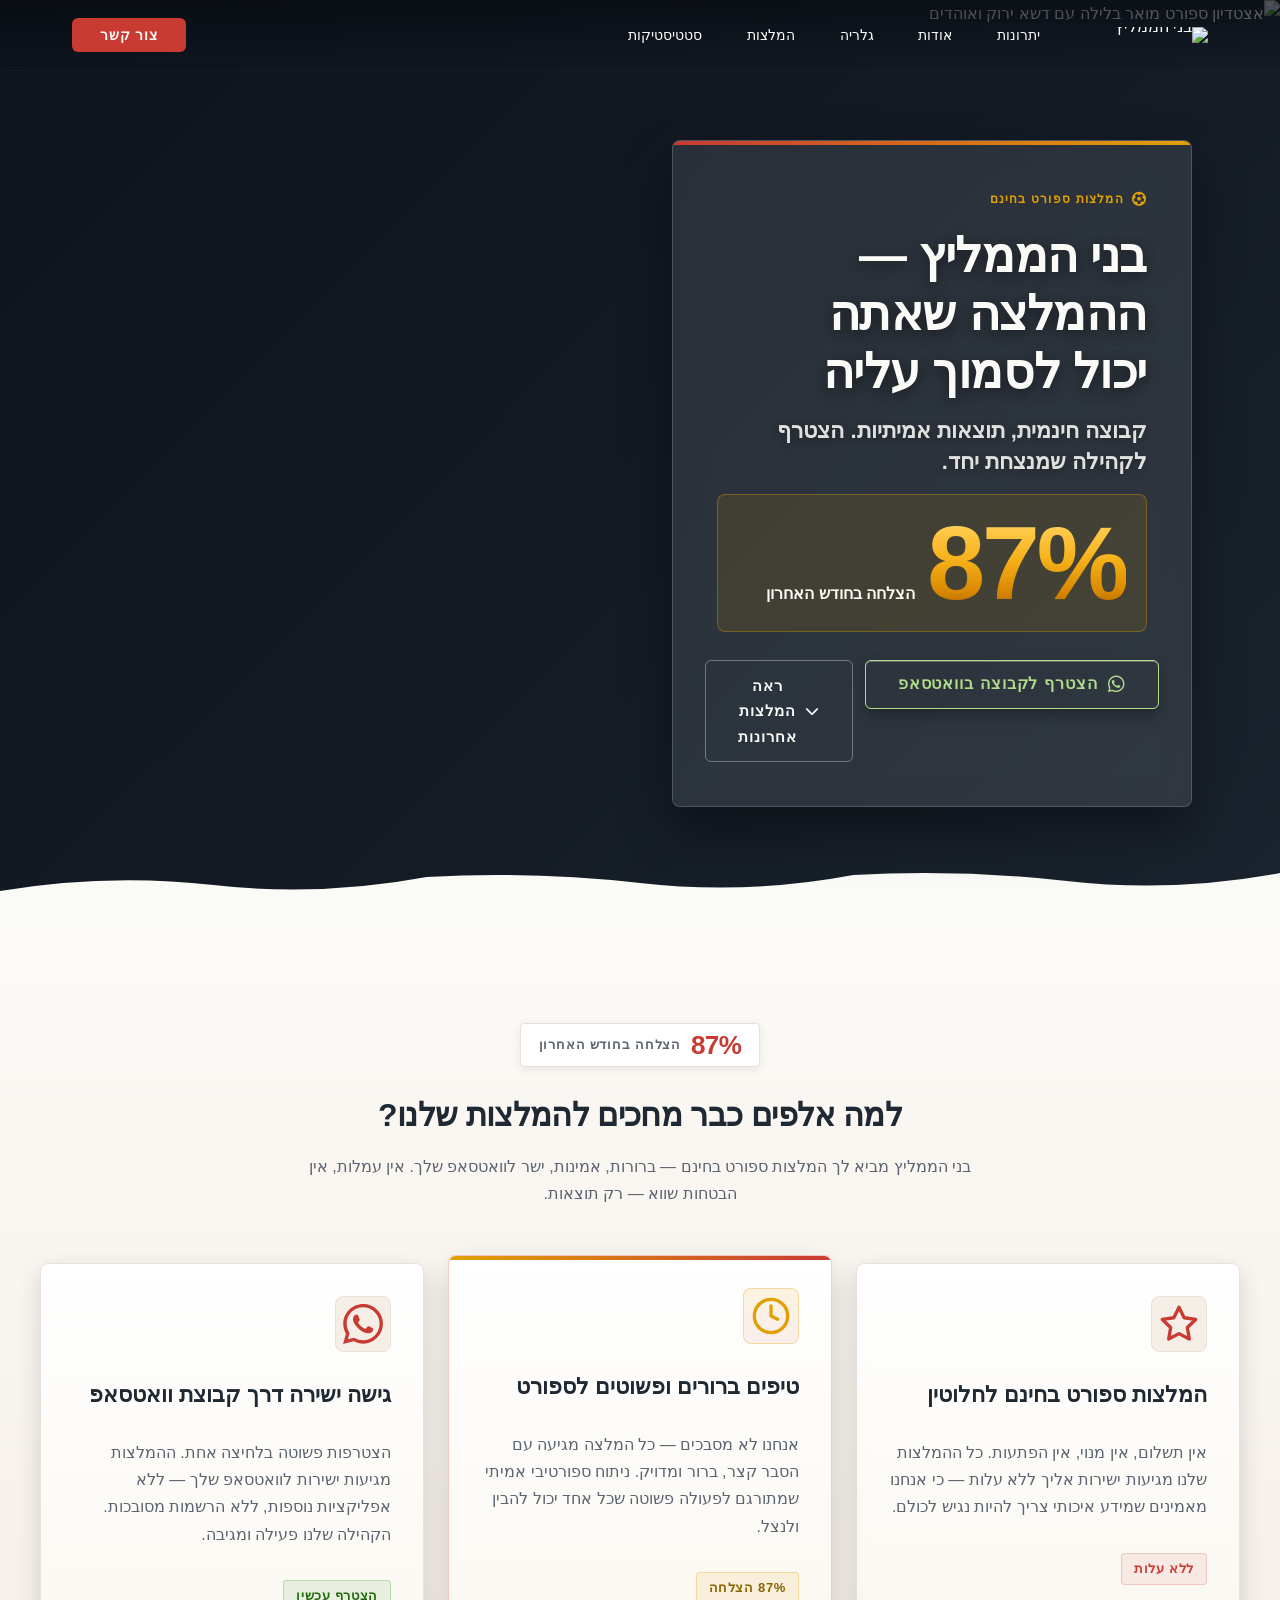
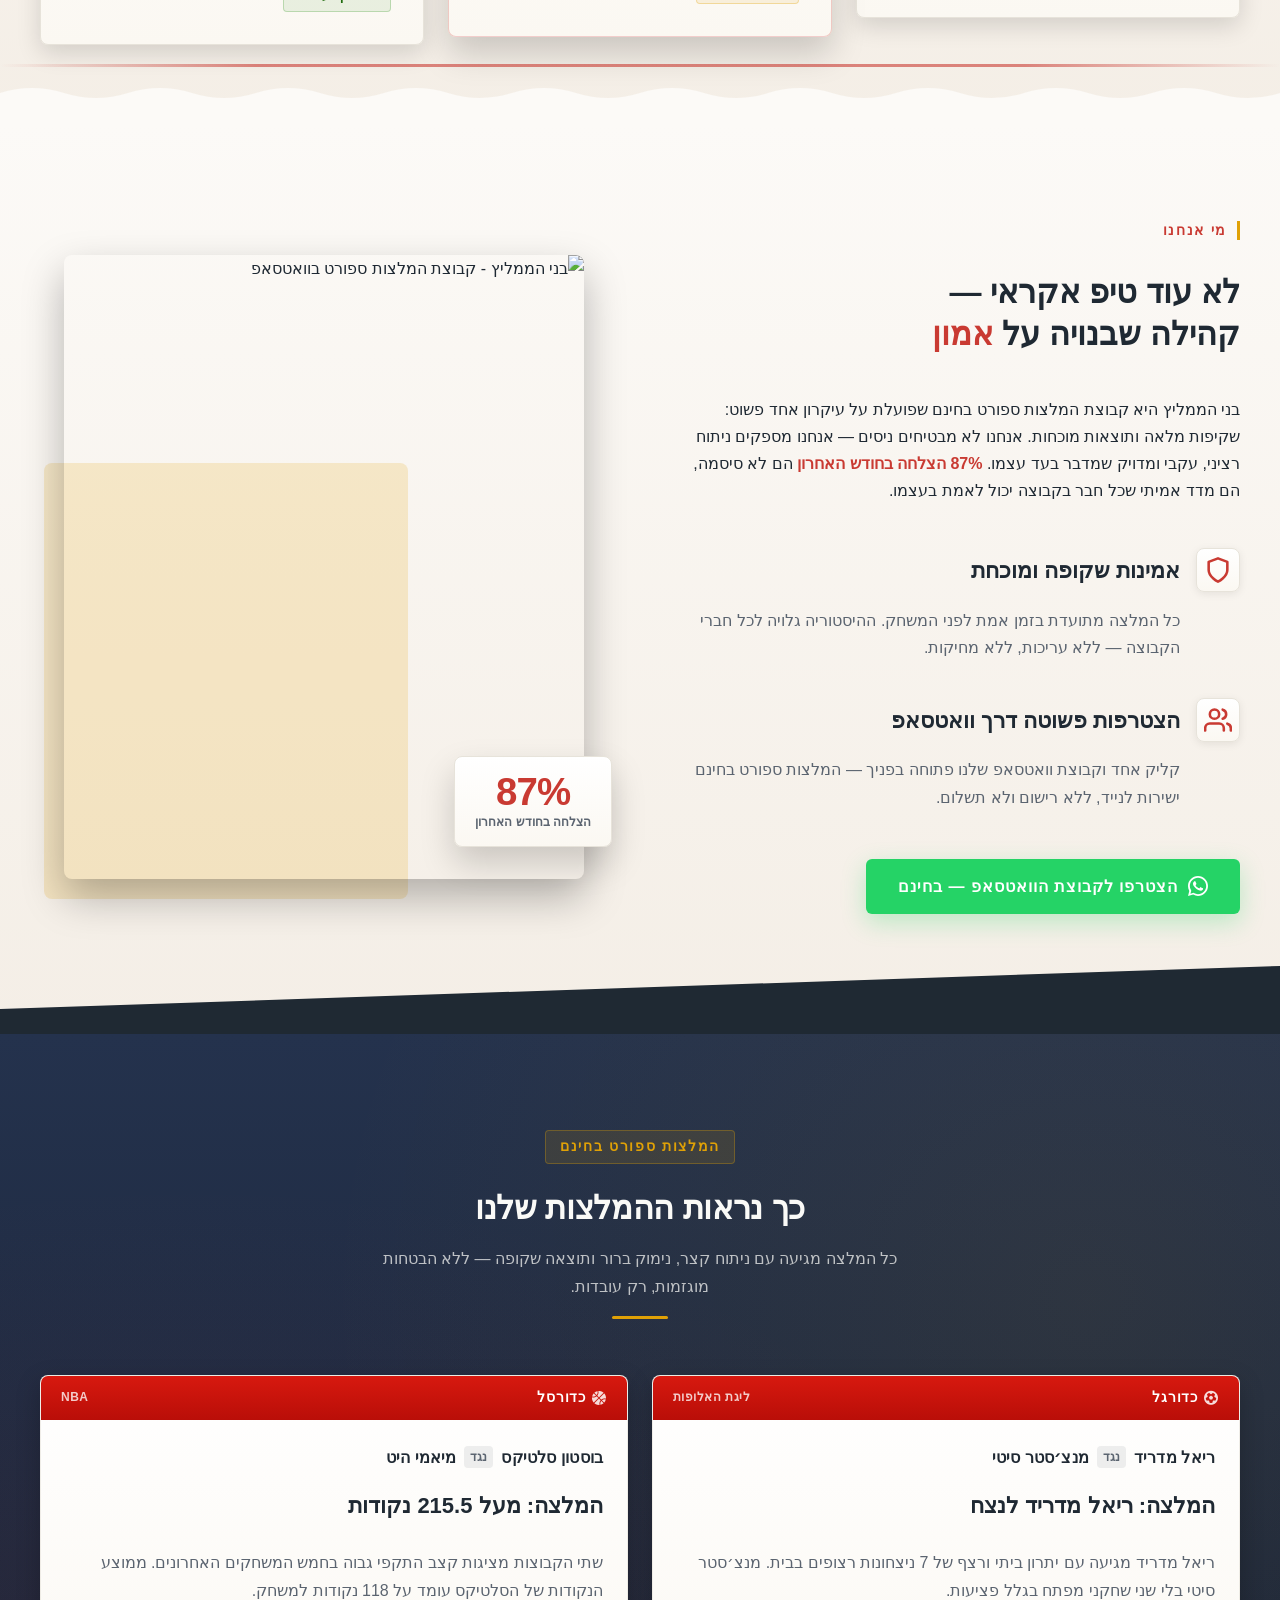
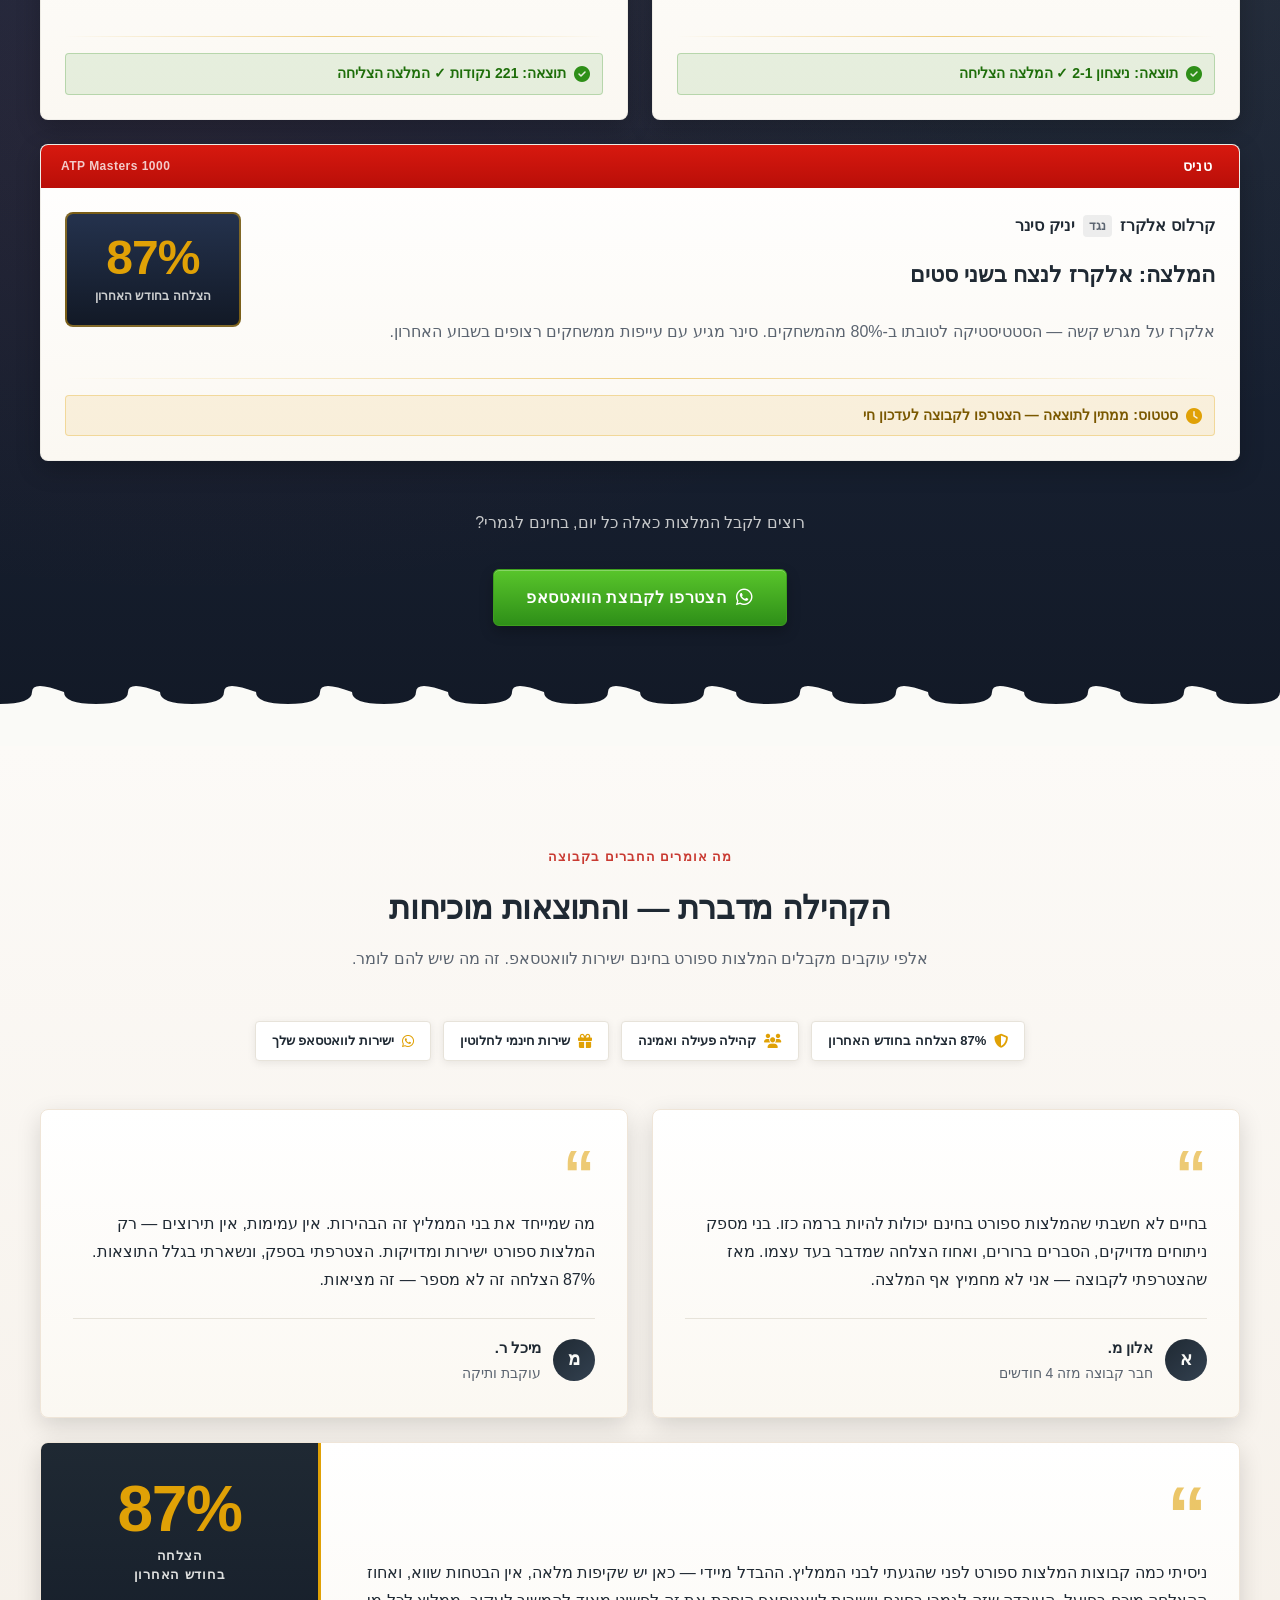
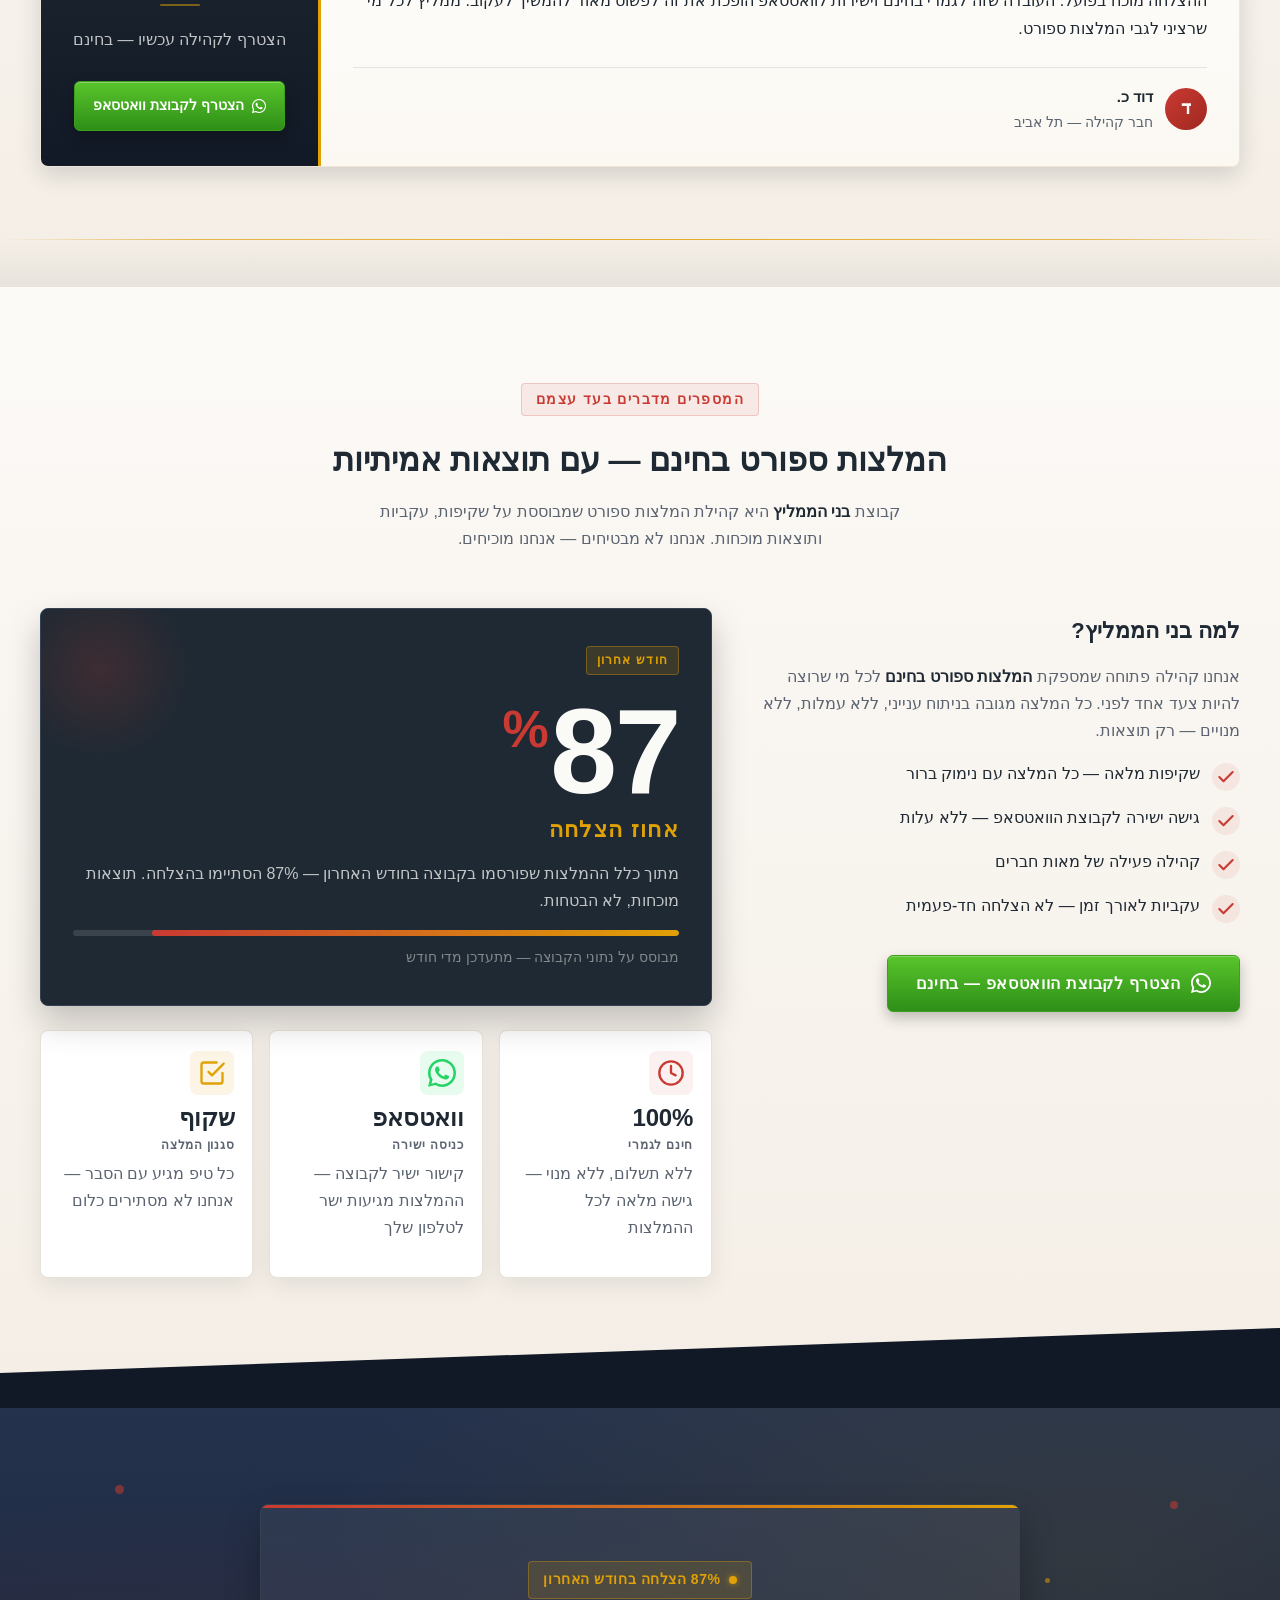
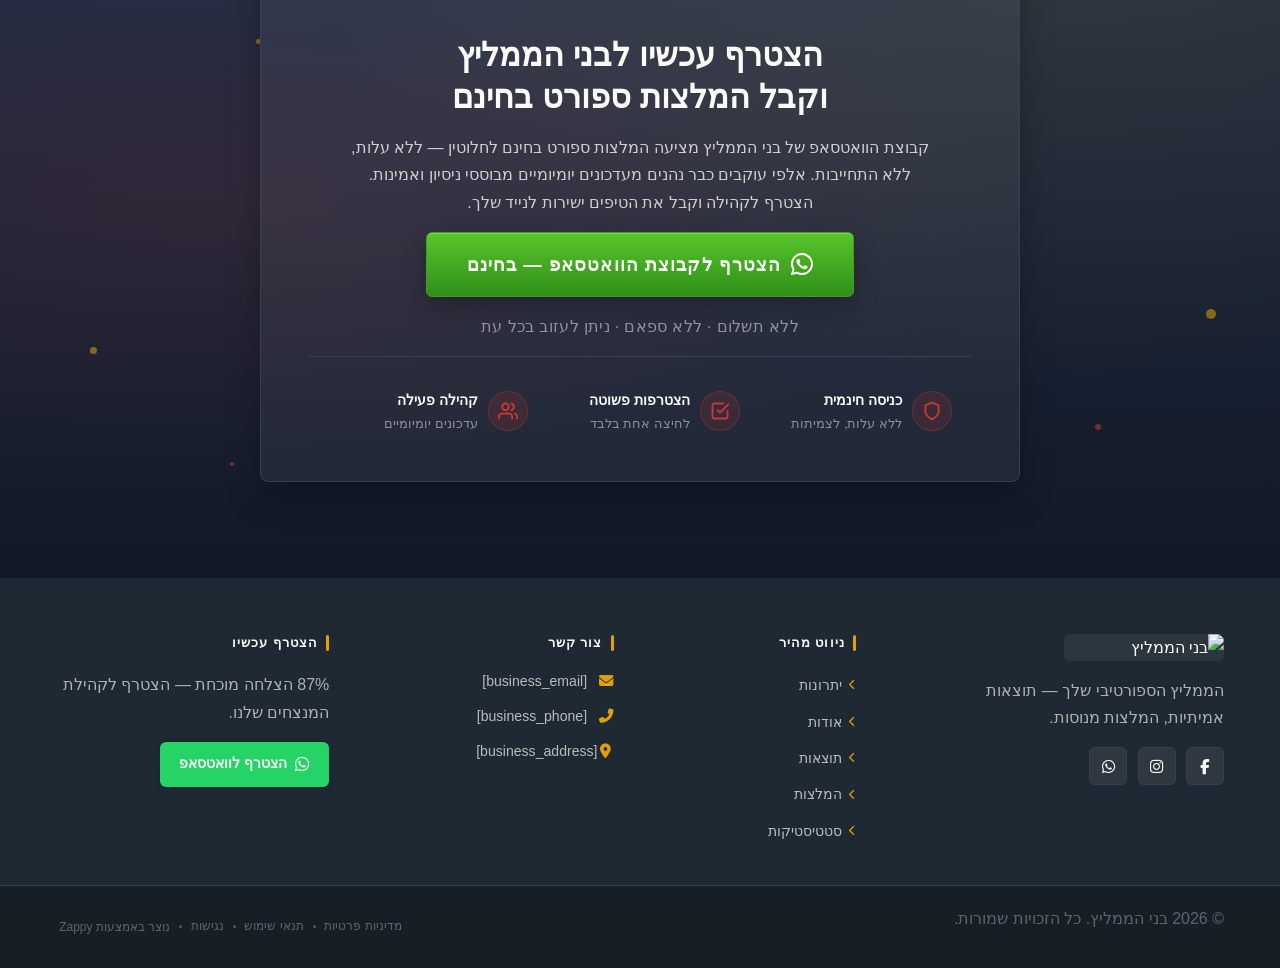
==== index.html @ daef1b55 "Background sync: Progressive GitHub Sync" ====
<!DOCTYPE html>
<html lang="he" dir="rtl">
<head>
    <meta charset="UTF-8">
    <meta name="viewport" content="width=device-width, initial-scale=1.0">
    <meta name="robots" content="index, follow">
    <title>המלצות ספורט בחינם — בני הממליץ</title>
    <meta name="description" content="A free sports recommendations group called &#39;Beni HaMemalitz&#39; (Beni the Recommender), boasting an impressive 87% success rate in the last month. The brand is bui">
    <meta name="keywords" content="המלצות ספורט בחינם, קבוצת וואטסאפ המלצות ספורט, טיפים לספורט ישראל, המלצות ספורט">
    
    <!-- Favicons -->
    <link rel="icon" type="image/x-icon" href="/assets/favicon.ico">
    <link rel="icon" type="image/png" sizes="16x16" href="/assets/favicon-16x16.png">
    <link rel="icon" type="image/png" sizes="32x32" href="/assets/favicon-32x32.png">
    <link rel="icon" type="image/png" sizes="48x48" href="/assets/favicon-48x48.png">
    <link rel="icon" type="image/png" sizes="192x192" href="/assets/favicon-192x192.png">
    <link rel="icon" type="image/png" sizes="512x512" href="/assets/favicon-512x512.png">
    <link rel="apple-touch-icon" href="/assets/apple-touch-icon.png">
    <!-- Zappy Analytics -->
<script>
(function() {
  'use strict';
  
  // Configuration
  var config = {
    websiteId: 'ee9b711c-0c87-40ab-a0d4-803b7d81952b',
    apiUrl: 'https://api.zappy5.com/api/analytics/track',
    sessionDuration: 30 * 60 * 1000, // 30 minutes
    visitorDuration: 30 * 24 * 60 * 60 * 1000, // 30 days
    trackPageViews: true,
    trackClicks: true,
    trackFormSubmissions: true
  };
  
  // Generate or retrieve persistent visitor ID (30 days)
  function getVisitorId() {
    var visitorKey = 'zappy_visitor_' + config.websiteId;
    var visitor = null;
    
    try {
      visitor = localStorage.getItem(visitorKey);
      if (visitor) {
        var visitorData = JSON.parse(visitor);
        var now = Date.now();
        
        // Check if visitor ID is still valid (30 days)
        if (now - visitorData.created < config.visitorDuration) {
          // Update last seen timestamp
          visitorData.lastSeen = now;
          localStorage.setItem(visitorKey, JSON.stringify(visitorData));
          return visitorData.id;
        }
      }
    } catch (e) {
      console.warn('Zappy Analytics: LocalStorage not available');
    }
    
    // Generate new visitor ID
    var newVisitorId = 'zv_' + Date.now() + '_' + Math.random().toString(36).substr(2, 9);
    
    try {
      localStorage.setItem(visitorKey, JSON.stringify({
        id: newVisitorId,
        created: Date.now(),
        lastSeen: Date.now()
      }));
    } catch (e) {
      // Continue without local storage
    }
    
    return newVisitorId;
  }
  
  // Generate or retrieve session ID (30 minutes)
  function getSessionId() {
    var sessionKey = 'zappy_session_' + config.websiteId;
    var session = null;
    
    try {
      session = sessionStorage.getItem(sessionKey);
      if (session) {
        var sessionData = JSON.parse(session);
        var now = Date.now();
        
        // Check if session is still valid
        if (now - sessionData.timestamp < config.sessionDuration) {
          // Update timestamp
          sessionData.timestamp = now;
          sessionStorage.setItem(sessionKey, JSON.stringify(sessionData));
          return sessionData.id;
        }
      }
    } catch (e) {
      console.warn('Zappy Analytics: SessionStorage not available');
    }
    
    // Generate new session ID
    var newSessionId = 'zs_' + Date.now() + '_' + Math.random().toString(36).substr(2, 9);
    
    try {
      sessionStorage.setItem(sessionKey, JSON.stringify({
        id: newSessionId,
        timestamp: Date.now()
      }));
    } catch (e) {
      // Continue without session storage
    }
    
    return newSessionId;
  }
  
  var visitorId = getVisitorId();
  var sessionId = getSessionId();
  
  // Track an event
  function trackEvent(eventType, data) {
    data = data || {};
    
    var eventData = {
      website_id: config.websiteId,
      event_type: eventType,
      page_path: window.location.pathname,
      referrer: document.referrer || 'direct',
      visitor_id: visitorId,
      session_id: sessionId,
      metadata: data
    };
    
    // Use sendBeacon if available (better for page unload events)
    if (navigator.sendBeacon) {
      var blob = new Blob([JSON.stringify(eventData)], { type: 'application/json' });
      navigator.sendBeacon(config.apiUrl, blob);
    } else {
      // Fallback to fetch
      fetch(config.apiUrl, {
        method: 'POST',
        headers: {
          'Content-Type': 'application/json'
        },
        body: JSON.stringify(eventData),
        keepalive: true
      }).catch(function(error) {
        console.warn('Zappy Analytics: Failed to track event', error);
      });
    }
  }
  
  // Track page view
  if (config.trackPageViews) {
    trackEvent('pageview', {
      title: document.title,
      url: window.location.href
    });
  }
  
  // Track clicks on important elements
  if (config.trackClicks) {
    document.addEventListener('click', function(e) {
      var target = e.target;
      
      // Track button clicks (counted as actions)
      if (target.tagName === 'BUTTON' || target.closest('button')) {
        var button = target.tagName === 'BUTTON' ? target : target.closest('button');
        trackEvent('click', {
          element: 'button',
          text: button.textContent.trim().substring(0, 100),
          id: button.id || null,
          class: button.className || null
        });
      }
      
      // Track link clicks (navigation - not counted as actions)
      else if (target.tagName === 'A' || target.closest('a')) {
        var link = target.tagName === 'A' ? target : target.closest('a');
        trackEvent('navigation', {
          element: 'link',
          text: link.textContent.trim().substring(0, 100),
          href: link.href,
          external: link.hostname !== window.location.hostname
        });
      }
    }, true);
  }
  
  // Track form submissions
  if (config.trackFormSubmissions) {
    document.addEventListener('submit', function(e) {
      var form = e.target;
      
      trackEvent('form_submit', {
        form_id: form.id || null,
        form_name: form.name || null,
        form_action: form.action || null,
        form_method: form.method || 'GET'
      });
    }, true);
  }
  
  // Track time on page (send on page unload)
  var pageLoadTime = Date.now();
  
  window.addEventListener('beforeunload', function() {
    var timeOnPage = Math.floor((Date.now() - pageLoadTime) / 1000); // in seconds
    
    trackEvent('page_unload', {
      time_on_page: timeOnPage,
      page_path: window.location.pathname
    });
  });
  
  // Expose tracking function globally for custom events
  window.zappyAnalytics = {
    track: trackEvent,
    getVisitorId: function() { return visitorId; },
    getSessionId: function() { return sessionId; }
  };
  
})();
</script>
<!-- End Zappy Analytics -->
    <meta property="og:title" content="המלצות ספורט בחינם — בני הממליץ">
  <meta property="og:description" content="A free sports recommendations group called 'Beni HaMemalitz' (Beni the Recommender), boasting an impressive 87% success rate in the last month. The brand is bui">
  <meta property="og:type" content="website">
  <meta property="og:locale" content="he_IL">
  
  <meta name="twitter:card" content="summary_large_image">
  <meta name="twitter:title" content="המלצות ספורט בחינם — בני הממליץ">
  <meta name="twitter:description" content="A free sports recommendations group called 'Beni HaMemalitz' (Beni the Recommender), boasting an impressive 87% success rate in the last month. The brand is bui">
  
  <link rel="stylesheet" href="https://cdnjs.cloudflare.com/ajax/libs/font-awesome/6.4.0/css/all.min.css">

    <!-- Favicons -->
    <link rel="icon" type="image/x-icon" href="/assets/favicon.ico">
    <link rel="icon" type="image/png" sizes="16x16" href="/assets/favicon-16x16.png">
    <link rel="icon" type="image/png" sizes="32x32" href="/assets/favicon-32x32.png">
    <link rel="icon" type="image/png" sizes="48x48" href="/assets/favicon-48x48.png">
    <link rel="icon" type="image/png" sizes="192x192" href="/assets/favicon-192x192.png">
    <link rel="icon" type="image/png" sizes="512x512" href="/assets/favicon-512x512.png">
    <link rel="apple-touch-icon" href="/assets/apple-touch-icon.png">
    <!-- Cookie Consent -->
    <link rel="stylesheet" href="https://cdn.jsdelivr.net/npm/vanilla-cookieconsent@3/dist/cookieconsent.css">
    <script src="https://cdn.jsdelivr.net/npm/vanilla-cookieconsent@3/dist/cookieconsent.umd.js"></script>
    <!-- Mickidum Accessibility Toolbar -->
    <script src="https://cdn.jsdelivr.net/gh/mickidum/acc_toolbar/acctoolbar/acctoolbar.min.js"></script>
    <link rel="stylesheet" href="/styles.css">

    <style id="zappy-dropdown-submenu-styles">
      /* ========== DESKTOP DROPDOWN SUBMENU STYLES ========== */
      /* Base styles for dropdown submenus - parent must be positioned */
      .nav-menu li:has(.sub-menu), nav li:has(.sub-menu), .navbar li:has(.sub-menu), #navMenu li:has(.sub-menu) { position: relative; }
      /* Submenu base - hidden by default */
      .nav-menu .sub-menu, nav .sub-menu, .navbar .sub-menu, #navMenu .sub-menu { display: block !important; position: absolute !important; top: 100%; left: 0; min-width: 220px; background: white; border-radius: 8px; box-shadow: 0 8px 25px rgba(0,0,0,0.15); padding: 8px 0; opacity: 0; visibility: hidden; transform: translateY(10px); transition: all 0.3s ease; z-index: 1000; list-style: none; pointer-events: none; }
      /* CRITICAL: Desktop hover styles to show dropdown */
      .nav-menu li:hover > .sub-menu, nav li:hover > .sub-menu, .navbar li:hover > .sub-menu, #navMenu li:hover > .sub-menu { opacity: 1 !important; visibility: visible !important; transform: translateY(0) !important; pointer-events: auto !important; }
      /* Submenu item styling */
      .sub-menu li { list-style: none; margin: 0; padding: 0; }
      .sub-menu a { display: block !important; padding: 10px 16px !important; color: var(--text-dark, #333) !important; font-weight: 500; text-decoration: none; white-space: nowrap; transition: background-color 0.2s; }
      .sub-menu a:hover { background-color: #f5f5f5; }
      /* RTL (Hebrew/Arabic) dropdown positioning */
      [dir="rtl"] .nav-menu .sub-menu, [dir="rtl"] nav .sub-menu, [dir="rtl"] .navbar .sub-menu, html[lang="he"] .nav-menu .sub-menu, html[lang="he"] nav .sub-menu, html[lang="he"] .navbar .sub-menu, html[lang="ar"] .nav-menu .sub-menu, html[lang="ar"] nav .sub-menu, html[lang="ar"] .navbar .sub-menu { left: auto !important; right: 0 !important; }
      /* Hide empty dropdown menus */
      .sub-menu:empty, .sub-menu:not(:has(li:not(.zappy-hidden-menu-item))), .sub-menu:not(:has(li)) { display: none !important; opacity: 0 !important; visibility: hidden !important; pointer-events: none !important; }
      /* Desktop: show submenu on Menu Group hover */
      li:has(.menu-group-title):hover > .sub-menu { opacity: 1 !important; visibility: visible !important; transform: translateY(0) !important; pointer-events: auto !important; }
      /* Menu Group title styling */
      .nav-menu > li > .menu-group-title, #navMenu > li > .menu-group-title { display: inline-block; padding: 0.5rem 1rem; cursor: default; user-select: none; }
      
      /* ========== MOBILE SUBMENU STYLES ========== */
      @media (max-width: 768px) {
        .nav-menu .sub-menu, nav .sub-menu, .navbar .sub-menu, #navMenu .sub-menu { position: static !important; transform: none !important; box-shadow: none !important; background: transparent !important; max-height: 0; overflow: hidden; opacity: 0; visibility: hidden; transition: max-height 0.3s ease, opacity 0.3s ease; padding: 0 !important; border-radius: 0 !important; }
        .sub-menu.mobile-expanded { max-height: 500px !important; opacity: 1 !important; visibility: visible !important; padding: 8px 0 8px 16px !important; }
        [dir="rtl"] .sub-menu.mobile-expanded, html[lang="he"] .sub-menu.mobile-expanded { padding: 8px 16px 8px 0 !important; }
        /* Disable hover behavior on mobile */
        .nav-menu li:hover > .sub-menu, nav li:hover > .sub-menu, .navbar li:hover > .sub-menu, #navMenu li:hover > .sub-menu { opacity: 0; visibility: hidden; pointer-events: none; }
        .nav-menu li > .sub-menu.mobile-expanded, nav li > .sub-menu.mobile-expanded, .navbar li > .sub-menu.mobile-expanded, #navMenu li > .sub-menu.mobile-expanded { opacity: 1 !important; visibility: visible !important; pointer-events: auto !important; }
        .nav-menu li:has(.sub-menu), nav li:has(.sub-menu), .navbar li:has(.sub-menu), #navMenu li:has(.sub-menu) { display: flex !important; flex-wrap: wrap !important; align-items: center !important; position: relative !important; min-height: 44px !important; }
        .nav-menu li:has(.sub-menu) > a, nav li:has(.sub-menu) > a, .navbar li:has(.sub-menu) > a, #navMenu li:has(.sub-menu) > a { flex: 1 !important; min-width: 0 !important; }
        .nav-menu li:has(.sub-menu) > .menu-group-title, nav li:has(.sub-menu) > .menu-group-title, .navbar li:has(.sub-menu) > .menu-group-title, #navMenu li:has(.sub-menu) > .menu-group-title { flex: 1 !important; min-width: 0 !important; padding: 0 !important; line-height: inherit !important; }
        .nav-menu li:has(.sub-menu) > .sub-menu, nav li:has(.sub-menu) > .sub-menu, .navbar li:has(.sub-menu) > .sub-menu, #navMenu li:has(.sub-menu) > .sub-menu { flex-basis: 100% !important; width: 100% !important; }
        .nav-menu li:has(.sub-menu) > a [class*="chevron"], .nav-menu li:has(.sub-menu) > a [class*="arrow"], .nav-menu li:has(.sub-menu) > a .fa-chevron-down, .nav-menu li:has(.sub-menu) > a .fa-angle-down, nav li:has(.sub-menu) > a [class*="chevron"], nav li:has(.sub-menu) > a [class*="arrow"], #navMenu li:has(.sub-menu) > a [class*="chevron"], #navMenu li:has(.sub-menu) > a [class*="arrow"] { display: none !important; visibility: hidden !important; }
        .mobile-submenu-toggle { display: flex !important; align-items: center !important; justify-content: center !important; width: 44px !important; height: auto !important; background: transparent !important; border: none !important; cursor: pointer !important; color: var(--text-dark) !important; position: static !important; flex-shrink: 0 !important; align-self: stretch !important; z-index: 2 !important; padding: 0 !important; margin: 0 !important; }
        .mobile-submenu-toggle::after { content: '' !important; width: 0 !important; height: 0 !important; border-left: 6px solid transparent !important; border-right: 6px solid transparent !important; border-top: 7px solid currentColor !important; transition: transform 0.3s ease !important; }
        .mobile-submenu-toggle.expanded::after { transform: rotate(180deg) !important; }
        .sub-menu a { padding: 10px 0 !important; display: block !important; color: var(--text-dark) !important; }
        .navbar .sub-menu li a, nav.navbar .sub-menu li a, .zappy-products-dropdown .sub-menu a { color: var(--text-dark) !important; }
      }
      @media (min-width: 769px) { .mobile-submenu-toggle { display: none !important; } }
    </style>

    <style id="mobile-lang-menu-deployed-css">
    @media (max-width: 768px) {
      .lang-switcher,
      .nav-cta-container .lang-switcher,
      .nav-container .lang-switcher,
      .navbar .lang-switcher,
      .navbar .nav-cta-container .lang-switcher,
      .nav-icons-left .lang-switcher,
      .nav-ecommerce-icons .lang-switcher { display: none !important; }
      .mobile-lang-menu { width: 100%; border-top: 1px solid rgba(128,128,128,0.2); padding: 8px 0 0 0; margin-top: 8px; }
      .mobile-lang-toggle { display: flex !important; align-items: center; justify-content: space-between; width: 100%; padding: 12px 16px; background: none; border: none; cursor: pointer; font-size: 15px; color: inherit; font-family: inherit; }
      .mobile-lang-toggle::after { content: ''; display: inline-block; width: 8px; height: 8px; border-right: 2px solid currentColor; border-bottom: 2px solid currentColor; transform: rotate(45deg); transition: transform 0.3s ease; margin-left: 8px; }
      .mobile-lang-toggle.expanded::after { transform: rotate(-135deg); }
      .mobile-lang-options { max-height: 0; overflow: hidden; transition: max-height 0.3s ease; }
      .mobile-lang-options.expanded { max-height: 300px; }
      .mobile-lang-option { display: flex !important; align-items: center; gap: 10px; padding: 10px 24px; text-decoration: none; color: inherit; font-size: 14px; font-family: inherit; }
      .mobile-lang-option:hover { background: rgba(128,128,128,0.1); }
      .mobile-lang-option.active { font-weight: 600; opacity: 0.7; pointer-events: none; }
      .mobile-lang-option img { width: 20px; height: 20px; border-radius: 50%; }
    }
    @media (min-width: 769px) {
      .mobile-lang-menu { display: none !important; }
    }
    </style>

    <style id="zappy-widget-visibility">
      #mic-access-tool-general-button, .mic-access-tool-general-button,
      #mic-init-access-tool .mic-access-tool-general-button, #mic-init-access-tool #mic-access-tool-general-button,
      ._access-icon, #mic-access-tool-box, .mic-access-tool-box,
      #mic-init-access-tool #mic-access-tool-box, div[id*="mic-access-tool-box"], ._access-menu {
        display: none !important; visibility: hidden !important; opacity: 0 !important; pointer-events: none !important;
      }
    </style>
</head>
<body>

  <nav class="navbar" dir="rtl">
  <button class="mobile-toggle" id="mobileToggle" aria-label="Menu">
    <svg class="hamburger-icon" width="24" height="24" viewBox="0 0 24 24" fill="none">
      <path d="M3 12h18M3 6h18M3 18h18" stroke="currentColor" stroke-width="2" stroke-linecap="round"></path>
    </svg>
    <svg class="close-icon" width="24" height="24" viewBox="0 0 24 24" fill="none" style="display: none;">
      <path d="M18 6L6 18M6 6l12 12" stroke="currentColor" stroke-width="2" stroke-linecap="round"></path>
    </svg>
  </button>

  <button class="phone-header-btn" data-phone="[business_phone]" aria-label="Call">
    <svg width="20" height="20" viewBox="0 0 24 24" fill="currentColor">
      <path d="M22 16.92v3a2 2 0 0 1-2.18 2 19.79 19.79 0 0 1-8.63-3.07 19.5 19.5 0 0 1-6-6 19.79 19.79 0 0 1-3.07-8.67A2 2 0 0 1 4.11 2h3a2 2 0 0 1 2 1.72 12.84 12.84 0 0 0 .7 2.81 2 2 0 0 1-.45 2.11L8.09 9.91a16 16 0 0 0 6 6l1.27-1.27a2 2 0 0 1 2.11-.45 12.84 12.84 0 0 0 2.81.7A2 2 0 0 1 22 16.92z"></path>
    </svg>
  </button>

  <div class="nav-container">
    <div class="nav-right-group"><div class="nav-brand">
      <a href="/" class="logo-link">
        <img src="/assets/business-logo.webp" alt="בני הממליץ" class="logo">
      </a>
    </div><ul class="nav-menu" id="navMenu"><li><a href="#features">יתרונות</a></li><li><a href="#about">אודות</a></li><li><a href="#showcase">גלריה</a></li><li><a href="#testimonials">המלצות</a></li><li><a href="#stats">סטטיסטיקות</a></li></ul></div>

    

    <div class="nav-cta-container">
      <a href="#cta" class="nav-cta-btn">צור קשר</a>
    </div>
  </div>
</nav>
<script>

// Navbar Mobile Menu Toggle and Contrast Fix
(function() {
  // Use 'load' event instead of 'DOMContentLoaded' to ensure we run AFTER all other scripts
  window.addEventListener('load', function() {
    
    // FIX MOBILE BUTTON CONTRAST
    // Detect navbar background color and apply contrasting color to mobile buttons
    const navbar = document.querySelector('.navbar, nav, header');
    if (!navbar) {
      console.log('[Navbar] Navbar element not found');
      return;
    }
    
    // DECLARE VARIABLES EARLY to avoid Temporal Dead Zone errors
    // These are used in multiple places below
    let mobileToggle = document.getElementById('mobileToggle') ||
                       document.querySelector('.mobile-toggle') ||
                       document.querySelector('.hamburger') ||
                       document.querySelector('.hamburger-menu') ||
                       document.querySelector('.menu-toggle') ||
                       document.querySelector('.burger-menu') ||
                       document.querySelector('[aria-label="Menu"]') ||
                       document.querySelector('[aria-label="תפריט"]');
    
    const phoneBtn = document.querySelector('.phone-header-btn');
    
    const computedStyle = window.getComputedStyle(navbar);
    let bgColor = computedStyle.backgroundColor;
    
    console.log('[Navbar] Initial navbar background:', bgColor);
    
    // Check if background is transparent or rgba with 0 alpha
    const isTransparent = bgColor === 'transparent' || 
                         bgColor === 'rgba(0, 0, 0, 0)' ||
                         (bgColor.startsWith('rgba') && bgColor.includes(', 0)'));
    
    if (isTransparent) {
      // Check for background-image or gradient
      const bgImage = computedStyle.backgroundImage;
      if (bgImage && bgImage !== 'none') {
        console.log('[Navbar] Navbar has background image/gradient, using dark text');
        bgColor = 'rgb(240, 240, 240)'; // Assume light background
      } else {
        // Transparent navbar - check body background
        const bodyBg = window.getComputedStyle(document.body).backgroundColor;
        console.log('[Navbar] Navbar transparent, using body background:', bodyBg);
        bgColor = bodyBg;
      }
    }
    
    // Calculate luminance to determine if background is light or dark
    const rgb = bgColor.match(/\d+/g);
    if (rgb && rgb.length >= 3) {
      const r = parseInt(rgb[0]);
      const g = parseInt(rgb[1]);
      const b = parseInt(rgb[2]);
      const luminance = (0.299 * r + 0.587 * g + 0.114 * b) / 255;
      
      // Mobile button colors are set by Claude's AI-generated CSS (same as .nav-menu a)
      // No dynamic color overrides needed - colors come from the generated navbar CSS
      console.log('[Navbar] Mobile button colors preserved from Claude CSS (luminance:', luminance.toFixed(2) + ')');
      
      // FIX ICON SIZES - Ensure SVGs are properly sized and visible
      // INJECT CRITICAL CSS TO OVERRIDE ANY CONFLICTING RULES
      const criticalCSS = document.createElement('style');
      criticalCSS.id = 'zappy-mobile-nav-fix';
      const htmlLang = document.documentElement.lang || 'en';
      const htmlDir = document.documentElement.dir || 'ltr';
      // Check both dir attribute AND lang for RTL detection
      // dir="rtl" is the most reliable indicator
      const isRTL = htmlDir === 'rtl' || htmlLang === 'he' || htmlLang === 'ar';
      
      criticalCSS.textContent = `
        /* Hide mobile buttons on desktop, show only on mobile */
        @media (min-width: 769px) {
          .mobile-toggle,
          .phone-header-btn {
            display: none !important;
          }
        }
        
        /* Show and position mobile buttons correctly on mobile */
        @media (max-width: 768px) {
          .mobile-toggle,
          .phone-header-btn {
            position: absolute !important;
            top: 50% !important;
            transform: translateY(-50%) !important;
            z-index: 1001 !important;
            display: flex !important;
            align-items: center !important;
            justify-content: center !important;
            width: 36px !important;
            height: 36px !important;
            border-radius: 50% !important;
            border: none !important;
            cursor: pointer !important;
            padding: 6px !important;
            background: none !important;
            color: var(--nav-text, var(--text-dark)) !important;
          }
          
          /* LTR positioning (default): hamburger LEFT, phone RIGHT */
          html:not([dir="rtl"]):not([lang="he"]):not([lang="ar"]) .mobile-toggle,
          html[dir="ltr"] .mobile-toggle {
            left: 12px !important;
            right: auto !important;
          }
          html:not([dir="rtl"]):not([lang="he"]):not([lang="ar"]) .phone-header-btn,
          html[dir="ltr"] .phone-header-btn {
            right: 12px !important;
            left: auto !important;
          }
          
          /* RTL positioning: hamburger RIGHT, phone LEFT */
          html[dir="rtl"] .mobile-toggle,
          html[lang="he"] .mobile-toggle,
          html[lang="ar"] .mobile-toggle {
            right: 12px !important;
            left: auto !important;
          }
          html[dir="rtl"] .phone-header-btn,
          html[lang="he"] .phone-header-btn,
          html[lang="ar"] .phone-header-btn {
            left: 12px !important;
            right: auto !important;
          }
          
          /* CRITICAL: Ensure nav-container has min-height on mobile */
          /* All children are positioned absolutely/fixed on mobile, so height:auto collapses to 0 */
          .nav-container {
            min-height: 70px !important;
            position: relative !important;
          }
          
          /* Ensure SVG icons are properly sized and inherit color */
          .mobile-toggle svg,
          .phone-header-btn svg {
            width: 24px !important;
            height: 24px !important;
            /* Don't force display - let JavaScript control hamburger/close toggle */
          }
          
          /* Reset nav-cta-container on mobile - remove desktop box-shadow/padding */
          /* that creates a visible ghost box when CTA button is hidden */
          .nav-cta-container {
            box-shadow: none !important;
            padding: 0 !important;
          }
          
          /* Hide nav-cta-container entirely on mobile when there's no lang-switcher */
          /* (only the CTA button is inside, and it's hidden on mobile) */
          .nav-cta-container:not(:has(.lang-switcher)) {
            display: none !important;
          }
          
          /* CRITICAL: Prevent hero image fade gradient from bleeding over headline text */
          /* The .image-fade-gradient has bottom: -30px (extends below parent) */
          /* On mobile stacked layout, this overlaps the h1 text below the image */
          .hero-image-column {
            overflow: hidden !important;
          }
          .image-fade-gradient {
            bottom: 0 !important;
          }
          
          /* Hide desktop language switcher on mobile - hamburger menu handles it */
          /* High specificity to override stored CSS */
          .lang-switcher,
          .nav-cta-container .lang-switcher,
          .nav-container .lang-switcher,
          .navbar .lang-switcher,
          .navbar .nav-cta-container .lang-switcher {
            display: none !important;
          }
        }
      `;
      
      // Remove existing fix if present and inject new one
      const existing = document.getElementById('zappy-mobile-nav-fix');
      if (existing) existing.remove();
      document.head.appendChild(criticalCSS);
      
      console.log('[Navbar] Critical CSS injected for mobile nav positioning');
      
      // ONLY apply inline positioning styles on mobile viewport
      // On desktop, the CSS handles hiding these buttons with display: none
      // Inline styles were breaking desktop layout by overriding CSS
      const isMobileViewport = window.innerWidth <= 768;
      
      if (mobileToggle) {
        // Icon sizing applies to all viewports for consistency
        const hamburgerIcon = mobileToggle.querySelector('.hamburger-icon');
        const closeIcon = mobileToggle.querySelector('.close-icon');
        
        if (hamburgerIcon) {
          hamburgerIcon.style.setProperty('width', '24px', 'important');
          hamburgerIcon.style.setProperty('height', '24px', 'important');
          hamburgerIcon.style.setProperty('display', 'block', 'important'); // Show hamburger by default
        }
        if (closeIcon) {
          closeIcon.style.setProperty('width', '24px', 'important');
          closeIcon.style.setProperty('height', '24px', 'important');
          closeIcon.style.setProperty('display', 'none', 'important'); // Hide close icon by default
        }
        
        // ONLY set positioning inline styles on mobile
        if (isMobileViewport) {
          mobileToggle.style.setProperty('position', 'absolute', 'important');
          mobileToggle.style.setProperty('top', '50%', 'important');
          mobileToggle.style.setProperty('transform', 'translateY(-50%)', 'important');
          mobileToggle.style.setProperty('z-index', '1001', 'important');
          
          // Clear any inline left/right so CSS can take over based on html[dir]
          mobileToggle.style.removeProperty('left');
          mobileToggle.style.removeProperty('right');
          
          console.log('[Navbar] Mobile toggle positioning applied (mobile viewport)');
        } else {
          // On desktop, clear any positioning styles to let CSS handle it
          mobileToggle.style.removeProperty('position');
          mobileToggle.style.removeProperty('top');
          mobileToggle.style.removeProperty('transform');
          mobileToggle.style.removeProperty('z-index');
          mobileToggle.style.removeProperty('left');
          mobileToggle.style.removeProperty('right');
          console.log('[Navbar] Desktop viewport - cleared mobile toggle inline positioning');
        }
      }
      
      if (phoneBtn) {
        // Icon sizing applies to all viewports
        const phoneIcon = phoneBtn.querySelector('svg');
        if (phoneIcon) {
          phoneIcon.style.width = '24px';
          phoneIcon.style.height = '24px';
          phoneIcon.setAttribute('width', '24');
          phoneIcon.setAttribute('height', '24');
        }
        
        // ONLY set positioning inline styles on mobile
        if (isMobileViewport) {
          phoneBtn.style.setProperty('position', 'absolute', 'important');
          phoneBtn.style.setProperty('top', '50%', 'important');
          phoneBtn.style.setProperty('transform', 'translateY(-50%)', 'important');
          phoneBtn.style.setProperty('z-index', '1001', 'important');
          
          // Clear any inline left/right so CSS can take over based on html[dir]
          phoneBtn.style.removeProperty('left');
          phoneBtn.style.removeProperty('right');
          
          console.log('[Navbar] Phone button positioning applied (mobile viewport)');
        } else {
          // On desktop, clear any positioning styles to let CSS handle it
          phoneBtn.style.removeProperty('position');
          phoneBtn.style.removeProperty('top');
          phoneBtn.style.removeProperty('transform');
          phoneBtn.style.removeProperty('z-index');
          phoneBtn.style.removeProperty('left');
          phoneBtn.style.removeProperty('right');
          console.log('[Navbar] Desktop viewport - cleared phone button inline positioning');
        }
      }
    } else {
      console.log('[Navbar] Could not parse background color:', bgColor);
    }
    
    // MOBILE MENU TOGGLE
    // Re-query in case DOM changed (mobileToggle already declared at top of function)
    mobileToggle = document.getElementById('mobileToggle') ||
                   document.querySelector('.mobile-toggle') ||
                   document.querySelector('.hamburger') ||
                   document.querySelector('.hamburger-menu') ||
                   document.querySelector('.menu-toggle') ||
                   document.querySelector('.burger-menu') ||
                   document.querySelector('[aria-label="Menu"]') ||
                   document.querySelector('[aria-label="תפריט"]');
    
    // EXPANDED SEARCH: Find nav menu by ID or class
    const navMenu = document.getElementById('navMenu') ||
                  document.querySelector('.nav-menu') ||
                  document.querySelector('.nav-links') ||
                  document.querySelector('nav ul:not(.submenu)');
    
    if (!mobileToggle || !navMenu) {
      console.log('[Navbar] Mobile toggle or menu not found:', { toggle: !!mobileToggle, menu: !!navMenu });
      return;
    }
    
    // Ensure navMenu has ID for CSS targeting
    if (!navMenu.id) {
      navMenu.id = 'navMenu';
    }
    
    console.log('[Navbar] Initializing mobile menu...');
    
    // Remove any existing event listeners by cloning the button
    const newToggle = mobileToggle.cloneNode(true);
    mobileToggle.parentNode.replaceChild(newToggle, mobileToggle);
    
    // Toggle menu on button click - use newToggle now
    newToggle.addEventListener('click', function(e) {
      e.preventDefault();
      e.stopPropagation();
      
      const hamburgerIcon = this.querySelector('.hamburger-icon');
      const closeIcon = this.querySelector('.close-icon');
      const isActive = navMenu.classList.contains('active');
      
      if (isActive) {
        // Close menu
        navMenu.classList.remove('active');
        if (hamburgerIcon) hamburgerIcon.style.setProperty('display', 'block', 'important');
        if (closeIcon) closeIcon.style.setProperty('display', 'none', 'important');
        document.body.style.overflow = '';
        console.log('[Navbar] Menu closed');
      } else {
        // Open menu
        navMenu.classList.add('active');
        if (hamburgerIcon) hamburgerIcon.style.setProperty('display', 'none', 'important');
        if (closeIcon) closeIcon.style.setProperty('display', 'block', 'important');
        document.body.style.overflow = 'hidden';
        console.log('[Navbar] Menu opened');
      }
    });
    
    // Close menu when clicking nav links (but NOT dropdown toggles)
    const navLinks = navMenu.querySelectorAll('a');
    navLinks.forEach(function(link) {
      link.addEventListener('click', function() {
        // Don't close if it's a dropdown child (unless it's a real navigation link)
        if (this.getAttribute('href') === '#') return;
        
        const hamburgerIcon = newToggle.querySelector('.hamburger-icon');
        const closeIcon = newToggle.querySelector('.close-icon');
        
        navMenu.classList.remove('active');
        if (hamburgerIcon) hamburgerIcon.style.setProperty('display', 'block', 'important');
        if (closeIcon) closeIcon.style.setProperty('display', 'none', 'important');
        document.body.style.overflow = '';
        console.log('[Navbar] Menu closed (link clicked)');
      });
    });
    
    // DROPDOWN MENU TOGGLE (for mobile and touch devices)
    var dropdownToggles = navMenu.querySelectorAll('.dropdown-toggle');
    dropdownToggles.forEach(function(toggle) {
      toggle.addEventListener('click', function(e) {
        e.preventDefault();
        e.stopPropagation();
        var parent = this.closest('.nav-dropdown');
        if (!parent) return;
        
        // Close other open dropdowns at the same level
        var siblings = parent.parentNode.querySelectorAll('.nav-dropdown.open');
        siblings.forEach(function(sib) {
          if (sib !== parent) sib.classList.remove('open');
        });
        
        parent.classList.toggle('open');
        console.log('[Navbar] Dropdown toggled:', parent.classList.contains('open') ? 'open' : 'closed');
      });
    });
    
    // Close dropdowns when clicking outside
    document.addEventListener('click', function(e) {
      if (!e.target.closest('.nav-dropdown')) {
        var openDropdowns = document.querySelectorAll('.nav-dropdown.open');
        openDropdowns.forEach(function(dd) { dd.classList.remove('open'); });
      }
    });
    
    console.log('[Navbar] Dropdown handlers initialized for ' + dropdownToggles.length + ' dropdowns');
    
    // Phone button functionality (phoneBtn already declared at top of function)
    if (phoneBtn) {
      phoneBtn.addEventListener('click', function() {
        // Get phone number from placeholder in page or use default
        const phoneLinks = document.querySelectorAll('a[href^="tel:"]');
        const phoneNumber = phoneLinks.length > 0 
          ? phoneLinks[0].getAttribute('href').replace('tel:', '')
          : '[business_phone]';
        
        window.location.href = 'tel:' + phoneNumber;
        console.log('[Navbar] Phone button clicked');
      });
    }
    
    console.log('[Navbar] Mobile menu initialized successfully');
    
    // === WHATSAPP BUTTON VISIBILITY FIX ===
    // Ensure WhatsApp floating button is hidden on desktop and visible on mobile
    // IMPORTANT: Only target the floating button by its class, NOT generic wa.me links
    const handleWhatsAppVisibility = function() {
      const whatsappBtn = document.querySelector('.whatsapp-float');
      if (whatsappBtn) {
        const isDesktop = window.innerWidth >= 769;
        if (isDesktop) {
          whatsappBtn.style.setProperty('display', 'none', 'important');
          whatsappBtn.style.setProperty('visibility', 'hidden', 'important');
          whatsappBtn.style.setProperty('opacity', '0', 'important');
          whatsappBtn.style.setProperty('pointer-events', 'none', 'important');
          console.log('[WhatsApp] Button hidden on desktop');
        } else {
          whatsappBtn.style.removeProperty('display');
          whatsappBtn.style.removeProperty('visibility');
          whatsappBtn.style.removeProperty('opacity');
          whatsappBtn.style.removeProperty('pointer-events');
          console.log('[WhatsApp] Button visible on mobile');
        }
      }
    };
    
    // Run on load
    handleWhatsAppVisibility();
    
    // Run on resize with debouncing
    let resizeTimer;
    window.addEventListener('resize', function() {
      clearTimeout(resizeTimer);
      resizeTimer = setTimeout(handleWhatsAppVisibility, 100);
    });
  });
})();

</script>
  
  <main>
    <section id="hero" class="index-hero-section" data-layout-spec="בית-hero" dir="rtl" data-hero-type="fullscreen-scrim">
  <!-- Background Image Layer -->
  <div class="index-hero-bg">
    <img data-hero-bg="true" data-placeholder="index-hero-image-1" data-context="Dramatic wide-angle stadium at night with bright floodlights illuminating a lush green football pitch, crowd in the background, atmosphere of excitement and anticipation, photorealistic, cinematic sports photography, high contrast lighting, Israeli sports context" width="1200" height="700" src="/assets/site-index-hero-image-1.webp" alt="אצטדיון ספורט מואר בלילה עם דשא ירוק ואוהדים" data-hero-background="true" data-element-type="image" data-element-id="img-1774727957556-zq7kiatjz" class="zappy-editable-image" data-resize-handler-attached="true">
  </div>

  <!-- Scrim Overlay -->
  <div class="index-hero-scrim" aria-hidden="true"></div>

  <!-- Content Card -->
  <div class="index-hero-container">
    <div class="index-hero-card">
      <!-- Red accent ribbon -->
      <div class="index-hero-ribbon" aria-hidden="true"></div>

      <!-- Brand label -->
      <div class="index-hero-brand-label">
        <span class="index-hero-brand-icon"><i class="fa-solid fa-futbol" data-element-type="icon" data-element-id="icon-1774727957555-v536m8z8i" data-icon-type="fontawesome"></i></span>
        <span>המלצות ספורט בחינם</span>
      </div>

      <!-- H1 -->
      <h1 class="index-hero-h1">בני הממליץ —<br>ההמלצה שאתה<br>יכול לסמוך עליה</h1>

      <!-- Subtitle -->
      <h3 class="index-hero-subtitle">קבוצה חינמית, תוצאות אמיתיות. הצטרף לקהילה שמנצחת יחד.</h3>

      <!-- Stat block -->
      <div class="index-hero-stat-block">
        <div class="index-hero-stat-number">87%</div>
        <div class="index-hero-stat-label">הצלחה בחודש האחרון</div>
      </div>

      <!-- CTAs -->
      <div class="index-hero-ctas" style="text-align: center !important; display: flex !important; justify-content: center !important; align-items: flex-start !important; width: 100% !important;">
        <a href="https://chat.whatsapp.com/FGF4bDCophv4e64rrxOBy3?mode=gi_t" target="_blank" rel="noopener noreferrer" class="index-hero-btn-primary btn btn-outline btn-secondary" data-element-type="button" data-element-id="btn-1774727957549-5px198ofg" data-native-element="true" style="border-color: rgb(177, 221, 139) !important; color: rgb(177, 221, 139) !important; outline: currentcolor; background-color: transparent !important; background-image: none !important;" data-text-color="#cde8b5">
          <i class="fa-brands fa-whatsapp"></i>
          הצטרף לקבוצה בוואטסאפ
        </a>
        <a href="#recommendations" class="index-hero-btn-secondary" data-element-type="button" data-element-id="btn-1774727957549-2t77j2lmp" data-native-element="true">
          <i class="fa-solid fa-chevron-down"></i>
          ראה המלצות אחרונות
        </a>
      </div>
    </div>
  </div>

  <!-- Bottom Divider -->
  <div class="index-hero-divider-wrapper">
    <svg data-no-icon-edit="true" aria-hidden="true" viewBox="0 0 1200 72" preserveAspectRatio="none" xmlns="http://www.w3.org/2000/svg">
      <path d="M0,72 L0,36 Q100,18 200,30 T400,22 Q500,16 600,28 T800,20 Q900,14 1000,26 T1200,18 L1200,72 Z" fill="#FAFAF7"></path>
    </svg>
  </div>
</section>

<section id="features" class="index-features-section" data-layout-spec="בית-features" dir="rtl">
  <div class="index-features-container">

    <!-- Intro Block -->
    <div class="index-features-intro">
      <div class="index-features-proof-chip">
        <span class="proof-chip-number">87%</span>
        <span class="proof-chip-label">הצלחה בחודש האחרון</span>
      </div>
      <h2 class="index-features-heading">למה אלפים כבר מחכים להמלצות שלנו?</h2>
      <p class="index-features-subheading">בני הממליץ מביא לך המלצות ספורט בחינם — ברורות, אמינות, ישר לוואטסאפ שלך. אין עמלות, אין הבטחות שווא — רק תוצאות.</p>
    </div>

    <!-- Three-Card Grid -->
    <div class="index-features-grid">

      <!-- Card 1: Free Recommendations -->
      <article class="index-feature-card">
        <div class="index-feature-card-icon">
          <svg data-element-type="icon" data-icon-type="svg" xmlns="http://www.w3.org/2000/svg" width="40" height="40" viewBox="0 0 24 24" fill="none" stroke="currentColor" stroke-width="2" stroke-linecap="round" stroke-linejoin="round" aria-hidden="true">
            <path d="M12 2L15.09 8.26L22 9.27L17 14.14L18.18 21.02L12 17.77L5.82 21.02L7 14.14L2 9.27L8.91 8.26L12 2Z"></path>
          </svg>
        </div>
        <div class="index-feature-card-content">
          <h3 class="index-feature-card-title">המלצות ספורט בחינם לחלוטין</h3>
          <p class="index-feature-card-text">אין תשלום, אין מנוי, אין הפתעות. כל ההמלצות שלנו מגיעות ישירות אליך ללא עלות — כי אנחנו מאמינים שמידע איכותי צריך להיות נגיש לכולם.</p>
          <div class="index-feature-card-tag">ללא עלות</div>
        </div>
      </article>

      <!-- Card 2: Clear Picks (MIDDLE - raised) -->
      <article class="index-feature-card index-feature-card--featured">
        <div class="index-feature-card-accent-bar"></div>
        <div class="index-feature-card-icon index-feature-card-icon--accent">
          <svg data-element-type="icon" data-icon-type="svg" xmlns="http://www.w3.org/2000/svg" width="40" height="40" viewBox="0 0 24 24" fill="none" stroke="currentColor" stroke-width="2" stroke-linecap="round" stroke-linejoin="round" aria-hidden="true">
            <circle cx="12" cy="12" r="10"></circle>
            <polyline points="12 6 12 12 16 14"></polyline>
          </svg>
        </div>
        <div class="index-feature-card-content">
          <h3 class="index-feature-card-title">טיפים ברורים ופשוטים לספורט</h3>
          <p class="index-feature-card-text">אנחנו לא מסבכים — כל המלצה מגיעה עם הסבר קצר, ברור ומדויק. ניתוח ספורטיבי אמיתי שמתורגם לפעולה פשוטה שכל אחד יכול להבין ולנצל.</p>
          <div class="index-feature-card-tag index-feature-card-tag--gold">87% הצלחה</div>
        </div>
      </article>

      <!-- Card 3: WhatsApp Access -->
      <article class="index-feature-card">
        <div class="index-feature-card-icon">
          <svg data-element-type="icon" data-icon-type="svg" xmlns="http://www.w3.org/2000/svg" width="40" height="40" viewBox="0 0 24 24" fill="currentColor" aria-hidden="true">
            <path d="M17.472 14.382c-.297-.149-1.758-.867-2.03-.967-.273-.099-.471-.148-.67.15-.197.297-.767.966-.94 1.164-.173.199-.347.223-.644.075-.297-.15-1.255-.463-2.39-1.475-.883-.788-1.48-1.761-1.653-2.059-.173-.297-.018-.458.13-.606.134-.133.298-.347.446-.52.149-.174.198-.298.298-.497.099-.198.05-.371-.025-.52-.075-.149-.669-1.612-.916-2.207-.242-.579-.487-.5-.669-.51-.173-.008-.371-.01-.57-.01-.198 0-.52.074-.792.372-.272.297-1.04 1.016-1.04 2.479 0 1.462 1.065 2.875 1.213 3.074.149.198 2.096 3.2 5.077 4.487.709.306 1.262.489 1.694.625.712.227 1.36.195 1.871.118.571-.085 1.758-.719 2.006-1.413.248-.694.248-1.289.173-1.413-.074-.124-.272-.198-.57-.347m-5.421 7.403h-.004a9.87 9.87 0 01-5.031-1.378l-.361-.214-3.741.982.998-3.648-.235-.374a9.86 9.86 0 01-1.51-5.26c.001-5.45 4.436-9.884 9.888-9.884 2.64 0 5.122 1.03 6.988 2.898a9.825 9.825 0 012.893 6.994c-.003 5.45-4.437 9.884-9.885 9.884m8.413-18.297A11.815 11.815 0 0012.05 0C5.495 0 .16 5.335.157 11.892c0 2.096.547 4.142 1.588 5.945L.057 24l6.305-1.654a11.882 11.882 0 005.683 1.448h.005c6.554 0 11.89-5.335 11.893-11.893a11.821 11.821 0 00-3.48-8.413Z"></path>
          </svg>
        </div>
        <div class="index-feature-card-content">
          <h3 class="index-feature-card-title">גישה ישירה דרך קבוצת וואטסאפ</h3>
          <p class="index-feature-card-text">הצטרפות פשוטה בלחיצה אחת. ההמלצות מגיעות ישירות לוואטסאפ שלך — ללא אפליקציות נוספות, ללא הרשמות מסובכות. הקהילה שלנו פעילה ומגיבה.</p>
          <div class="index-feature-card-tag index-feature-card-tag--green">הצטרף עכשיו</div>
        </div>
      </article>

    </div>
    <!-- End Grid -->

  </div>

  <!-- Bottom Divider: scalloped red ribbon -->
  <div class="index-features-divider-wrapper">
    <div class="index-features-ribbon-line"></div>
    <svg data-no-icon-edit="true" aria-hidden="true" viewBox="0 0 1200 60" preserveAspectRatio="none" xmlns="http://www.w3.org/2000/svg">
      <path d="M0,60 L0,28 Q30,18 60,28 Q90,38 120,28 Q150,18 180,28 Q210,38 240,28 Q270,18 300,28 Q330,38 360,28 Q390,18 420,28 Q450,38 480,28 Q510,18 540,28 Q570,38 600,28 Q630,18 660,28 Q690,38 720,28 Q750,18 780,28 Q810,38 840,28 Q870,18 900,28 Q930,38 960,28 Q990,18 1020,28 Q1050,38 1080,28 Q1110,18 1140,28 Q1170,38 1200,28 L1200,60 Z" fill="#FCFAF7"></path>
    </svg>
  </div>

</section>

<section id="about" class="index-about-section" data-layout-spec="בית-about" dir="rtl">
  <div class="index-about-container">
    <div class="index-about-grid">

      <!-- Content Column (START = RIGHT in RTL) -->
      <div class="index-about-content">
        <span class="index-about-eyebrow">מי אנחנו</span>
        <h2 class="index-about-heading">לא עוד טיפ אקראי —<br>קהילה שבנויה על <em>אמון</em></h2>
        <p class="index-about-body">בני הממליץ היא קבוצת המלצות ספורט בחינם שפועלת על עיקרון אחד פשוט: שקיפות מלאה ותוצאות מוכחות. אנחנו לא מבטיחים ניסים — אנחנו מספקים ניתוח רציני, עקבי ומדויק שמדבר בעד עצמו. <strong>87% הצלחה בחודש האחרון</strong> הם לא סיסמה, הם מדד אמיתי שכל חבר בקבוצה יכול לאמת בעצמו.</p>

        <div class="index-about-proof-points">
          <div class="index-about-proof-item">
            <div class="index-about-proof-icon">
              <svg data-element-type="icon" data-icon-type="svg" xmlns="http://www.w3.org/2000/svg" width="28" height="28" viewBox="0 0 24 24" fill="none" stroke="currentColor" stroke-width="2.2" stroke-linecap="round" stroke-linejoin="round" aria-hidden="true"><path d="M12 22s8-4 8-10V5l-8-3-8 3v7c0 6 8 10 8 10z"></path></svg>
            </div>
            <div class="index-about-proof-text">
              <h3>אמינות שקופה ומוכחת</h3>
              <p>כל המלצה מתועדת בזמן אמת לפני המשחק. ההיסטוריה גלויה לכל חברי הקבוצה — ללא עריכות, ללא מחיקות.</p>
            </div>
          </div>

          <div class="index-about-proof-item">
            <div class="index-about-proof-icon">
              <svg data-element-type="icon" data-icon-type="svg" xmlns="http://www.w3.org/2000/svg" width="28" height="28" viewBox="0 0 24 24" fill="none" stroke="currentColor" stroke-width="2.2" stroke-linecap="round" stroke-linejoin="round" aria-hidden="true"><path d="M17 21v-2a4 4 0 0 0-4-4H5a4 4 0 0 0-4 4v2"></path><circle cx="9" cy="7" r="4"></circle><path d="M23 21v-2a4 4 0 0 0-3-3.87"></path><path d="M16 3.13a4 4 0 0 1 0 7.75"></path></svg>
            </div>
            <div class="index-about-proof-text">
              <h3>הצטרפות פשוטה דרך וואטסאפ</h3>
              <p>קליק אחד וקבוצת וואטסאפ שלנו פתוחה בפניך — המלצות ספורט בחינם ישירות לנייד, ללא רישום ולא תשלום.</p>
            </div>
          </div>
        </div>

        <a href="https://wa.me/[whatsapp_handle]" target="_blank" rel="noopener noreferrer" class="index-about-cta">
          <svg xmlns="http://www.w3.org/2000/svg" width="20" height="20" viewBox="0 0 24 24" fill="currentColor" aria-hidden="true"><path d="M17.472 14.382c-.297-.149-1.758-.867-2.03-.967-.273-.099-.471-.148-.67.15-.197.297-.767.966-.94 1.164-.173.199-.347.223-.644.075-.297-.15-1.255-.463-2.39-1.475-.883-.788-1.48-1.761-1.653-2.059-.173-.297-.018-.458.13-.606.134-.133.298-.347.446-.52.149-.174.198-.298.298-.497.099-.198.05-.371-.025-.52-.075-.149-.669-1.612-.916-2.207-.242-.579-.487-.5-.669-.51-.173-.008-.371-.01-.57-.01-.198 0-.52.074-.792.372-.272.297-1.04 1.016-1.04 2.479 0 1.462 1.065 2.875 1.213 3.074.149.198 2.096 3.2 5.077 4.487.709.306 1.262.489 1.694.625.712.227 1.36.195 1.871.118.571-.085 1.758-.719 2.006-1.413.248-.694.248-1.289.173-1.413-.074-.124-.272-.198-.57-.347z"></path><path d="M12 0C5.373 0 0 5.373 0 12c0 2.126.554 4.122 1.524 5.856L.057 23.882l6.197-1.624A11.954 11.954 0 0 0 12 24c6.627 0 12-5.373 12-12S18.627 0 12 0zm0 21.818a9.818 9.818 0 0 1-5.006-1.373l-.359-.213-3.68.965.982-3.594-.234-.369A9.818 9.818 0 0 1 2.182 12C2.182 6.578 6.578 2.182 12 2.182S21.818 6.578 21.818 12 17.422 21.818 12 21.818z"></path></svg>
          הצטרפו לקבוצת הוואטסאפ — בחינם
        </a>
      </div>

      <!-- Imagery Column (END = LEFT in RTL) -->
      <div class="index-about-imagery">
        <div class="index-about-image-frame">
          <div class="index-about-gold-backplate" aria-hidden="true"></div>
          <figure class="index-about-figure">
            <img data-placeholder="index-about-image-1" data-context="A close-up editorial lifestyle photo of a person holding a smartphone showing a WhatsApp sports tips group chat, with a notepad showing match statistics and handwritten notes beside it, a coffee cup, and a football in soft focus in the background. Clean, bright, natural light with a match-day atmosphere. Sports editorial style, honest and human feeling." width="600" height="720" src="/assets/site-index-about-image-1.webp" alt="בני הממליץ - קבוצת המלצות ספורט בוואטסאפ" class="index-about-img">
          </figure>
          <div class="index-about-stat-badge">
            <span class="index-about-stat-number">87%</span>
            <span class="index-about-stat-label">הצלחה בחודש האחרון</span>
          </div>
        </div>
      </div>

    </div>
  </div>

  <!-- Bottom angled divider -->
  <div class="index-about-divider-wrapper">
    <svg data-no-icon-edit="true" aria-hidden="true" viewBox="0 0 1200 80" preserveAspectRatio="none" xmlns="http://www.w3.org/2000/svg">
      <path d="M0,80 L0,55 L1200,12 L1200,80 Z" fill="#1F2933"></path>
    </svg>
  </div>
</section>

<section id="showcase" class="index-showcase-section" data-layout-spec="בית-showcase" dir="rtl">
  <div class="index-showcase-container">

    <!-- Section Header -->
    <div class="index-showcase-header">
      <span class="index-showcase-eyebrow">המלצות ספורט בחינם</span>
      <h2 class="index-showcase-title">כך נראות ההמלצות שלנו</h2>
      <p class="index-showcase-subtitle">כל המלצה מגיעה עם ניתוח קצר, נימוק ברור ותוצאה שקופה — ללא הבטחות מוגזמות, רק עובדות.</p>
      <div class="index-showcase-gold-rule"></div>
    </div>

    <!-- Cards Grid -->
    <div class="index-showcase-grid">

      <!-- Card 1 -->
      <article class="index-showcase-card">
        <div class="index-showcase-card-strip">
          <span class="index-showcase-sport-tag"><i class="fa-solid fa-futbol" aria-hidden="true"></i> כדורגל</span>
          <span class="index-showcase-league">ליגת האלופות</span>
        </div>
        <div class="index-showcase-card-body">
          <div class="index-showcase-match-row">
            <span class="index-showcase-team">ריאל מדריד</span>
            <span class="index-showcase-vs">נגד</span>
            <span class="index-showcase-team">מנצ׳סטר סיטי</span>
          </div>
          <h3 class="index-showcase-rec-title">המלצה: ריאל מדריד לנצח</h3>
          <p class="index-showcase-reasoning">ריאל מדריד מגיעה עם יתרון ביתי ורצף של 7 ניצחונות רצופים בבית. מנצ׳סטר סיטי בלי שני שחקני מפתח בגלל פציעות.</p>
          <div class="index-showcase-gold-separator"></div>
          <div class="index-showcase-result-strip index-showcase-result-win">
            <i class="fa-solid fa-circle-check" aria-hidden="true"></i>
            <span>תוצאה: ניצחון 2-1 ✓ המלצה הצליחה</span>
          </div>
        </div>
      </article>

      <!-- Card 2 -->
      <article class="index-showcase-card">
        <div class="index-showcase-card-strip">
          <span class="index-showcase-sport-tag"><i class="fa-solid fa-basketball" aria-hidden="true"></i> כדורסל</span>
          <span class="index-showcase-league">NBA</span>
        </div>
        <div class="index-showcase-card-body">
          <div class="index-showcase-match-row">
            <span class="index-showcase-team">בוסטון סלטיקס</span>
            <span class="index-showcase-vs">נגד</span>
            <span class="index-showcase-team">מיאמי היט</span>
          </div>
          <h3 class="index-showcase-rec-title">המלצה: מעל 215.5 נקודות</h3>
          <p class="index-showcase-reasoning">שתי הקבוצות מציגות קצב התקפי גבוה בחמש המשחקים האחרונים. ממוצע הנקודות של הסלטיקס עומד על 118 נקודות למשחק.</p>
          <div class="index-showcase-gold-separator"></div>
          <div class="index-showcase-result-strip index-showcase-result-win">
            <i class="fa-solid fa-circle-check" aria-hidden="true"></i>
            <span>תוצאה: 221 נקודות ✓ המלצה הצליחה</span>
          </div>
        </div>
      </article>

      <!-- Card 3 (wide) -->
      <article class="index-showcase-card index-showcase-card-wide">
        <div class="index-showcase-card-strip">
          <span class="index-showcase-sport-tag"><i class="fa-solid fa-tennis-ball" aria-hidden="true"></i> טניס</span>
          <span class="index-showcase-league">ATP Masters 1000</span>
        </div>
        <div class="index-showcase-card-body">
          <div class="index-showcase-wide-inner">
            <div class="index-showcase-wide-content">
              <div class="index-showcase-match-row">
                <span class="index-showcase-team">קרלוס אלקרז</span>
                <span class="index-showcase-vs">נגד</span>
                <span class="index-showcase-team">יניק סינר</span>
              </div>
              <h3 class="index-showcase-rec-title">המלצה: אלקרז לנצח בשני סטים</h3>
              <p class="index-showcase-reasoning">אלקרז על מגרש קשה — הסטטיסטיקה לטובתו ב-80% מהמשחקים. סינר מגיע עם עייפות ממשחקים רצופים בשבוע האחרון.</p>
            </div>
            <div class="index-showcase-wide-stat">
              <div class="index-showcase-stat-block">
                <span class="index-showcase-stat-num">87%</span>
                <span class="index-showcase-stat-label">הצלחה בחודש האחרון</span>
              </div>
            </div>
          </div>
          <div class="index-showcase-gold-separator"></div>
          <div class="index-showcase-result-strip index-showcase-result-pending">
            <i class="fa-solid fa-clock" aria-hidden="true"></i>
            <span>סטטוס: ממתין לתוצאה — הצטרפו לקבוצה לעדכון חי</span>
          </div>
        </div>
      </article>

    </div>

    <!-- Bottom CTA -->
    <div class="index-showcase-cta">
      <p class="index-showcase-cta-text">רוצים לקבל המלצות כאלה כל יום, בחינם לגמרי?</p>
      <a href="https://wa.me/[whatsapp_handle]" target="_blank" rel="noopener noreferrer" class="index-showcase-btn-whatsapp">
        <i class="fa-brands fa-whatsapp" aria-hidden="true"></i>
        הצטרפו לקבוצת הוואטסאפ
      </a>
    </div>

  </div>

  <!-- Ticket-stub bottom divider -->
  <div class="index-showcase-divider-wrapper">
    <svg data-no-icon-edit="true" aria-hidden="true" viewBox="0 0 1200 60" preserveAspectRatio="none" xmlns="http://www.w3.org/2000/svg">
      <path d="M0,60 L0,18 Q30,18 30,6 Q30,-6 60,6 Q60,18 90,18 Q120,18 120,6 Q120,-6 150,6 Q150,18 180,18 Q210,18 210,6 Q210,-6 240,6 Q240,18 270,18 Q300,18 300,6 Q300,-6 330,6 Q330,18 360,18 Q390,18 390,6 Q390,-6 420,6 Q420,18 450,18 Q480,18 480,6 Q480,-6 510,6 Q510,18 540,18 Q570,18 570,6 Q570,-6 600,6 Q600,18 630,18 Q660,18 660,6 Q660,-6 690,6 Q690,18 720,18 Q750,18 750,6 Q750,-6 780,6 Q780,18 810,18 Q840,18 840,6 Q840,-6 870,6 Q870,18 900,18 Q930,18 930,6 Q930,-6 960,6 Q960,18 990,18 Q1020,18 1020,6 Q1020,-6 1050,6 Q1050,18 1080,18 Q1110,18 1110,6 Q1110,-6 1140,6 Q1140,18 1170,18 Q1200,18 1200,6 L1200,60 Z" fill="#FAFAF7"></path>
    </svg>
  </div>

</section>

<section id="testimonials" class="index-testimonials-section" data-layout-spec="בית-testimonials" dir="rtl">
  <div class="index-testimonials-container">

    <!-- Intro Block -->
    <div class="index-testimonials-intro">
      <span class="index-testimonials-eyebrow">מה אומרים החברים בקבוצה</span>
      <h2 class="index-testimonials-heading">הקהילה מדברת — והתוצאות מוכיחות</h2>
      <p class="index-testimonials-subtext">אלפי עוקבים מקבלים המלצות ספורט בחינם ישירות לוואטסאפ. זה מה שיש להם לומר.</p>
    </div>

    <!-- Trust Badges Row -->
    <div class="index-testimonials-badges">
      <div class="index-testimonials-badge">
        <i class="fa-solid fa-shield-halved"></i>
        <span>87% הצלחה בחודש האחרון</span>
      </div>
      <div class="index-testimonials-badge">
        <i class="fa-solid fa-users"></i>
        <span>קהילה פעילה ואמינה</span>
      </div>
      <div class="index-testimonials-badge">
        <i class="fa-solid fa-gift"></i>
        <span>שירות חינמי לחלוטין</span>
      </div>
      <div class="index-testimonials-badge">
        <i class="fa-brands fa-whatsapp"></i>
        <span>ישירות לוואטסאפ שלך</span>
      </div>
    </div>

    <!-- Top Row: Two Large Cards -->
    <div class="index-testimonials-top-row">

      <article class="index-testimonials-card">
        <div class="index-testimonials-quote-mark">“</div>
        <blockquote class="index-testimonials-quote-text">
          בחיים לא חשבתי שהמלצות ספורט בחינם יכולות להיות ברמה כזו. בני מספק ניתוחים מדויקים, הסברים ברורים, ואחוז הצלחה שמדבר בעד עצמו. מאז שהצטרפתי לקבוצה — אני לא מחמיץ אף המלצה.
        </blockquote>
        <footer class="index-testimonials-attribution">
          <div class="index-testimonials-avatar">
            <span>א</span>
          </div>
          <div class="index-testimonials-author-info">
            <strong>אלון מ.</strong>
            <small>חבר קבוצה מזה 4 חודשים</small>
          </div>
        </footer>
      </article>

      <article class="index-testimonials-card">
        <div class="index-testimonials-quote-mark">“</div>
        <blockquote class="index-testimonials-quote-text">
          מה שמייחד את בני הממליץ זה הבהירות. אין עמימות, אין תירוצים — רק המלצות ספורט ישירות ומדויקות. הצטרפתי בספק, ונשארתי בגלל התוצאות. 87% הצלחה זה לא מספר — זה מציאות.
        </blockquote>
        <footer class="index-testimonials-attribution">
          <div class="index-testimonials-avatar">
            <span>מ</span>
          </div>
          <div class="index-testimonials-author-info">
            <strong>מיכל ר.</strong>
            <small>עוקבת ותיקה</small>
          </div>
        </footer>
      </article>

    </div>

    <!-- Bottom Row: One Wide Card -->
    <div class="index-testimonials-bottom-row">

      <article class="index-testimonials-card index-testimonials-card--wide">
        <div class="index-testimonials-wide-inner">
          <div class="index-testimonials-wide-quote-col">
            <div class="index-testimonials-quote-mark index-testimonials-quote-mark--large">“</div>
            <blockquote class="index-testimonials-quote-text">
              ניסיתי כמה קבוצות המלצות ספורט לפני שהגעתי לבני הממליץ. ההבדל מיידי — כאן יש שקיפות מלאה, אין הבטחות שווא, ואחוז ההצלחה מוכח בפועל. העובדה שזה לגמרי בחינם וישירות לוואטסאפ הופכת את זה לפשוט מאוד להמשיך לעקוב. ממליץ לכל מי שרציני לגבי המלצות ספורט.
            </blockquote>
            <footer class="index-testimonials-attribution">
              <div class="index-testimonials-avatar index-testimonials-avatar--accent">
                <span>ד</span>
              </div>
              <div class="index-testimonials-author-info">
                <strong>דוד כ.</strong>
                <small>חבר קהילה — תל אביב</small>
              </div>
            </footer>
          </div>
          <div class="index-testimonials-wide-stat-col">
            <div class="index-testimonials-stat-block">
              <span class="index-testimonials-stat-number">87%</span>
              <span class="index-testimonials-stat-label">הצלחה<br>בחודש האחרון</span>
            </div>
            <div class="index-testimonials-stat-divider"></div>
            <div class="index-testimonials-stat-cta">
              <p class="index-testimonials-stat-cta-text">הצטרף לקהילה עכשיו — בחינם</p>
              <a href="https://wa.me/[whatsapp_handle]" target="_blank" class="index-testimonials-whatsapp-btn">
                <i class="fa-brands fa-whatsapp"></i>
                הצטרף לקבוצת וואטסאפ
              </a>
            </div>
          </div>
        </div>
      </article>

    </div>

  </div>

  <!-- Bottom Gold Rule + Gradient Fade Divider -->
  <div class="index-testimonials-divider-wrapper">
    <div class="index-testimonials-gold-rule"></div>
    <div class="index-testimonials-fade"></div>
  </div>

</section>

<section id="stats" class="index-stats-section" data-layout-spec="בית-stats" dir="rtl">
  <div class="index-stats-container">

    <!-- Section Header -->
    <div class="index-stats-header">
      <span class="index-stats-eyebrow">המספרים מדברים בעד עצמם</span>
      <h2 class="index-stats-title">המלצות ספורט בחינם — עם תוצאות אמיתיות</h2>
      <p class="index-stats-subtitle">קבוצת <strong>בני הממליץ</strong> היא קהילת המלצות ספורט שמבוססת על שקיפות, עקביות ותוצאות מוכחות. אנחנו לא מבטיחים — אנחנו מוכיחים.</p>
    </div>

    <!-- Two-column trust block -->
    <div class="index-stats-body">

      <!-- START: Explanatory copy -->
      <div class="index-stats-copy">
        <h3 class="index-stats-copy-title">למה בני הממליץ?</h3>
        <p class="index-stats-copy-text">אנחנו קהילה פתוחה שמספקת <strong>המלצות ספורט בחינם</strong> לכל מי שרוצה להיות צעד אחד לפני. כל המלצה מגובה בניתוח ענייני, ללא עמלות, ללא מנויים — רק תוצאות.</p>
        <ul class="index-stats-features">
          <li>
            <span class="index-stats-feature-icon">
              <svg data-element-type="icon" data-icon-type="svg" width="20" height="20" viewBox="0 0 24 24" fill="none" stroke="currentColor" stroke-width="2.5" stroke-linecap="round" stroke-linejoin="round" aria-hidden="true"><polyline points="20 6 9 17 4 12"></polyline></svg>
            </span>
            <span>שקיפות מלאה — כל המלצה עם נימוק ברור</span>
          </li>
          <li>
            <span class="index-stats-feature-icon">
              <svg data-element-type="icon" data-icon-type="svg" width="20" height="20" viewBox="0 0 24 24" fill="none" stroke="currentColor" stroke-width="2.5" stroke-linecap="round" stroke-linejoin="round" aria-hidden="true"><polyline points="20 6 9 17 4 12"></polyline></svg>
            </span>
            <span>גישה ישירה לקבוצת הוואטסאפ — ללא עלות</span>
          </li>
          <li>
            <span class="index-stats-feature-icon">
              <svg data-element-type="icon" data-icon-type="svg" width="20" height="20" viewBox="0 0 24 24" fill="none" stroke="currentColor" stroke-width="2.5" stroke-linecap="round" stroke-linejoin="round" aria-hidden="true"><polyline points="20 6 9 17 4 12"></polyline></svg>
            </span>
            <span>קהילה פעילה של מאות חברים</span>
          </li>
          <li>
            <span class="index-stats-feature-icon">
              <svg data-element-type="icon" data-icon-type="svg" width="20" height="20" viewBox="0 0 24 24" fill="none" stroke="currentColor" stroke-width="2.5" stroke-linecap="round" stroke-linejoin="round" aria-hidden="true"><polyline points="20 6 9 17 4 12"></polyline></svg>
            </span>
            <span>עקביות לאורך זמן — לא הצלחה חד-פעמית</span>
          </li>
        </ul>
        <a href="https://wa.me/[whatsapp_handle]" target="_blank" rel="noopener noreferrer" class="index-stats-cta-btn">
          <svg data-element-type="icon" data-icon-type="svg" width="20" height="20" viewBox="0 0 24 24" fill="currentColor" aria-hidden="true"><path d="M17.472 14.382c-.297-.149-1.758-.867-2.03-.967-.273-.099-.471-.148-.67.15-.197.297-.767.966-.94 1.164-.173.199-.347.223-.644.075-.297-.15-1.255-.463-2.39-1.475-.883-.788-1.48-1.761-1.653-2.059-.173-.297-.018-.458.13-.606.134-.133.298-.347.446-.52.149-.174.198-.298.298-.497.099-.198.05-.371-.025-.52-.075-.149-.669-1.612-.916-2.207-.242-.579-.487-.5-.669-.51-.173-.008-.371-.01-.57-.01-.198 0-.52.074-.792.372-.272.297-1.04 1.016-1.04 2.479 0 1.462 1.065 2.875 1.213 3.074.149.198 2.096 3.2 5.077 4.487.709.306 1.262.489 1.694.625.712.227 1.36.195 1.871.118.571-.085 1.758-.719 2.006-1.413.248-.694.248-1.289.173-1.413-.074-.124-.272-.198-.57-.347z"></path><path d="M12 0C5.373 0 0 5.373 0 12c0 2.123.553 4.116 1.522 5.847L.057 23.882l6.198-1.625A11.934 11.934 0 0012 24c6.627 0 12-5.373 12-12S18.627 0 12 0zm0 21.818a9.793 9.793 0 01-5.001-1.373l-.36-.214-3.68.965.982-3.585-.234-.368A9.793 9.793 0 012.182 12C2.182 6.574 6.574 2.182 12 2.182S21.818 6.574 21.818 12 17.426 21.818 12 21.818z"></path></svg>
          הצטרף לקבוצת הוואטסאפ — בחינם
        </a>
      </div>

      <!-- END: Stat cluster -->
      <div class="index-stats-cluster">

        <!-- Primary hero stat card: 87% -->
        <div class="index-stats-primary-card">
          <div class="index-stats-primary-badge">חודש אחרון</div>
          <div class="index-stats-primary-number">87<span class="index-stats-primary-percent">%</span></div>
          <div class="index-stats-primary-label">אחוז הצלחה</div>
          <p class="index-stats-primary-desc">מתוך כלל ההמלצות שפורסמו בקבוצה בחודש האחרון — 87% הסתיימו בהצלחה. תוצאות מוכחות, לא הבטחות.</p>
          <div class="index-stats-primary-bar">
            <div class="index-stats-primary-bar-fill" style="width: 87%"></div>
          </div>
          <small class="index-stats-primary-note">מבוסס על נתוני הקבוצה — מתעדכן מדי חודש</small>
        </div>

        <!-- Supporting stat cards -->
        <div class="index-stats-secondary-grid">

          <div class="index-stats-secondary-card">
            <div class="index-stats-secondary-icon">
              <svg data-element-type="icon" data-icon-type="svg" width="28" height="28" viewBox="0 0 24 24" fill="none" stroke="currentColor" stroke-width="2" stroke-linecap="round" stroke-linejoin="round" aria-hidden="true"><path d="M12 2C6.48 2 2 6.48 2 12s4.48 10 10 10 10-4.48 10-10S17.52 2 12 2z"></path><path d="M12 6v6l4 2"></path></svg>
            </div>
            <div class="index-stats-secondary-content">
              <div class="index-stats-secondary-number">100%</div>
              <div class="index-stats-secondary-label">חינם לגמרי</div>
              <p class="index-stats-secondary-desc">ללא תשלום, ללא מנוי — גישה מלאה לכל ההמלצות</p>
            </div>
          </div>

          <div class="index-stats-secondary-card">
            <div class="index-stats-secondary-icon">
              <svg data-element-type="icon" data-icon-type="svg" width="28" height="28" viewBox="0 0 24 24" fill="currentColor" aria-hidden="true"><path d="M17.472 14.382c-.297-.149-1.758-.867-2.03-.967-.273-.099-.471-.148-.67.15-.197.297-.767.966-.94 1.164-.173.199-.347.223-.644.075-.297-.15-1.255-.463-2.39-1.475-.883-.788-1.48-1.761-1.653-2.059-.173-.297-.018-.458.13-.606.134-.133.298-.347.446-.52.149-.174.198-.298.298-.497.099-.198.05-.371-.025-.52-.075-.149-.669-1.612-.916-2.207-.242-.579-.487-.5-.669-.51-.173-.008-.371-.01-.57-.01-.198 0-.52.074-.792.372-.272.297-1.04 1.016-1.04 2.479 0 1.462 1.065 2.875 1.213 3.074.149.198 2.096 3.2 5.077 4.487.709.306 1.262.489 1.694.625.712.227 1.36.195 1.871.118.571-.085 1.758-.719 2.006-1.413.248-.694.248-1.289.173-1.413-.074-.124-.272-.198-.57-.347z"></path><path d="M12 0C5.373 0 0 5.373 0 12c0 2.123.553 4.116 1.522 5.847L.057 23.882l6.198-1.625A11.934 11.934 0 0012 24c6.627 0 12-5.373 12-12S18.627 0 12 0zm0 21.818a9.793 9.793 0 01-5.001-1.373l-.36-.214-3.68.965.982-3.585-.234-.368A9.793 9.793 0 012.182 12C2.182 6.574 6.574 2.182 12 2.182S21.818 6.574 21.818 12 17.426 21.818 12 21.818z"></path></svg>
            </div>
            <div class="index-stats-secondary-content">
              <div class="index-stats-secondary-number">וואטסאפ</div>
              <div class="index-stats-secondary-label">כניסה ישירה</div>
              <p class="index-stats-secondary-desc">קישור ישיר לקבוצה — ההמלצות מגיעות ישר לטלפון שלך</p>
            </div>
          </div>

          <div class="index-stats-secondary-card">
            <div class="index-stats-secondary-icon">
              <svg data-element-type="icon" data-icon-type="svg" width="28" height="28" viewBox="0 0 24 24" fill="none" stroke="currentColor" stroke-width="2" stroke-linecap="round" stroke-linejoin="round" aria-hidden="true"><path d="M9 11l3 3L22 4"></path><path d="M21 12v7a2 2 0 01-2 2H5a2 2 0 01-2-2V5a2 2 0 012-2h11"></path></svg>
            </div>
            <div class="index-stats-secondary-content">
              <div class="index-stats-secondary-number">שקוף</div>
              <div class="index-stats-secondary-label">סגנון המלצה</div>
              <p class="index-stats-secondary-desc">כל טיפ מגיע עם הסבר — אנחנו לא מסתירים כלום</p>
            </div>
          </div>

        </div>
      </div>
    </div>
  </div>

  <!-- Bottom diagonal divider -->
  <div class="index-stats-divider-wrapper">
    <svg data-no-icon-edit="true" aria-hidden="true" viewBox="0 0 1440 90" preserveAspectRatio="none" xmlns="http://www.w3.org/2000/svg">
      <path d="M0,90 L0,55 L1440,10 L1440,90 Z" fill="#121926"></path>
    </svg>
  </div>

</section>

<section id="cta" class="index-cta-section" data-layout-spec="בית-cta" dir="rtl">
  <!-- Decorative confetti dots -->
  <div class="index-cta-confetti" aria-hidden="true">
    <span class="dot dot-1"></span>
    <span class="dot dot-2"></span>
    <span class="dot dot-3"></span>
    <span class="dot dot-4"></span>
    <span class="dot dot-5"></span>
    <span class="dot dot-6"></span>
    <span class="dot dot-7"></span>
    <span class="dot dot-8"></span>
  </div>

  <div class="index-cta-container">
    <div class="index-cta-panel">
      <!-- Badge -->
      <div class="index-cta-badge">
        <span class="badge-dot"></span>
        <span>87% הצלחה בחודש האחרון</span>
      </div>

      <!-- Heading -->
      <h2 class="index-cta-heading">הצטרף עכשיו לבני הממליץ<br>וקבל המלצות ספורט בחינם</h2>

      <!-- Supporting paragraph -->
      <p class="index-cta-text">קבוצת הוואטסאפ של בני הממליץ מציעה המלצות ספורט בחינם לחלוטין — ללא עלות, ללא התחייבות. אלפי עוקבים כבר נהנים מעדכונים יומיומיים מבוססי ניסיון ואמינות. הצטרף לקהילה וקבל את הטיפים ישירות לנייד שלך.</p>

      <!-- Primary CTA -->
      <a href="https://wa.me/[whatsapp_handle]" target="_blank" rel="noopener noreferrer" class="index-cta-btn">
        <svg data-element-type="icon" data-icon-type="svg" xmlns="http://www.w3.org/2000/svg" viewBox="0 0 24 24" width="22" height="22" fill="currentColor" aria-hidden="true">
          <path d="M17.472 14.382c-.297-.149-1.758-.867-2.03-.967-.273-.099-.471-.148-.67.15-.197.297-.767.966-.94 1.164-.173.199-.347.223-.644.075-.297-.15-1.255-.463-2.39-1.475-.883-.788-1.48-1.761-1.653-2.059-.173-.297-.018-.458.13-.606.134-.133.298-.347.446-.52.149-.174.198-.298.298-.497.099-.198.05-.371-.025-.52-.075-.149-.669-1.612-.916-2.207-.242-.579-.487-.5-.669-.51-.173-.008-.371-.01-.57-.01-.198 0-.52.074-.792.372-.272.297-1.04 1.016-1.04 2.479 0 1.462 1.065 2.875 1.213 3.074.149.198 2.096 3.2 5.077 4.487.709.306 1.262.489 1.694.625.712.227 1.36.195 1.871.118.571-.085 1.758-.719 2.006-1.413.248-.694.248-1.289.173-1.413-.074-.124-.272-.198-.57-.347z"></path>
          <path d="M12 0C5.373 0 0 5.373 0 12c0 2.123.555 4.116 1.528 5.845L.057 23.428a.5.5 0 0 0 .606.61l5.703-1.498A11.954 11.954 0 0 0 12 24c6.627 0 12-5.373 12-12S18.627 0 12 0zm0 21.818a9.818 9.818 0 0 1-5.006-1.372l-.36-.213-3.724.977.994-3.634-.234-.374A9.818 9.818 0 1 1 12 21.818z"></path>
        </svg>
        הצטרף לקבוצת הוואטסאפ — בחינם
      </a>

      <!-- Supporting line -->
      <p class="index-cta-subline">ללא תשלום · ללא ספאם · ניתן לעזוב בכל עת</p>

      <!-- Reassurance row -->
      <div class="index-cta-reassurance">
        <div class="reassurance-item">
          <div class="reassurance-icon">
            <svg data-element-type="icon" data-icon-type="svg" xmlns="http://www.w3.org/2000/svg" viewBox="0 0 24 24" width="20" height="20" fill="none" stroke="currentColor" stroke-width="2.2" stroke-linecap="round" stroke-linejoin="round" aria-hidden="true">
              <path d="M12 22s8-4 8-10V5l-8-3-8 3v7c0 6 8 10 8 10z"></path>
            </svg>
          </div>
          <div class="reassurance-text">
            <strong>כניסה חינמית</strong>
            <span>ללא עלות, לצמיתות</span>
          </div>
        </div>
        <div class="reassurance-item">
          <div class="reassurance-icon">
            <svg data-element-type="icon" data-icon-type="svg" xmlns="http://www.w3.org/2000/svg" viewBox="0 0 24 24" width="20" height="20" fill="none" stroke="currentColor" stroke-width="2.2" stroke-linecap="round" stroke-linejoin="round" aria-hidden="true">
              <polyline points="9 11 12 14 22 4"></polyline>
              <path d="M21 12v7a2 2 0 0 1-2 2H5a2 2 0 0 1-2-2V5a2 2 0 0 1 2-2h11"></path>
            </svg>
          </div>
          <div class="reassurance-text">
            <strong>הצטרפות פשוטה</strong>
            <span>לחיצה אחת בלבד</span>
          </div>
        </div>
        <div class="reassurance-item">
          <div class="reassurance-icon">
            <svg data-element-type="icon" data-icon-type="svg" xmlns="http://www.w3.org/2000/svg" viewBox="0 0 24 24" width="20" height="20" fill="none" stroke="currentColor" stroke-width="2.2" stroke-linecap="round" stroke-linejoin="round" aria-hidden="true">
              <path d="M17 21v-2a4 4 0 0 0-4-4H5a4 4 0 0 0-4 4v2"></path>
              <circle cx="9" cy="7" r="4"></circle>
              <path d="M23 21v-2a4 4 0 0 0-3-3.87"></path>
              <path d="M16 3.13a4 4 0 0 1 0 7.75"></path>
            </svg>
          </div>
          <div class="reassurance-text">
            <strong>קהילה פעילה</strong>
            <span>עדכונים יומיומיים</span>
          </div>
        </div>
      </div>
    </div>
  </div>
</section>
  </main>
  
  <footer class="site-footer"><div class="footer-top"><div class="footer-container"><div class="footer-grid"><div class="footer-col footer-brand"><img src="/assets/business-logo.webp" alt="בני הממליץ" class="logo"><p class="footer-tagline">הממליץ הספורטיבי שלך — תוצאות אמיתיות, המלצות מנוסות.</p><div class="footer-social"><a href="[facebook_handle]" aria-label="Facebook"><i class="fab fa-facebook-f"></i></a><a href="[instagram_handle]" aria-label="Instagram"><i class="fab fa-instagram"></i></a><a href="[whatsapp_handle]" aria-label="WhatsApp"><i class="fab fa-whatsapp"></i></a></div></div><div class="footer-col"><h4 class="footer-heading"><span class="heading-accent"></span>ניווט מהיר</h4><ul class="footer-links"><li><a href="#features"><i class="fas fa-chevron-left"></i>יתרונות</a></li><li><a href="#about"><i class="fas fa-chevron-left"></i>אודות</a></li><li><a href="#showcase"><i class="fas fa-chevron-left"></i>תוצאות</a></li><li><a href="#testimonials"><i class="fas fa-chevron-left"></i>המלצות</a></li><li><a href="#stats"><i class="fas fa-chevron-left"></i>סטטיסטיקות</a></li></ul></div><div class="footer-col"><h4 class="footer-heading"><span class="heading-accent"></span>צור קשר</h4><ul class="footer-contact"><li><i class="fas fa-envelope"></i><a href="mailto:[business_email]">[business_email]</a></li><li><i class="fas fa-phone-alt"></i><a href="tel:[business_phone]">[business_phone]</a></li><li><a href="/"><i class="fas fa-map-marker-alt"></i><span>[business_address]</span></a></li></ul></div><div class="footer-col footer-cta-col"><h4 class="footer-heading"><span class="heading-accent"></span>הצטרף עכשיו</h4><p class="footer-cta-text">87% הצלחה מוכחת — הצטרף לקהילת המנצחים שלנו.</p><a href="[whatsapp_handle]" class="footer-whatsapp-btn"><i class="fab fa-whatsapp"></i>הצטרף לוואטסאפ</a></div></div></div></div><div class="footer-bottom"><div class="footer-container"><div class="footer-bottom-inner"><p class="footer-copyright">© 2026 בני הממליץ. כל הזכויות שמורות.</p><div class="footer-legal"><a href="/privacy">מדיניות פרטיות</a><span class="legal-sep"></span><a href="/terms">תנאי שימוש</a><span class="legal-sep"></span><a href="/accessibility">נגישות</a><span class="legal-sep"></span><a href="https://zappy5.com" target="_blank" class="zappy-attribution">נוצר באמצעות Zappy</a></div></div></div></div></footer>
  
  <a href="https://wa.me/[whatsapp_handle]" class="whatsapp-float" aria-label="WhatsApp">
    <i class="fab fa-whatsapp"></i>
  </a>
  
  <div data-integration="accessibility:toolbar"></div>

    <script src="/script.js"></script>

    <script id="zappy-mobile-submenu-script">
    (function() {
      function initMobileSubmenuToggles() {
        if (window.innerWidth > 768) {
          document.querySelectorAll('.mobile-submenu-toggle').forEach(function(btn) { btn.remove(); });
          document.querySelectorAll('.sub-menu.mobile-expanded').forEach(function(menu) { menu.classList.remove('mobile-expanded'); });
          return;
        }
        var items = document.querySelectorAll('.nav-menu li:has(.sub-menu), nav li:has(.sub-menu), .navbar li:has(.sub-menu), #navMenu li:has(.sub-menu)');
        items.forEach(function(li) {
          if (li.querySelector('.mobile-submenu-toggle')) return;
          var submenu = li.querySelector('.sub-menu');
          var parentLink = li.querySelector(':scope > a');
          if (!submenu || !parentLink) return;
          var toggleBtn = document.createElement('button');
          toggleBtn.className = 'mobile-submenu-toggle';
          toggleBtn.setAttribute('aria-label', 'Toggle submenu');
          toggleBtn.setAttribute('type', 'button');
          parentLink.insertAdjacentElement('afterend', toggleBtn);
          toggleBtn.addEventListener('click', function(e) {
            e.preventDefault(); e.stopPropagation();
            document.querySelectorAll('.sub-menu.mobile-expanded').forEach(function(menu) {
              if (menu !== submenu) { menu.classList.remove('mobile-expanded'); var t = menu.parentElement.querySelector('.mobile-submenu-toggle'); if(t) t.classList.remove('expanded'); }
            });
            submenu.classList.toggle('mobile-expanded');
            toggleBtn.classList.toggle('expanded');
          });
        });
      }
      if (document.readyState === 'loading') { document.addEventListener('DOMContentLoaded', initMobileSubmenuToggles); }
      else { initMobileSubmenuToggles(); }
      var resizeTimer; window.addEventListener('resize', function() { clearTimeout(resizeTimer); resizeTimer = setTimeout(initMobileSubmenuToggles, 250); });
      // Re-initialize when mobile menu becomes visible (MutationObserver)
      var observer = new MutationObserver(function(mutations) {
        mutations.forEach(function(mutation) {
          if (mutation.type === 'attributes') {
            var target = mutation.target;
            if (target.classList && (target.classList.contains('active') || target.classList.contains('open'))) {
              setTimeout(initMobileSubmenuToggles, 100);
            }
          }
        });
      });
      setTimeout(function() {
        document.querySelectorAll('.mobile-menu, .nav-menu, #navMenu, nav').forEach(function(menu) {
          observer.observe(menu, { attributes: true, attributeFilter: ['class', 'style'] });
        });
      }, 500);
    })();
    </script>

    <script id="zappy-navbar-scroll-effect">
    (function(){
      var nb=document.querySelector('nav.navbar,.navbar:not(.zappy-catalog-menu)');
      var cm=document.querySelector('.zappy-catalog-menu,#zappy-catalog-menu');
      if(!nb)return;
      var fb='rgba(250,250,247,0.85)';
      var th=60;
      var rs=getComputedStyle(document.documentElement);
      var td=rs.getPropertyValue('--text-dark').trim()||'#1a1a1a';
      var tl=rs.getPropertyValue('--text-light').trim()||'#ffffff';
      var st=true?td:tl;
      nb.style.transition='background 0.3s ease,backdrop-filter 0.3s ease,-webkit-backdrop-filter 0.3s ease,box-shadow 0.3s ease';
      if(cm)cm.style.transition='background 0.3s ease,backdrop-filter 0.3s ease,-webkit-backdrop-filter 0.3s ease';
      var neSel='a,.navbar-brand,.navbar-brand a,.dropdown-toggle,.mobile-toggle,.phone-header-btn,.mobile-hamburger-btn,.mobile-close-btn,.mobile-submenu-toggle,.nav-link';
      var skipCls=['cart-link','login-link','nav-search-toggle','search-toggle'];
      function sTC(c,clr){var els=c.querySelectorAll(neSel);for(var i=0;i<els.length;i++){var sk=false;if(els[i].closest('.sub-menu')||els[i].closest('.dropdown-menu')){sk=true;}for(var j=0;j<skipCls.length;j++){if(els[i].classList.contains(skipCls[j])){sk=true;break;}}if(!sk)els[i].style.setProperty('color',clr,'important');}}
      function cTC(c){var els=c.querySelectorAll(neSel);for(var i=0;i<els.length;i++){if(els[i].closest('.sub-menu')||els[i].closest('.dropdown-menu'))continue;els[i].style.removeProperty('color');}}
      function applyScrolled(){
        nb.classList.add('scrolled');
        if(window.innerWidth>768){
          nb.style.setProperty('--frosted-text',st);
          nb.style.setProperty('background-image','none','important');
          nb.style.setProperty('background-color',fb,'important');
          nb.style.backdropFilter='blur(12px)';nb.style.webkitBackdropFilter='blur(12px)';nb.style.boxShadow='0 2px 16px rgba(0,0,0,0.12)';
          sTC(nb,st);
        }
        if(cm){cm.classList.add('scrolled');if(window.innerWidth>768){cm.style.setProperty('background',fb,'important');cm.style.setProperty('backdrop-filter','blur(12px)','important');cm.style.setProperty('-webkit-backdrop-filter','blur(12px)','important');sTC(cm,st);}}
      }
      function onS(){
        if(window._zappyNavNoDarkHero) return;
        if(window.innerWidth<=768){nb.classList.remove('scrolled');cTC(nb);if(cm){cm.classList.remove('scrolled');cTC(cm);}return;}
        var y=window.scrollY||window.pageYOffset;
        if(y>th){
          nb.classList.add('scrolled');nb.style.setProperty('background-color',fb,'important');nb.style.setProperty('background-image','none','important');
          nb.style.setProperty('--frosted-text',st);nb.style.backdropFilter='blur(12px)';nb.style.webkitBackdropFilter='blur(12px)';nb.style.boxShadow='0 2px 16px rgba(0,0,0,0.12)';
          sTC(nb,st);
          if(cm){cm.classList.add('scrolled');cm.style.setProperty('background',fb,'important');cm.style.setProperty('backdrop-filter','blur(12px)','important');cm.style.setProperty('-webkit-backdrop-filter','blur(12px)','important');sTC(cm,st);}
        }else{
          nb.classList.remove('scrolled');nb.style.setProperty('background-color','transparent','important');nb.style.removeProperty('background-image');
          nb.style.removeProperty('--frosted-text');nb.style.backdropFilter='none';nb.style.webkitBackdropFilter='none';nb.style.boxShadow='none';
          cTC(nb);
          if(cm){cm.classList.remove('scrolled');cm.style.setProperty('background','transparent','important');cm.style.setProperty('backdrop-filter','none','important');cm.style.setProperty('-webkit-backdrop-filter','none','important');cTC(cm);}
        }
      }
      function sLum(rv,gv,bv){rv/=255;gv/=255;bv/=255;rv=rv<=0.03928?rv/12.92:Math.pow((rv+0.055)/1.055,2.4);gv=gv<=0.03928?gv/12.92:Math.pow((gv+0.055)/1.055,2.4);bv=bv<=0.03928?bv/12.92:Math.pow((bv+0.055)/1.055,2.4);return 0.2126*rv+0.7152*gv+0.0722*bv;}
      window.addEventListener('scroll',onS,{passive:true});
      window.addEventListener('resize',onS,{passive:true});
      onS();
      var heroEl=document.querySelector('section[class*="hero"],[data-hero-type],main>section:first-child');
      var hasDH=false;
      if(heroEl){var hCs=getComputedStyle(heroEl);var hBI=hCs.backgroundImage;if(hBI&&hBI!=='none'){if(hBI.indexOf('url(')!==-1){var hM2=hCs.backgroundColor.match(/\d+/g);if(hM2&&hM2.length>=3){hasDH=sLum(parseInt(hM2[0]),parseInt(hM2[1]),parseInt(hM2[2]))<0.4;}else{hasDH=true;}}else if(hBI.indexOf('gradient')!==-1){var cM=hBI.match(/rgba?\(\s*(\d+)\s*,\s*(\d+)\s*,\s*(\d+)/g);if(cM&&cM.length>0){var tLm=0;for(var ci=0;ci<cM.length;ci++){var pts=cM[ci].match(/\d+/g);tLm+=sLum(parseInt(pts[0]),parseInt(pts[1]),parseInt(pts[2]));}hasDH=(tLm/cM.length)<0.4;}else{hasDH=true;}}else{hasDH=true;}}else{var hM=hCs.backgroundColor.match(/\d+/g);if(hM&&hM.length>=3){hasDH=sLum(parseInt(hM[0]),parseInt(hM[1]),parseInt(hM[2]))<0.4;}}}
      if(!hasDH){window.removeEventListener('scroll',onS);window.removeEventListener('resize',onS);applyScrolled();window._zappyNavNoDarkHero=true;}
    })();
    </script>

    <script id="zappy-mobile-lang-menu-script">
    (function() {
      function initMobileLangMenu() {
        if (window.innerWidth > 768) {
          var existingMenu = document.querySelector('.mobile-lang-menu');
          if (existingMenu) existingMenu.remove();
          return;
        }
        if (document.querySelector('.mobile-lang-menu')) return;
        var switcher = document.querySelector('.lang-switcher');
        if (!switcher) return;
        var dropdown = switcher.querySelector('.lang-switcher-dropdown');
        if (!dropdown) return;
        var options = dropdown.querySelectorAll('.lang-option');
        if (options.length === 0) return;
        var navMenu = document.getElementById('navMenu') || document.querySelector('.nav-menu') || document.querySelector('nav ul');
        if (!navMenu) return;
        var currentLang = document.documentElement.lang || 'en';
        var langConfigs = {
          he: {name:'עברית',flag:'https://api.iconify.design/circle-flags/il.svg'},
          en: {name:'English',flag:'https://api.iconify.design/circle-flags/us.svg'},
          ar: {name:'العربية',flag:'https://api.iconify.design/circle-flags/sa.svg'},
          fr: {name:'Français',flag:'https://api.iconify.design/circle-flags/fr.svg'},
          es: {name:'Español',flag:'https://api.iconify.design/circle-flags/es.svg'},
          de: {name:'Deutsch',flag:'https://api.iconify.design/circle-flags/de.svg'},
          ru: {name:'Русский',flag:'https://api.iconify.design/circle-flags/ru.svg'},
          zh: {name:'中文',flag:'https://api.iconify.design/circle-flags/cn.svg'},
          ja: {name:'日本語',flag:'https://api.iconify.design/circle-flags/jp.svg'},
          pt: {name:'Português',flag:'https://api.iconify.design/circle-flags/br.svg'},
          it: {name:'Italiano',flag:'https://api.iconify.design/circle-flags/it.svg'},
          ko: {name:'한국어',flag:'https://api.iconify.design/circle-flags/kr.svg'}
        };
        var container = document.createElement('div');
        container.className = 'mobile-lang-menu';
        var currentConfig = langConfigs[currentLang] || {name:currentLang,flag:''};
        var toggleBtn = document.createElement('button');
        toggleBtn.className = 'mobile-lang-toggle';
        toggleBtn.type = 'button';
        var currentFlagHtml = currentConfig.flag ? '<img src="' + currentConfig.flag + '" width="20" height="20" alt="" style="border-radius:50%;margin-right:8px;margin-left:8px;">' : '';
        toggleBtn.innerHTML = currentFlagHtml + currentConfig.name;
        container.appendChild(toggleBtn);
        var optionsDiv = document.createElement('div');
        optionsDiv.className = 'mobile-lang-options';
        var currentLink = document.createElement('a');
        currentLink.className = 'mobile-lang-option active';
        currentLink.href = '#';
        currentLink.innerHTML = currentFlagHtml + currentConfig.name;
        optionsDiv.appendChild(currentLink);
        options.forEach(function(opt) {
          var link = document.createElement('a');
          link.className = 'mobile-lang-option';
          link.href = opt.getAttribute('href');
          link.innerHTML = opt.innerHTML;
          optionsDiv.appendChild(link);
        });
        container.appendChild(optionsDiv);
        navMenu.appendChild(container);
        toggleBtn.addEventListener('click', function(e) {
          e.preventDefault();
          e.stopPropagation();
          toggleBtn.classList.toggle('expanded');
          optionsDiv.classList.toggle('expanded');
        });
      }
      if (document.readyState === 'loading') { document.addEventListener('DOMContentLoaded', initMobileLangMenu); }
      else { initMobileLangMenu(); }
      window.addEventListener('resize', function() { clearTimeout(window._mlrt); window._mlrt = setTimeout(initMobileLangMenu, 250); });
    })();
    </script>
</body>
</html>
---- styles.css ----
/* Self-hosted fonts (Inter + Rubik for multi-language support) */

/* Inter font (English / LTR languages) */
@font-face {
  font-family: 'Inter';
  font-style: normal;
  font-weight: 400;
  font-display: swap;
  src: url('assets/fonts/Inter-Regular.woff2') format('woff2');
}

@font-face {
  font-family: 'Inter';
  font-style: normal;
  font-weight: 500;
  font-display: swap;
  src: url('assets/fonts/Inter-Medium.woff2') format('woff2');
}

@font-face {
  font-family: 'Inter';
  font-style: normal;
  font-weight: 600;
  font-display: swap;
  src: url('assets/fonts/Inter-SemiBold.woff2') format('woff2');
}

@font-face {
  font-family: 'Inter';
  font-style: normal;
  font-weight: 700;
  font-display: swap;
  src: url('assets/fonts/Inter-Bold.woff2') format('woff2');
}

/* Rubik font (Hebrew / RTL languages) */
@font-face {
  font-family: 'Rubik';
  font-style: normal;
  font-weight: 400;
  font-display: swap;
  src: url('assets/fonts/Rubik-Regular.woff2') format('woff2');
}

@font-face {
  font-family: 'Rubik';
  font-style: normal;
  font-weight: 500;
  font-display: swap;
  src: url('assets/fonts/Rubik-Medium.woff2') format('woff2');
}

@font-face {
  font-family: 'Rubik';
  font-style: normal;
  font-weight: 600;
  font-display: swap;
  src: url('assets/fonts/Rubik-SemiBold.woff2') format('woff2');
}

@font-face {
  font-family: 'Rubik';
  font-style: normal;
  font-weight: 700;
  font-display: swap;
  src: url('assets/fonts/Rubik-Bold.woff2') format('woff2');
}


/* Self-hosted fonts (Inter + Rubik for multi-language support) */

/* Inter font (English / LTR languages) */
@font-face {
  font-family: 'Inter';
  font-style: normal;
  font-weight: 400;
  font-display: swap;
  src: url('assets/fonts/Inter-Regular.woff2') format('woff2');
}

@font-face {
  font-family: 'Inter';
  font-style: normal;
  font-weight: 500;
  font-display: swap;
  src: url('assets/fonts/Inter-Medium.woff2') format('woff2');
}

@font-face {
  font-family: 'Inter';
  font-style: normal;
  font-weight: 600;
  font-display: swap;
  src: url('assets/fonts/Inter-SemiBold.woff2') format('woff2');
}

@font-face {
  font-family: 'Inter';
  font-style: normal;
  font-weight: 700;
  font-display: swap;
  src: url('assets/fonts/Inter-Bold.woff2') format('woff2');
}

/* Rubik font (Hebrew / RTL languages) */
@font-face {
  font-family: 'Rubik';
  font-style: normal;
  font-weight: 400;
  font-display: swap;
  src: url('assets/fonts/Rubik-Regular.woff2') format('woff2');
}

@font-face {
  font-family: 'Rubik';
  font-style: normal;
  font-weight: 500;
  font-display: swap;
  src: url('assets/fonts/Rubik-Medium.woff2') format('woff2');
}

@font-face {
  font-family: 'Rubik';
  font-style: normal;
  font-weight: 600;
  font-display: swap;
  src: url('assets/fonts/Rubik-SemiBold.woff2') format('woff2');
}

@font-face {
  font-family: 'Rubik';
  font-style: normal;
  font-weight: 700;
  font-display: swap;
  src: url('assets/fonts/Rubik-Bold.woff2') format('woff2');
}
:root {
  --primary: #C93A32;
  --secondary: #1F2933;
  --accent: #E0A106;
  --bg-light: #FAFAF7;
  --bg-dark: #1F2933;
  --text-dark: #1F2933;
  --text-light: #FAFAF7;
  --text-muted: #5B6470;
  --border-light: #E7E3DA;
  --border-dark: #334150;
  --nav-bg: transparent;
  --nav-text: #FAFAF7;
  --nav-text-hover: #E0A106;

  --radius-sm: 4px;
  --radius-card: 8px;
  --radius-btn: 6px;
  --radius-img: 8px;
  --radius-badge: 4px;
  --radius-input: 6px;
  --shadow-subtle: 0 2px 8px rgba(0,0,0,0.08);
  --shadow-card: 0 8px 24px rgba(0,0,0,0.14);
  --shadow-elevated: 0 16px 34px rgba(0,0,0,0.18);
  --shadow-btn-hover: 0 16px 34px rgba(201,58,50,0.24);
  --spacing-section: 96px;
  --spacing-section-mobile: 56px;
  --spacing-card-padding: 32px;
  --spacing-card-gap: 24px;
  --spacing-element-gap: 16px;
  --transition-default: all 0.22s ease;
  --transition-hover: all 0.18s ease;

  --gradient-primary: linear-gradient(180deg, #D71A10 0%, #B80F08 100%);
  --gradient-gold-shine: linear-gradient(180deg, #FFF4B3 0%, #FFC94A 18%, #F6B21A 46%, #D88700 78%, #A85B00 100%);
  --gradient-secondary: linear-gradient(180deg, #59C52B 0%, #2E8F18 100%);
  --gradient-gold-accent: linear-gradient(135deg, #FFF3BF 0%, #F4C242 35%, #E09A13 70%, #A55A00 100%);
  --gradient-dark-section: linear-gradient(180deg, #21304B 0%, #111826 100%);
  --gradient-overlay-dark: linear-gradient(180deg, rgba(14,20,34,0.08) 0%, rgba(14,20,34,0.38) 100%);
  --gradient-light-section: linear-gradient(180deg, #FCFAF7 0%, #F3EEE6 100%);
  --gradient-overlay-light: linear-gradient(180deg, rgba(255,255,255,0.92) 0%, rgba(255,255,255,0.75) 100%);
}

*,
*::before,
*::after {
  box-sizing: border-box;
  margin: 0;
  padding: 0;
}

html {
  font-size: 16px !important;
  scroll-behavior: smooth;
  direction: rtl;
  -webkit-text-size-adjust: 100%;
  -moz-text-size-adjust: 100%;
  text-size-adjust: 100%;
}

body {
  font-size: 16px !important;
  line-height: 1.7 !important;
  font-family: 'Rubik', sans-serif;
  color: var(--text-dark);
  background-color: var(--bg-light);
  direction: rtl;
  text-align: right;
  -webkit-font-smoothing: antialiased;
  -moz-osx-font-smoothing: grayscale;
  overflow-x: hidden;
}

img,
video,
svg {
  display: block;
  max-width: 100%;
  height: auto;
}

ul,
ol {
  list-style: none;
}

table {
  border-collapse: collapse;
  border-spacing: 0;
}

input,
button,
textarea,
select {
  font: inherit;
  outline: none;
  border: none;
  background: none;
}

button {
  cursor: pointer;
}

address {
  font-style: normal;
}

h1,
h2,
h3,
h4,
h5,
h6 {
  font-family: 'Rubik', sans-serif;
  color: var(--text-dark);
  font-weight: 700;
}

h1 {
  font-size: 48px !important;
  font-weight: 700 !important;
  line-height: 1.2 !important;
  margin-bottom: 1rem !important;
  margin-top: 0.5rem !important;
}

h2 {
  font-size: 32px !important;
  font-weight: 600 !important;
  line-height: 1.3 !important;
  margin-bottom: 1rem !important;
  margin-top: 0.5rem !important;
}

h3 {
  font-size: 22px !important;
  font-weight: 600 !important;
  line-height: 1.4 !important;
  margin-bottom: 1rem !important;
  margin-top: 0.5rem !important;
}

h4 {
  font-size: 18px;
  font-weight: 600;
  line-height: 1.4;
  margin-bottom: 0.75rem;
  margin-top: 0.5rem;
}

h5 {
  font-size: 16px;
  font-weight: 600;
  line-height: 1.5;
  margin-bottom: 0.75rem;
  margin-top: 0.5rem;
}

h6 {
  font-size: 14px;
  font-weight: 600;
  line-height: 1.5;
  margin-bottom: 0.75rem;
  margin-top: 0.5rem;
}

p {
  font-size: 16px !important;
  font-weight: 400 !important;
  line-height: 1.7 !important;
  margin-bottom: 1rem !important;
  font-family: 'Rubik', sans-serif;
}

small,
.small-text {
  font-size: 14px !important;
  font-weight: 400 !important;
  line-height: 1.6 !important;
}

span,
div,
li,
td,
th,
label,
figcaption,
blockquote,
cite,
legend,
caption {
  font-family: 'Rubik', sans-serif;
}

a {
  color: var(--accent, var(--primary));
  text-decoration: none;
  transition: var(--transition-hover);
}

a:hover {
  color: var(--primary);
  text-decoration: underline;
}

.site-footer a {
  color: inherit;
}

.site-footer a:hover {
  color: inherit;
  opacity: 0.8;
  text-decoration: underline;
}

@media (max-width: 1024px) {
  h1 {
    font-size: 36px !important;
  }

  h2 {
    font-size: 28px !important;
  }

  h3 {
    font-size: 20px !important;
  }

  p {
    font-size: 15px !important;
  }
}

@media (max-width: 768px) {
  h1 {
    font-size: 28px !important;
    margin-bottom: 1rem !important;
    margin-top: 0.5rem !important;
  }

  h2 {
    font-size: 22px !important;
    margin-bottom: 1rem !important;
    margin-top: 0.5rem !important;
  }

  h3 {
    font-size: 18px !important;
    margin-bottom: 1rem !important;
    margin-top: 0.5rem !important;
  }

  p {
    font-size: 14px !important;
  }
}

.container {
  max-width: 1200px;
  margin: 0 auto;
  padding: 0 20px;
  width: 100%;
}

.container-wide {
  max-width: 1440px;
  margin: 0 auto;
  padding: 0 24px;
  width: 100%;
}

.container-narrow {
  max-width: 800px;
  margin: 0 auto;
  padding: 0 20px;
  width: 100%;
}

.btn {
  display: inline-flex;
  align-items: center;
  justify-content: center;
  gap: 8px;
  border-radius: var(--radius-btn);
  padding: 14px 32px;
  font-weight: 700;
  text-transform: uppercase;
  transition: var(--transition-hover);
  font-family: 'Rubik', sans-serif;
  font-size: 16px;
  letter-spacing: 0.04em;
  cursor: pointer;
  text-decoration: none;
  border: 2px solid transparent;
  line-height: 1;
  white-space: nowrap;
}

.btn:hover {
  box-shadow: var(--shadow-btn-hover);
  text-decoration: none;
  transform: translateY(-1px);
}

.btn:active {
  transform: translateY(0);
}

.btn-primary {
  background: var(--gradient-primary, var(--primary));
  color: var(--text-light);
  border-color: var(--primary);
}

.btn-primary:hover {
  background: var(--primary);
  color: var(--text-light);
  border-color: var(--primary);
}

.btn-secondary {
  background: var(--secondary);
  color: var(--text-light);
  border-color: var(--secondary);
}

.btn-secondary:hover {
  background: var(--border-dark);
  color: var(--text-light);
  border-color: var(--border-dark);
}

.btn-accent {
  background: var(--gradient-gold-accent, var(--accent));
  color: var(--text-dark);
  border-color: var(--accent);
}

.btn-accent:hover {
  background: var(--accent);
  color: var(--text-dark);
  border-color: var(--accent);
}

.btn-outline {
  background: transparent;
  color: var(--primary);
  border-color: var(--primary);
}

.btn-outline:hover {
  background: var(--primary);
  color: var(--text-light);
  border-color: var(--primary);
}

.btn-outline-light {
  background: transparent;
  color: var(--text-light);
  border-color: var(--text-light);
}

.btn-outline-light:hover {
  background: var(--text-light);
  color: var(--text-dark);
  border-color: var(--text-light);
}

.btn-sm {
  padding: 8px 20px;
  font-size: 14px;
}

.btn-lg {
  padding: 18px 48px;
  font-size: 18px;
}

.section {
  padding: var(--spacing-section) 0;
}

.section-dark {
  background: var(--gradient-dark-section, var(--bg-dark));
  color: var(--text-light);
}

.section-dark h1,
.section-dark h2,
.section-dark h3,
.section-dark h4,
.section-dark h5,
.section-dark h6,
.section-dark p {
  color: var(--text-light);
}

.section-light {
  background: var(--gradient-light-section, var(--bg-light));
  color: var(--text-dark);
}

.card {
  background: #fff;
  border-radius: var(--radius-card);
  box-shadow: var(--shadow-card);
  padding: var(--spacing-card-padding);
  transition: var(--transition-default);
}

.card:hover {
  box-shadow: var(--shadow-elevated);
  transform: translateY(-2px);
}

.badge {
  display: inline-block;
  border-radius: var(--radius-badge);
  padding: 4px 10px;
  font-size: 12px;
  font-weight: 700;
  text-transform: uppercase;
  letter-spacing: 0.05em;
  font-family: 'Rubik', sans-serif;
}

.badge-primary {
  background: var(--primary);
  color: var(--text-light);
}

.badge-accent {
  background: var(--accent);
  color: var(--text-dark);
}

.text-primary { color: var(--primary) !important; }
.text-secondary { color: var(--secondary) !important; }
.text-accent { color: var(--accent) !important; }
.text-muted { color: var(--text-muted) !important; }
.text-light { color: var(--text-light) !important; }
.text-dark { color: var(--text-dark) !important; }

.bg-primary { background-color: var(--primary) !important; }
.bg-secondary { background-color: var(--secondary) !important; }
.bg-accent { background-color: var(--accent) !important; }
.bg-light { background-color: var(--bg-light) !important; }
.bg-dark { background-color: var(--bg-dark) !important; }

.text-center { text-align: center !important; }
.text-right { text-align: right !important; }
.text-left { text-align: left !important; }

.d-flex { display: flex !important; }
.d-grid { display: grid !important; }
.d-block { display: block !important; }
.d-none { display: none !important; }
.d-inline-flex { display: inline-flex !important; }

.align-center { align-items: center !important; }
.justify-center { justify-content: center !important; }
.justify-between { justify-content: space-between !important; }
.flex-wrap { flex-wrap: wrap !important; }
.flex-col { flex-direction: column !important; }

.gap-sm { gap: 8px !important; }
.gap-md { gap: var(--spacing-element-gap) !important; }
.gap-lg { gap: var(--spacing-card-gap) !important; }
.gap-xl { gap: var(--spacing-card-padding) !important; }

.mt-0 { margin-top: 0 !important; }
.mb-0 { margin-bottom: 0 !important; }
.mt-1 { margin-top: 0.5rem !important; }
.mb-1 { margin-bottom: 0.5rem !important; }
.mt-2 { margin-top: 1rem !important; }
.mb-2 { margin-bottom: 1rem !important; }
.mt-3 { margin-top: 1.5rem !important; }
.mb-3 { margin-bottom: 1.5rem !important; }
.mt-4 { margin-top: 2rem !important; }
.mb-4 { margin-bottom: 2rem !important; }

.pt-section { padding-top: var(--spacing-section) !important; }
.pb-section { padding-bottom: var(--spacing-section) !important; }

.w-full { width: 100% !important; }
.h-full { height: 100% !important; }

.rounded-sm { border-radius: var(--radius-sm) !important; }
.rounded-card { border-radius: var(--radius-card) !important; }
.rounded-full { border-radius: 9999px !important; }

.shadow-subtle { box-shadow: var(--shadow-subtle) !important; }
.shadow-card { box-shadow: var(--shadow-card) !important; }
.shadow-elevated { box-shadow: var(--shadow-elevated) !important; }

.img-cover {
  width: 100%;
  height: 100%;
  object-fit: cover;
  border-radius: var(--radius-img);
}

.sr-only {
  position: absolute;
  width: 1px;
  height: 1px;
  padding: 0;
  margin: -1px;
  overflow: hidden;
  clip: rect(0, 0, 0, 0);
  white-space: nowrap;
  border: 0;
}

.whatsapp-float {
  position: fixed;
  bottom: 20px;
  left: 20px;
  width: 60px;
  height: 60px;
  background: #25D366;
  color: white;
  border-radius: 50%;
  display: flex;
  align-items: center;
  justify-content: center;
  font-size: 30px;
  z-index: 999;
  box-shadow: 0 4px 12px rgba(0,0,0,0.15);
  text-decoration: none;
  transition: transform 0.3s, box-shadow 0.3s;
}

.whatsapp-float:hover {
  transform: scale(1.1);
  box-shadow: 0 6px 20px rgba(0,0,0,0.2);
  color: white;
  text-decoration: none;
}

@media (min-width: 769px) {
  .whatsapp-float {
    display: none !important;
  }
}

@media (max-width: 768px) {
  .section {
    padding: var(--spacing-section-mobile) 0;
  }

  .pt-section {
    padding-top: var(--spacing-section-mobile) !important;
  }

  .pb-section {
    padding-bottom: var(--spacing-section-mobile) !important;
  }

  .container {
    padding: 0 16px;
  }

  .btn {
    padding: 12px 24px;
    font-size: 15px;
  }

  .btn-lg {
    padding: 14px 32px;
    font-size: 16px;
  }

  .card {
    padding: 20px;
  }

  .d-none-mobile {
    display: none !important;
  }

  .d-block-mobile {
    display: block !important;
  }

  .text-center-mobile {
    text-align: center !important;
  }

  .flex-col-mobile {
    flex-direction: column !important;
  }

  .w-full-mobile {
    width: 100% !important;
  }
}

@media (min-width: 769px) {
  .d-none-desktop {
    display: none !important;
  }
}

@media (min-width: 769px) and (max-width: 1024px) {
  .container {
    padding: 0 24px;
  }

  .section {
    padding: 72px 0;
  }

  .d-none-tablet {
    display: none !important;
  }
}

@media (min-width: 1025px) {
  .grid-2 {
    display: grid;
    grid-template-columns: repeat(2, 1fr);
    gap: var(--spacing-card-gap);
  }

  .grid-3 {
    display: grid;
    grid-template-columns: repeat(3, 1fr);
    gap: var(--spacing-card-gap);
  }

  .grid-4 {
    display: grid;
    grid-template-columns: repeat(4, 1fr);
    gap: var(--spacing-card-gap);
  }
}

@media (max-width: 1024px) {
  .grid-2,
  .grid-3,
  .grid-4 {
    display: grid;
    grid-template-columns: repeat(2, 1fr);
    gap: var(--spacing-card-gap);
  }
}

@media (max-width: 768px) {
  .grid-2,
  .grid-3,
  .grid-4 {
    grid-template-columns: 1fr;
  }
}

/* Navbar Styles */
:root {
  --nav-bg: transparent;
  --nav-text: #FAFAF7;
  --nav-text-hover: #E0A106;
  --primary: #C93A32;
  --secondary: #1F2933;
  --accent: #E0A106;
  --bg-light: #FAFAF7;
  --bg-dark: #1F2933;
  --text-dark: #1F2933;
  --text-light: #FAFAF7;
  --text-muted: #5B6470;
  --border-light: #E7E3DA;
  --border-dark: #334150;
}

.navbar {
  position: fixed;
  top: 0;
  right: 0;
  left: 0;
  z-index: 1000;
  background: var(--nav-bg);
  background-image: linear-gradient(to bottom, rgba(31,41,51,0.72) 0%, rgba(31,41,51,0.0) 100%);
  backdrop-filter: blur(0px);
  -webkit-backdrop-filter: blur(0px);
  border-bottom: 1px solid rgba(255,255,255,0.06);
  direction: rtl;
  transition: background 0.28s ease, box-shadow 0.28s ease;
}

.navbar.scrolled {
  background-image: linear-gradient(to bottom, rgba(31,41,51,0.97) 0%, rgba(31,41,51,0.97) 100%);
  backdrop-filter: blur(12px);
  -webkit-backdrop-filter: blur(12px);
  box-shadow: 0 2px 24px rgba(0,0,0,0.28);
}

.nav-container {
  display: flex;
  align-items: center;
  max-width: 1200px;
  margin: 0 auto;
  padding: 0 24px;
  height: 68px;
  width: 100%;
  box-sizing: border-box;
}

.nav-brand {
  flex-shrink: 0;
  margin-left: 40px;
}

.logo-link {
  display: flex;
  align-items: center;
  text-decoration: none;
}

.logo {
  max-height: 40px;
  height: auto;
  width: auto;
  display: block;
}

.nav-menu {
  display: flex;
  align-items: center;
  list-style: none;
  margin: 0;
  padding: 0;
  gap: 4px;
  flex: 1;
}

.nav-item {
  position: relative;
}

.nav-link {
  display: block;
  color: var(--nav-text);
  text-decoration: none;
  font-size: 0.92rem;
  font-weight: 500;
  letter-spacing: 0.02em;
  padding: 8px 14px;
  border-radius: 4px;
  transition: all 0.18s ease;
  white-space: nowrap;
  position: relative;
}

.nav-link::after {
  content: '';
  position: absolute;
  bottom: 2px;
  right: 14px;
  left: 14px;
  height: 2px;
  background: var(--accent);
  border-radius: 2px;
  transform: scaleX(0);
  transform-origin: center;
  transition: transform 0.18s ease;
}

.nav-link:hover {
  color: var(--nav-text-hover);
  background: rgba(224,161,6,0.08);
}

.nav-link:hover::after {
  transform: scaleX(1);
}

.nav-cta-container {
  margin-right: auto;
  margin-left: 0;
  flex-shrink: 0;
}

.nav-cta-btn {
  display: inline-block;
  background: var(--primary);
  color: #FAFAF7;
  text-decoration: none;
  font-size: 0.88rem;
  font-weight: 700;
  text-transform: uppercase;
  letter-spacing: 0.06em;
  padding: 10px 26px;
  border-radius: 6px;
  border: 2px solid transparent;
  transition: all 0.18s ease;
  white-space: nowrap;
  line-height: 1;
}

.nav-cta-btn:hover {
  background: transparent;
  border-color: var(--primary);
  color: #FAFAF7;
  box-shadow: 0 16px 34px rgba(201,58,50,0.24);
  transform: translateY(-1px);
}

.mobile-toggle {
  display: none;
  position: absolute;
  right: 16px;
  top: 50%;
  transform: translateY(-50%);
  background: none;
  border: none;
  cursor: pointer;
  color: var(--nav-text);
  padding: 8px;
  border-radius: 4px;
  align-items: center;
  justify-content: center;
  z-index: 1100;
  transition: color 0.18s ease;
}

.mobile-toggle:hover {
  color: var(--nav-text-hover);
}

.phone-header-btn {
  display: none;
  position: absolute;
  left: 16px;
  top: 50%;
  transform: translateY(-50%);
  background: rgba(224,161,6,0.15);
  border: 1px solid rgba(224,161,6,0.3);
  cursor: pointer;
  color: var(--accent);
  padding: 8px;
  border-radius: 50%;
  align-items: center;
  justify-content: center;
  z-index: 1100;
  transition: all 0.18s ease;
  width: 38px;
  height: 38px;
}

.phone-header-btn:hover {
  background: rgba(224,161,6,0.28);
  color: var(--accent);
}

@media (max-width: 768px) {
  .navbar {
    background-image: linear-gradient(to bottom, rgba(31,41,51,0.97) 0%, rgba(31,41,51,0.97) 100%);
    backdrop-filter: blur(12px);
    -webkit-backdrop-filter: blur(12px);
  }

  .mobile-toggle {
    display: flex;
  }

  .phone-header-btn {
    display: flex;
  }

  .nav-container {
    height: 60px;
    padding: 0 64px;
    justify-content: center;
  }

  .nav-brand {
    margin-left: 0;
  }

  .nav-menu {
    display: none;
    position: fixed;
    top: 60px;
    right: 0;
    left: 0;
    background: rgba(31,41,51,0.98);
    backdrop-filter: blur(16px);
    -webkit-backdrop-filter: blur(16px);
    flex-direction: column;
    align-items: stretch;
    padding: 16px 0 24px;
    gap: 0;
    border-bottom: 2px solid var(--primary);
    box-shadow: 0 8px 32px rgba(0,0,0,0.32);
  }

  .nav-menu.is-open {
    display: flex;
  }

  .nav-item {
    width: 100%;
  }

  .nav-link {
    padding: 14px 28px;
    font-size: 1rem;
    border-radius: 0;
    border-bottom: 1px solid rgba(255,255,255,0.06);
  }

  .nav-link::after {
    display: none;
  }

  .nav-cta-container {
    margin-right: 0;
    padding: 16px 28px 0;
    width: 100%;
    box-sizing: border-box;
    display: none;
  }

  .nav-cta-container.is-open {
    display: block;
  }

  .nav-cta-btn {
    display: block;
    text-align: center;
    padding: 14px 32px;
    width: 100%;
    box-sizing: border-box;
  }
}
:root {
  --nav-bg: transparent;
  --nav-text: #FAFAF7;
  --nav-text-hover: #E0A106;
  --primary: #C93A32;
  --secondary: #1F2933;
  --accent: #E0A106;
  --bg-light: #FAFAF7;
  --bg-dark: #1F2933;
  --text-dark: #1F2933;
  --text-light: #FAFAF7;
  --text-muted: #5B6470;
  --border-light: #E7E3DA;
  --border-dark: #334150;
}

.navbar {
  position: fixed;
  top: 0;
  right: 0;
  left: 0;
  z-index: 1000;
  background: var(--nav-bg);
  background-image: linear-gradient(to bottom, rgba(31,41,51,0.72) 0%, rgba(31,41,51,0.0) 100%);
  backdrop-filter: blur(0px);
  -webkit-backdrop-filter: blur(0px);
  border-bottom: 1px solid rgba(255,255,255,0.06);
  direction: rtl;
  transition: background 0.28s ease, box-shadow 0.28s ease;
}

.navbar.scrolled {
  background-image: linear-gradient(to bottom, rgba(31,41,51,0.97) 0%, rgba(31,41,51,0.97) 100%);
  backdrop-filter: blur(12px);
  -webkit-backdrop-filter: blur(12px);
  box-shadow: 0 2px 24px rgba(0,0,0,0.28);
}

.nav-container {
  display: flex;
  align-items: center;
  max-width: 1200px;
  margin: 0 auto;
  padding: 0 24px;
  height: 68px;
  width: 100%;
  box-sizing: border-box;
}

.nav-brand {
  flex-shrink: 0;
  margin-left: 40px;
}

.logo-link {
  display: flex;
  align-items: center;
  text-decoration: none;
}

.logo {
  max-height: 40px;
  height: auto;
  width: auto;
  display: block;
}

.nav-menu {
  display: flex;
  align-items: center;
  list-style: none;
  margin: 0;
  padding: 0;
  gap: 4px;
  flex: 1;
}

.nav-item {
  position: relative;
}

.nav-link {
  display: block;
  color: var(--nav-text);
  text-decoration: none;
  font-size: 0.92rem;
  font-weight: 500;
  letter-spacing: 0.02em;
  padding: 8px 14px;
  border-radius: 4px;
  transition: all 0.18s ease;
  white-space: nowrap;
  position: relative;
}

.nav-link::after {
  content: '';
  position: absolute;
  bottom: 2px;
  right: 14px;
  left: 14px;
  height: 2px;
  background: var(--accent);
  border-radius: 2px;
  transform: scaleX(0);
  transform-origin: center;
  transition: transform 0.18s ease;
}

.nav-link:hover {
  color: var(--nav-text-hover);
  background: rgba(224,161,6,0.08);
}

.nav-link:hover::after {
  transform: scaleX(1);
}

.nav-cta-container {
  margin-right: auto;
  margin-left: 0;
  flex-shrink: 0;
}

.nav-cta-btn {
  display: inline-block;
  background: var(--primary);
  color: #FAFAF7;
  text-decoration: none;
  font-size: 0.88rem;
  font-weight: 700;
  text-transform: uppercase;
  letter-spacing: 0.06em;
  padding: 10px 26px;
  border-radius: 6px;
  border: 2px solid transparent;
  transition: all 0.18s ease;
  white-space: nowrap;
  line-height: 1;
}

.nav-cta-btn:hover {
  background: transparent;
  border-color: var(--primary);
  color: #FAFAF7;
  box-shadow: 0 16px 34px rgba(201,58,50,0.24);
  transform: translateY(-1px);
}

.mobile-toggle {
  display: none;
  position: absolute;
  right: 16px;
  top: 50%;
  transform: translateY(-50%);
  background: none;
  border: none;
  cursor: pointer;
  color: var(--nav-text);
  padding: 8px;
  border-radius: 4px;
  align-items: center;
  justify-content: center;
  z-index: 1100;
  transition: color 0.18s ease;
}

.mobile-toggle:hover {
  color: var(--nav-text-hover);
}

.phone-header-btn {
  display: none;
  position: absolute;
  left: 16px;
  top: 50%;
  transform: translateY(-50%);
  background: rgba(224,161,6,0.15);
  border: 1px solid rgba(224,161,6,0.3);
  cursor: pointer;
  color: var(--accent);
  padding: 8px;
  border-radius: 50%;
  align-items: center;
  justify-content: center;
  z-index: 1100;
  transition: all 0.18s ease;
  width: 38px;
  height: 38px;
}

.phone-header-btn:hover {
  background: rgba(224,161,6,0.28);
  color: var(--accent);
}

@media (max-width: 768px) {
  .navbar {
    background-image: linear-gradient(to bottom, rgba(31,41,51,0.97) 0%, rgba(31,41,51,0.97) 100%);
    backdrop-filter: blur(12px);
    -webkit-backdrop-filter: blur(12px);
  }

  .mobile-toggle {
    display: flex;
  }

  .phone-header-btn {
    display: flex;
  }

  .nav-container {
    height: 60px;
    padding: 0 64px;
    justify-content: center;
  }

  .nav-brand {
    margin-left: 0;
  }

  .nav-menu {
    display: none;
    position: fixed;
    top: 60px;
    right: 0;
    left: 0;
    background: rgba(31,41,51,0.98);
    backdrop-filter: blur(16px);
    -webkit-backdrop-filter: blur(16px);
    flex-direction: column;
    align-items: stretch;
    padding: 16px 0 24px;
    gap: 0;
    border-bottom: 2px solid var(--primary);
    box-shadow: 0 8px 32px rgba(0,0,0,0.32);
  }

  .nav-menu.is-open {
    display: flex;
  }

  .nav-item {
    width: 100%;
  }

  .nav-link {
    padding: 14px 28px;
    font-size: 1rem;
    border-radius: 0;
    border-bottom: 1px solid rgba(255,255,255,0.06);
  }

  .nav-link::after {
    display: none;
  }

  .nav-cta-container {
    margin-right: 0;
    padding: 16px 28px 0;
    width: 100%;
    box-sizing: border-box;
    display: none;
  }

  .nav-cta-container.is-open {
    display: block;
  }

  .nav-cta-btn {
    display: block;
    text-align: center;
    padding: 14px 32px;
    width: 100%;
    box-sizing: border-box;
  }
}


/* ============================================
   NAVBAR LAYOUT - POST-GENERATION FIXES
   Structural layout only - colors from Claude
   ============================================ */

/* Base navbar styles - structural only, colors from AI */
.navbar {
  position: sticky;
  top: 0;
  width: 100%;
  z-index: 1000;
  /* Background color is set by Claude's CSS - don't override */
  box-shadow: 0 2px 4px rgba(0,0,0,0.1);
}

/* ============================================
   DESKTOP LAYOUT (>768px)
   ============================================ */

/* Nav container - constrains max width and provides padding */
.nav-container {
  display: flex;
  align-items: center;
  gap: 1rem;
  position: relative;
  max-width: 1400px;
  margin: 0 auto;
  padding: 1rem 2rem;
  width: 100%;
  box-sizing: border-box;
  min-height: 70px;
}

/* Logo styling (desktop) — mobile logo stays at 110px/35px, do not adjust */
.logo {
  max-height: 40px;
  max-width: 160px !important;
  height: auto;
  width: auto;
  display: block;
  object-fit: contain;
  transition: opacity 0.3s ease;
}

.logo:hover {
  opacity: 0.8;
}

.logo-link {
  display: inline-flex;
  align-items: center;
  text-decoration: none;
  line-height: 0;
}

.logo-link:focus {
  outline: none;
}

/* Remove browser default dark focus box on mouse-click; preserve for keyboard (:focus-visible). */
.navbar a:focus:not(:focus-visible),
.navbar button:focus:not(:focus-visible),
.nav-menu a:focus:not(:focus-visible) {
  outline: none;
}
.navbar a:focus-visible,
.navbar button:focus-visible,
.nav-menu a:focus-visible {
  outline: 2px solid var(--primary-color, var(--primary, #C93A32));
  outline-offset: 2px;
}

/* Nav brand container */
.nav-brand {
  display: flex;
  align-items: center;
  flex-shrink: 0;
  margin: 0;
}

/* Navigation menu - positioned adjacent to logo */
.nav-menu {
  display: flex;
  list-style: none;
  gap: 0.2rem;
  margin: 0;
  padding: 0;
  align-items: center;
  flex-wrap: nowrap;
  flex: 1;
  min-width: 0;
}

.nav-menu li {
  margin: 0;
  padding: 0;
}

.nav-menu > li > a,
.nav-menu > .nav-item > a {
  text-decoration: none;
  transition: color 0.3s ease;
  font-weight: 500;
  font-size: 0.9rem;
  padding: 0.5rem 0.65rem;
  white-space: nowrap;
  color: var(--nav-text, var(--text-dark)) !important;
}

.nav-menu > li > a:hover,
.nav-menu > .nav-item > a:hover {
  color: var(--nav-text-hover, var(--secondary)) !important;
}

/* CTA Container - pushed to end of navbar */
.nav-cta-container {
  margin-left: auto;
  display: flex;
  align-items: center;
  align-self: center;
  height: auto;
  max-height: none;
  padding-top: 0;
  padding-bottom: 0;
}

.nav-cta-item {
  list-style: none;
  margin: 0;
  padding: 0;
}

/* CTA button - prevent stretching to fill navbar height.
   AI CSS provides colors/gradients/etc - we only constrain sizing.
   display: inline-flex + max-height: 44px keeps it as a compact pill. */
.nav-cta-btn {
  display: inline-flex;
  align-items: center;
  align-self: center;
  height: auto;
  max-height: 44px;
  padding-top: 0.5rem;
  padding-bottom: 0.5rem;
  white-space: nowrap;
  box-sizing: border-box;
  overflow: hidden;
}

/* ============================================
   LTR DESKTOP LAYOUT (English, Spanish, French)
   ============================================ */
html[dir="ltr"] .nav-container,
html[lang="en"] .nav-container,
html[lang="es"] .nav-container,
html[lang="fr"] .nav-container {
  justify-content: flex-start;
}

html[dir="ltr"] .nav-menu,
html[lang="en"] .nav-menu,
html[lang="es"] .nav-menu,
html[lang="fr"] .nav-menu {
  margin-left: 0;
  margin-right: 0;
}

html[dir="ltr"] .nav-cta-container,
html[lang="en"] .nav-cta-container,
html[lang="es"] .nav-cta-container,
html[lang="fr"] .nav-cta-container {
  margin-left: auto;
  margin-right: 0;
}

/* ============================================
   RTL DESKTOP LAYOUT (Hebrew, Arabic)
   ============================================ */
html[dir="rtl"] .nav-container,
html[lang="he"] .nav-container,
html[lang="ar"] .nav-container {
  flex-direction: row-reverse;
  justify-content: space-between;
}

/* CTA on the left in RTL */
html[dir="rtl"] .nav-cta-container,
html[lang="he"] .nav-cta-container,
html[lang="ar"] .nav-cta-container {
  order: -1;
  margin: 0;
}

/* Wrapper groups menu and logo together on the right */
html[dir="rtl"] .nav-right-group,
html[lang="he"] .nav-right-group,
html[lang="ar"] .nav-right-group {
  display: flex;
  align-items: center;
  gap: 1rem;
  order: 1;
  flex: 1;
  min-width: 0;
  flex-direction: row-reverse;
}

/* Within wrapper: Logo on far right, menu to its left */
html[dir="rtl"] .nav-right-group .nav-brand,
html[lang="he"] .nav-right-group .nav-brand,
html[lang="ar"] .nav-right-group .nav-brand {
  order: 2;
}

html[dir="rtl"] .nav-right-group .nav-menu,
html[lang="he"] .nav-right-group .nav-menu,
html[lang="ar"] .nav-right-group .nav-menu {
  order: 1;
}

/* ============================================
   DROPDOWN MENUS (Desktop)
   ============================================ */
.nav-dropdown {
  position: relative;
}

.dropdown-toggle {
  background: none;
  border: none;
  cursor: pointer;
  font-family: 'Rubik', sans-serif;
  font-size: 0.9rem;
  font-weight: 500;
  display: inline-flex;
  align-items: center;
  gap: 4px;
  padding: 0.5rem 0.65rem;
  color: var(--nav-text, var(--text-dark)) !important;
  transition: color 0.3s ease;
  white-space: nowrap;
}

.dropdown-toggle:hover {
  color: var(--nav-text-hover, var(--secondary)) !important;
}

.dropdown-arrow {
  width: 10px;
  height: 10px;
  flex-shrink: 0;
  transition: transform 0.2s ease;
}

.nav-dropdown:hover .dropdown-arrow,
.nav-dropdown.open .dropdown-arrow {
  transform: rotate(180deg);
}

.nav-dropdown {
  overflow: visible !important;
}

.dropdown-menu {
  display: none;
  position: absolute;
  top: calc(100% + 8px);
  min-width: 220px;
  background: var(--bg-light, #ffffff);
  box-shadow: 0 8px 24px rgba(0,0,0,0.15);
  border-radius: 8px;
  padding: 8px 0;
  z-index: 100001;
  list-style: none;
  margin: 0;
}

html[dir="rtl"] .dropdown-menu,
html[lang="he"] .dropdown-menu,
html[lang="ar"] .dropdown-menu {
  right: 0;
  left: auto;
}

html[dir="ltr"] .dropdown-menu,
html:not([dir="rtl"]):not([lang="he"]):not([lang="ar"]) .dropdown-menu {
  left: 0;
  right: auto;
}

@media (min-width: 769px) {
  .nav-dropdown:hover > .dropdown-menu {
    display: block;
  }
}

.dropdown-menu li {
  margin: 0;
  padding: 0;
}

.dropdown-menu li a {
  display: block;
  padding: 10px 20px;
  text-decoration: none;
  white-space: nowrap;
  font-weight: 400;
  font-size: 0.9em;
  color: var(--text-dark, #1a1a1a) !important;
  transition: background 0.2s ease, color 0.2s ease;
}

.dropdown-menu li a:hover {
  background: rgba(128,128,128,0.1);
  color: var(--nav-text-hover, var(--accent, var(--primary))) !important;
}

/* Desktop: Hide mobile-only elements */
@media (min-width: 769px) {
  .mobile-toggle,
  .phone-header-btn {
    display: none !important;
  }
  
  /* Hide Contact in nav-menu on desktop (it shows in CTA container instead) */
  .nav-menu .mobile-contact-link {
    display: none !important;
  }
  
  /* When .nav-right-group wrapper is absent, the nav-container has 3 direct
     children (brand, menu, CTA) with space-between. flex:1 makes the menu
     fill the gap, and justify-content:flex-start pushes items toward the
     logo side instead of centering them in the available space. */
  .nav-menu {
    flex: 1 !important;
    justify-content: flex-start !important;
  }
}

/* ============================================
   MOBILE RESPONSIVE (≤768px)
   ============================================ */
@media (max-width: 768px) {
  /* Reset nav-container for mobile */
  /* CRITICAL: Reset position properties to prevent conflict with AI-generated mobile CSS */
  /* Some AI generations set .nav-container to position:fixed for slide-out menus, */
  /* position:relative is needed so .nav-brand (position:absolute) centers within it */
  .nav-container {
    padding: 0.75rem 1rem;
    gap: 0;
    justify-content: center !important;
    position: relative !important;
    top: auto !important;
    right: auto !important;
    left: auto !important;
    height: auto !important;
    min-height: 70px !important; /* Ensure height for absolutely positioned mobile buttons */
    width: 100% !important;
  }
  
  /* Show mobile elements - positioned as direct children of navbar */
  .mobile-toggle {
    position: absolute;
    top: 50%;
    transform: translateY(-50%);
    left: 12px; /* LTR default - hamburger on left */
    right: auto;
    display: flex !important;
    align-items: center;
    justify-content: center;
    background: none;
    border: none;
    cursor: pointer;
    padding: 6px;
    z-index: 1001;
    width: 36px !important;
    height: 36px !important;
    color: var(--nav-text, var(--text-dark)) !important;
  }
  
  .phone-header-btn {
    position: absolute;
    top: 50%;
    transform: translateY(-50%);
    right: 12px; /* LTR default - phone on right */
    left: auto;
    display: flex !important;
    align-items: center;
    justify-content: center;
    background: none;
    border: none;
    cursor: pointer;
    padding: 6px;
    z-index: 1001;
    width: 36px !important;
    height: 36px !important;
    color: var(--nav-text, var(--text-dark)) !important;
  }
  
  /* Ensure logo-link is centered */
  .logo-link, .nav-brand a {
    display: flex !important;
    justify-content: center !important;
    margin: 0 auto !important;
  }
  
  .mobile-toggle svg,
  .phone-header-btn svg {
    width: 24px !important;
    height: 24px !important;
    color: inherit !important;
    fill: none !important;
    stroke: currentColor !important;
    stroke-width: 2 !important;
    transition: opacity 0.3s ease;
  }
  
  .mobile-toggle svg path,
  .phone-header-btn svg path {
    stroke: currentColor !important;
  }
  
  .mobile-toggle img,
  .phone-header-btn img {
    width: 24px !important;
    height: 24px !important;
    /* Filter removed - preserve original image colors */
    /* ColorContrastService will handle contrast adjustments */
  }
  
  .mobile-toggle:hover svg,
  .phone-header-btn:hover svg {
    opacity: 0.8;
  }
  
  /* Remove default button styles */
  .mobile-toggle:focus,
  .mobile-toggle:active,
  .phone-header-btn:focus,
  .phone-header-btn:active {
    outline: none;
    border: none;
    box-shadow: none;
  }
  
  /* Center logo on mobile - applies to both LTR and RTL */
  /* RTL selectors added for higher specificity to override desktop RTL rules */
  /* IMPORTANT: Do NOT use margin shorthand (margin: 0 auto) — it resets margin-top
     which breaks AI centering hacks (top:50% + margin-top:-Npx).
     Use explicit left/right + transform for robust vertical centering. */
  .nav-brand,
  html[dir="rtl"] .nav-brand,
  html[lang="he"] .nav-brand,
  html[lang="ar"] .nav-brand,
  html[dir="rtl"] .nav-right-group .nav-brand,
  html[lang="he"] .nav-right-group .nav-brand,
  html[lang="ar"] .nav-right-group .nav-brand {
    position: absolute !important;
    left: 50% !important;
    top: 50% !important;
    transform: translate(-50%, -50%) !important;
    margin: 0 !important;
    text-align: center;
    order: 0 !important;
  }
  
  /* Mobile logo size: fixed at 35px/110px — do not adjust, especially for e-commerce/catalog sites */
  .logo {
    max-height: 35px !important;
    max-width: 110px !important;
  }
  
  /* Hide RTL wrapper on mobile */
  .nav-right-group {
    display: contents !important;
  }
  
  /* Hide CTA container on mobile - Contact will be in hamburger menu */
  .nav-cta-container {
    display: none !important;
  }
  
  /* Mobile menu - hidden by default */
  /* CRITICAL: flex-direction: column must have !important to override any desktop rules */
  .nav-menu {
    position: fixed;
    top: 70px;
    width: 50%;
    max-width: 300px;
    /* Mobile menu is position:fixed so it CANNOT inherit background from navbar.
       When --nav-bg is transparent (hero-overlay navbars), the menu would be invisible.
       Always use a solid background derived from the palette. */
    background-color: var(--bg-light, #ffffff) !important;
    flex-direction: column !important;
    gap: 0;
    padding: 20px 0;
    box-shadow: 0 4px 12px rgba(0,0,0,0.15);
    display: none;
    z-index: 999;
    margin: 0 !important;
    /* Align menu items to top, not center */
    align-items: stretch !important;
    justify-content: flex-start !important;
  }
  
  .nav-menu.active {
    display: flex !important;
    flex-direction: column !important;
  }
  
  .nav-menu li {
    width: 100%;
  }
  
  /* Show mobile-contact-link in hamburger menu */
  .nav-menu .mobile-contact-link {
    display: block !important;
  }
  
  /* LTR mobile menu text alignment - left aligned */
  html[dir="ltr"] .nav-menu a,
  html:not([dir="rtl"]):not([lang="he"]):not([lang="ar"]) .nav-menu a {
    text-align: left !important;
  }
  
  .nav-menu a {
    display: block;
    padding: 15px 30px;
    width: 100%;
    font-weight: 500;
  }
  
  /* Mobile dropdown menus */
  .nav-dropdown {
    position: static;
  }
  
  .dropdown-toggle {
    display: flex;
    width: 100%;
    padding: 15px 30px;
    font-weight: 500;
    justify-content: space-between;
  }
  
  .dropdown-menu {
    position: static !important;
    box-shadow: none !important;
    border-radius: 0 !important;
    padding: 0 !important;
    background: rgba(128,128,128,0.06) !important;
    min-width: auto !important;
    max-height: 0 !important;
    overflow: hidden !important;
    opacity: 1 !important;
    visibility: visible !important;
    transform: none !important;
    transition: max-height 0.3s ease !important;
  }
  
  .nav-dropdown .dropdown-menu {
    display: block;
    max-height: 0 !important;
    overflow: hidden !important;
  }
  
  .nav-dropdown.open > .dropdown-menu {
    display: block !important;
    max-height: 500px !important;
    overflow: visible !important;
    padding: 0.5rem 0 !important;
  }
  
  .dropdown-menu li a {
    padding: 12px 30px 12px 50px !important;
    font-size: 0.9em;
  }
  
  html[dir="rtl"] .dropdown-menu li a,
  html[lang="he"] .dropdown-menu li a,
  html[lang="ar"] .dropdown-menu li a {
    padding: 12px 50px 12px 30px !important;
  }

  /* Mobile submenu links: use nav panel text color instead of desktop submenu color.
     Desktop submenu uses light bg + dark text, but mobile submenu is inline (transparent)
     within the nav panel which may be dark. Cannot use 'inherit' because the container
     chain (.sub-menu, li) has dark color — only nav <a> tags get light color explicitly. */
  .navbar .sub-menu li a,
  nav.navbar .sub-menu li a,
  .nav-menu .sub-menu a,
  .zappy-products-dropdown .sub-menu a,
  .sub-menu a {
    color: var(--nav-text, var(--text-dark)) !important;
  }
  .mobile-submenu-toggle {
    color: var(--nav-text, var(--text-dark)) !important;
  }

  /* Force sub-menu hidden by default on mobile */
  .navbar .zappy-products-dropdown .sub-menu,
  .navbar .zappy-products-dropdown > .sub-menu {
    display: none !important;
    position: static !important;
    max-height: 0 !important;
    overflow: hidden !important;
     !important;
    visibility: hidden !important;
    pointer-events: none !important;
    box-shadow: none !important;
    border: none !important;
    padding: 0 !important;
    transform: none !important;
  }
  /* Disable hover-triggered dropdowns on mobile — only open via click (.open class) */
  .navbar .zappy-products-dropdown:hover .sub-menu,
  .navbar .zappy-products-dropdown:hover > .sub-menu,
  .navbar .zappy-products-dropdown:focus-within .sub-menu,
  .navbar .zappy-products-dropdown:focus-within > .sub-menu,
  .navbar .menu-item-has-children:hover > .sub-menu,
  .navbar .nav-dropdown:hover > .dropdown-menu {
    display: none !important;
     !important;
    visibility: hidden !important;
    max-height: 0 !important;
    pointer-events: none !important;
  }
  .navbar .zappy-products-dropdown.open .sub-menu,
  .navbar .zappy-products-dropdown.open > .sub-menu,
  .navbar .zappy-products-dropdown .sub-menu.mobile-expanded,
  .navbar .zappy-products-dropdown > .sub-menu.mobile-expanded,
  .navbar .menu-item-has-children.open > .sub-menu,
  .navbar .menu-item-has-children > .sub-menu.mobile-expanded,
  .navbar .nav-dropdown.open > .dropdown-menu {
    display: block !important;
    opacity: 1 !important;
    visibility: visible !important;
    max-height: 500px !important;
    pointer-events: auto !important;
    position: static !important;
    overflow: visible !important;
    padding: 0.5rem 0 !important;
  }

  /* Prevent hero image fade gradient from bleeding over headline text below */
  /* The .image-fade-gradient has bottom: -30px which extends below parent; */
  /* on mobile stacked layout this overlaps the h1 text */
  .hero-image-column {
    overflow: hidden !important;
  }
  .image-fade-gradient {
    bottom: 0 !important;
  }
}

/* ============================================
   LTR POSITIONING (English, Spanish, French, etc.)
   For LTR mobile: hamburger on LEFT, phone on RIGHT
   Uses !important to override any inline styles
   ============================================ */
@media (max-width: 768px) {
  html[dir="ltr"] .mobile-toggle,
  html:not([dir="rtl"]):not([lang="he"]):not([lang="ar"]) .mobile-toggle {
    left: 12px !important;
    right: auto !important;
  }
  
  html[dir="ltr"] .phone-header-btn,
  html:not([dir="rtl"]):not([lang="he"]):not([lang="ar"]) .phone-header-btn {
    right: 12px !important;
    left: auto !important;
  }
  
  html[dir="ltr"] .nav-menu,
  html:not([dir="rtl"]):not([lang="he"]):not([lang="ar"]) .nav-menu {
    left: 0 !important;
    right: auto !important;
  }
}

/* ============================================
   RTL POSITIONING (Hebrew, Arabic)
   For RTL mobile: hamburger on RIGHT, phone on LEFT
   (natural mirror of LTR layout)
   Uses !important to override any inline styles
   ============================================ */
@media (max-width: 768px) {
  html[dir="rtl"] .mobile-toggle,
  html[lang="he"] .mobile-toggle,
  html[lang="ar"] .mobile-toggle {
    left: auto !important;
    right: 12px !important;
  }
  
  html[dir="rtl"] .phone-header-btn,
  html[lang="he"] .phone-header-btn,
  html[lang="ar"] .phone-header-btn {
    left: 12px !important;
    right: auto !important;
  }
  
  html[dir="rtl"] .nav-menu,
  html[lang="he"] .nav-menu,
  html[lang="ar"] .nav-menu {
    right: 0 !important;
    left: auto !important;
  }
  
  html[dir="rtl"] .nav-menu a,
  html[lang="he"] .nav-menu a,
  html[lang="ar"] .nav-menu a {
    text-align: right !important;
  }
  
  /* Hide desktop language switcher on mobile - hamburger menu handles it */
  /* High specificity to override stored CSS */
  .lang-switcher,
  .nav-cta-container .lang-switcher,
  .nav-container .lang-switcher,
  .navbar .lang-switcher,
  .navbar .nav-cta-container .lang-switcher {
    display: none !important;
  }
}

/* ============================================
   CLONED SITE NAVBAR FIXES
   For sites without nav-right-group wrapper
   ============================================ */

/* Force navbar to be truly full width */
header {
  width: 100% !important;
  max-width: 100% !important;
  margin: 0 !important;
  padding: 0 !important;
  box-sizing: border-box !important;
}

.navbar {
  width: 100% !important;
  max-width: 100% !important;
  margin: 0 !important;
  left: 0 !important;
  right: 0 !important;
}

nav.navbar {
  position: fixed;
  top: 0;
  left: 0;
  right: 0;
  width: 100vw !important;
  max-width: none !important;
}

/* Constrained nav-container - content limited to 1200px and centered */
.nav-container {
  width: 100% !important;
  max-width: 1200px !important;
  margin: 0 auto !important;
  padding: 0 2rem !important;
  box-sizing: border-box !important;
  display: flex !important;
  align-items: center !important;
  justify-content: space-between !important;
}

/* RTL layout for cloned sites (without nav-right-group) */
/* Base RTL styles - apply to all screens */
html[dir="rtl"] .nav-container,
html[lang="he"] .nav-container,
html[lang="ar"] .nav-container {
  justify-content: space-between !important;
}

/* Logo stays on right in RTL - DESKTOP ONLY */
/* On mobile, logo should be centered (handled by mobile media query) */
@media (min-width: 769px) {
  html[dir="rtl"] .nav-brand,
  html[dir="rtl"] .logo-link,
  html[lang="he"] .nav-brand,
  html[lang="he"] .logo-link,
  html[lang="ar"] .nav-brand,
  html[lang="ar"] .logo-link {
    order: 2 !important;
    margin-left: 1.5rem !important;
  }
}

/* Base RTL nav-menu styles - display:flex but NOT flex-direction (that's desktop-only) */
html[dir="rtl"] .nav-menu,
html[lang="he"] .nav-menu,
html[lang="ar"] .nav-menu {
  order: 1 !important;
  margin-right: 0 !important;
  margin-left: 0 !important;
}

/* CTA button pushed to far left in RTL */
html[dir="rtl"] .cta-button,
html[dir="rtl"] a.cta-button,
html[dir="rtl"] .nav-cta-btn,
html[lang="he"] .cta-button,
html[lang="he"] a.cta-button,
html[lang="he"] .nav-cta-btn,
html[lang="ar"] .cta-button,
html[lang="ar"] a.cta-button,
html[lang="ar"] .nav-cta-btn {
  order: 0 !important;
  margin-right: auto !important;
  margin-left: 0 !important;
}

/* DESKTOP ONLY: Horizontal flex layout for RTL navbar - prevents breaking mobile vertical menu */
@media (min-width: 769px) {
  html[dir="rtl"] .nav-container,
  html[lang="he"] .nav-container,
  html[lang="ar"] .nav-container {
    flex-direction: row-reverse !important;
  }
  
  html[dir="rtl"] .nav-menu,
  html[lang="he"] .nav-menu,
  html[lang="ar"] .nav-menu {
    display: flex !important;
    flex-direction: row !important;
    align-items: center !important;
    gap: 1.5rem !important;
    /* flex:1 ensures menu fills space between brand and CTA so items
       stay adjacent to the logo instead of centering when the
       .nav-right-group wrapper is absent (cloned sites, etc.).
       justify-content: flex-start pushes items toward the logo
       (in RTL, flex-start = right side, adjacent to the brand). */
    flex: 1 !important;
    justify-content: flex-start !important;
  }
}

/* ============================================
   END NAVBAR FIXES
   ============================================ */

/* Post-generation fix: Remove main element margin-top and padding-top */
main { margin-top: 0 !important; padding-top: 0 !important; }


/* Footer Styles */
.site-footer { --primary: #C93A32; --secondary: #1F2933; --accent: #E0A106; --bg-light: #FAFAF7; --bg-dark: #1F2933; --text-light: #FAFAF7; --text-muted: #5B6470; --border-dark: #334150; direction: rtl; font-family: 'Rubik', sans-serif; background-color: var(--bg-dark); color: var(--text-light); } .footer-top { padding: 3.5rem 1.5rem 2.5rem; border-bottom: 1px solid var(--border-dark); } .footer-container { max-width: 1200px; margin: 0 auto; padding: 0 1rem; } .footer-grid { display: grid; grid-template-columns: 1fr; gap: 2.5rem; } @media (min-width: 768px) { .footer-grid { grid-template-columns: 1.6fr 1fr 1.2fr 1.3fr; gap: 2rem; } } .footer-col {} .footer-brand .logo { display: block; height: 40px; width: 150px; object-fit: contain; margin-bottom: 1rem; background: rgba(255,255,255,0.06); border-radius: 6px; } .footer-tagline { color: rgba(250,250,247,0.65); font-size: 0.88rem; line-height: 1.7; margin: 0 0 1.4rem; max-width: 240px; } .footer-social { display: flex; gap: 0.65rem; flex-wrap: wrap; } .footer-social a { display: inline-flex; align-items: center; justify-content: center; width: 38px; height: 38px; border-radius: 6px; background: rgba(255,255,255,0.07); color: var(--text-light); font-size: 0.95rem; text-decoration: none; transition: all 0.18s ease; border: 1px solid var(--border-dark); } .footer-social a:hover { background: var(--primary); border-color: var(--primary); color: #fff; transform: translateY(-2px); box-shadow: 0 4px 12px rgba(201,58,50,0.35); } .footer-social a[aria-label='WhatsApp']:hover { background: #25D366; border-color: #25D366; } .footer-heading { font-size: 0.82rem; font-weight: 700; letter-spacing: 0.08em; text-transform: uppercase; color: var(--text-light); margin: 0 0 1.2rem; display: flex; align-items: center; gap: 0.5rem; } .heading-accent { display: inline-block; width: 3px; height: 16px; background: var(--accent); border-radius: 2px; flex-shrink: 0; } .footer-links { list-style: none; margin: 0; padding: 0; display: flex; flex-direction: column; gap: 0.55rem; } .footer-links li a { color: rgba(250,250,247,0.7); text-decoration: none; font-size: 0.9rem; display: flex; align-items: center; gap: 0.4rem; transition: all 0.18s ease; border-radius: 4px; padding: 0.1rem 0; } .footer-links li a i { font-size: 0.65rem; color: var(--accent); transition: all 0.18s ease; } .footer-links li a:hover { color: var(--text-light); padding-right: 4px; } .footer-links li a:hover i { color: var(--primary); } .footer-contact { list-style: none; margin: 0; padding: 0; display: flex; flex-direction: column; gap: 0.85rem; } .footer-contact li { display: flex; align-items: flex-start; gap: 0.65rem; } .footer-contact li i { color: var(--accent); font-size: 0.9rem; margin-top: 0.15rem; flex-shrink: 0; width: 16px; text-align: center; } .footer-contact li a, .footer-contact li span { color: rgba(250,250,247,0.7); text-decoration: none; font-size: 0.88rem; line-height: 1.5; transition: all 0.18s ease; } .footer-contact li a:hover { color: var(--text-light); } .footer-cta-col {} .footer-cta-text { color: rgba(250,250,247,0.65); font-size: 0.88rem; line-height: 1.65; margin: 0 0 1.2rem; } .footer-whatsapp-btn { display: inline-flex; align-items: center; gap: 0.5rem; background: #25D366; color: #fff; text-decoration: none; font-size: 0.88rem; font-weight: 700; padding: 0.65rem 1.2rem; border-radius: 6px; transition: all 0.18s ease; box-shadow: 0 2px 8px rgba(0,0,0,0.08); } .footer-whatsapp-btn i { font-size: 1.05rem; } .footer-whatsapp-btn:hover { background: #1ebe5a; transform: translateY(-2px); box-shadow: 0 6px 18px rgba(37,211,102,0.3); } .footer-bottom { padding: 1.2rem 1.5rem; background: rgba(0,0,0,0.25); } .footer-bottom-inner { display: flex; flex-direction: column; align-items: center; gap: 0.85rem; text-align: center; } @media (min-width: 768px) { .footer-bottom-inner { flex-direction: row; justify-content: space-between; text-align: right; } } .footer-copyright { color: rgba(250,250,247,0.45); font-size: 0.8rem; margin: 0; } .footer-legal { display: flex; flex-wrap: wrap; align-items: center; gap: 0.35rem; justify-content: center; } @media (min-width: 768px) { .footer-legal { justify-content: flex-end; } } .footer-legal a { color: rgba(250,250,247,0.5); text-decoration: none; font-size: 0.78rem; transition: all 0.18s ease; border-radius: 4px; padding: 0.1rem 0.2rem; } .footer-legal a:hover { color: var(--text-light); } .legal-sep { display: inline-block; width: 3px; height: 3px; border-radius: 50%; background: rgba(250,250,247,0.25); vertical-align: middle; } .zappy-attribution { color: rgba(250,250,247,0.35) !important; font-size: 0.75rem !important; } .zappy-attribution:hover { color: var(--accent) !important; }


/* Footer Contrast Guard — overrides dark-on-dark text */
.site-footer .contact-list a,
.site-footer .contact-list li,
.site-footer .contact-list span,
.site-footer .footer-legal a,
.site-footer .copyright p,
.site-footer .footer-description,
.site-footer .footer-bottom a,
.site-footer .footer-bottom p,
.site-footer .footer-bottom span:not(.separator) {
  color: #5B6470 !important;
}
.site-footer .contact-list a:hover,
.site-footer .footer-legal a:hover,
.site-footer .footer-bottom a:hover {
  color: #FAFAF7 !important;
}
.site-footer .footer-legal .separator {
  color: #334150 !important;
}
/* index-hero */
.index-hero-section {
  position: relative;
  width: 100%;
  min-height: 100vh;
  display: flex;
  align-items: center;
  overflow: visible;
  background-color: #1F2933;
  color: var(--text-light);
  direction: rtl;
  padding-bottom: 72px;
}

/* Background Image */
.index-hero-section .index-hero-bg {
  position: absolute;
  inset: 0;
  z-index: 0;
  overflow: hidden;
}

.index-hero-section .index-hero-bg img {
  width: 100%;
  height: 100%;
  object-fit: cover;
  object-position: center;
  display: block;
  border-radius: 0;
  border: none;
}

/* Scrim */
.index-hero-section .index-hero-scrim {
  position: absolute;
  inset: 0;
  z-index: 1;
  pointer-events: none;
  background-image:
    linear-gradient(135deg, rgba(10,15,25,0.82) 0%, rgba(10,15,25,0.55) 55%, rgba(10,15,25,0.22) 100%);
}

/* Container */
.index-hero-section .index-hero-container {
  position: relative;
  z-index: 10;
  width: 100%;
  max-width: 1200px;
  margin: 0 auto;
  padding: 120px 24px 32px;
  display: flex;
  justify-content: flex-start;
  align-items: center;
}

/* Card */
.index-hero-section .index-hero-card {
  position: relative;
  background: rgba(255, 255, 255, 0.10);
  backdrop-filter: blur(14px);
  -webkit-backdrop-filter: blur(14px);
  border: 1px solid rgba(255, 255, 255, 0.18);
  border-radius: 8px;
  padding: 40px 36px 36px;
  max-width: 520px;
  width: 100%;
  box-shadow: 0 24px 50px rgba(0, 0, 0, 0.38);
  overflow: hidden;
}

/* Red Accent Ribbon */
.index-hero-section .index-hero-ribbon {
  position: absolute;
  top: 0;
  inset-inline-start: 0;
  inset-inline-end: 0;
  height: 4px;
  background: linear-gradient(90deg, #C93A32 0%, #E0A106 100%);
  border-radius: 8px 8px 0 0;
}

/* Brand Label */
.index-hero-section .index-hero-brand-label {
  display: flex;
  flex-direction: row;
  align-items: center;
  gap: 8px;
  margin-bottom: 18px;
  font-family: 'Rubik', sans-serif;
  font-size: 12px;
  font-weight: 900;
  letter-spacing: 0.1em;
  text-transform: uppercase;
  color: var(--accent);
  text-align: right;
}

.index-hero-section .index-hero-brand-icon {
  font-size: 14px;
  color: var(--accent);
  display: flex;
  align-items: center;
}

/* H1 */
.index-hero-section .index-hero-h1 {
  font-family: 'Rubik', sans-serif;
  font-size: 3rem;
  font-weight: 900;
  line-height: 1.15;
  color: var(--text-light);
  text-shadow: 0 4px 14px rgba(0, 0, 0, 0.45);
  margin: 0 0 16px 0;
  text-align: right;
  letter-spacing: -0.01em;
}

/* Subtitle */
.index-hero-section .index-hero-subtitle {
  font-family: 'Rubik', sans-serif;
  font-size: 1.0625rem;
  font-weight: 600;
  line-height: 1.7;
  color: rgba(250, 250, 247, 0.88);
  text-shadow: 0 2px 8px rgba(0, 0, 0, 0.32);
  margin: 0 0 24px 0;
  text-align: right;
}

/* Stat Block */
.index-hero-section .index-hero-stat-block {
  display: flex;
  flex-direction: row;
  align-items: baseline;
  gap: 12px;
  margin-bottom: 28px;
  padding: 16px 20px;
  background: rgba(224, 161, 6, 0.12);
  border: 1px solid rgba(224, 161, 6, 0.35);
  border-radius: 8px;
  text-align: right;
}

.index-hero-section .index-hero-stat-number {
  font-family: 'Rubik', sans-serif;
  font-size: 4.5rem;
  font-weight: 900;
  line-height: 1;
  letter-spacing: -0.03em;
  background: linear-gradient(180deg, #FFF4B3 0%, #FFC94A 18%, #F6B21A 46%, #D88700 78%, #A85B00 100%);
  -webkit-background-clip: text;
  -webkit-text-fill-color: transparent;
  background-clip: text;
  text-shadow: none;
  flex-shrink: 0;
}

.index-hero-section .index-hero-stat-label {
  font-family: 'Rubik', sans-serif;
  font-size: 1rem;
  font-weight: 700;
  line-height: 1.4;
  color: var(--text-light);
  text-align: right;
}

/* CTAs */
.index-hero-section .index-hero-ctas {
  display: flex;
  flex-direction: column;
  gap: 12px;
  align-items: stretch;
}

.index-hero-section .index-hero-btn-primary {
  display: flex;
  flex-direction: row;
  align-items: center;
  justify-content: center;
  gap: 10px;
  background: linear-gradient(180deg, #59C52B 0%, #2E8F18 100%);
  color: #FFFFFF;
  font-family: 'Rubik', sans-serif;
  font-size: 1rem;
  font-weight: 800;
  text-transform: uppercase;
  letter-spacing: 0.06em;
  padding: 14px 32px;
  border-radius: 6px;
  border: 1px solid #3E9F1E;
  box-shadow: inset 0 1px 0 rgba(255, 255, 255, 0.28), 0 6px 14px rgba(0, 0, 0, 0.28);
  text-decoration: none;
  transition: background 0.22s ease, box-shadow 0.22s ease, transform 0.18s ease;
  cursor: pointer;
}

.index-hero-section .index-hero-btn-primary:hover {
  background: linear-gradient(180deg, #6ADE38 0%, #389F1E 100%);
  box-shadow: inset 0 1px 0 rgba(255, 255, 255, 0.28), 0 10px 24px rgba(46, 143, 24, 0.38);
  transform: translateY(-2px);
  color: #FFFFFF;
}

.index-hero-section .index-hero-btn-primary i {
  font-size: 1.2rem;
}

.index-hero-section .index-hero-btn-secondary {
  display: flex;
  flex-direction: row;
  align-items: center;
  justify-content: center;
  gap: 8px;
  background: transparent;
  color: var(--text-light);
  font-family: 'Rubik', sans-serif;
  font-size: 0.9375rem;
  font-weight: 700;
  text-transform: uppercase;
  letter-spacing: 0.06em;
  padding: 12px 32px;
  border-radius: 6px;
  border: 1px solid rgba(250, 250, 247, 0.35);
  text-decoration: none;
  transition: background 0.22s ease, border-color 0.22s ease, transform 0.18s ease;
  cursor: pointer;
}

.index-hero-section .index-hero-btn-secondary:hover {
  background: rgba(255, 255, 255, 0.10);
  border-color: rgba(250, 250, 247, 0.6);
  transform: translateY(-2px);
  color: var(--text-light);
}

.index-hero-section .index-hero-btn-secondary i {
  font-size: 0.875rem;
  animation: index-hero-bounce 1.8s ease-in-out infinite;
}

@keyframes index-hero-bounce {
  0%, 100% { transform: translateY(0); }
  50% { transform: translateY(4px); }
}

/* Bottom Divider */
.index-hero-section .index-hero-divider-wrapper {
  position: absolute;
  bottom: 0;
  left: 0;
  width: 100%;
  height: 72px;
  pointer-events: none;
  z-index: 5;
}

.index-hero-section .index-hero-divider-wrapper svg {
  display: block;
  width: 100%;
  height: 100%;
}

/* Responsive — Desktop */
@media (min-width: 768px) {
  .index-hero-section .index-hero-container {
    padding: 140px 48px 48px;
  }

  .index-hero-section .index-hero-h1 {
    font-size: 3.75rem;
  }

  .index-hero-section .index-hero-stat-number {
    font-size: 5.5rem;
  }

  .index-hero-section .index-hero-ctas {
    flex-direction: row;
    align-items: center;
  }

  .index-hero-section .index-hero-btn-primary,
  .index-hero-section .index-hero-btn-secondary {
    flex: 1;
  }

  .index-hero-section .index-hero-card {
    padding: 48px 44px 44px;
  }
}

@media (min-width: 1024px) {
  .index-hero-section .index-hero-h1 {
    font-size: 4.25rem;
  }

  .index-hero-section .index-hero-stat-number {
    font-size: 6.5rem;
  }
}

/* Mobile */
@media (max-width: 767px) {
  .index-hero-section {
    min-height: 100svh;
    align-items: flex-start;
  }

  .index-hero-section .index-hero-container {
    padding: 110px 16px 24px;
    justify-content: center;
  }

  .index-hero-section .index-hero-card {
    padding: 32px 20px 28px;
    max-width: 100%;
  }

  .index-hero-section .index-hero-h1 {
    font-size: 2.4rem;
  }

  .index-hero-section .index-hero-stat-number {
    font-size: 3.75rem;
  }

  .index-hero-section .index-hero-stat-block {
    padding: 12px 16px;
    gap: 10px;
  }

  .index-hero-section .index-hero-ctas {
    flex-direction: column;
  }
}

/* index-features */
.index-features-section {
  position: relative;
  overflow: visible;
  background-color: #FAFAF7;
  background-image: linear-gradient(180deg, #FCFAF7 0%, #F4EEE6 100%);
  color: var(--text-dark);
  padding: 96px 24px 80px;
  direction: rtl;
}

.index-features-section .index-features-container {
  max-width: 1200px;
  margin: 0 auto;
  position: relative;
  z-index: 1;
}

/* ─── INTRO BLOCK ─── */
.index-features-section .index-features-intro {
  text-align: center;
  max-width: 680px;
  margin: 0 auto 56px;
}

.index-features-section .index-features-proof-chip {
  display: inline-flex;
  align-items: center;
  gap: 10px;
  background: #FFFFFF;
  border: 1px solid var(--border-light);
  border-radius: 4px;
  padding: 8px 18px;
  box-shadow: 0 2px 8px rgba(0,0,0,0.08);
  margin-bottom: 20px;
}

.index-features-section .proof-chip-number {
  font-family: 'Rubik', sans-serif;
  font-size: 26px;
  font-weight: 900;
  color: var(--primary);
  line-height: 1;
  letter-spacing: -0.02em;
}

.index-features-section .proof-chip-label {
  font-family: 'Rubik', sans-serif;
  font-size: 13px;
  font-weight: 800;
  letter-spacing: 0.06em;
  text-transform: uppercase;
  color: var(--text-muted);
}

.index-features-section .index-features-heading {
  font-family: 'Rubik', sans-serif;
  font-size: 32px;
  font-weight: 900;
  line-height: 1.2;
  color: var(--text-dark);
  margin: 0 0 16px;
  letter-spacing: -0.02em;
  text-align: center;
  max-width: none !important;
}

.index-features-section .index-features-subheading {
  font-family: 'Rubik', sans-serif;
  font-size: 16px;
  line-height: 1.7;
  color: var(--text-muted);
  text-align: center;
  margin: 0;
  max-width: none !important;
}

/* ─── THREE-CARD GRID ─── */
.index-features-section .index-features-grid {
  display: grid;
  grid-template-columns: 1fr 1fr 1fr;
  gap: 24px;
  align-items: start;
  direction: rtl;
}

/* ─── CARD BASE ─── */
.index-features-section .index-feature-card {
  position: relative;
  background: linear-gradient(180deg, #FFFFFF 0%, #FBF8F2 100%);
  border: 1px solid var(--border-light);
  border-radius: 8px;
  padding: 32px;
  box-shadow: 0 8px 24px rgba(0,0,0,0.14);
  transition: transform 0.22s ease, box-shadow 0.22s ease;
  display: flex;
  flex-direction: column;
  gap: 0;
  overflow: hidden;
}

.index-features-section .index-feature-card:hover {
  transform: translateY(-3px);
  box-shadow: 0 16px 34px rgba(0,0,0,0.18);
}

/* ─── MIDDLE CARD (FEATURED — RAISED) ─── */
.index-features-section .index-feature-card--featured {
  transform: translateY(-8px);
  border-color: rgba(201, 58, 50, 0.25);
  box-shadow: 0 16px 34px rgba(0,0,0,0.18);
}

.index-features-section .index-feature-card--featured:hover {
  transform: translateY(-12px);
  box-shadow: 0 24px 50px rgba(0,0,0,0.22);
}

/* ─── ACCENT BAR (top of featured card) ─── */
.index-features-section .index-feature-card-accent-bar {
  position: absolute;
  top: 0;
  right: 0;
  left: 0;
  height: 4px;
  background: linear-gradient(90deg, var(--accent) 0%, var(--primary) 100%);
  border-radius: 8px 8px 0 0;
}

/* ─── CARD ICON ─── */
.index-features-section .index-feature-card-icon {
  width: 56px;
  height: 56px;
  border-radius: 8px;
  background: #F4EEE6;
  border: 1px solid var(--border-light);
  display: flex;
  align-items: center;
  justify-content: center;
  margin-bottom: 20px;
  color: var(--primary);
  flex-shrink: 0;
}

.index-features-section .index-feature-card-icon--accent {
  background: linear-gradient(180deg, rgba(224,161,6,0.12) 0%, rgba(201,58,50,0.08) 100%);
  border-color: rgba(224,161,6,0.3);
  color: var(--accent);
}

/* ─── CARD CONTENT ─── */
.index-features-section .index-feature-card-content {
  display: flex;
  flex-direction: column;
  gap: 12px;
  flex: 1;
}

.index-features-section .index-feature-card-title {
  font-family: 'Rubik', sans-serif;
  font-size: 22px;
  font-weight: 900;
  line-height: 1.3;
  color: var(--text-dark);
  margin: 0;
  text-align: right;
}

.index-features-section .index-feature-card-text {
  font-family: 'Rubik', sans-serif;
  font-size: 16px;
  line-height: 1.7;
  color: var(--text-muted);
  margin: 0;
  text-align: right;
}

/* ─── CARD TAGS ─── */
.index-features-section .index-feature-card-tag {
  display: inline-flex;
  align-items: center;
  align-self: flex-start;
  padding: 4px 12px;
  border-radius: 4px;
  font-family: 'Rubik', sans-serif;
  font-size: 13px;
  font-weight: 800;
  letter-spacing: 0.05em;
  text-transform: uppercase;
  background: rgba(201, 58, 50, 0.08);
  color: var(--primary);
  border: 1px solid rgba(201, 58, 50, 0.2);
  margin-top: 4px;
}

.index-features-section .index-feature-card-tag--gold {
  background: rgba(224, 161, 6, 0.10);
  color: #8B6400;
  border-color: rgba(224, 161, 6, 0.3);
}

.index-features-section .index-feature-card-tag--green {
  background: rgba(46, 143, 24, 0.09);
  color: #1e6b0c;
  border-color: rgba(46, 143, 24, 0.25);
}

/* ─── BOTTOM DIVIDER ─── */
.index-features-section .index-features-divider-wrapper {
  position: absolute;
  bottom: 0;
  left: 0;
  width: 100%;
  height: 60px;
  pointer-events: none;
  z-index: 5;
}

.index-features-section .index-features-ribbon-line {
  position: absolute;
  bottom: 58px;
  left: 0;
  right: 0;
  height: 3px;
  background: linear-gradient(90deg, transparent 0%, var(--primary) 20%, var(--primary) 80%, transparent 100%);
  opacity: 0.6;
  z-index: 6;
}

.index-features-section .index-features-divider-wrapper svg {
  display: block;
  width: 100%;
  height: 100%;
}

/* ─── RESPONSIVE: TABLET ─── */
@media (max-width: 1024px) {
  .index-features-section .index-features-grid {
    grid-template-columns: 1fr 1fr 1fr;
    gap: 16px;
  }

  .index-features-section .index-feature-card {
    padding: 24px;
  }
}

/* ─── RESPONSIVE: MOBILE ─── */
@media (max-width: 768px) {
  .index-features-section {
    padding: 56px 16px 72px;
  }

  .index-features-section .index-features-intro {
    margin-bottom: 36px;
  }

  .index-features-section .index-features-heading {
    font-size: 26px;
  }

  .index-features-section .index-features-grid {
    grid-template-columns: 1fr !important;
    gap: 16px;
  }

  .index-features-section .index-feature-card--featured {
    transform: translateY(0);
  }

  .index-features-section .index-feature-card--featured:hover {
    transform: translateY(-3px);
  }

  .index-features-section .index-feature-card {
    padding: 24px 20px;
  }

  .index-features-section .index-features-divider-wrapper {
    height: 40px;
  }

  .index-features-section .index-features-ribbon-line {
    bottom: 38px;
  }
}

/* index-about */
.index-about-section {
  position: relative;
  overflow: visible;
  background: linear-gradient(180deg, #FCFAF7 0%, #F4EEE6 100%);
  background-color: #FCFAF7;
  color: var(--text-dark);
  padding: 96px 24px 120px;
  direction: rtl;
}

.index-about-section .index-about-container {
  max-width: 1200px;
  margin: 0 auto;
  position: relative;
  z-index: 1;
}

/* ── GRID ── */
.index-about-section .index-about-grid {
  display: grid;
  grid-template-columns: 1fr 1fr;
  gap: 64px;
  align-items: center;
  direction: rtl;
}

/* ── CONTENT COLUMN ── */
.index-about-section .index-about-content {
  display: flex;
  flex-direction: column;
  gap: 24px;
}

.index-about-section .index-about-eyebrow {
  display: inline-block;
  font-family: 'Rubik', sans-serif;
  font-size: 0.875rem;
  font-weight: 700;
  letter-spacing: 0.12em;
  text-transform: uppercase;
  color: var(--primary);
  border-inline-start: 3px solid var(--accent);
  padding-inline-start: 10px;
  line-height: 1.4;
}

.index-about-section .index-about-heading {
  font-family: 'Rubik', sans-serif;
  font-size: 2rem;
  font-weight: 700;
  line-height: 1.3;
  color: var(--text-dark);
  margin: 0;
  text-align: right;
}

.index-about-section .index-about-heading em {
  font-style: normal;
  color: var(--primary);
}

.index-about-section .index-about-body {
  font-family: 'Rubik', sans-serif;
  font-size: 16px;
  line-height: 1.7;
  color: var(--text-dark);
  margin: 0;
  text-align: right;
}

.index-about-section .index-about-body strong {
  color: var(--primary);
  font-weight: 700;
}

/* ── PROOF POINTS ── */
.index-about-section .index-about-proof-points {
  display: flex;
  flex-direction: column;
  gap: 20px;
  margin-top: 4px;
}

.index-about-section .index-about-proof-item {
  display: grid;
  grid-template-columns: 44px 1fr;
  gap: 16px;
  align-items: flex-start;
  direction: rtl;
}

.index-about-section .index-about-proof-icon {
  display: flex;
  align-items: center;
  justify-content: center;
  width: 44px;
  height: 44px;
  border-radius: 8px;
  background: linear-gradient(180deg, #FFFFFF 0%, #FBF8F2 100%);
  border: 1px solid var(--border-light);
  box-shadow: 0 2px 8px rgba(0,0,0,0.08);
  color: var(--primary);
  flex-shrink: 0;
}

.index-about-section .index-about-proof-text {
  display: flex;
  flex-direction: column;
  gap: 4px;
}

.index-about-section .index-about-proof-text h3 {
  font-family: 'Rubik', sans-serif;
  font-size: 1.375rem;
  font-weight: 700;
  line-height: 1.4;
  color: var(--text-dark);
  margin: 0;
  text-align: right;
}

.index-about-section .index-about-proof-text p {
  font-family: 'Rubik', sans-serif;
  font-size: 16px;
  line-height: 1.7;
  color: var(--text-muted);
  margin: 0;
  text-align: right;
}

/* ── CTA BUTTON ── */
.index-about-section .index-about-cta {
  display: inline-flex;
  align-items: center;
  gap: 10px;
  justify-content: center;
  background: #25D366;
  color: #FFFFFF;
  font-family: 'Rubik', sans-serif;
  font-size: 1rem;
  font-weight: 700;
  letter-spacing: 0.06em;
  text-transform: uppercase;
  text-decoration: none;
  padding: 14px 32px;
  border-radius: 6px;
  box-shadow: 0 8px 24px rgba(37,211,102,0.28);
  transition: background 0.22s ease, box-shadow 0.22s ease, transform 0.18s ease;
  align-self: flex-start;
  margin-top: 8px;
}

.index-about-section .index-about-cta:hover {
  background: #1ebe5a;
  box-shadow: 0 16px 34px rgba(37,211,102,0.38);
  transform: translateY(-3px);
}

/* ── IMAGERY COLUMN ── */
.index-about-section .index-about-imagery {
  position: relative;
  display: flex;
  align-items: center;
  justify-content: center;
}

.index-about-section .index-about-image-frame {
  position: relative;
  width: 100%;
  max-width: 520px;
}

/* Gold backplate peeking from END-bottom corner */
.index-about-section .index-about-gold-backplate {
  position: absolute;
  bottom: -20px;
  inset-inline-end: -20px;
  width: 70%;
  height: 70%;
  background: var(--accent);
  opacity: 0.18;
  border-radius: 8px;
  z-index: 0;
}

.index-about-section .index-about-figure {
  position: relative;
  z-index: 1;
  margin: 0;
  border-radius: 8px;
  overflow: hidden;
  box-shadow: 0 18px 42px rgba(0,0,0,0.28);
}

.index-about-section .index-about-img {
  display: block;
  width: 100%;
  height: auto;
  aspect-ratio: 5/6;
  object-fit: cover;
  border-radius: 8px;
  transition: transform 0.22s ease;
}

.index-about-section .index-about-figure:hover .index-about-img {
  transform: scale(1.02);
}

/* ── STAT BADGE ── */
.index-about-section .index-about-stat-badge {
  position: absolute;
  bottom: 32px;
  inset-inline-start: -28px;
  z-index: 10;
  background: linear-gradient(180deg, #FFFFFF 0%, #FBF8F2 100%);
  border: 1px solid var(--border-light);
  border-radius: 8px;
  box-shadow: 0 16px 34px rgba(0,0,0,0.18);
  padding: 16px 20px;
  display: flex;
  flex-direction: column;
  align-items: center;
  gap: 2px;
  min-width: 110px;
}

.index-about-section .index-about-stat-number {
  font-family: 'Rubik', sans-serif;
  font-size: 2.4rem;
  font-weight: 700;
  line-height: 1;
  color: var(--primary);
  letter-spacing: -0.02em;
}

.index-about-section .index-about-stat-label {
  font-family: 'Rubik', sans-serif;
  font-size: 0.75rem;
  font-weight: 600;
  color: var(--text-muted);
  text-align: center;
  line-height: 1.4;
  white-space: nowrap;
}

/* ── BOTTOM DIVIDER ── */
.index-about-section .index-about-divider-wrapper {
  position: absolute;
  bottom: 0;
  left: 0;
  width: 100%;
  height: 80px;
  pointer-events: none;
  z-index: 5;
}

.index-about-section .index-about-divider-wrapper svg {
  display: block;
  width: 100%;
  height: 100%;
}

/* ── RESPONSIVE ── */
@media (max-width: 900px) {
  .index-about-section .index-about-grid {
    gap: 40px;
  }

  .index-about-section .index-about-stat-badge {
    inset-inline-start: -12px;
    bottom: 20px;
  }
}

@media (max-width: 768px) {
  .index-about-section {
    padding: 56px 16px 100px;
  }

  .index-about-section .index-about-grid {
    grid-template-columns: 1fr;
    gap: 40px;
  }

  .index-about-section .index-about-imagery {
    
  }

  .index-about-section .index-about-image-frame {
    max-width: 100%;
  }

  .index-about-section .index-about-gold-backplate {
    bottom: -12px;
    inset-inline-end: -10px;
  }

  .index-about-section .index-about-stat-badge {
    position: static;
    align-self: flex-start;
    margin-top: 12px;
    margin-inline-start: auto;
    margin-inline-end: auto;
    flex-direction: row;
    gap: 10px;
    min-width: unset;
    width: fit-content;
  }

  .index-about-section .index-about-imagery {
    flex-direction: column;
    align-items: stretch;
  }

  .index-about-section .index-about-cta {
    align-self: stretch;
    justify-content: center;
  }

  .index-about-section .index-about-proof-item {
    grid-template-columns: 40px 1fr;
    gap: 12px;
  }

  .index-about-section .index-about-proof-icon {
    width: 40px;
    height: 40px;
  }
}
/* ZAPPY_POSTGEN_GUARD_RTL_ORDER:בית-about — stripped 1 order declaration(s) conflicting with RTL grid */


/* index-showcase */
.index-showcase-section {
  position: relative;
  overflow: visible;
  background-color: #1F2933;
  background-image:
    radial-gradient(ellipse at 15% 50%, rgba(201,58,50,0.08) 0%, transparent 55%),
    radial-gradient(ellipse at 85% 20%, rgba(224,161,6,0.07) 0%, transparent 50%),
    linear-gradient(180deg, #24324D 0%, #121926 100%);
  color: var(--text-light);
  padding: 96px 24px 120px;
  direction: rtl;
}

.index-showcase-section .index-showcase-container {
  max-width: 1200px;
  margin: 0 auto;
  position: relative;
  z-index: 1;
}

/* ── Header ── */
.index-showcase-section .index-showcase-header {
  text-align: center;
  margin-block-end: 56px;
}

.index-showcase-section .index-showcase-eyebrow {
  display: inline-block;
  font-family: 'Rubik', sans-serif;
  font-size: 0.875rem;
  font-weight: 700;
  letter-spacing: 0.12em;
  text-transform: uppercase;
  color: var(--accent);
  background: rgba(224,161,6,0.12);
  border: 1px solid rgba(224,161,6,0.3);
  border-radius: 4px;
  padding: 4px 14px;
  margin-block-end: 16px;
}

.index-showcase-section .index-showcase-title {
  font-family: 'Rubik', sans-serif;
  font-size: 2rem;
  font-weight: 900;
  line-height: 1.3;
  color: var(--text-light);
  margin: 0 0 16px 0;
  letter-spacing: -0.01em;
}

.index-showcase-section .index-showcase-subtitle {
  font-family: 'Rubik', sans-serif;
  font-size: 1rem;
  line-height: 1.7;
  color: rgba(250,250,247,0.72);
  max-width: 560px;
  margin: 0 auto 24px;
  text-align: center;
}

.index-showcase-section .index-showcase-gold-rule {
  width: 56px;
  height: 3px;
  background: var(--accent);
  margin: 0 auto;
  border-radius: 2px;
}

/* ── Grid ── */
.index-showcase-section .index-showcase-grid {
  display: grid;
  grid-template-columns: 1fr 1fr;
  grid-template-rows: auto auto;
  gap: 24px;
  direction: rtl;
  margin-block-end: 48px;
}

/* ── Cards ── */
.index-showcase-section .index-showcase-card {
  background: linear-gradient(180deg, #FFFFFF 0%, #FBF8F2 100%);
  border-radius: 8px;
  box-shadow: 0 8px 24px rgba(0,0,0,0.22);
  border: 1px solid rgba(231,227,218,0.6);
  overflow: hidden;
  display: flex;
  flex-direction: column;
  transition: transform 0.22s ease, box-shadow 0.22s ease;
  color: var(--text-dark);
}

.index-showcase-section .index-showcase-card:hover {
  transform: translateY(-3px);
  box-shadow: 0 16px 34px rgba(0,0,0,0.28);
}

.index-showcase-section .index-showcase-card-wide {
  grid-column: 1 / -1;
}

/* ── Card Red Strip ── */
.index-showcase-section .index-showcase-card-strip {
  background: linear-gradient(180deg, #D7190F 0%, #B90E08 100%);
  padding: 10px 20px;
  display: flex;
  flex-direction: row;
  align-items: center;
  justify-content: space-between;
  gap: 8px;
}

.index-showcase-section .index-showcase-sport-tag {
  font-family: 'Rubik', sans-serif;
  font-size: 0.875rem;
  font-weight: 700;
  color: #FFFFFF;
  letter-spacing: 0.06em;
  text-transform: uppercase;
  display: flex;
  flex-direction: row;
  align-items: center;
  gap: 6px;
}

.index-showcase-section .index-showcase-sport-tag i {
  font-size: 0.875rem;
  color: rgba(255,255,255,0.85);
}

.index-showcase-section .index-showcase-league {
  font-family: 'Rubik', sans-serif;
  font-size: 0.75rem;
  font-weight: 600;
  color: rgba(255,255,255,0.78);
  letter-spacing: 0.04em;
}

/* ── Card Body ── */
.index-showcase-section .index-showcase-card-body {
  padding: 24px;
  flex: 1;
  display: flex;
  flex-direction: column;
  gap: 12px;
}

.index-showcase-section .index-showcase-match-row {
  display: flex;
  flex-direction: row;
  align-items: center;
  gap: 8px;
  flex-wrap: wrap;
}

.index-showcase-section .index-showcase-team {
  font-family: 'Rubik', sans-serif;
  font-size: 1rem;
  font-weight: 800;
  color: var(--text-dark);
  letter-spacing: 0.01em;
}

.index-showcase-section .index-showcase-vs {
  font-family: 'Rubik', sans-serif;
  font-size: 0.75rem;
  font-weight: 600;
  color: var(--text-muted);
  padding: 1px 6px;
  background: rgba(91,100,112,0.1);
  border-radius: 4px;
}

.index-showcase-section .index-showcase-rec-title {
  font-family: 'Rubik', sans-serif;
  font-size: 1.375rem;
  font-weight: 900;
  line-height: 1.4;
  color: var(--text-dark);
  margin: 0;
}

.index-showcase-section .index-showcase-card-body p {
  font-family: 'Rubik', sans-serif;
  font-size: 1rem;
  line-height: 1.7;
  color: var(--text-muted);
  margin: 0;
  flex: 1;
}

.index-showcase-section .index-showcase-gold-separator {
  width: 100%;
  height: 1px;
  background: linear-gradient(to left, transparent, rgba(224,161,6,0.5), transparent);
  margin: 4px 0;
}

/* ── Result Strips ── */
.index-showcase-section .index-showcase-result-strip {
  display: flex;
  flex-direction: row;
  align-items: center;
  gap: 8px;
  padding: 8px 12px;
  border-radius: 4px;
  font-family: 'Rubik', sans-serif;
  font-size: 0.875rem;
  font-weight: 700;
}

.index-showcase-section .index-showcase-result-win {
  background: rgba(46,143,24,0.1);
  border: 1px solid rgba(46,143,24,0.25);
  color: #1e6e0a;
}

.index-showcase-section .index-showcase-result-win i {
  color: #2e8f18;
  font-size: 1rem;
}

.index-showcase-section .index-showcase-result-pending {
  background: rgba(224,161,6,0.1);
  border: 1px solid rgba(224,161,6,0.3);
  color: #7a5800;
}

.index-showcase-section .index-showcase-result-pending i {
  color: var(--accent);
  font-size: 1rem;
}

/* ── Wide Card Inner Layout ── */
.index-showcase-section .index-showcase-wide-inner {
  display: flex;
  flex-direction: row;
  align-items: flex-start;
  gap: 32px;
}

.index-showcase-section .index-showcase-wide-content {
  flex: 1;
  display: flex;
  flex-direction: column;
  gap: 12px;
}

.index-showcase-section .index-showcase-wide-stat {
  flex-shrink: 0;
  display: flex;
  align-items: center;
  justify-content: center;
}

.index-showcase-section .index-showcase-stat-block {
  background: linear-gradient(180deg, #24324D 0%, #121926 100%);
  border: 2px solid rgba(224,161,6,0.5);
  border-radius: 8px;
  padding: 20px 28px;
  text-align: center;
  min-width: 140px;
}

.index-showcase-section .index-showcase-stat-num {
  display: block;
  font-family: 'Rubik', sans-serif;
  font-size: 3rem;
  font-weight: 900;
  color: var(--accent);
  line-height: 1;
  letter-spacing: -0.02em;
}

.index-showcase-section .index-showcase-stat-label {
  display: block;
  font-family: 'Rubik', sans-serif;
  font-size: 0.75rem;
  font-weight: 700;
  color: rgba(250,250,247,0.8);
  margin-block-start: 6px;
  line-height: 1.4;
  text-align: center;
}

/* ── CTA Area ── */
.index-showcase-section .index-showcase-cta {
  text-align: center;
  display: flex;
  flex-direction: column;
  align-items: center;
  gap: 16px;
}

.index-showcase-section .index-showcase-cta-text {
  font-family: 'Rubik', sans-serif;
  font-size: 1rem;
  line-height: 1.7;
  color: rgba(250,250,247,0.78);
  margin: 0;
  text-align: center;
}

.index-showcase-section .index-showcase-btn-whatsapp {
  display: inline-flex;
  flex-direction: row;
  align-items: center;
  gap: 10px;
  background: linear-gradient(180deg, #59C52B 0%, #2E8F18 100%);
  color: #FFFFFF;
  font-family: 'Rubik', sans-serif;
  font-size: 1rem;
  font-weight: 800;
  text-decoration: none;
  padding: 14px 32px;
  border-radius: 6px;
  border: 1px solid #3E9F1E;
  letter-spacing: 0.04em;
  box-shadow: inset 0 1px 0 rgba(255,255,255,0.28), 0 6px 14px rgba(0,0,0,0.24);
  transition: background 0.22s ease, box-shadow 0.22s ease, transform 0.18s ease;
}

.index-showcase-section .index-showcase-btn-whatsapp:hover {
  transform: translateY(-2px);
  box-shadow: inset 0 1px 0 rgba(255,255,255,0.28), 0 12px 24px rgba(46,143,24,0.35);
}

.index-showcase-section .index-showcase-btn-whatsapp i {
  font-size: 1.2rem;
}

/* ── Ticket-stub Divider ── */
.index-showcase-section .index-showcase-divider-wrapper {
  position: absolute;
  bottom: 0;
  left: 0;
  width: 100%;
  height: 60px;
  pointer-events: none;
  z-index: 5;
}

.index-showcase-section .index-showcase-divider-wrapper svg {
  display: block;
  width: 100%;
  height: 100%;
}

/* ── Responsive ── */
@media (max-width: 768px) {
  .index-showcase-section {
    padding: 56px 16px 90px;
  }

  .index-showcase-section .index-showcase-title {
    font-size: 1.75rem;
  }

  .index-showcase-section .index-showcase-grid {
    grid-template-columns: 1fr;
    gap: 16px;
  }

  .index-showcase-section .index-showcase-card-wide {
    grid-column: 1 / -1;
  }

  .index-showcase-section .index-showcase-wide-inner {
    flex-direction: column;
    gap: 16px;
  }

  .index-showcase-section .index-showcase-wide-stat {
    width: 100%;
  }

  .index-showcase-section .index-showcase-stat-block {
    width: 100%;
    min-width: unset;
    padding: 16px 20px;
  }

  .index-showcase-section .index-showcase-stat-num {
    font-size: 2.5rem;
  }

  .index-showcase-section .index-showcase-card-body {
    padding: 16px;
  }

  .index-showcase-section .index-showcase-btn-whatsapp {
    width: 100%;
    justify-content: center;
  }

  .index-showcase-section .index-showcase-header {
    margin-block-end: 36px;
  }
}

@media (min-width: 769px) {
  .index-showcase-section .index-showcase-title {
    font-size: 2.5rem;
  }
}

/* index-testimonials */
.index-testimonials-section {
  position: relative;
  overflow: visible;
  background-color: #FAFAF7;
  background-image: linear-gradient(180deg, #FCFAF7 0%, #F4EEE6 100%);
  color: var(--text-dark);
  padding: 96px 24px 120px;
  direction: rtl;
}

.index-testimonials-section .index-testimonials-container {
  max-width: 1200px;
  margin: 0 auto;
  position: relative;
  z-index: 1;
}

/* ── INTRO BLOCK ── */
.index-testimonials-section .index-testimonials-intro {
  text-align: center;
  max-width: 680px;
  margin: 0 auto 48px;
}

.index-testimonials-section .index-testimonials-eyebrow {
  display: inline-block;
  font-family: 'Rubik', sans-serif;
  font-size: 13px;
  font-weight: 800;
  letter-spacing: 0.08em;
  text-transform: uppercase;
  color: var(--primary);
  margin-bottom: 12px;
}

.index-testimonials-section .index-testimonials-heading {
  font-family: 'Rubik', sans-serif;
  font-size: 2rem;
  font-weight: 900;
  line-height: 1.2;
  color: var(--text-dark);
  margin: 0 0 16px;
  letter-spacing: -0.01em;
}

.index-testimonials-section .index-testimonials-subtext {
  font-family: 'Rubik', sans-serif;
  font-size: 16px;
  line-height: 1.7;
  color: var(--text-muted);
  margin: 0;
  text-align: center;
}

/* ── TRUST BADGES ── */
.index-testimonials-section .index-testimonials-badges {
  display: flex;
  flex-wrap: wrap;
  justify-content: center;
  gap: 12px;
  margin-bottom: 48px;
}

.index-testimonials-section .index-testimonials-badge {
  display: inline-flex;
  align-items: center;
  gap: 8px;
  background: #FFFFFF;
  border: 1px solid var(--border-light);
  border-radius: 4px;
  padding: 8px 16px;
  font-family: 'Rubik', sans-serif;
  font-size: 13px;
  font-weight: 700;
  color: var(--text-dark);
  box-shadow: 0 2px 8px rgba(0,0,0,0.08);
}

.index-testimonials-section .index-testimonials-badge i {
  color: var(--accent);
  font-size: 14px;
}

/* ── TOP ROW: TWO CARDS ── */
.index-testimonials-section .index-testimonials-top-row {
  display: grid;
  grid-template-columns: 1fr 1fr;
  gap: 24px;
  margin-bottom: 24px;
  direction: rtl;
}

/* ── BOTTOM ROW: WIDE CARD ── */
.index-testimonials-section .index-testimonials-bottom-row {
  direction: rtl;
}

/* ── CARDS ── */
.index-testimonials-section .index-testimonials-card {
  background: linear-gradient(180deg, #FFFFFF 0%, #FBF8F2 100%);
  border-radius: 8px;
  border: 1px solid #EFE5D8;
  box-shadow: 0 8px 24px rgba(0,0,0,0.14);
  padding: 32px;
  position: relative;
  transition: transform 0.22s ease, box-shadow 0.22s ease;
  display: flex;
  flex-direction: column;
  gap: 16px;
}

.index-testimonials-section .index-testimonials-card:hover {
  transform: translateY(-3px);
  box-shadow: 0 16px 34px rgba(0,0,0,0.18);
}

/* ── QUOTE MARK ── */
.index-testimonials-section .index-testimonials-quote-mark {
  font-family: 'Rubik', sans-serif;
  font-size: 64px;
  line-height: 1;
  color: var(--accent);
  opacity: 0.55;
  font-weight: 900;
  margin-bottom: -12px;
  display: block;
  text-align: start;
}

.index-testimonials-section .index-testimonials-quote-mark--large {
  font-size: 80px;
  opacity: 0.6;
}

/* ── BLOCKQUOTE ── */
.index-testimonials-section .index-testimonials-quote-text {
  font-family: 'Rubik', sans-serif;
  font-size: 16px;
  line-height: 1.75;
  color: var(--text-dark);
  margin: 0;
  font-weight: 500;
  flex: 1;
  text-align: start;
}

/* ── ATTRIBUTION ── */
.index-testimonials-section .index-testimonials-attribution {
  display: flex;
  align-items: center;
  gap: 12px;
  flex-direction: row;
  margin-top: 8px;
  padding-top: 16px;
  border-top: 1px solid var(--border-light);
}

.index-testimonials-section .index-testimonials-avatar {
  width: 42px;
  height: 42px;
  border-radius: 50%;
  background: linear-gradient(135deg, var(--secondary) 0%, #334150 100%);
  display: flex;
  align-items: center;
  justify-content: center;
  flex-shrink: 0;
  font-family: 'Rubik', sans-serif;
  font-size: 18px;
  font-weight: 900;
  color: var(--text-light);
}

.index-testimonials-section .index-testimonials-avatar--accent {
  background: linear-gradient(135deg, var(--primary) 0%, #A02820 100%);
}

.index-testimonials-section .index-testimonials-author-info {
  display: flex;
  flex-direction: column;
  gap: 2px;
}

.index-testimonials-section .index-testimonials-author-info strong {
  font-family: 'Rubik', sans-serif;
  font-size: 15px;
  font-weight: 800;
  color: var(--text-dark);
}

.index-testimonials-section .index-testimonials-author-info small {
  font-family: 'Rubik', sans-serif;
  font-size: 13px;
  color: var(--text-muted);
  font-weight: 500;
}

/* ── WIDE CARD INNER LAYOUT ── */
.index-testimonials-section .index-testimonials-card--wide {
  padding: 0;
  overflow: hidden;
}

.index-testimonials-section .index-testimonials-wide-inner {
  display: grid;
  grid-template-columns: 1fr 280px;
  direction: rtl;
  min-height: 240px;
}

.index-testimonials-section .index-testimonials-wide-quote-col {
  padding: 32px;
  display: flex;
  flex-direction: column;
  gap: 16px;
}

.index-testimonials-section .index-testimonials-wide-stat-col {
  background: linear-gradient(180deg, var(--secondary) 0%, #121926 100%);
  display: flex;
  flex-direction: column;
  align-items: center;
  justify-content: center;
  padding: 32px 24px;
  gap: 20px;
  border-inline-start: 3px solid var(--accent);
}

/* ── STAT BLOCK ── */
.index-testimonials-section .index-testimonials-stat-block {
  text-align: center;
  display: flex;
  flex-direction: column;
  align-items: center;
  gap: 6px;
}

.index-testimonials-section .index-testimonials-stat-number {
  font-family: 'Rubik', sans-serif;
  font-size: 64px;
  font-weight: 900;
  line-height: 1;
  color: var(--accent);
  letter-spacing: -0.02em;
  display: block;
}

.index-testimonials-section .index-testimonials-stat-label {
  font-family: 'Rubik', sans-serif;
  font-size: 13px;
  font-weight: 700;
  color: var(--text-light);
  text-align: center;
  line-height: 1.4;
  text-transform: uppercase;
  letter-spacing: 0.06em;
  opacity: 0.88;
}

.index-testimonials-section .index-testimonials-stat-divider {
  width: 40px;
  height: 2px;
  background: var(--accent);
  opacity: 0.5;
  border-radius: 2px;
}

.index-testimonials-section .index-testimonials-stat-cta {
  display: flex;
  flex-direction: column;
  align-items: center;
  gap: 12px;
  text-align: center;
}

.index-testimonials-section .index-testimonials-stat-cta-text {
  font-family: 'Rubik', sans-serif;
  font-size: 13px;
  font-weight: 600;
  color: var(--text-light);
  opacity: 0.75;
  margin: 0;
  text-align: center;
}

/* ── WHATSAPP BUTTON ── */
.index-testimonials-section .index-testimonials-whatsapp-btn {
  display: inline-flex;
  align-items: center;
  gap: 8px;
  background: linear-gradient(180deg, #59C52B 0%, #2E8F18 100%);
  color: #FFFFFF;
  padding: 12px 18px;
  border-radius: 6px;
  border: 1px solid #3E9F1E;
  font-family: 'Rubik', sans-serif;
  font-weight: 800;
  font-size: 14px;
  text-decoration: none;
  box-shadow: inset 0 1px 0 rgba(255,255,255,0.28), 0 6px 14px rgba(0,0,0,0.24);
  transition: all 0.22s ease;
  white-space: nowrap;
  text-align: center;
}

.index-testimonials-section .index-testimonials-whatsapp-btn:hover {
  transform: translateY(-2px);
  box-shadow: inset 0 1px 0 rgba(255,255,255,0.28), 0 10px 22px rgba(0,0,0,0.3);
}

.index-testimonials-section .index-testimonials-whatsapp-btn i {
  font-size: 16px;
}

/* ── BOTTOM DIVIDER ── */
.index-testimonials-section .index-testimonials-divider-wrapper {
  position: absolute;
  bottom: 0;
  left: 0;
  width: 100%;
  height: 48px;
  pointer-events: none;
  z-index: 5;
  display: flex;
  flex-direction: column;
  align-items: stretch;
}

.index-testimonials-section .index-testimonials-gold-rule {
  width: 100%;
  height: 1px;
  background: linear-gradient(90deg, transparent 0%, rgba(224,161,6,0.7) 15%, rgba(224,161,6,0.85) 50%, rgba(224,161,6,0.7) 85%, transparent 100%);
  flex-shrink: 0;
}

.index-testimonials-section .index-testimonials-fade {
  flex: 1;
  background: linear-gradient(180deg, rgba(244,238,230,0) 0%, rgba(31,41,51,0.06) 100%);
}

/* ── RESPONSIVE ── */
@media (max-width: 900px) {
  .index-testimonials-section .index-testimonials-wide-inner {
    grid-template-columns: 1fr;
  }

  .index-testimonials-section .index-testimonials-wide-stat-col {
    border-inline-start: none;
    border-top: 3px solid var(--accent);
    flex-direction: row;
    flex-wrap: wrap;
    justify-content: center;
    gap: 16px;
    padding: 24px;
  }

  .index-testimonials-section .index-testimonials-stat-number {
    font-size: 48px;
  }
}

@media (max-width: 768px) {
  .index-testimonials-section {
    padding: 56px 16px 96px;
  }

  .index-testimonials-section .index-testimonials-top-row {
    grid-template-columns: 1fr !important;
  }

  .index-testimonials-section .index-testimonials-heading {
    font-size: 1.6rem;
  }

  .index-testimonials-section .index-testimonials-badges {
    gap: 8px;
  }

  .index-testimonials-section .index-testimonials-badge {
    font-size: 12px;
    padding: 7px 12px;
  }

  .index-testimonials-section .index-testimonials-card {
    padding: 24px;
  }

  .index-testimonials-section .index-testimonials-wide-quote-col {
    padding: 24px;
  }

  .index-testimonials-section .index-testimonials-stat-number {
    font-size: 40px;
  }

  .index-testimonials-section .index-testimonials-wide-stat-col {
    padding: 20px 16px;
  }

  .index-testimonials-section .index-testimonials-whatsapp-btn {
    font-size: 13px;
    padding: 10px 14px;
  }
}

/* index-stats */
.index-stats-section {
  position: relative;
  overflow: visible;
  background-color: #FAFAF7;
  background-image: linear-gradient(180deg, #FCFAF7 0%, #F4EEE6 100%);
  color: var(--text-dark);
  padding: 96px 24px 130px;
  direction: rtl;
}

/* ── Container ── */
.index-stats-section .index-stats-container {
  max-width: 1200px;
  margin: 0 auto;
  position: relative;
  z-index: 1;
}

/* ── Header ── */
.index-stats-section .index-stats-header {
  text-align: center;
  margin-bottom: 56px;
}

.index-stats-section .index-stats-eyebrow {
  display: inline-block;
  font-family: 'Rubik', sans-serif;
  font-size: 0.875rem;
  font-weight: 700;
  letter-spacing: 0.1em;
  text-transform: uppercase;
  color: var(--primary);
  background: rgba(201, 58, 50, 0.08);
  border: 1px solid rgba(201, 58, 50, 0.2);
  border-radius: 4px;
  padding: 4px 14px;
  margin-bottom: 16px;
}

.index-stats-section .index-stats-title {
  font-family: 'Rubik', sans-serif;
  font-size: 2rem;
  font-weight: 700;
  line-height: 1.3;
  color: var(--text-dark);
  margin: 0 auto 16px;
  max-width: 640px;
}

.index-stats-section .index-stats-subtitle {
  font-family: 'Rubik', sans-serif;
  font-size: 1rem;
  line-height: 1.7;
  color: var(--text-muted);
  max-width: 560px;
  margin: 0 auto;
  text-align: center;
}

.index-stats-section .index-stats-subtitle strong {
  color: var(--text-dark);
  font-weight: 700;
}

/* ── Two-column body ── */
.index-stats-section .index-stats-body {
  display: grid;
  grid-template-columns: 1fr 1.4fr;
  gap: 48px;
  align-items: start;
  direction: rtl;
}

/* ── Copy column ── */
.index-stats-section .index-stats-copy {
  text-align: right;
}

.index-stats-section .index-stats-copy-title {
  font-family: 'Rubik', sans-serif;
  font-size: 1.375rem;
  font-weight: 700;
  color: var(--text-dark);
  margin-bottom: 16px;
  line-height: 1.4;
}

.index-stats-section .index-stats-copy-text {
  font-family: 'Rubik', sans-serif;
  font-size: 1rem;
  line-height: 1.7;
  color: var(--text-muted);
  margin-bottom: 28px;
}

.index-stats-section .index-stats-copy-text strong {
  color: var(--text-dark);
  font-weight: 700;
}

/* Feature list */
.index-stats-section .index-stats-features {
  list-style: none;
  padding: 0;
  margin: 0 0 32px;
  display: flex;
  flex-direction: column;
  gap: 14px;
}

.index-stats-section .index-stats-features li {
  display: flex;
  flex-direction: row;
  align-items: flex-start;
  gap: 12px;
  font-family: 'Rubik', sans-serif;
  font-size: 1rem;
  line-height: 1.6;
  color: var(--text-dark);
}

.index-stats-section .index-stats-feature-icon {
  flex-shrink: 0;
  width: 28px;
  height: 28px;
  background: rgba(201, 58, 50, 0.08);
  border-radius: 50%;
  display: flex;
  align-items: center;
  justify-content: center;
  color: var(--primary);
  margin-top: 2px;
}

/* CTA button */
.index-stats-section .index-stats-cta-btn {
  display: inline-flex;
  align-items: center;
  gap: 10px;
  background: linear-gradient(180deg, #59C52B 0%, #2E8F18 100%);
  color: #FFFFFF;
  text-decoration: none;
  padding: 14px 28px;
  border-radius: 6px;
  border: 1px solid #3E9F1E;
  font-family: 'Rubik', sans-serif;
  font-weight: 800;
  font-size: 1rem;
  letter-spacing: 0.04em;
  box-shadow: inset 0 1px 0 rgba(255,255,255,0.28), 0 6px 14px rgba(0,0,0,0.24);
  transition: all 0.22s ease;
  cursor: pointer;
}

.index-stats-section .index-stats-cta-btn:hover {
  transform: translateY(-2px);
  box-shadow: inset 0 1px 0 rgba(255,255,255,0.28), 0 12px 24px rgba(46,143,24,0.35);
}

/* ── Stat cluster column ── */
.index-stats-section .index-stats-cluster {
  display: flex;
  flex-direction: column;
  gap: 24px;
}

/* ── Primary card ── */
.index-stats-section .index-stats-primary-card {
  background: var(--bg-dark);
  border-radius: 8px;
  padding: 36px 32px;
  box-shadow: 0 16px 34px rgba(0,0,0,0.22);
  position: relative;
  overflow: hidden;
  text-align: right;
  border: 1px solid var(--border-dark);
}

.index-stats-section .index-stats-primary-card::before {
  content: '';
  position: absolute;
  inset-inline-end: -30px;
  top: -30px;
  width: 180px;
  height: 180px;
  background: radial-gradient(circle, rgba(201,58,50,0.18) 0%, transparent 70%);
  pointer-events: none;
  z-index: 0;
}

.index-stats-section .index-stats-primary-badge {
  display: inline-block;
  font-family: 'Rubik', sans-serif;
  font-size: 0.75rem;
  font-weight: 700;
  letter-spacing: 0.1em;
  text-transform: uppercase;
  color: var(--accent);
  background: rgba(224, 161, 6, 0.15);
  border: 1px solid rgba(224, 161, 6, 0.35);
  border-radius: 4px;
  padding: 3px 10px;
  margin-bottom: 16px;
  position: relative;
  z-index: 1;
}

.index-stats-section .index-stats-primary-number {
  font-family: 'Rubik', sans-serif;
  font-size: clamp(80px, 14vw, 120px);
  font-weight: 900;
  line-height: 1;
  color: var(--text-light);
  letter-spacing: -0.02em;
  position: relative;
  z-index: 1;
  display: flex;
  align-items: flex-start;
  gap: 4px;
}

.index-stats-section .index-stats-primary-percent {
  font-size: clamp(36px, 6vw, 52px);
  font-weight: 900;
  color: var(--primary);
  margin-top: 12px;
  line-height: 1;
}

.index-stats-section .index-stats-primary-label {
  font-family: 'Rubik', sans-serif;
  font-size: 1.375rem;
  font-weight: 700;
  color: var(--accent);
  letter-spacing: 0.06em;
  text-transform: uppercase;
  margin-bottom: 12px;
  position: relative;
  z-index: 1;
}

.index-stats-section .index-stats-primary-desc {
  font-family: 'Rubik', sans-serif;
  font-size: 1rem;
  line-height: 1.7;
  color: rgba(250, 250, 247, 0.75);
  margin-bottom: 20px;
  position: relative;
  z-index: 1;
}

/* Progress bar */
.index-stats-section .index-stats-primary-bar {
  width: 100%;
  height: 6px;
  background: rgba(255,255,255,0.12);
  border-radius: 999px;
  overflow: hidden;
  margin-bottom: 10px;
  position: relative;
  z-index: 1;
}

.index-stats-section .index-stats-primary-bar-fill {
  height: 100%;
  background: linear-gradient(90deg, var(--primary) 0%, var(--accent) 100%);
  border-radius: 999px;
  transition: width 0.8s ease;
}

.index-stats-section .index-stats-primary-note {
  font-family: 'Rubik', sans-serif;
  font-size: 0.75rem;
  color: rgba(250, 250, 247, 0.45);
  position: relative;
  z-index: 1;
  display: block;
}

/* ── Secondary cards grid ── */
.index-stats-section .index-stats-secondary-grid {
  display: grid;
  grid-template-columns: repeat(3, 1fr);
  gap: 16px;
  direction: rtl;
}

.index-stats-section .index-stats-secondary-card {
  background: #FFFFFF;
  border-radius: 8px;
  padding: 20px 18px;
  border: 1px solid var(--border-light);
  box-shadow: 0 8px 24px rgba(0,0,0,0.08);
  text-align: right;
  transition: transform 0.22s ease, box-shadow 0.22s ease;
  display: flex;
  flex-direction: column;
  gap: 10px;
}

.index-stats-section .index-stats-secondary-card:hover {
  transform: translateY(-3px);
  box-shadow: 0 16px 34px rgba(0,0,0,0.14);
}

.index-stats-section .index-stats-secondary-icon {
  width: 44px;
  height: 44px;
  border-radius: 8px;
  display: flex;
  align-items: center;
  justify-content: center;
  background: rgba(201, 58, 50, 0.07);
  color: var(--primary);
  flex-shrink: 0;
}

.index-stats-section .index-stats-secondary-card:nth-child(2) .index-stats-secondary-icon {
  background: rgba(37, 211, 102, 0.1);
  color: #25D366;
}

.index-stats-section .index-stats-secondary-card:nth-child(3) .index-stats-secondary-icon {
  background: rgba(224, 161, 6, 0.1);
  color: var(--accent);
}

.index-stats-section .index-stats-secondary-content {
  display: flex;
  flex-direction: column;
  gap: 4px;
}

.index-stats-section .index-stats-secondary-number {
  font-family: 'Rubik', sans-serif;
  font-size: 1.5rem;
  font-weight: 800;
  color: var(--text-dark);
  line-height: 1.1;
  letter-spacing: -0.01em;
}

.index-stats-section .index-stats-secondary-label {
  font-family: 'Rubik', sans-serif;
  font-size: 0.75rem;
  font-weight: 700;
  letter-spacing: 0.06em;
  text-transform: uppercase;
  color: var(--text-muted);
}

.index-stats-section .index-stats-secondary-desc {
  font-family: 'Rubik', sans-serif;
  font-size: 0.8rem;
  line-height: 1.55;
  color: var(--text-muted);
  margin: 0;
}

/* ── Bottom diagonal divider ── */
.index-stats-section .index-stats-divider-wrapper {
  position: absolute;
  bottom: 0;
  left: 0;
  width: 100%;
  height: 90px;
  pointer-events: none;
  z-index: 5;
}

.index-stats-section .index-stats-divider-wrapper svg {
  display: block;
  width: 100%;
  height: 100%;
}

/* ── RESPONSIVE ── */
@media (max-width: 1024px) {
  .index-stats-section .index-stats-secondary-grid {
    grid-template-columns: repeat(3, 1fr);
  }
}

@media (max-width: 768px) {
  .index-stats-section {
    padding: 56px 16px 100px;
  }

  .index-stats-section .index-stats-header {
    margin-bottom: 36px;
  }

  .index-stats-section .index-stats-title {
    font-size: 1.6rem;
  }

  .index-stats-section .index-stats-body {
    grid-template-columns: 1fr !important;
    gap: 32px;
  }

  .index-stats-section .index-stats-secondary-grid {
    grid-template-columns: 1fr !important;
    gap: 12px;
  }

  .index-stats-section .index-stats-primary-card {
    padding: 28px 20px;
  }

  .index-stats-section .index-stats-primary-number {
    font-size: 80px;
  }

  .index-stats-section .index-stats-primary-percent {
    font-size: 36px;
  }

  .index-stats-section .index-stats-secondary-card {
    flex-direction: row;
    align-items: flex-start;
    gap: 14px;
    padding: 16px;
  }

  .index-stats-section .index-stats-secondary-content {
    flex: 1;
  }

  .index-stats-section .index-stats-cta-btn {
    width: 100%;
    justify-content: center;
    text-align: center;
  }
}

/* index-cta */
.index-cta-section {
  position: relative;
  overflow: hidden;
  background-color: #121926;
  background-image:
    radial-gradient(ellipse at 15% 50%, rgba(201, 58, 50, 0.12) 0%, transparent 55%),
    radial-gradient(ellipse at 85% 20%, rgba(224, 161, 6, 0.09) 0%, transparent 50%),
    linear-gradient(180deg, #24324D 0%, #121926 100%);
  color: var(--text-light);
  padding: 96px 24px;
  direction: rtl;
}

/* ── Confetti dots ── */
.index-cta-section .index-cta-confetti {
  position: absolute;
  inset: 0;
  pointer-events: none;
  z-index: 0;
}

.index-cta-section .dot {
  position: absolute;
  border-radius: 50%;
  opacity: 0.55;
}

.index-cta-section .dot-1 {
  width: 8px; height: 8px;
  background: var(--primary);
  top: 12%; inset-inline-start: 8%;
}
.index-cta-section .dot-2 {
  width: 5px; height: 5px;
  background: var(--accent);
  top: 22%; inset-inline-start: 18%;
}
.index-cta-section .dot-3 {
  width: 10px; height: 10px;
  background: var(--accent);
  top: 65%; inset-inline-start: 5%;
}
.index-cta-section .dot-4 {
  width: 6px; height: 6px;
  background: var(--primary);
  top: 80%; inset-inline-start: 14%;
}
.index-cta-section .dot-5 {
  width: 9px; height: 9px;
  background: var(--primary);
  top: 10%; inset-inline-end: 9%;
}
.index-cta-section .dot-6 {
  width: 5px; height: 5px;
  background: var(--accent);
  top: 30%; inset-inline-end: 20%;
}
.index-cta-section .dot-7 {
  width: 7px; height: 7px;
  background: var(--accent);
  top: 70%; inset-inline-end: 7%;
}
.index-cta-section .dot-8 {
  width: 4px; height: 4px;
  background: var(--primary);
  top: 85%; inset-inline-end: 18%;
}

/* ── Container ── */
.index-cta-section .index-cta-container {
  position: relative;
  z-index: 1;
  max-width: 760px;
  margin: 0 auto;
  display: flex;
  justify-content: center;
}

/* ── Panel ── */
.index-cta-section .index-cta-panel {
  background: rgba(255, 255, 255, 0.05);
  border: 1px solid var(--border-dark);
  border-radius: 8px;
  padding: 56px 48px 48px;
  text-align: center;
  box-shadow: 0 16px 34px rgba(0, 0, 0, 0.28);
  width: 100%;
  position: relative;
  overflow: hidden;
}

.index-cta-section .index-cta-panel::before {
  content: '';
  position: absolute;
  top: 0;
  left: 0;
  right: 0;
  height: 3px;
  background: linear-gradient(90deg, var(--primary) 0%, var(--accent) 100%);
  border-radius: 8px 8px 0 0;
}

/* ── Badge ── */
.index-cta-section .index-cta-badge {
  display: inline-flex;
  align-items: center;
  gap: 8px;
  background: rgba(224, 161, 6, 0.15);
  border: 1px solid rgba(224, 161, 6, 0.35);
  border-radius: 4px;
  padding: 6px 14px;
  margin-bottom: 28px;
  color: var(--accent);
  font-family: 'Rubik', sans-serif;
  font-size: 0.875rem;
  font-weight: 700;
  letter-spacing: 0.04em;
  text-transform: uppercase;
}

.index-cta-section .badge-dot {
  width: 8px;
  height: 8px;
  border-radius: 50%;
  background: var(--accent);
  flex-shrink: 0;
  box-shadow: 0 0 6px rgba(224, 161, 6, 0.7);
}

/* ── Heading ── */
.index-cta-section .index-cta-heading {
  font-family: 'Rubik', sans-serif;
  font-size: 2rem;
  font-weight: 700;
  line-height: 1.3;
  color: var(--text-light);
  margin: 0 0 20px;
  text-align: center;
}

/* ── Text ── */
.index-cta-section .index-cta-text {
  font-family: 'Rubik', sans-serif;
  font-size: 1rem;
  line-height: 1.7;
  color: rgba(250, 250, 247, 0.78);
  max-width: 580px;
  margin: 0 auto 36px;
  text-align: center;
}

/* ── Primary CTA Button ── */
.index-cta-section .index-cta-btn {
  display: inline-flex;
  align-items: center;
  justify-content: center;
  gap: 10px;
  background: linear-gradient(180deg, #59C52B 0%, #2E8F18 100%);
  color: #FFFFFF;
  font-family: 'Rubik', sans-serif;
  font-size: 1.15rem;
  font-weight: 800;
  letter-spacing: 0.06em;
  text-transform: uppercase;
  text-decoration: none;
  padding: 16px 40px;
  border-radius: 6px;
  border: 1px solid #3E9F1E;
  box-shadow: inset 0 1px 0 rgba(255, 255, 255, 0.28), 0 8px 24px rgba(0, 0, 0, 0.28), 0 0 0 0 rgba(89, 197, 43, 0);
  transition: background 0.22s ease, box-shadow 0.22s ease, transform 0.18s ease;
  margin-bottom: 16px;
}

.index-cta-section .index-cta-btn:hover {
  background: linear-gradient(180deg, #68D93A 0%, #39A820 100%);
  box-shadow: inset 0 1px 0 rgba(255, 255, 255, 0.28), 0 16px 34px rgba(46, 143, 24, 0.38);
  transform: translateY(-2px);
}

/* ── Subline ── */
.index-cta-section .index-cta-subline {
  font-family: 'Rubik', sans-serif;
  font-size: 0.875rem;
  line-height: 1.6;
  color: rgba(250, 250, 247, 0.5);
  margin: 0 0 40px;
  text-align: center;
  letter-spacing: 0.02em;
}

/* ── Reassurance row ── */
.index-cta-section .index-cta-reassurance {
  display: flex;
  flex-direction: row;
  justify-content: center;
  gap: 12px;
  border-top: 1px solid var(--border-dark);
  padding-top: 32px;
  flex-wrap: wrap;
}

.index-cta-section .reassurance-item {
  display: flex;
  flex-direction: row;
  align-items: center;
  gap: 10px;
  flex: 1;
  min-width: 160px;
  max-width: 200px;
  text-align: start;
}

.index-cta-section .reassurance-icon {
  flex-shrink: 0;
  width: 40px;
  height: 40px;
  border-radius: 50%;
  background: rgba(201, 58, 50, 0.15);
  border: 1px solid rgba(201, 58, 50, 0.3);
  display: flex;
  align-items: center;
  justify-content: center;
  color: var(--primary);
}

.index-cta-section .reassurance-text {
  display: flex;
  flex-direction: column;
  gap: 2px;
}

.index-cta-section .reassurance-text strong {
  font-family: 'Rubik', sans-serif;
  font-size: 0.875rem;
  font-weight: 700;
  color: var(--text-light);
  display: block;
}

.index-cta-section .reassurance-text span {
  font-family: 'Rubik', sans-serif;
  font-size: 0.8rem;
  color: rgba(250, 250, 247, 0.5);
  display: block;
  line-height: 1.4;
}

/* ── RESPONSIVE ── */
@media (max-width: 768px) {
  .index-cta-section {
    padding: 56px 16px;
  }

  .index-cta-section .index-cta-panel {
    padding: 36px 20px 32px;
  }

  .index-cta-section .index-cta-heading {
    font-size: 1.6rem;
  }

  .index-cta-section .index-cta-btn {
    width: 100%;
    font-size: 1rem;
    padding: 15px 24px;
  }

  .index-cta-section .index-cta-reassurance {
    flex-direction: column;
    align-items: flex-start;
    gap: 16px;
    padding-top: 24px;
  }

  .index-cta-section .reassurance-item {
    max-width: 100%;
    width: 100%;
  }

  .index-cta-section .dot-1,
  .index-cta-section .dot-2,
  .index-cta-section .dot-3,
  .index-cta-section .dot-4,
  .index-cta-section .dot-5,
  .index-cta-section .dot-6,
  .index-cta-section .dot-7,
  .index-cta-section .dot-8 {
    opacity: 0.3;
  }
}

@media (min-width: 769px) {
  .index-cta-section .index-cta-heading {
    font-size: 2.4rem;
  }
}



/* Global font override - exclude icon fonts and special elements */
*:not(.fas):not(.far):not(.fab):not(.fa):not([class*="fa-"]):not(.iconify):not([class*="icon"]):not(code):not(pre):not(i[class*="fa"]) {
  font-family: 'Rubik', sans-serif !important;
}


/* Logo size constraint - enforce max-height only */
.logo, img.logo, .logo img, .logo-link img, .nav-brand img {
  max-height: 40px !important;
  height: auto !important;
  width: auto !important;
  object-fit: contain !important;
}


/* Hide WhatsApp float button on desktop (mobile-only) */
@media (min-width: 769px) {
  .whatsapp-float {
    display: none !important;
    visibility: hidden !important;
    opacity: 0 !important;
    pointer-events: none !important;
  }
}


/* ============================================
   MOBILE RESPONSIVE FIXES (Auto-generated)
   Safe, minimal fixes for common overflow issues
   ============================================ */

@media (max-width: 768px) {
  
  /* 1. GLOBAL FIXES - Essential for preventing horizontal scroll */
  html, body {
    width: 100% !important;
    max-width: 100vw !important;
    overflow-x: hidden !important;
    box-sizing: border-box !important;
  }
  
  *, *::before, *::after {
    box-sizing: border-box !important;
  }

  /* 2. FORM FIXES - Forms often have fixed widths */
  input[type="text"],
  input[type="email"],
  input[type="tel"],
  input[type="number"],
  input[type="url"],
  input[type="search"],
  select,
  textarea {
    width: 100% !important;
    max-width: 100% !important;
    min-width: 0 !important;
    box-sizing: border-box !important;
  }

  .form-field,
  .form-group,
  .input-group {
    width: 100% !important;
    max-width: 100% !important;
    box-sizing: border-box !important;
  }

  /* 3. GRID TO COLUMN CONVERSION */
  /* Only convert grids that don't have proper mobile handling */
  [style*="display: grid"]:not([data-zappy-auto-grid="true"]):not(.zappy-preserve-css-grid),
  [style*="display:grid"]:not([data-zappy-auto-grid="true"]):not(.zappy-preserve-css-grid),
  .grid:not([data-zappy-auto-grid="true"]):not(.zappy-preserve-css-grid) {
    display: flex !important;
    flex-direction: column !important;
    gap: 1rem !important;
  }
  
  /* Ensure auto-grids use single column on mobile */
  [data-zappy-auto-grid="true"] {
    display: grid !important;
    grid-template-columns: 1fr !important;
    gap: 1.5rem !important;
  }
  
  /* Force single-column for AI-generated grids with class names like gallery-grid, features-grid, etc. */
  /* These often have fixed column counts (repeat(3, 1fr) or repeat(4, 1fr)) that don't fit mobile */
  [class*="-grid"]:not([data-zappy-auto-grid="true"]):not([data-zappy-explicit-columns="true"]) {
    grid-template-columns: 1fr !important;
  }
  
  /* Reset any column/row spanning items on mobile - they cause overflow */
  [class*="-grid"] > [class*="-large"],
  [class*="-grid"] > [class*="-item-large"],
  [class*="-grid"] > [style*="grid-column: span"],
  [class*="-grid"] > [style*="grid-row: span"] {
    grid-column: span 1 !important;
    grid-row: span 1 !important;
  }
  
  /* Fix zoom wrapper images to be responsive on mobile */
  [data-zappy-zoom-wrapper="true"] {
    width: 100% !important;
    max-width: 100% !important;
    height: auto !important;
  }
  
  [data-zappy-zoom-wrapper="true"] img {
    position: relative !important;
    width: 100% !important;
    height: auto !important;
    max-height: 300px !important;
    object-fit: cover !important;
    top: 0 !important;
    left: 0 !important;
  }

  /* Hero sections need extra padding-top to clear the sticky navbar */
  /* The navbar is ~70px tall, so hero needs at least 100px padding-top */
  /* IMPORTANT: Use section tag to avoid matching child elements like buttons that contain "-hero-section" in their BEM class */
  section[class*="-hero-section"]:first-of-type,
  main > section:first-child {
    padding-top: 100px !important;
  }

  /* 4. TYPOGRAPHY SCALING - Only headings, NOT spans (breaks icons) */
  h1 {
    font-size: clamp(28px, 8vw, 48px) !important;
  }
  
  h2 {
    font-size: clamp(24px, 6vw, 36px) !important;
  }
  
  h3 {
    font-size: clamp(20px, 5vw, 28px) !important;
  }
  
  h4 {
    font-size: clamp(18px, 4vw, 24px) !important;
  }

  /* Body text scaling - exclude spans to avoid breaking icons */
  p, li {
    font-size: clamp(14px, 4vw, 18px) !important;
  }

  /* 5. IMAGE RESPONSIVENESS */
  img {
    max-width: 100% !important;
    height: auto !important;
  }

  /* 5b. HERO BG IMAGE EXCEPTION - fullscreen hero backgrounds must fill their
     absolute-positioned wrapper, not shrink to natural aspect-ratio height.
     data-hero-bg is added deterministically by sectionGenerationService. */
  img[data-hero-bg] {
    height: 100% !important;
    width: 100% !important;
    object-fit: cover !important;
  }

  /* 6. MULTI-COLUMN LAYOUTS */
  .columns,
  [style*="column-count"],
  [style*="columns:"] {
    column-count: 1 !important;
    columns: 1 !important;
  }

  /* 7. TABLES */
  table {
    width: 100% !important;
    display: block !important;
    overflow-x: auto !important;
  }

  /* 8. CARDS/BLOCKS */
  .card,
  .block,
  .box {
    width: 100% !important;
    max-width: 100% !important;
  }

  /* 9. HERO SECTIONS - Targeted selectors only */
  section.hero,
  section.hero-section,
  section[class*="hero-section"] {
    min-height: auto !important;
    height: auto !important;
    padding: 2rem 1rem !important;
  }

  /* 9b. HERO SECTION CHILDREN - prevent 100vh min-height on inner wrappers
     AI often sets content-wrappers / scrim divs to min-height:100vh which
     creates huge empty space on mobile. Reset direct children so the section
     sizes to its content. Absolute-positioned backgrounds are unaffected. */
  section.hero > *,
  section.hero-section > *,
  section[class*="hero-section"] > * {
    min-height: auto !important;
  }

  /* 9c. FULLSCREEN HERO EXCEPTION - preserve viewport height for fullscreen
     hero sections. Rule 9 above resets all heroes to height:auto which is correct
     for side-by-side heroes, but fullscreen-scrim/fullscreen-card heroes are
     designed to fill the viewport with a background image behind a scrim.
     data-hero-type is added deterministically by sectionGenerationService. */
  section[data-hero-type*="fullscreen"] {
    min-height: 100vh !important;
    height: auto !important;
  }

  /* 10. HERO TITLE ACCENTS - ensure inline display for proper text flow */
  h1 span[class*="accent"],
  h2 span[class*="accent"],
  .hero-title span,
  .hero-heading span {
    display: inline !important;
  }

  /* 11. PACKAGES/CARDS GRIDS - Specific class targeting */
  .packages-grid,
  .cards-grid,
  .pricing-grid {
    display: flex !important;
    flex-direction: column !important;
    width: 100% !important;
  }

  /* 12. PREVENT HORIZONTAL SCROLL - Safety net */
  body > * {
    max-width: 100vw !important;
  }
}

/* END MOBILE RESPONSIVE FIXES */

/* === NAVBAR STYLE OVERRIDES START === */
.navbar { background-color: transparent !important; background-image: linear-gradient(to bottom, rgba(0,0,0,var(--nav-overlay-opacity,0.35)), transparent) !important; transition: background-color 0.3s ease, background-image 0.3s ease, backdrop-filter 0.3s ease, -webkit-backdrop-filter 0.3s ease, box-shadow 0.3s ease !important; }
.zappy-catalog-menu, #zappy-catalog-menu { background-image: linear-gradient(to bottom, rgba(0,0,0,var(--nav-overlay-opacity,0.35)), transparent) !important; transition: background 0.3s ease, background-image 0.3s ease, backdrop-filter 0.3s ease, -webkit-backdrop-filter 0.3s ease !important;}
.navbar .nav-menu > li > a,
.navbar .nav-menu > .nav-item > a,
.navbar .nav-link,
.navbar .navbar-nav .nav-link,
.navbar a:not(.nav-cta-btn) { color: #FAFAF7 !important; }
.navbar .nav-menu > li > a:hover,
.navbar .nav-menu > .nav-item > a:hover,
.navbar .nav-link:hover,
.navbar a:not(.nav-cta-btn):hover { color: #E0A106 !important; }
.navbar .navbar-brand, .navbar .navbar-brand a { color: #FAFAF7 !important; }
.navbar .dropdown-toggle { color: #FAFAF7 !important; }
.navbar .dropdown-toggle:hover { color: #E0A106 !important; }
.navbar .mobile-hamburger-btn, .navbar .mobile-close-btn { color: #FAFAF7 !important; }
.navbar-toggler { color: #FAFAF7 !important; border-color: #FAFAF744 !important; }
.navbar-toggler-icon { background-image: url("data:image/svg+xml,%3csvg xmlns='http://www.w3.org/2000/svg' viewBox='0 0 30 30'%3e%3cpath stroke='%23FAFAF7' stroke-linecap='round' stroke-miterlimit='10' stroke-width='2' d='M4 7h22M4 15h22M4 23h22'/%3e%3c/svg%3e") !important; }
.navbar .dropdown-menu { background-color: #1F2933 !important; }
.navbar .dropdown-menu li a,
.navbar .dropdown-menu .dropdown-item { color: #FAFAF7 !important; }
.navbar .dropdown-menu li a:hover,
.navbar .dropdown-menu .dropdown-item:hover { color: #E0A106 !important; background-color: rgba(128,128,128,0.1) !important; }
.navbar .sub-menu,
.navbar ul.sub-menu,
nav.navbar .sub-menu { background-color: #1F2933 !important; }
.navbar .sub-menu a,
.navbar .sub-menu li a,
.navbar .nav-menu .sub-menu a,
.navbar .nav-menu .sub-menu li a,
.navbar .zappy-products-dropdown .sub-menu a,
nav.navbar .sub-menu li a { color: #FAFAF7 !important; }
.navbar .sub-menu a:hover,
.navbar .sub-menu li a:hover,
nav.navbar .sub-menu li a:hover { color: #E0A106 !important; background-color: rgba(128,128,128,0.1) !important; }
.navbar .mobile-submenu-toggle { color: #FAFAF7 !important; }
.navbar .phone-header-btn { color: #FAFAF7 !important; }
.navbar .nav-search-input,
.navbar .nav-search-box .nav-search-input { color: #1F2933 !important; }
.navbar .nav-search-input::placeholder { color: var(--text-muted, rgba(128,128,128,0.6)) !important; }
@media (min-width: 769px) {
  .navbar .nav-search-box .nav-search-btn { color: #1F2933 !important; }
  .navbar .nav-search-box .nav-search-btn svg { stroke: #1F2933 !important; fill: none !important; }
}
.navbar .nav-search-result-name { color: #1F2933 !important; }
.navbar .nav-search-result-item a { color: #1F2933 !important; }
.navbar .nav-search-result-price { color: var(--accent, var(--primary)) !important; }
.navbar .nav-search-no-results,
.navbar .search-no-results { color: var(--text-muted, rgba(128,128,128,0.6)) !important; }
.zappy-catalog-menu, #zappy-catalog-menu { background: transparent !important; }
.zappy-catalog-menu .catalog-menu-item,
.zappy-catalog-menu .catalog-menu-all { color: #FAFAF7 !important; }
.zappy-catalog-menu .catalog-menu-item:hover,
.zappy-catalog-menu .catalog-menu-all:hover { color: #E0A106 !important; background: rgba(128,128,128,0.1) !important; }
.navbar .cart-link.nav-cart,
.navbar .login-link.nav-login,
.navbar .nav-search-toggle,
.navbar .search-toggle { background: var(--bg-light, #ffffff) !important; color: var(--text-dark, #1a1a1a) !important; }
.navbar .cart-link.nav-cart:hover,
.navbar .login-link.nav-login:hover,
.navbar .nav-search-toggle:hover,
.navbar .search-toggle:hover { background: rgba(128,128,128,0.15) !important; color: var(--text-dark, #1a1a1a) !important; }
.navbar .cart-link.nav-cart svg, .navbar .login-link.nav-login svg, .navbar .nav-search-toggle svg, .navbar .search-toggle svg { color: inherit !important; fill: none !important; stroke: currentColor !important; }

@media (min-width: 769px) {
  .navbar:not(.scrolled) .dropdown-menu { background-color: #1F2933 !important; }
  .navbar:not(.scrolled) .dropdown-menu li a,
  .navbar:not(.scrolled) .dropdown-menu .dropdown-item { color: #FAFAF7 !important; }
  .navbar:not(.scrolled) .dropdown-menu li a:hover,
  .navbar:not(.scrolled) .dropdown-menu .dropdown-item:hover { color: var(--nav-text-hover, var(--accent)) !important; }
  .navbar:not(.scrolled) .sub-menu { background-color: #1F2933 !important; }
  .navbar:not(.scrolled) .sub-menu a,
  .navbar:not(.scrolled) .sub-menu li a,
  .navbar:not(.scrolled) .nav-menu .sub-menu a,
  .navbar:not(.scrolled) .zappy-products-dropdown .sub-menu a { color: #FAFAF7 !important; }
  .navbar:not(.scrolled) .sub-menu a:hover,
  .navbar:not(.scrolled) .sub-menu li a:hover { color: var(--nav-text-hover, var(--accent)) !important; }
}
.navbar.scrolled { background-color: rgba(31,41,51,0.85) !important; background-image: none !important; backdrop-filter: blur(12px) !important; -webkit-backdrop-filter: blur(12px) !important; box-shadow: 0 2px 16px rgba(0,0,0,0.12) !important; }
.navbar.scrolled::before, .navbar.scrolled::after { background: transparent !important; opacity: 0 !important; }
.navbar.scrolled ~ .zappy-catalog-menu, .navbar.scrolled ~ #zappy-catalog-menu, .zappy-catalog-menu.scrolled, #zappy-catalog-menu.scrolled { background: rgba(31,41,51,0.85) !important; background-image: none !important; backdrop-filter: blur(12px) !important; -webkit-backdrop-filter: blur(12px) !important; }
.zappy-catalog-menu.scrolled .catalog-menu-item,
.zappy-catalog-menu.scrolled .catalog-menu-all,
#zappy-catalog-menu.scrolled .catalog-menu-item,
#zappy-catalog-menu.scrolled .catalog-menu-all,
.navbar.scrolled ~ .zappy-catalog-menu .catalog-menu-item,
.navbar.scrolled ~ .zappy-catalog-menu .catalog-menu-all,
.navbar.scrolled ~ #zappy-catalog-menu .catalog-menu-item,
.navbar.scrolled ~ #zappy-catalog-menu .catalog-menu-all { color: var(--frosted-text, #FAFAF7) !important; }
.zappy-catalog-menu.scrolled .catalog-menu-item:hover,
.zappy-catalog-menu.scrolled .catalog-menu-all:hover,
#zappy-catalog-menu.scrolled .catalog-menu-item:hover,
#zappy-catalog-menu.scrolled .catalog-menu-all:hover,
.navbar.scrolled ~ .zappy-catalog-menu .catalog-menu-item:hover,
.navbar.scrolled ~ .zappy-catalog-menu .catalog-menu-all:hover,
.navbar.scrolled ~ #zappy-catalog-menu .catalog-menu-item:hover,
.navbar.scrolled ~ #zappy-catalog-menu .catalog-menu-all:hover { color: var(--nav-text-hover, var(--accent)) !important; }
.navbar.scrolled .nav-menu > li > a,
.navbar.scrolled .nav-menu > .nav-item > a,
.navbar.scrolled .nav-link,
.navbar.scrolled a:not(.nav-cta-btn) { color: var(--frosted-text, #FAFAF7) !important; }
.navbar.scrolled .nav-menu > li > a:hover,
.navbar.scrolled .nav-menu > .nav-item > a:hover,
.navbar.scrolled .nav-link:hover,
.navbar.scrolled a:not(.nav-cta-btn):hover { color: var(--nav-text-hover, var(--accent)) !important; }
.navbar.scrolled .navbar-brand, .navbar.scrolled .navbar-brand a { color: var(--frosted-text, #FAFAF7) !important; }
.navbar.scrolled .dropdown-toggle { color: var(--frosted-text, #FAFAF7) !important; }
.navbar.scrolled .mobile-hamburger-btn, .navbar.scrolled .mobile-close-btn { color: var(--frosted-text, #FAFAF7) !important; }
.navbar.scrolled .phone-header-btn { color: var(--frosted-text, #FAFAF7) !important; }
.navbar.scrolled .mobile-toggle { color: var(--frosted-text, #FAFAF7) !important; }
.navbar.scrolled .mobile-toggle svg { color: inherit !important; }
.navbar.scrolled .mobile-toggle svg path { stroke: currentColor !important; }
.navbar.scrolled .nav-search-btn { color: var(--frosted-text, #FAFAF7) !important; }
.navbar.scrolled .nav-search-btn svg { stroke: var(--frosted-text, #FAFAF7) !important; fill: none !important; }
@media (min-width: 769px) {
  .navbar.scrolled .sub-menu,
  .navbar.scrolled ul.sub-menu,
  nav.navbar.scrolled .sub-menu { background-color: #FAFAF7 !important; border-radius: 8px !important; box-shadow: 0 4px 20px rgba(0,0,0,0.15) !important; }
  .navbar.scrolled .sub-menu a,
  .navbar.scrolled .sub-menu li a,
  .navbar.scrolled .nav-menu .sub-menu a,
  .navbar.scrolled .nav-menu .sub-menu li a,
  .navbar.scrolled .zappy-products-dropdown .sub-menu a,
  nav.navbar.scrolled .sub-menu li a { color: #1F2933 !important; }
  .navbar.scrolled .sub-menu a:hover,
  .navbar.scrolled .sub-menu li a:hover,
  .navbar.scrolled .nav-menu .sub-menu a:hover,
  nav.navbar.scrolled .sub-menu li a:hover { color: #E0A106 !important; background-color: rgba(128,128,128,0.1) !important; }
  .navbar.scrolled .dropdown-menu { background-color: #FAFAF7 !important; }
  .navbar.scrolled .dropdown-menu li a,
  .navbar.scrolled .dropdown-menu .dropdown-item { color: #1F2933 !important; }
  .navbar.scrolled .dropdown-menu li a:hover,
  .navbar.scrolled .dropdown-menu .dropdown-item:hover { color: #E0A106 !important; background-color: rgba(128,128,128,0.1) !important; }
  .navbar.scrolled .mobile-submenu-toggle { color: #1F2933 !important; }
}

.navbar.scrolled .cart-link.nav-cart,
.navbar.scrolled .login-link.nav-login,
.navbar.scrolled .nav-search-toggle,
.navbar.scrolled .search-toggle { background: var(--bg-light, #ffffff) !important; color: var(--text-dark, #1a1a1a) !important; }
@media (max-width: 768px) {
  .navbar { background-color: transparent !important; background-image: none !important; backdrop-filter: none !important; -webkit-backdrop-filter: none !important; box-shadow: none !important; }
  .zappy-catalog-menu, #zappy-catalog-menu { background-image: none !important; }
  .navbar::before, .navbar::after { background: transparent !important; opacity: 0 !important; }
  body.menu-open .navbar, body.nav-open .navbar, body.mobile-menu-open .navbar, .navbar.scrolled, .navbar.active, .navbar.open, .navbar.show, .navbar.menu-open, .navbar:has(.nav-menu.active), .navbar:has(#navMenu.active), .navbar:has(.mobile-menu.active), .navbar:has(.mobile-toggle.active), .navbar:has(#mobileToggle.active) { background-color: #1F2933 !important; }
  .nav-menu, .nav-menu.active, .nav-menu.nav-menu-active, #navMenu, #navMenu.active, .mobile-menu, .mobile-menu.active, .mobile-nav, .mobile-nav.active { background-color: #1F2933 !important; background: #1F2933 !important; }
  .nav-menu.active, .nav-menu.nav-menu-active, #navMenu.active, .mobile-menu.active, .mobile-nav.active { max-height: calc(100dvh - 70px) !important; overflow-y: auto !important; }
  .nav-menu a, .nav-menu > li > a, #navMenu a, #navMenu > li > a { color: #FAFAF7 !important; }
  .nav-menu a:hover, .nav-menu > li > a:hover { color: #E0A106 !important; }
  .nav-menu .dropdown-menu { background: rgba(128,128,128,0.06) !important; }
  .nav-menu .dropdown-menu a, .nav-menu .dropdown-menu li a { color: #FAFAF7 !important; }
  .nav-menu .dropdown-menu a:hover { color: #E0A106 !important; }
  .nav-menu .sub-menu a { color: #FAFAF7 !important; }
  .nav-menu .sub-menu a:hover { color: #E0A106 !important; }
  .nav-menu > li { position: relative !important; }
  .navbar .nav-menu .mobile-submenu-toggle { color: #FAFAF7 !important; position: static !important; height: auto !important; flex-shrink: 0 !important; align-self: stretch !important; }
  .mobile-toggle { color: #FAFAF7 !important; }
  .mobile-toggle svg { color: inherit !important; }
  .mobile-toggle svg path { stroke: currentColor !important; }
  
  /* When menu is open or navbar is scrolled in mobile, the background is dropdownBg, so text should be mobileMenuText */
  .navbar.scrolled .mobile-toggle, .navbar.scrolled .mobile-hamburger-btn, .navbar.scrolled .mobile-close-btn,
  .navbar.scrolled .navbar-brand, .navbar.scrolled .dropdown-toggle, .navbar.scrolled .phone-header-btn,
  body.menu-open .navbar .mobile-toggle, body.nav-open .navbar .mobile-toggle, body.mobile-menu-open .navbar .mobile-toggle,
  .navbar.active .mobile-toggle, .navbar.open .mobile-toggle, .navbar.show .mobile-toggle, .navbar.menu-open .mobile-toggle,
  .navbar:has(.nav-menu.active) .mobile-toggle, .navbar:has(#navMenu.active) .mobile-toggle, .navbar:has(.mobile-menu.active) .mobile-toggle, .navbar:has(.mobile-toggle.active) .mobile-toggle,
  body.menu-open .navbar .navbar-brand, body.nav-open .navbar .navbar-brand, body.mobile-menu-open .navbar .navbar-brand,
  .navbar.active .navbar-brand, .navbar.open .navbar-brand, .navbar.show .navbar-brand, .navbar.menu-open .navbar-brand,
  .navbar:has(.nav-menu.active) .navbar-brand, .navbar:has(#navMenu.active) .navbar-brand, .navbar:has(.mobile-menu.active) .navbar-brand, .navbar:has(.mobile-toggle.active) .navbar-brand,
  body.menu-open .navbar .phone-header-btn, body.nav-open .navbar .phone-header-btn, body.mobile-menu-open .navbar .phone-header-btn,
  .navbar.active .phone-header-btn, .navbar.open .phone-header-btn, .navbar.show .phone-header-btn, .navbar.menu-open .phone-header-btn,
  .navbar:has(.nav-menu.active) .phone-header-btn, .navbar:has(#navMenu.active) .phone-header-btn, .navbar:has(.mobile-menu.active) .phone-header-btn, .navbar:has(.mobile-toggle.active) .phone-header-btn {
    color: #FAFAF7 !important;
  }
  
  .navbar.scrolled .mobile-toggle svg { color: inherit !important; }
  .navbar.scrolled .mobile-toggle svg path { stroke: currentColor !important; }
  
  .navbar.scrolled .nav-menu > li > a,
  .navbar.scrolled .nav-menu > .nav-item > a,
  .navbar.scrolled .nav-link,
  .navbar.scrolled a:not(.nav-cta-btn) { color: #FAFAF7 !important; }
  .cart-link.nav-cart,
  .login-link.nav-login,
  .nav-search-toggle,
  .search-toggle { background: var(--bg-light, #ffffff) !important; color: var(--text-dark, #1a1a1a) !important; }
  .cart-link.nav-cart svg,
  .login-link.nav-login svg,
  .nav-search-toggle svg,
  .search-toggle svg { stroke: var(--text-dark, #1a1a1a) !important; color: var(--text-dark, #1a1a1a) !important; }
  .mobile-search-panel { color: #FAFAF7 !important; }
  .mobile-search-panel input { color: #FAFAF7 !important; background: rgba(255,255,255,0.12) !important; }
  .mobile-search-panel .close-search { color: #FAFAF7 !important; background: rgba(255,255,255,0.15) !important; }
  .mobile-search-panel .close-search svg { stroke: #FAFAF7 !important; color: #FAFAF7 !important; }
  .mobile-search-panel .close-search:hover { color: #FAFAF7 !important; background: rgba(255,255,255,0.25) !important; }
  .mobile-search-panel .close-search:hover svg { stroke: #FAFAF7 !important; color: #FAFAF7 !important; }
  .navbar .zappy-products-dropdown .sub-menu,
  .navbar .zappy-products-dropdown > .sub-menu {
    display: none !important; position: static !important; max-height: 0 !important;
    overflow: hidden !important; opacity: 0 !important; visibility: hidden !important;
    pointer-events: none !important; box-shadow: none !important; border: none !important;
    padding: 0 !important; transform: none !important;
  }
  .navbar .zappy-products-dropdown:hover .sub-menu,
  .navbar .zappy-products-dropdown:hover > .sub-menu,
  .navbar .zappy-products-dropdown:focus-within .sub-menu,
  .navbar .zappy-products-dropdown:focus-within > .sub-menu,
  .navbar .menu-item-has-children:hover > .sub-menu,
  .navbar .nav-dropdown:hover > .dropdown-menu {
    display: none !important; opacity: 0 !important; visibility: hidden !important;
    max-height: 0 !important; pointer-events: none !important;
  }
  .navbar .zappy-products-dropdown.open .sub-menu,
  .navbar .zappy-products-dropdown.open > .sub-menu,
  .navbar .zappy-products-dropdown .sub-menu.mobile-expanded,
  .navbar .zappy-products-dropdown > .sub-menu.mobile-expanded,
  .navbar .menu-item-has-children.open > .sub-menu,
  .navbar .menu-item-has-children > .sub-menu.mobile-expanded,
  .navbar .nav-dropdown.open > .dropdown-menu {
    display: block !important; opacity: 1 !important; visibility: visible !important;
    max-height: 500px !important; pointer-events: auto !important; position: static !important;
    overflow: visible !important; padding: 0.5rem 0 !important;
  }
}
/* === NAVBAR STYLE OVERRIDES END === */

/* Legal Pages Content Styles */

/* Legal Pages Content Styles */
.legal-page-content {
  padding: 60px 0;
  min-height: 60vh;
}

.legal-page-content .container {
  max-width: 800px;
  margin: 0 auto;
  padding: 0 20px;
}

.legal-page-content h1 {
  font-size: 2.5rem;
  margin-bottom: 1rem;
  color: inherit;
}

.legal-page-content .last-updated {
  color: #666;
  margin-bottom: 2rem;
  font-style: italic;
}

.legal-page-content h2 {
  font-size: 1.5rem;
  margin-top: 2rem;
  margin-bottom: 1rem;
  color: inherit;
}

.legal-page-content p {
  margin-bottom: 1rem;
  line-height: 1.7;
}

.legal-page-content ul {
  margin-bottom: 1.5rem;
  padding-left: 1.5rem;
}

[dir="rtl"] .legal-page-content ul {
  padding-left: 0;
  padding-right: 1.5rem;
}

.legal-page-content li {
  margin-bottom: 0.5rem;
  line-height: 1.6;
}

.legal-page-content .contact-box {
  background: rgba(0, 0, 0, 0.03);
  padding: 1.5rem;
  border-radius: 8px;
  margin-top: 1.5rem;
}

.legal-page-content .contact-box a {
  color: inherit;
  text-decoration: underline;
}

.legal-page-content .contact-box a:hover {
  opacity: 0.8;
}


/* Cookie Consent Styles */

/* Cookie Consent Customizations */
:root {
  --cc-btn-primary-bg: #3b82f6;
  --cc-btn-primary-border: #3b82f6;
  --cc-btn-primary-hover-bg: #2269dd;
}

#cc--main {
  font-family: inherit !important;
}

.cc-btn.cc--btn-primary {
  background-color: var(--cc-btn-primary-bg) !important;
  border-color: var(--cc-btn-primary-border) !important;
}

.cc-btn.cc--btn-primary:hover {
  background-color: var(--cc-btn-primary-hover-bg) !important;
}

/* Responsive adjustments */
@media (max-width: 768px) {
  #cc--main .cc__btn {
    font-size: 14px !important;
    padding: 8px 16px !important;
  }
  
  .cc__modal .cc__modal-content {
    margin: 10px !important;
  }
}

/* Cookie preferences button in footer */
.cookie-preferences-btn:hover {
  text-decoration: none !important;
}

/* Accessibility Styles */

/* Basic Accessibility Enhancements */
:root {
  --accessibility-focus: #1F2933;
}

/* Skip link styles */
.skip-link:focus {
  position: absolute !important;
  top: 6px !important;
  left: 6px !important;
  background: #000 !important;
  color: white !important;
  padding: 8px !important;
  text-decoration: none !important;
  z-index: 10000 !important;
  border-radius: 4px !important;
}

/* Enhanced focus indicators */
*:focus {
  outline: 2px solid var(--accessibility-focus) !important;
  outline-offset: 2px !important;
}

/* High contrast mode support */
@media (prefers-contrast: high) {
  * {
    border-color: currentColor !important;
  }
}

/* Reduced motion support */
@media (prefers-reduced-motion: reduce) {
  *,
  *::before,
  *::after {
    animation-duration: 0.01ms !important;
    animation-iteration-count: 1 !important;
    transition-duration: 0.01ms !important;
    scroll-behavior: auto !important;
  }
}

/* Screen reader only content */
.sr-only {
  position: absolute !important;
  width: 1px !important;
  height: 1px !important;
  padding: 0 !important;
  margin: -1px !important;
  overflow: hidden !important;
  clip: rect(0, 0, 0, 0) !important;
  white-space: nowrap !important;
  border: 0 !important;
}


/* Custom Accessibility Toolbar Styling - Zappy Style */

/* Main button icon - ONLY target the floating button, not menu elements */
#mic-access-tool-general-button {
  background-color: transparent !important;
  background: transparent !important;
  border: none !important;
  width: 32px !important;
  height: 32px !important;
  min-width: 32px !important;
  min-height: 32px !important;
  display: flex !important;
  align-items: center !important;
  justify-content: center !important;
  padding: 0 !important;
  line-height: 0 !important;
  position: relative !important;
  overflow: hidden !important;
}

/* AGGRESSIVELY hide all text in the button */
#mic-access-tool-general-button,
#mic-access-tool-general-button *:not(svg):not(path):not(circle):not(rect):not(polygon):not(ellipse):not(line):not(polyline):not(g) {
  font-size: 0 !important;
  color: transparent !important;
  text-indent: -9999px !important;
  line-height: 0 !important;
  letter-spacing: -999em !important;
  white-space: nowrap !important;
}

/* Hide text nodes specifically */
#mic-access-tool-general-button::before,
#mic-access-tool-general-button::after {
  content: none !important;
  display: none !important;
}

/* Hover state - keep text hidden */
#mic-access-tool-general-button:hover {
  background-color: rgba(31, 41, 51, 0.1) !important;
  background: rgba(31, 41, 51, 0.1) !important;
  box-shadow: 0 2px 8px rgba(31, 41, 51, 0.2) !important;
  font-size: 0 !important;
  color: transparent !important;
  text-indent: -9999px !important;
}

/* Target the SVG and make it the selected color */
#mic-access-tool-general-button svg {
  width: 18px !important;
  height: 18px !important;
  max-width: 18px !important;
  max-height: 18px !important;
  position: absolute !important;
  top: 50% !important;
  left: 50% !important;
  transform: translate(-50%, -50%) !important;
  margin: 0 !important;
  /* Convert green to selected color using dynamic CSS filter */
  filter: invert(50%) sepia(100%) saturate(500%) hue-rotate(0deg) brightness(100%) contrast(100%) !important;
}

/* Also directly target all SVG elements to be the selected color */
#mic-access-tool-general-button svg,
#mic-access-tool-general-button svg *,
#mic-access-tool-general-button svg path,
#mic-access-tool-general-button svg circle,
#mic-access-tool-general-button svg rect,
#mic-access-tool-general-button svg polygon,
#mic-access-tool-general-button svg ellipse,
#mic-access-tool-general-button svg line,
#mic-access-tool-general-button svg polyline,
#mic-access-tool-general-button svg g {
  fill: #1F2933 !important;
  stroke: #1F2933 !important;
  color: #1F2933 !important;
}

/* Target images if the icon is an img instead of SVG */
#mic-access-tool-general-button img,
#mic-access-tool-general-button i {
  width: 18px !important;
  height: 18px !important;
  position: absolute !important;
  top: 50% !important;
  left: 50% !important;
  transform: translate(-50%, -50%) !important;
  /* Convert green to selected color using dynamic filter */
  filter: invert(50%) sepia(100%) saturate(500%) hue-rotate(0deg) brightness(100%) contrast(100%) !important;
}

/* Menu header with selected color */
#mic-access-tool-box .mic-access-tool-box-header,
.mic-access-tool-box-header,
div[id*="mic-access-tool-box"] header,
div[id*="mic-access-tool-box"] .header {
  background: #1F2933 !important;
  color: white !important;
}

/* Make header text white - title and close button */
#mic-access-tool-box .mic-access-tool-box-header *,
.mic-access-tool-box-header *,
div[id*="mic-access-tool-box"] header *,
div[id*="mic-access-tool-box"] .header * {
  color: white !important;
}

/* Close button text */
#mic-access-tool-box .mic-access-tool-box-header button,
#mic-access-tool-box .mic-access-tool-box-header a,
#mic-access-tool-box [class*="close"],
#mic-access-tool-box button[title*="close"],
#mic-access-tool-box button[title*="Close"] {
  color: white !important;
  background: transparent !important;
}

/* Active buttons and highlights in menu */
#mic-access-tool-box button.active,
#mic-access-tool-box button:hover,
div[id*="mic-access-tool-box"] button.active,
div[id*="mic-access-tool-box"] button:hover {
  border-color: #1F2933 !important;
  color: #1F2933 !important;
  background-color: rgba(31, 41, 51, 0.1) !important;
}

/* Reset button */
#mic-access-tool-box button[title*="reset"],
#mic-access-tool-box button[title*="Reset"],
#mic-access-tool-box [class*="reset"],
div[id*="mic-access-tool-box"] button[class*="reset"] {
  background: #1F2933 !important;
  color: white !important;
}

/* Reset button text and icon */
#mic-access-tool-box button[title*="reset"] *,
#mic-access-tool-box button[title*="Reset"] *,
#mic-access-tool-box [class*="reset"] *,
div[id*="mic-access-tool-box"] button[class*="reset"] * {
  color: white !important;
}

/* Hide accessibility widget by default on all screen sizes */
/* TODO: Can be re-enabled in the future by removing display: none */
/* The widget can be shown via ALT+A keyboard shortcut (desktop only) */
/* Target Mickidum accessibility button with high specificity */
#mic-access-tool-general-button,
.mic-access-tool-general-button,
#mic-init-access-tool .mic-access-tool-general-button,
#mic-init-access-tool #mic-access-tool-general-button,
._access-icon {
  display: none !important; /* Hidden by default - can be re-enabled */
}

/* Target Mickidum accessibility menu with high specificity */
#mic-access-tool-box,
.mic-access-tool-box,
#mic-init-access-tool #mic-access-tool-box,
div[id*="mic-access-tool-box"],
._access-menu {
  display: none !important; /* Hidden by default - can be re-enabled */
}

/* Show accessibility widget when ALT+A keyboard shortcut is used (desktop only) */
body.accessibility-widget-visible #mic-access-tool-general-button,
body.accessibility-widget-visible .mic-access-tool-general-button,
body.accessibility-widget-visible #mic-init-access-tool .mic-access-tool-general-button,
body.accessibility-widget-visible #mic-init-access-tool #mic-access-tool-general-button,
body.accessibility-widget-visible ._access-icon {
  display: flex !important; /* Show button when visible class is added */
}

body.accessibility-widget-visible #mic-access-tool-box,
body.accessibility-widget-visible .mic-access-tool-box,
body.accessibility-widget-visible #mic-init-access-tool #mic-access-tool-box,
body.accessibility-widget-visible div[id*="mic-access-tool-box"],
body.accessibility-widget-visible ._access-menu {
  display: block !important; /* Show menu when visible class is added */
}

/* On mobile, ensure it stays hidden */
@media (max-width: 768px) {
  /* Hide the accessibility button on mobile - higher specificity */
  #mic-access-tool-general-button,
  .mic-access-tool-general-button,
  #mic-init-access-tool .mic-access-tool-general-button,
  #mic-init-access-tool #mic-access-tool-general-button,
  ._access-icon {
    display: none !important; /* Hidden on mobile - can be re-enabled */
  }
  
  /* Hide the accessibility menu on mobile - higher specificity */
  #mic-access-tool-box,
  .mic-access-tool-box,
  #mic-init-access-tool #mic-access-tool-box,
  div[id*="mic-access-tool-box"],
  ._access-menu {
    display: none !important; /* Hidden on mobile - can be re-enabled */
  }
  
  /* Ensure mobile never shows widget even with keyboard shortcut */
  body.accessibility-widget-visible #mic-access-tool-general-button,
  body.accessibility-widget-visible .mic-access-tool-general-button,
  body.accessibility-widget-visible #mic-init-access-tool .mic-access-tool-general-button,
  body.accessibility-widget-visible #mic-init-access-tool #mic-access-tool-general-button,
  body.accessibility-widget-visible ._access-icon,
  body.accessibility-widget-visible #mic-access-tool-box,
  body.accessibility-widget-visible .mic-access-tool-box,
  body.accessibility-widget-visible #mic-init-access-tool #mic-access-tool-box,
  body.accessibility-widget-visible div[id*="mic-access-tool-box"],
  body.accessibility-widget-visible ._access-menu {
    display: none !important;
  }
}

/* ========== RTL MOBILE NAVBAR FIX (zappy-rtl-mobile-fix) ========== */
/* High-specificity rules to ensure RTL positioning wins over any [lang="en"] conflicts */
/* For RTL sites: hamburger on RIGHT, phone on LEFT (mirror of LTR layout) */
/* NOTE: Includes both html[dir="rtl"] AND [dir="rtl"] selectors as fallback */
/* because some pages may be wrapped with <html lang="en"> (missing dir="rtl" on html) */
/* but still have dir="rtl" on <body> or other ancestor elements */

@media (max-width: 768px) {
  /* RTL Mobile Toggle (hamburger) - positioned on RIGHT */
  /* Using multiple parent selectors for higher specificity */
  html[dir="rtl"] .navbar .mobile-toggle,
  html[dir="rtl"] nav .mobile-toggle,
  html[dir="rtl"] header .mobile-toggle,
  html[dir="rtl"] .nav-container .mobile-toggle,
  html[dir="rtl"] .mobile-toggle,
  [dir="rtl"] .navbar .mobile-toggle,
  [dir="rtl"] nav .mobile-toggle,
  [dir="rtl"] header .mobile-toggle,
  [dir="rtl"] .nav-container .mobile-toggle,
  [dir="rtl"] .mobile-toggle,
  html[lang="he"] .mobile-toggle,
  html[lang="ar"] .mobile-toggle {
    left: auto !important;
    right: 15px !important;
  }
  
  /* RTL Phone Button - positioned on LEFT */
  html[dir="rtl"] .navbar .phone-header-btn,
  html[dir="rtl"] nav .phone-header-btn,
  html[dir="rtl"] header .phone-header-btn,
  html[dir="rtl"] .nav-container .phone-header-btn,
  html[dir="rtl"] .phone-header-btn,
  [dir="rtl"] .navbar .phone-header-btn,
  [dir="rtl"] nav .phone-header-btn,
  [dir="rtl"] header .phone-header-btn,
  [dir="rtl"] .nav-container .phone-header-btn,
  [dir="rtl"] .phone-header-btn,
  html[lang="he"] .phone-header-btn,
  html[lang="ar"] .phone-header-btn {
    left: 15px !important;
    right: auto !important;
  }
  
  /* RTL Mobile Menu - slides from RIGHT */
  html[dir="rtl"] .navbar .nav-menu,
  html[dir="rtl"] nav .nav-menu,
  html[dir="rtl"] header .nav-menu,
  html[dir="rtl"] .nav-container .nav-menu,
  html[dir="rtl"] .nav-menu,
  [dir="rtl"] .navbar .nav-menu,
  [dir="rtl"] nav .nav-menu,
  [dir="rtl"] header .nav-menu,
  [dir="rtl"] .nav-container .nav-menu,
  [dir="rtl"] .nav-menu,
  html[lang="he"] .nav-menu,
  html[lang="ar"] .nav-menu {
    left: auto !important;
    right: 0 !important;
  }
  
  /* RTL Mobile Menu Links - text align right */
  html[dir="rtl"] .nav-menu a,
  html[dir="rtl"] .nav-menu li,
  [dir="rtl"] .nav-menu a,
  [dir="rtl"] .nav-menu li,
  html[lang="he"] .nav-menu a,
  html[lang="he"] .nav-menu li,
  html[lang="ar"] .nav-menu a,
  html[lang="ar"] .nav-menu li {
    text-align: right !important;
  }
}

/* ========== END RTL MOBILE NAVBAR FIX ========== */


/* ========== NAV CONTAINER MIN-HEIGHT FIX (nav-container-min-height-fix) ========== */
/* On mobile, all nav children are position:absolute/fixed (out of flow), */
/* so height:auto collapses to 0px. min-height ensures the navbar is visible. */

/* DEFENSIVE: Ensure CTA container is visible on desktop */
/* This guards against CSS minifiers (CleanCSS level 2) that may pull */
/* the mobile display:none rule out of its @media query */
@media (min-width: 769px) {
  .nav-cta-container,
  .nav-cta-container:not(:has(.lang-switcher)) {
    display: flex !important;
    align-items: center !important;
  }
}

@media (max-width: 768px) {
  .nav-container {
    min-height: 70px !important;
    position: relative !important;
  }
  /* Reset nav-cta-container desktop styling (box-shadow/padding) on mobile */
  .nav-cta-container {
    box-shadow: none !important;
    padding: 0 !important;
  }
  /* Hide nav-cta-container when no lang-switcher (only CTA btn, which is hidden on mobile) */
  .nav-cta-container:not(:has(.lang-switcher)) {
    display: none !important;
  }
}

/* ========== END NAV CONTAINER MIN-HEIGHT FIX ========== */


/* ========== HERO IMAGE GRADIENT FIX (hero-image-gradient-fix) ========== */
/* Prevent hero image fade gradient from bleeding over headline text below. */
/* The .image-fade-gradient has bottom: -30px which extends below its parent; */
/* on mobile stacked layout this overlaps the h1 text. */

@media (max-width: 768px) {
  .hero-image-column {
    overflow: hidden !important;
  }
  .image-fade-gradient {
    bottom: 0 !important;
  }
}

/* ========== END HERO IMAGE GRADIENT FIX ========== */


/* ========== PRODUCT ICON STYLES (product-icon-styles) ========== */
.product-title-row { display: flex; align-items: flex-start; justify-content: space-between; gap: 16px; width: 100%; }
.product-title-row h1 { flex: 1; min-width: 0; }
.product-icon-actions { display: flex; gap: 8px; flex-shrink: 0; padding-top: 6px; }
.icon-btn { width: 36px; height: 36px; border: none; background: transparent; cursor: pointer; display: flex; align-items: center; justify-content: center; transition: color 0.2s; color: currentColor; padding: 0; }
.icon-btn:hover { color: var(--primary-color, #ff0083); }
.icon-btn.active { color: #e74c3c; }
.icon-btn.active .heart-outline { display: none !important; }
.icon-btn.active .heart-filled { display: block !important; }
.profile-section, .addresses-section, .favorites-section, .orders-section { border: 1px solid var(--border-color, rgba(128,128,128,0.2)); border-radius: 12px; padding: 24px; margin-bottom: 24px; background: transparent; }
.favorites-section h2 { font-size: 1.25rem; color: var(--text-color, #1f2937); margin-bottom: 20px; }
.favorites-loading { text-align: center; padding: 20px; color: var(--text-secondary, #6b7280); }
.favorites-empty { text-align: center; padding: 32px; color: var(--text-secondary, #6b7280); }
.favorites-empty p { margin-bottom: 16px; }
.favorites-grid { display: grid; grid-template-columns: repeat(auto-fill, minmax(180px, 1fr)); gap: 16px; }
.favorite-card { background: transparent; border: 1px solid var(--border-color, rgba(128,128,128,0.2)); border-radius: 10px; overflow: hidden; transition: box-shadow 0.2s; position: relative; }
.favorite-card:hover { box-shadow: 0 2px 12px rgba(0,0,0,0.08); }
.favorite-card-img { width: 100%; aspect-ratio: 1; object-fit: cover; }
.favorite-card-body { padding: 12px; }
.favorite-card-body h4 { font-size: 0.875rem; font-weight: 500; color: var(--text-color, #1f2937); margin: 0 0 6px 0; overflow: hidden; text-overflow: ellipsis; white-space: nowrap; }
.favorite-price { font-weight: 600; color: var(--primary-color, #ff0083); font-size: 0.9rem; }
.favorite-remove-btn { position: absolute; top: 8px; right: 8px; width: 28px; height: 28px; border-radius: 50%; border: none; background: rgba(255,255,255,0.9); color: #dc2626; cursor: pointer; display: flex; align-items: center; justify-content: center; font-size: 16px; transition: all 0.2s; box-shadow: 0 1px 4px rgba(0,0,0,0.1); }
.favorite-remove-btn:hover { background: #dc2626; color: white; }
@media (max-width: 480px) { .favorites-grid { grid-template-columns: repeat(2, 1fr); gap: 10px; } }
/* ========== END PRODUCT ICON STYLES ========== */

/* ========== ORPHANED_ZOOM_IMG_FIX ========== */
@media (max-width: 768px) {
  .zappy-preserve-css-grid > img[data-zappy-zoom],
  [class*="-grid"] > img[data-zappy-zoom] {
    position: relative !important;
    width: 100% !important;
    height: auto !important;
    max-width: 100% !important;
    max-height: 300px !important;
    object-fit: cover !important;
    left: auto !important;
    top: auto !important;
  }
}
/* ========== END ORPHANED_ZOOM_IMG_FIX ========== */


/* ========== GRID RESPONSIVE FIX (zappy-grid-mobile-fix) ========== */
/* Ensures grids with explicit columns use CSS variable and are responsive on mobile */

/* DESKTOP: Explicit column grids use CSS variable for grid-template-columns */
/* The deployment process ensures --zappy-grid-cols is always set in inline styles */
[data-zappy-explicit-columns="true"] {
  display: grid !important;
  grid-template-columns: var(--zappy-grid-cols, repeat(2, minmax(0, 1fr))) !important;
}
/* Carousel mode overrides grid display to allow flex-based track layout */
.zappy-carousel-mode,
[data-zappy-display-mode="carousel"] {
  display: block !important;
}

/* ZOOM WRAPPER: Ensure overflow:hidden and position:relative for crop zoom effect */
/* The wrapper clips the oversized image to create the zoom/crop effect */
/* position:relative is needed so absolutely positioned images stay within the wrapper */
[data-zappy-zoom-wrapper="true"] {
  overflow: hidden !important;
  position: relative !important;
}

/* Prevent inserted elements from exceeding their container width.
   max-width uses no !important so inline styles can set a specific constraint. */
.zappy-inserted-element {
  max-width: 100%;
  box-sizing: border-box !important;
}

@media (max-width: 768px) {
  /* Auto-grid (AI-generated) grids - force single column on mobile */
  .zappy-preserve-css-grid[data-zappy-auto-grid="true"],
  [data-zappy-auto-grid="true"] {
    grid-template-columns: 1fr !important;
    gap: 1.5rem !important;
  }
  
  /* Grid children: override min-width:auto so children with fixed-width
     content (e.g. zoom wrappers with width:448px!important) can shrink
     to fit the 1fr column instead of overflowing the grid container. */
  .zappy-preserve-css-grid[data-zappy-auto-grid="true"] > *,
  [data-zappy-auto-grid="true"] > *,
  [data-zappy-explicit-columns="true"] > * {
    min-width: 0 !important;
    max-width: 100% !important;
  }
  
  /* Featured grids - force single column on mobile */
  .featured-grid {
    grid-template-columns: 1fr !important;
  }
  
  /* Neutralize centering transforms on mobile */
  [data-zappy-center-transform] {
    transform: none !important;
  }
  
  /* Media-only grid items - constrain height on mobile */
  .zappy-preserve-css-grid[data-zappy-auto-grid="true"] > .zappy-grid-item-media-only,
  [data-zappy-auto-grid="true"] > .zappy-grid-item-media-only {
    height: auto !important;
    max-height: 300px !important;
  }
  
  .zappy-preserve-css-grid[data-zappy-auto-grid="true"] > .zappy-grid-item-media-only img,
  [data-zappy-auto-grid="true"] > .zappy-grid-item-media-only img {
    height: auto !important;
    max-height: 300px !important;
  }
  
  /* Full-width mode zoom wrappers - ensure image is visible (not collapsed) */
  [data-zappy-zoom-wrapper-width-mode="full"] img {
    position: relative !important;
    width: 100% !important;
    height: auto !important;
    max-width: 100% !important;
    max-height: 300px !important;
    left: auto !important;
    top: auto !important;
    object-fit: cover !important;
  }
  
  /* MOBILE: Explicit column grids - force single column on mobile */
  [data-zappy-explicit-columns="true"] {
    grid-template-columns: 1fr !important;
  }
  
  /* Inline grid with fixed pixel columns - make responsive */
  .zappy-inline-grid-active.zappy-preserve-css-grid {
    grid-template-columns: 1fr !important;
  }
  
  /* AI-generated section grids with common naming patterns */
  /* These often have fixed pixel column widths that don't adapt to mobile */
  [class*="-grid"]:not([data-zappy-auto-grid]):not(.zappy-preserve-css-grid):not([data-zappy-explicit-columns="true"]) {
    grid-template-columns: 1fr !important;
  }
  
  /* Reset any column/row spanning items on mobile - they cause overflow */
  /* Gallery grids often have -large items that span multiple columns */
  [class*="-grid"] > [class*="-large"],
  [class*="-grid"] > [class*="-item-large"],
  [class*="-grid"] > [style*="grid-column: span"],
  [class*="-grid"] > [style*="grid-row: span"] {
    grid-column: span 1 !important;
    grid-row: span 1 !important;
  }
  
  /* Common AI-generated visual/frame containers that may overflow */
  [class*="-visual"],
  [class*="-frame"] {
    width: 100% !important;
    max-width: 100% !important;
    min-width: 0 !important;
  }
  
  /* CRITICAL: Constrain zoom wrappers on mobile - they often have fixed pixel widths */
  [data-zappy-zoom-wrapper="true"] {
    width: 100% !important;
    max-width: 100% !important;
    min-width: 0 !important;
    height: auto !important;
  }
  
  /* Fix zoom wrapper images on mobile - make responsive */
  [data-zappy-zoom-wrapper="true"] img {
    position: relative !important;
    width: 100% !important;
    height: auto !important;
    max-height: 300px !important;
    max-width: 100% !important;
    object-fit: cover !important;
    top: auto !important;
    left: auto !important;
    right: auto !important;
    bottom: auto !important;
  }
  
  /* Carousel: ensure block display on mobile */
  .zappy-carousel-mode,
  [data-zappy-display-mode="carousel"] {
    display: block !important;
  }
  /* JS-initialized carousel: constrain wrapper on mobile */
  .zappy-carousel-js-init .zappy-carousel-container-wrapper {
    max-width: calc(100% - 20px) !important;
  }
  .zappy-carousel-js-init .zappy-carousel-item {
    min-width: 0 !important;
    max-width: 100% !important;
  }
  /* CSS-only fallback: if JS didn't initialize, stack items vertically */
  .zappy-carousel-mode:not(.zappy-carousel-js-init) .zappy-carousel-container-wrapper {
    width: 100% !important;
    max-width: 100% !important;
    overflow: visible !important;
  }
  .zappy-carousel-mode:not(.zappy-carousel-js-init) .zappy-carousel-track {
    flex-direction: column !important;
    transform: none !important;
    gap: 1.5rem !important;
  }
  .zappy-carousel-mode:not(.zappy-carousel-js-init) .zappy-carousel-item {
    width: 100% !important;
    min-width: 0 !important;
    max-width: 100% !important;
    flex: 0 0 auto !important;
  }
  .zappy-carousel-mode:not(.zappy-carousel-js-init) > :not(style):not(script):not(.zappy-carousel-btn):not(.zappy-carousel-dots):not(.zappy-carousel-container-wrapper) {
    width: 100% !important;
    min-width: 0 !important;
    max-width: 100% !important;
    flex: none !important;
  }
  .zappy-carousel-mode:not(.zappy-carousel-js-init) .zappy-carousel-btn,
  .zappy-carousel-mode:not(.zappy-carousel-js-init) .zappy-carousel-dots {
    display: none !important;
  }
  /* Carousel items: fix zoom wrapper padding creating excess spacing */
  .zappy-carousel-item [data-zappy-zoom-wrapper="true"],
  .zappy-carousel-mode > div [data-zappy-zoom-wrapper="true"] {
    padding-bottom: 0 !important;
    min-height: 0 !important;
    height: auto !important;
  }
  /* Carousel buttons: position inside the card area on mobile */
  .zappy-carousel-js-init > .zappy-carousel-btn {
    left: 4px !important;
    right: auto !important;
    width: 36px !important;
    height: 36px !important;
    font-size: 16px !important;
    background: rgba(255,255,255,0.9) !important;
  }
  .zappy-carousel-js-init > .zappy-carousel-btn.zappy-carousel-right {
    left: auto !important;
    right: 4px !important;
  }
  
  /* ========== MAIN PADDING FIX ========== */
  /* Fix double-padding from old V2 mobile CSS that applied padding to both main and sections */
  /* Exclude ecommerce-page which needs its own horizontal padding for proper mobile layout */
  main:not(.ecommerce-page) {
    padding-left: 0 !important;
    padding-right: 0 !important;
  }
  
  /* Hero sections need flex-column on mobile for proper stacking */
  section[class*="hero"],
  .home-Hero-section {
    flex-direction: column !important;
  }
  
  /* Hero sections need extra padding-top to clear the sticky navbar */
  /* The navbar is ~70px tall, so hero needs at least 100px padding-top */
  /* IMPORTANT: Use section tag to avoid matching child elements like buttons that contain "-hero-section" in their BEM class */
  section[class*="-hero-section"]:first-of-type,
  main > section:first-child {
    padding-top: 100px !important;
  }
  
  /* ========== HERO CONTAINER FULL-WIDTH (FULLSCREEN HEROES ONLY) ========== */
  /* Only strip container padding/width for heroes with actual background images.
     Text-only and side-by-side hero sections on inner pages need normal padding. */
  .hero-container,
  /* V2 generation-time fullscreen heroes */
  section[data-hero-type="fullscreen-scrim"] > .container,
  section[data-hero-type="fullscreen-card"] > .container,
  /* Editor-applied background images on hero sections */
  section[class*="hero"][data-zappy-bg-type="image"] > .container,
  section[class*="hero"][data-zappy-bg-type="video"] > .container,
  /* V1 fallback: hero sections with known bg structures */
  section[class*="hero"]:has(.hero-bg-container) > .container,
  section[class*="hero"]:has([data-hero-bg]) > .container {
    width: 100% !important;
    max-width: 100% !important;
  }
  
  /* ========== HERO WIDTH FIX ========== */
  /* Remove nested horizontal padding for fullscreen-type heroes only */
  .home-Hero-section .hero-container,
  .home-Hero-section .hero-content,
  .home-Hero-section .hero-metrics,
  .home-Hero-section .hero-image-column,
  .home-Hero-section .hero-image-frame,
  .home-Hero-section .container,
  .home-Hero-section .wrapper,
  /* V2 fullscreen heroes */
  section[data-hero-type="fullscreen-scrim"] .hero-container,
  section[data-hero-type="fullscreen-scrim"] .hero-content,
  section[data-hero-type="fullscreen-scrim"] .container,
  section[data-hero-type="fullscreen-card"] .hero-container,
  section[data-hero-type="fullscreen-card"] .hero-content,
  section[data-hero-type="fullscreen-card"] .container,
  /* Editor-applied background images on hero sections */
  section[class*="hero"][data-zappy-bg-type="image"] .hero-container,
  section[class*="hero"][data-zappy-bg-type="image"] .hero-content,
  section[class*="hero"][data-zappy-bg-type="image"] .container,
  section[class*="hero"][data-zappy-bg-type="video"] .hero-container,
  section[class*="hero"][data-zappy-bg-type="video"] .hero-content,
  section[class*="hero"][data-zappy-bg-type="video"] .container,
  /* V1 fallback: hero sections with known bg structures */
  section[class*="hero"]:has(.hero-bg-container) .hero-container,
  section[class*="hero"]:has(.hero-bg-container) .hero-content,
  section[class*="hero"]:has(.hero-bg-container) .container,
  section[class*="hero"]:has([data-hero-bg]) .hero-container,
  section[class*="hero"]:has([data-hero-bg]) .hero-content,
  section[class*="hero"]:has([data-hero-bg]) .container {
    padding-left: 0 !important;
    padding-right: 0 !important;
    padding-inline-start: 0 !important;
    padding-inline-end: 0 !important;
  }
  
  /* ========== HERO VERTICAL SPACING FIX ========== */
  .home-Hero-section .hero-content,
  .home-Hero-section .hero-container,
  .home-Hero-section .hero-image-column {
    padding-top: 8px !important;
    padding-bottom: 8px !important;
  }
  
  .hero-cta-row {
    padding: 8px 0 !important;
    margin: 8px 0 12px !important;
  }
  
  .hero-content {
    gap: 12px !important;
  }
  
  .hero-metrics {
    gap: 10px !important;
  }
  
  .metric-card {
    padding: 12px !important;
  }
  
  .hero-container {
    gap: 16px !important;
  }

  /* ========== GRID OVERFLOW FIX ========== */
  /* CSS Grid items default to min-width:auto, preventing them from shrinking
     below their content's intrinsic size. Fixed-width zoom wrappers or large
     images inside grid items can force the column wider than the viewport. */
  .hero-container > * {
    min-width: 0 !important;
    overflow: hidden !important;
  }

  /* Zappy-inserted image elements with fixed-width zoom wrappers must
     respect the parent container width on mobile */
  .zappy-inserted-element,
  [data-zappy-zoom-wrapper] {
    max-width: 100% !important;
  }
}

/* ========== HERO SECTION WIDTH CONSTRAINT (ALL VIEWPORTS) ========== */
/* Prevent hero sections from exceeding viewport width.                */
/* Root cause: AI-generated CSS may use width:100vw or add horizontal  */
/* padding to the section, causing it to overflow the viewport.        */
/* NOTE: Do NOT add overflow:hidden here — it clips SVG bottom dividers */
/* that need overflow:visible to extend into the next section.          */
section[class*="hero" i],
section[class*="Hero"],
section[data-hero-type] {
  max-width: 100% !important;
  box-sizing: border-box !important;
}

/* ========== SVG DIVIDER OVERLAY FIX ========== */
/* Many AI sections place .section-divider absolutely at the bottom of a section,
   which can overlap/cut off the last row of content. The safest CSS-only fix
   is to prevent overlay by forcing the divider into normal flow. */
.section-divider {
  position: relative !important;
  bottom: auto !important;
  top: auto !important;
  left: auto !important;
  right: auto !important;
  z-index: auto !important;
  margin-top: 16px !important;
}

.section-divider svg {
  display: block !important;
  width: 100% !important;
  height: auto !important;
}

/* Exclude small icon SVGs from full-width sizing - these are decorative icons, not wave dividers */
.section-divider svg.divider-icon,
.section-divider svg[width="32"],
.section-divider svg[width="24"],
.section-divider svg[width="48"],
.section-divider svg[viewBox="0 0 32 32"],
.section-divider svg[viewBox="0 0 24 24"],
.section-divider svg[viewBox="0 0 48 48"] {
  width: auto !important;
  height: auto !important;
  max-width: 64px !important;
  max-height: 64px !important;
}

/* ========== END SVG DIVIDER OVERLAY FIX ========== */

/* ========== HORIZONTAL-PAIR GRID MEDIA FIX ========== */
/* Ensures media in horizontal-pair grids fills columns correctly */

/* Image/video media cells: stretch to fill the grid cell */
.zappy-horizontal-grid[data-zappy-grid-kind="horizontal-pair"] [data-zappy-media-cell="true"]:not([data-element-type="icon"]) {
  position: relative !important;
  display: flex !important;
  flex-direction: column !important;
  align-items: stretch !important;
  justify-content: stretch !important;
  min-height: 0 !important;
}

/* Icon media cells: use flex for centering but allow alignment to be controlled by the editor */
.zappy-horizontal-grid[data-zappy-grid-kind="horizontal-pair"] [data-zappy-media-cell="true"][data-element-type="icon"] {
  position: relative !important;
  display: flex !important;
  min-height: 0 !important;
}

/* Images/videos: preserve aspect ratio while filling column width */
.zappy-horizontal-grid[data-zappy-grid-kind="horizontal-pair"] [data-zappy-media-cell="true"] > img,
.zappy-horizontal-grid[data-zappy-grid-kind="horizontal-pair"] [data-zappy-media-cell="true"] > video {
  width: 100% !important;
  max-width: 100% !important;
  height: auto !important;
  max-height: none !important;
  flex: 0 0 auto !important;
  min-height: 0 !important;
  display: block !important;
  object-fit: contain !important;
  object-position: center !important;
}

/* Icons/SVG: respect their explicit pixel size from the editor */
/* Do NOT force width/height: 100% - icons should use their inline size */
.zappy-horizontal-grid[data-zappy-grid-kind="horizontal-pair"] [data-zappy-media-cell="true"] > svg,
.zappy-horizontal-grid[data-zappy-grid-kind="horizontal-pair"] [data-zappy-media-cell="true"] > .iconify,
.zappy-horizontal-grid[data-zappy-grid-kind="horizontal-pair"] [data-zappy-media-cell="true"] > .iconify svg {
  flex: 0 0 auto !important;
  min-height: 0 !important;
  display: inline-block !important;
}

/* Non-media grid items (buttons, text, etc.) should NOT stretch */
.zappy-horizontal-grid[data-zappy-grid-kind="horizontal-pair"] > .zappy-inserted-element:not([data-zappy-media-cell]) {
  align-self: start !important;
  height: auto !important;
  width: auto !important;
  max-width: 100% !important;
}

/* Buttons inside non-media grid items should NOT stretch horizontally */
.zappy-horizontal-grid[data-zappy-grid-kind="horizontal-pair"] > .zappy-inserted-element:not([data-zappy-media-cell]) .btn,
.zappy-horizontal-grid[data-zappy-grid-kind="horizontal-pair"] > .zappy-inserted-element:not([data-zappy-media-cell]) [data-element-type="button"] {
  width: auto !important;
  flex: 0 0 auto !important;
}

/* ========== END HORIZONTAL-PAIR GRID MEDIA FIX ========== */

/* ========== END GRID RESPONSIVE FIX ========== */


/* ZAPPY_SECTION_BG_TYPE_FIX */
[data-zappy-bg-type="color"] { background-image: none !important; background-color: var(--zappy-bg-color, transparent) !important; }
[data-zappy-bg-type="image"] { background-image: linear-gradient(var(--zappy-bg-overlay, rgba(0,0,0,0)), var(--zappy-bg-overlay, rgba(0,0,0,0))), var(--zappy-bg-image, none) !important; background-size: cover !important; background-position: center !important; background-repeat: no-repeat !important; }
[data-zappy-bg-type="video"] { background-image: none !important; }
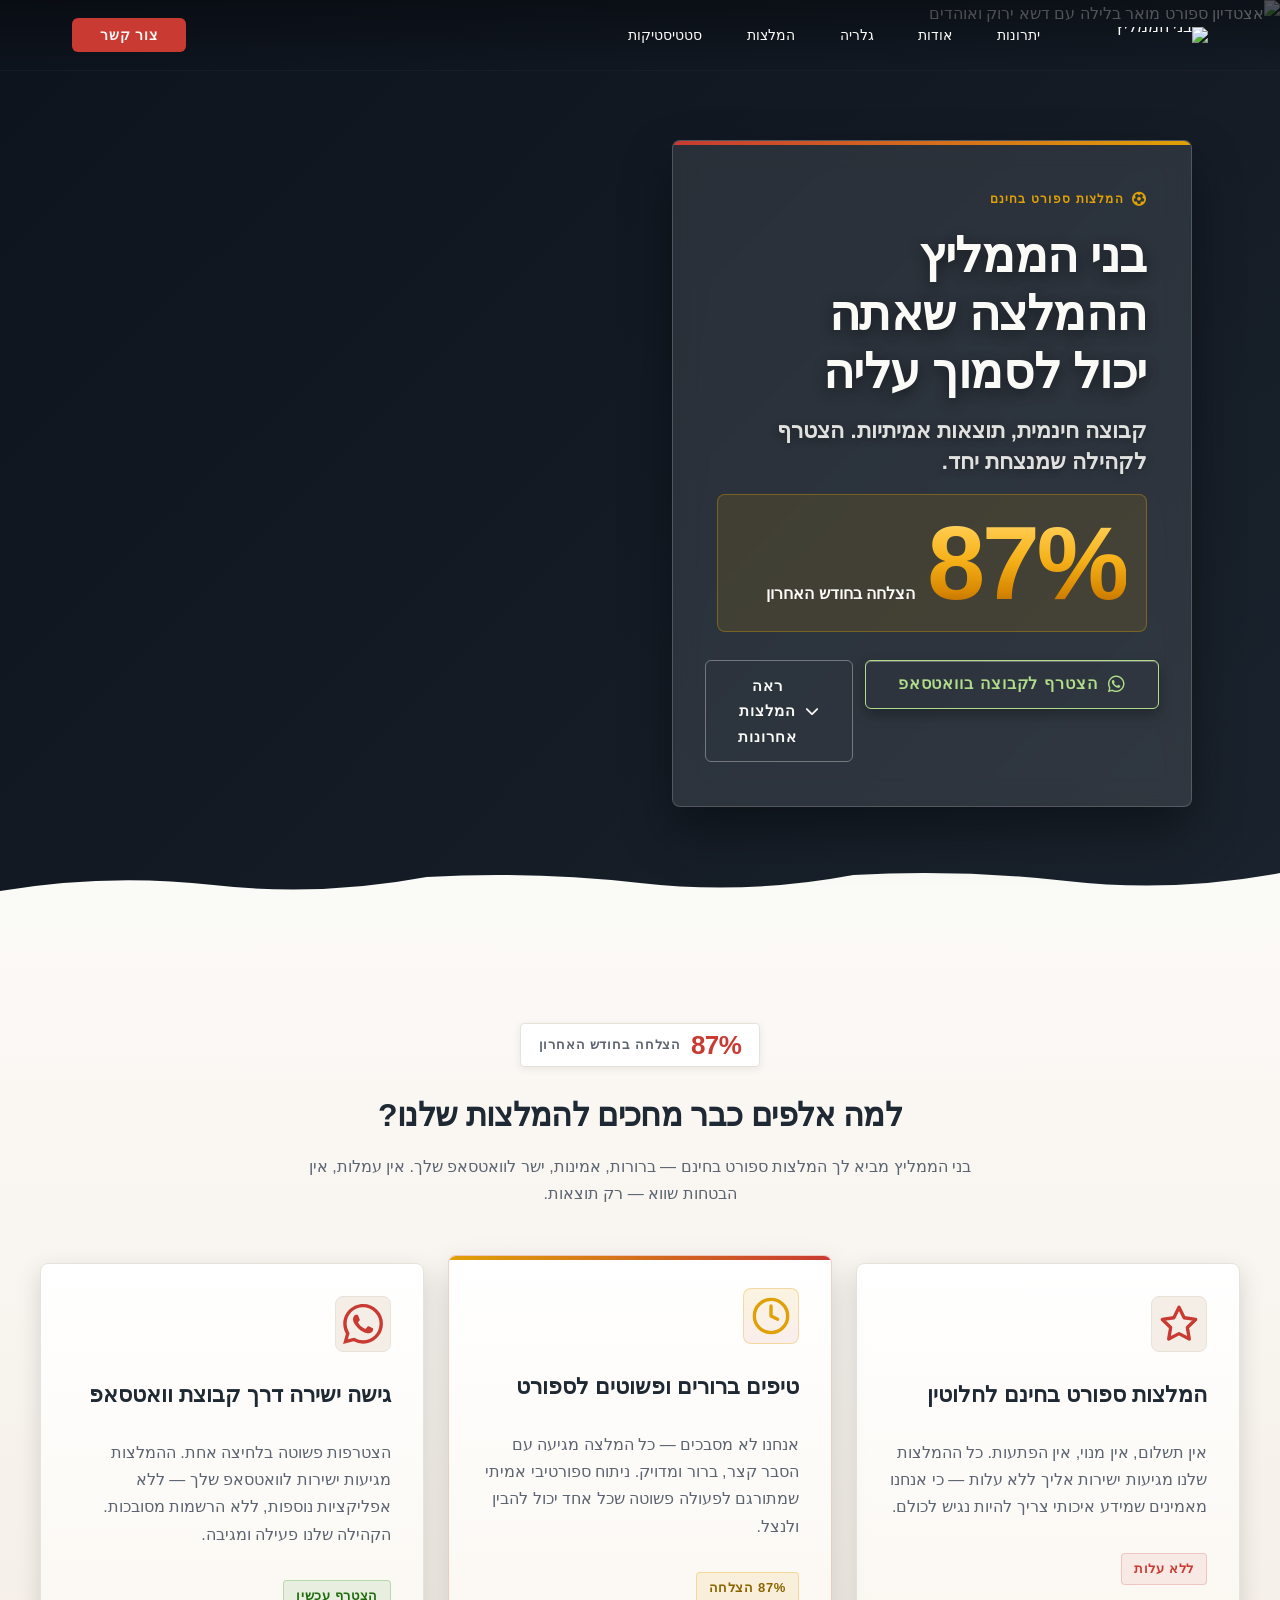
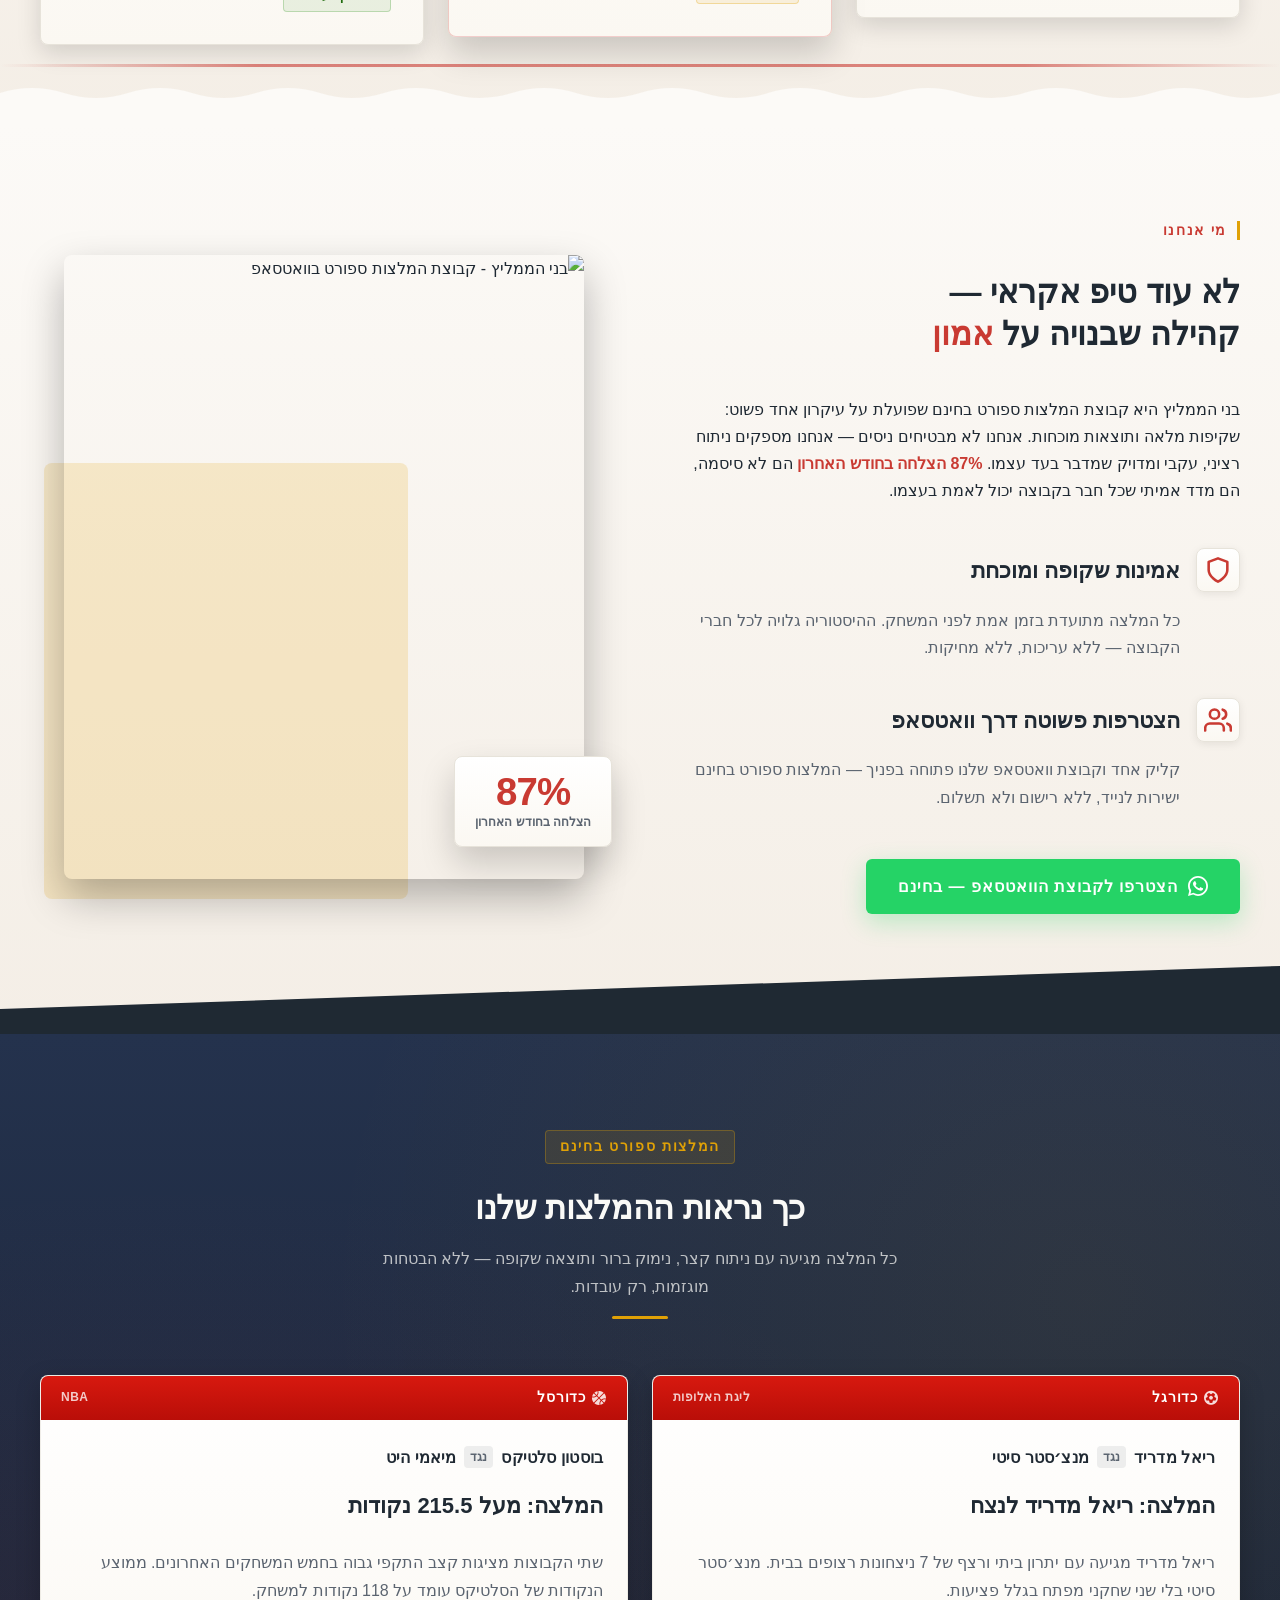
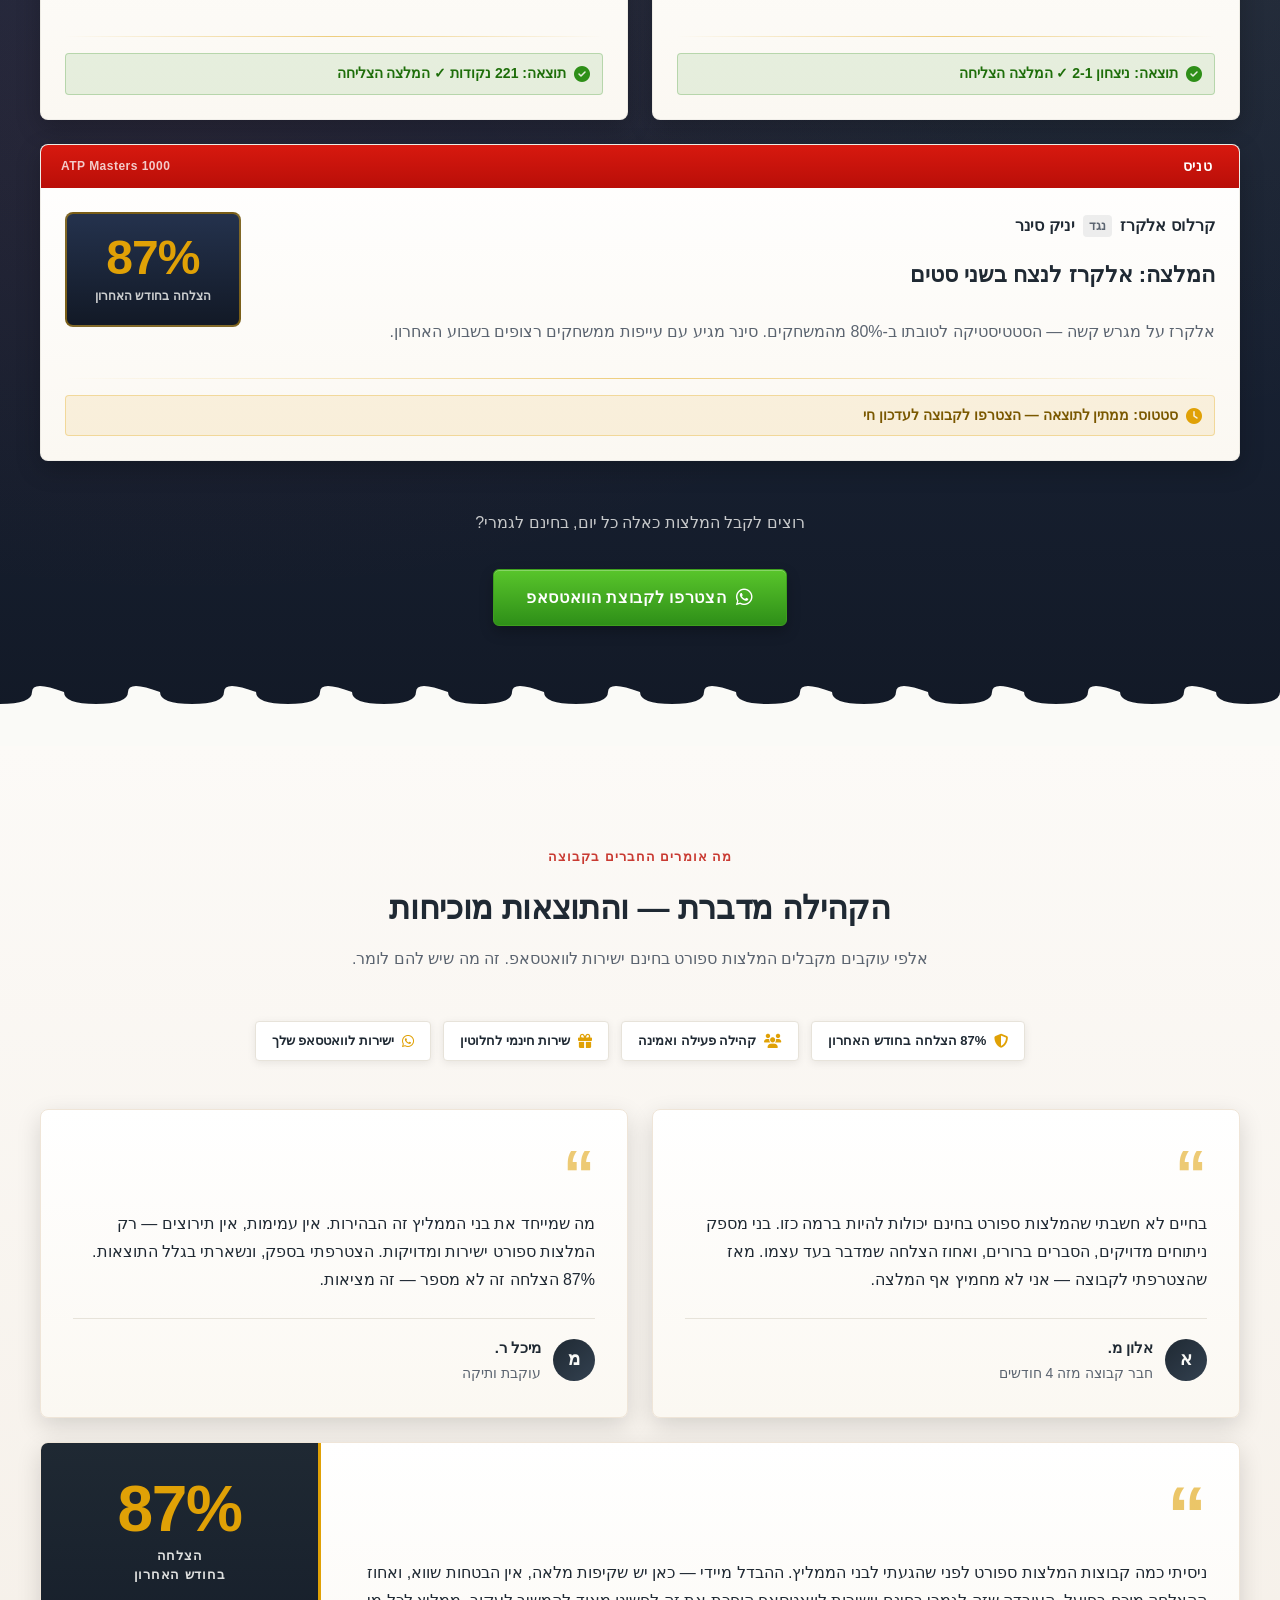
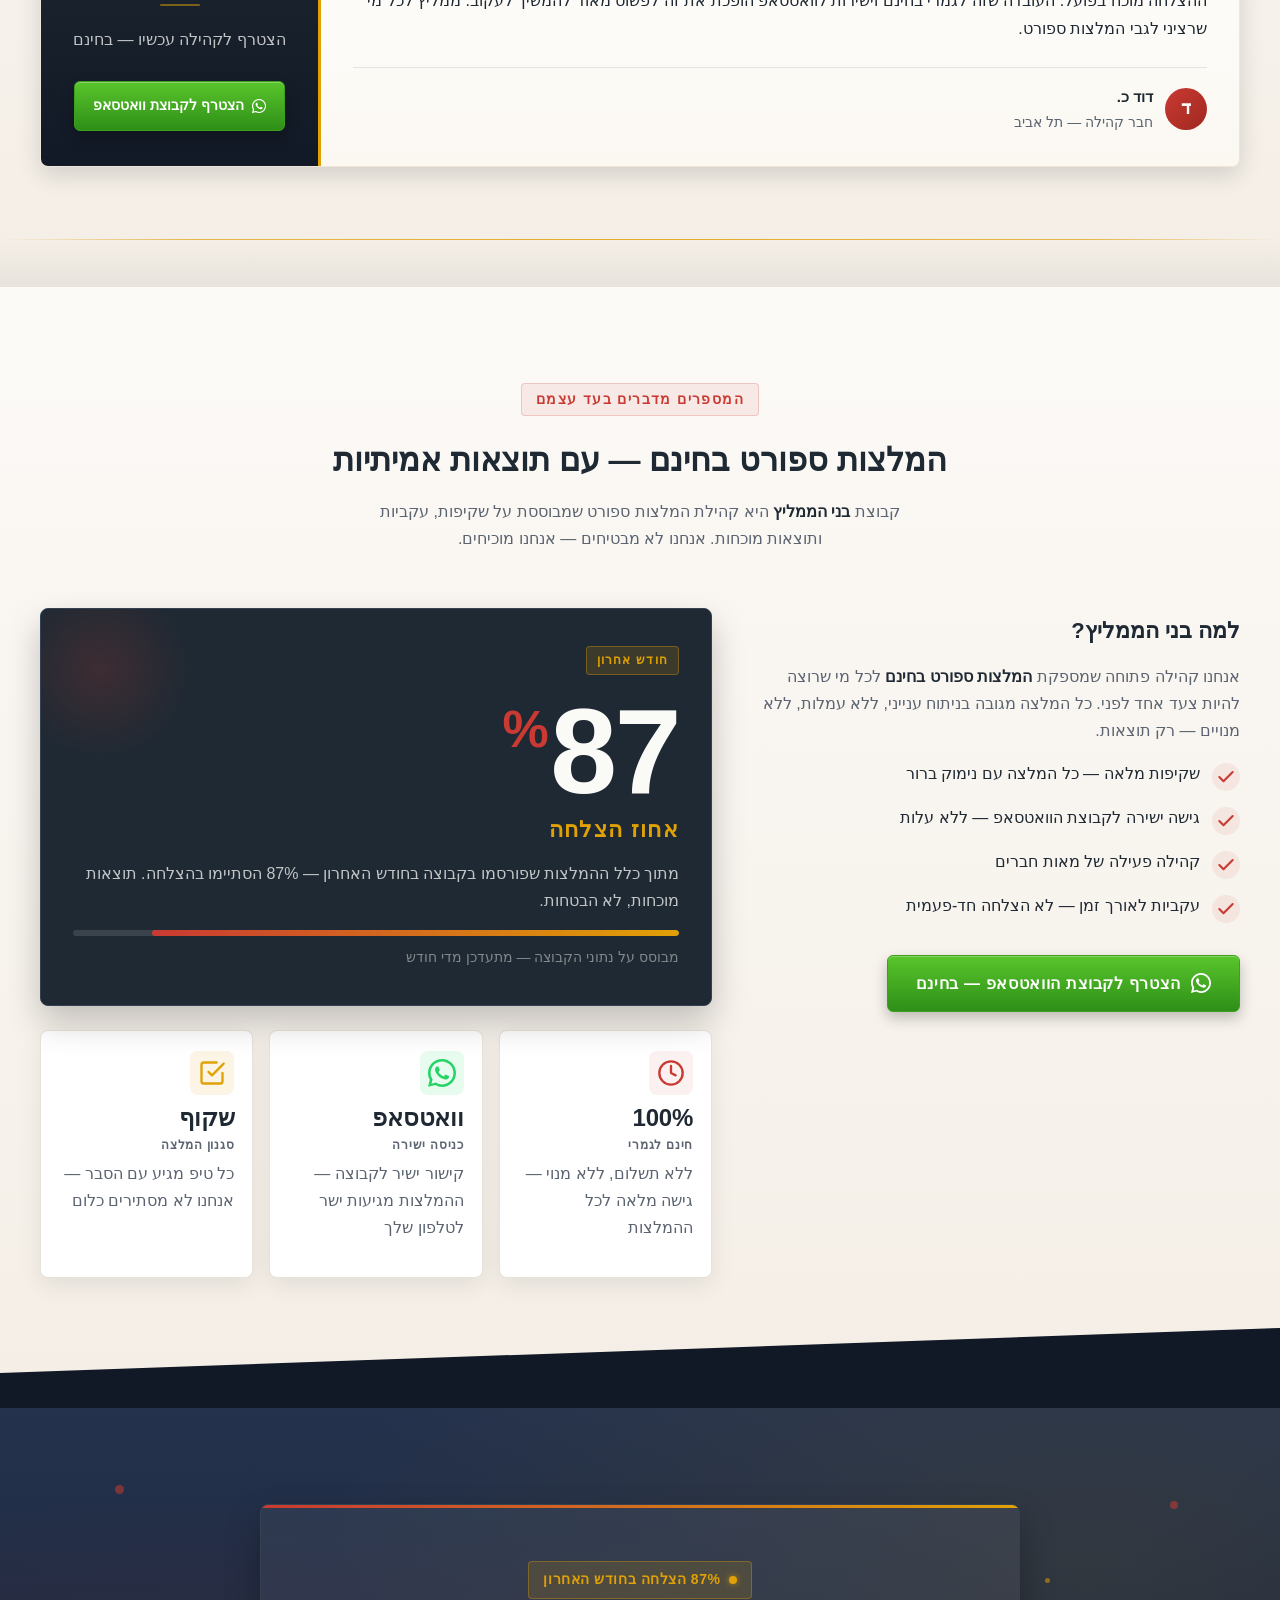
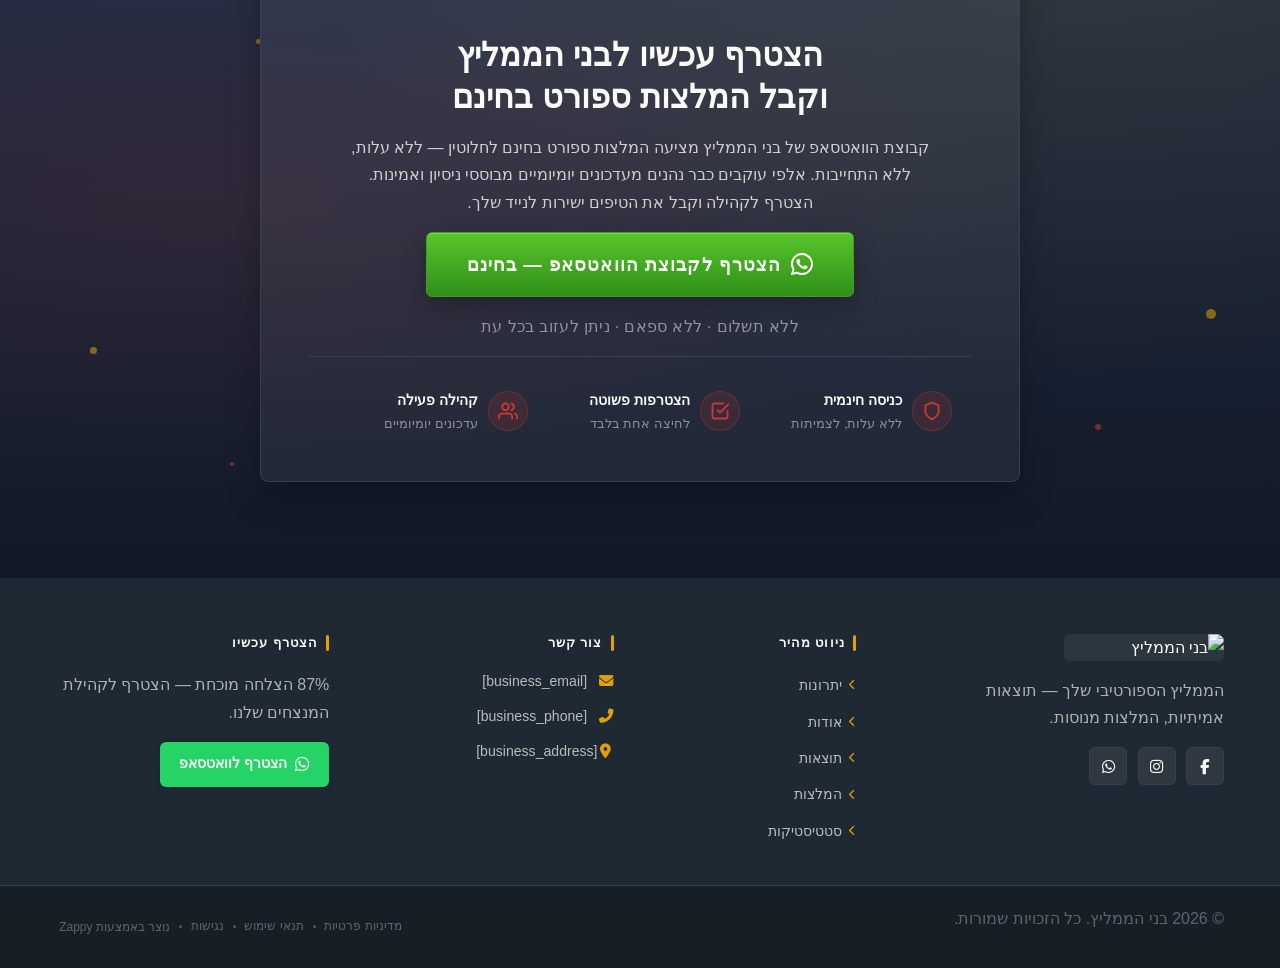
==== commit ba745bd4: "Background sync: Progressive GitHub Sync" ====
--- a/index.html
+++ b/index.html
@@ -786,7 +786,7 @@
     <section id="hero" class="index-hero-section" data-layout-spec="בית-hero" dir="rtl" data-hero-type="fullscreen-scrim">
   <!-- Background Image Layer -->
   <div class="index-hero-bg">
-    <img data-hero-bg="true" data-placeholder="index-hero-image-1" data-context="Dramatic wide-angle stadium at night with bright floodlights illuminating a lush green football pitch, crowd in the background, atmosphere of excitement and anticipation, photorealistic, cinematic sports photography, high contrast lighting, Israeli sports context" width="1200" height="700" src="/assets/site-index-hero-image-1.webp" alt="אצטדיון ספורט מואר בלילה עם דשא ירוק ואוהדים" data-hero-background="true" data-element-type="image" data-element-id="img-1774727957556-zq7kiatjz" class="zappy-editable-image" data-resize-handler-attached="true">
+    <img data-hero-bg="true" data-placeholder="index-hero-image-1" data-context="Dramatic wide-angle stadium at night with bright floodlights illuminating a lush green football pitch, crowd in the background, atmosphere of excitement and anticipation, photorealistic, cinematic sports photography, high contrast lighting, Israeli sports context" width="1200" height="700" src="/assets/site-index-hero-image-1.webp" alt="אצטדיון ספורט מואר בלילה עם דשא ירוק ואוהדים" data-hero-background="true" data-element-type="image" data-element-id="img-1774727957556-zq7kiatjz" class="zappy-editable-image">
   </div>
 
   <!-- Scrim Overlay -->
@@ -805,7 +805,7 @@
       </div>
 
       <!-- H1 -->
-      <h1 class="index-hero-h1">בני הממליץ —<br>ההמלצה שאתה<br>יכול לסמוך עליה</h1>
+      <h1 class="index-hero-h1">בני הממליץ&nbsp;<br>ההמלצה שאתה<br>יכול לסמוך עליה</h1>
 
       <!-- Subtitle -->
       <h3 class="index-hero-subtitle">קבוצה חינמית, תוצאות אמיתיות. הצטרף לקהילה שמנצחת יחד.</h3>
@@ -832,7 +832,7 @@
 
   <!-- Bottom Divider -->
   <div class="index-hero-divider-wrapper">
-    <svg data-no-icon-edit="true" aria-hidden="true" viewBox="0 0 1200 72" preserveAspectRatio="none" xmlns="http://www.w3.org/2000/svg">
+    <svg aria-hidden="true" viewBox="0 0 1200 72" preserveAspectRatio="none" xmlns="http://www.w3.org/2000/svg">
       <path d="M0,72 L0,36 Q100,18 200,30 T400,22 Q500,16 600,28 T800,20 Q900,14 1000,26 T1200,18 L1200,72 Z" fill="#FAFAF7"></path>
     </svg>
   </div>
@@ -906,7 +906,7 @@
   <!-- Bottom Divider: scalloped red ribbon -->
   <div class="index-features-divider-wrapper">
     <div class="index-features-ribbon-line"></div>
-    <svg data-no-icon-edit="true" aria-hidden="true" viewBox="0 0 1200 60" preserveAspectRatio="none" xmlns="http://www.w3.org/2000/svg">
+    <svg aria-hidden="true" viewBox="0 0 1200 60" preserveAspectRatio="none" xmlns="http://www.w3.org/2000/svg">
       <path d="M0,60 L0,28 Q30,18 60,28 Q90,38 120,28 Q150,18 180,28 Q210,38 240,28 Q270,18 300,28 Q330,38 360,28 Q390,18 420,28 Q450,38 480,28 Q510,18 540,28 Q570,38 600,28 Q630,18 660,28 Q690,38 720,28 Q750,18 780,28 Q810,38 840,28 Q870,18 900,28 Q930,38 960,28 Q990,18 1020,28 Q1050,38 1080,28 Q1110,18 1140,28 Q1170,38 1200,28 L1200,60 Z" fill="#FCFAF7"></path>
     </svg>
   </div>
@@ -970,7 +970,7 @@
 
   <!-- Bottom angled divider -->
   <div class="index-about-divider-wrapper">
-    <svg data-no-icon-edit="true" aria-hidden="true" viewBox="0 0 1200 80" preserveAspectRatio="none" xmlns="http://www.w3.org/2000/svg">
+    <svg aria-hidden="true" viewBox="0 0 1200 80" preserveAspectRatio="none" xmlns="http://www.w3.org/2000/svg">
       <path d="M0,80 L0,55 L1200,12 L1200,80 Z" fill="#1F2933"></path>
     </svg>
   </div>
@@ -1081,7 +1081,7 @@
 
   <!-- Ticket-stub bottom divider -->
   <div class="index-showcase-divider-wrapper">
-    <svg data-no-icon-edit="true" aria-hidden="true" viewBox="0 0 1200 60" preserveAspectRatio="none" xmlns="http://www.w3.org/2000/svg">
+    <svg aria-hidden="true" viewBox="0 0 1200 60" preserveAspectRatio="none" xmlns="http://www.w3.org/2000/svg">
       <path d="M0,60 L0,18 Q30,18 30,6 Q30,-6 60,6 Q60,18 90,18 Q120,18 120,6 Q120,-6 150,6 Q150,18 180,18 Q210,18 210,6 Q210,-6 240,6 Q240,18 270,18 Q300,18 300,6 Q300,-6 330,6 Q330,18 360,18 Q390,18 390,6 Q390,-6 420,6 Q420,18 450,18 Q480,18 480,6 Q480,-6 510,6 Q510,18 540,18 Q570,18 570,6 Q570,-6 600,6 Q600,18 630,18 Q660,18 660,6 Q660,-6 690,6 Q690,18 720,18 Q750,18 750,6 Q750,-6 780,6 Q780,18 810,18 Q840,18 840,6 Q840,-6 870,6 Q870,18 900,18 Q930,18 930,6 Q930,-6 960,6 Q960,18 990,18 Q1020,18 1020,6 Q1020,-6 1050,6 Q1050,18 1080,18 Q1110,18 1110,6 Q1110,-6 1140,6 Q1140,18 1170,18 Q1200,18 1200,6 L1200,60 Z" fill="#FAFAF7"></path>
     </svg>
   </div>
@@ -1311,7 +1311,7 @@
 
   <!-- Bottom diagonal divider -->
   <div class="index-stats-divider-wrapper">
-    <svg data-no-icon-edit="true" aria-hidden="true" viewBox="0 0 1440 90" preserveAspectRatio="none" xmlns="http://www.w3.org/2000/svg">
+    <svg aria-hidden="true" viewBox="0 0 1440 90" preserveAspectRatio="none" xmlns="http://www.w3.org/2000/svg">
       <path d="M0,90 L0,55 L1440,10 L1440,90 Z" fill="#121926"></path>
     </svg>
   </div>
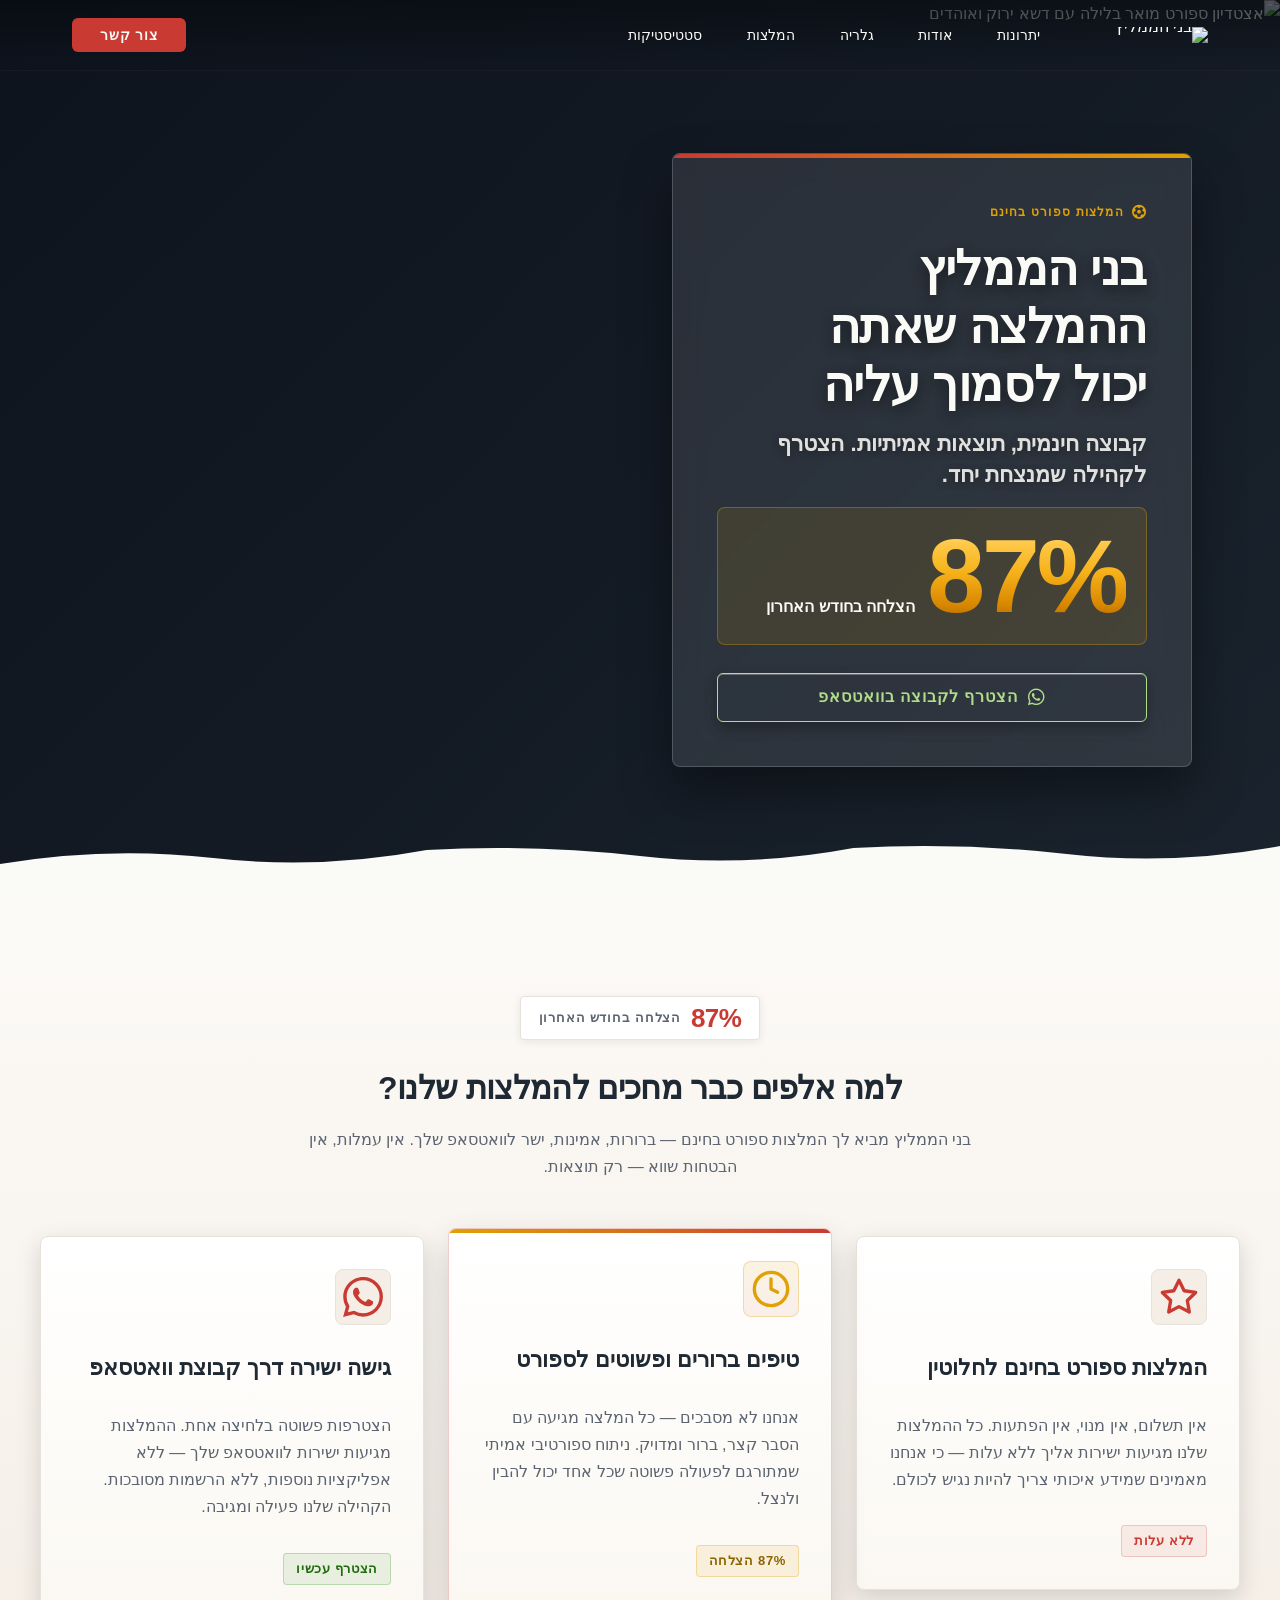
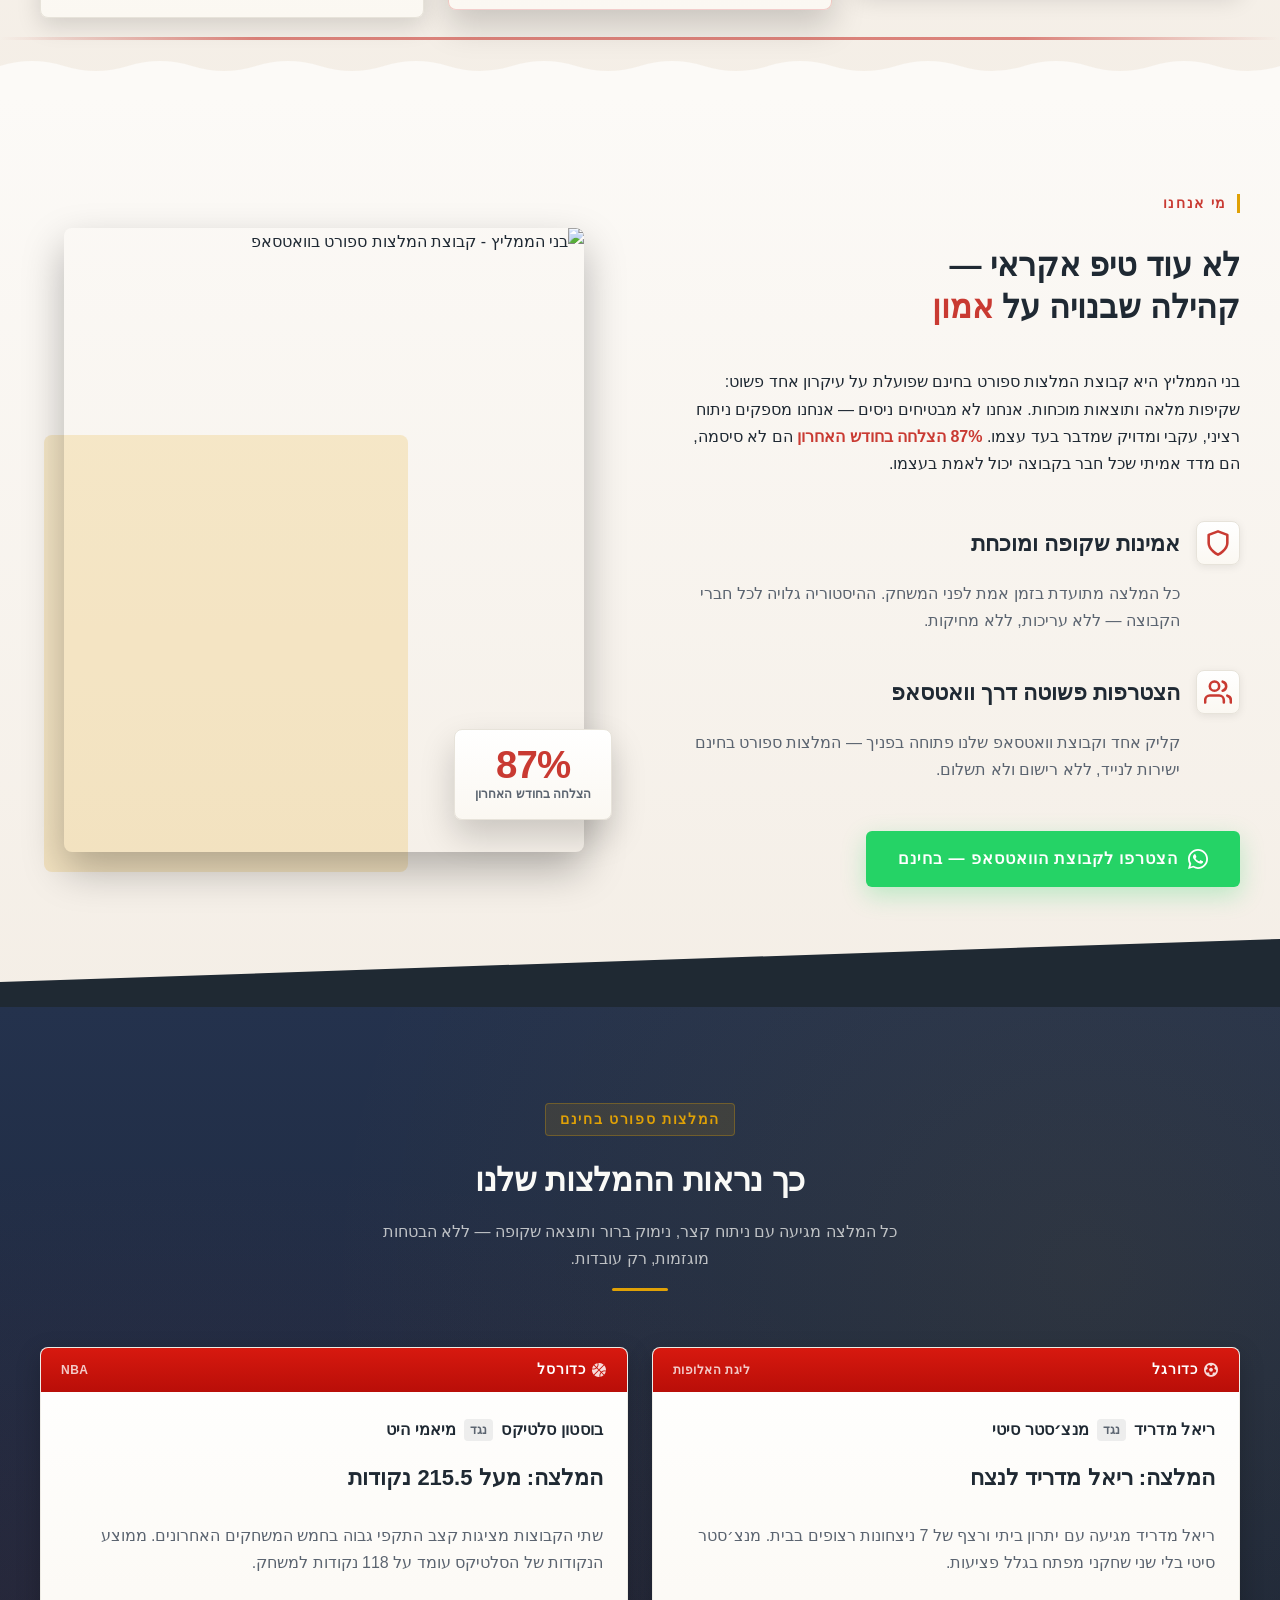
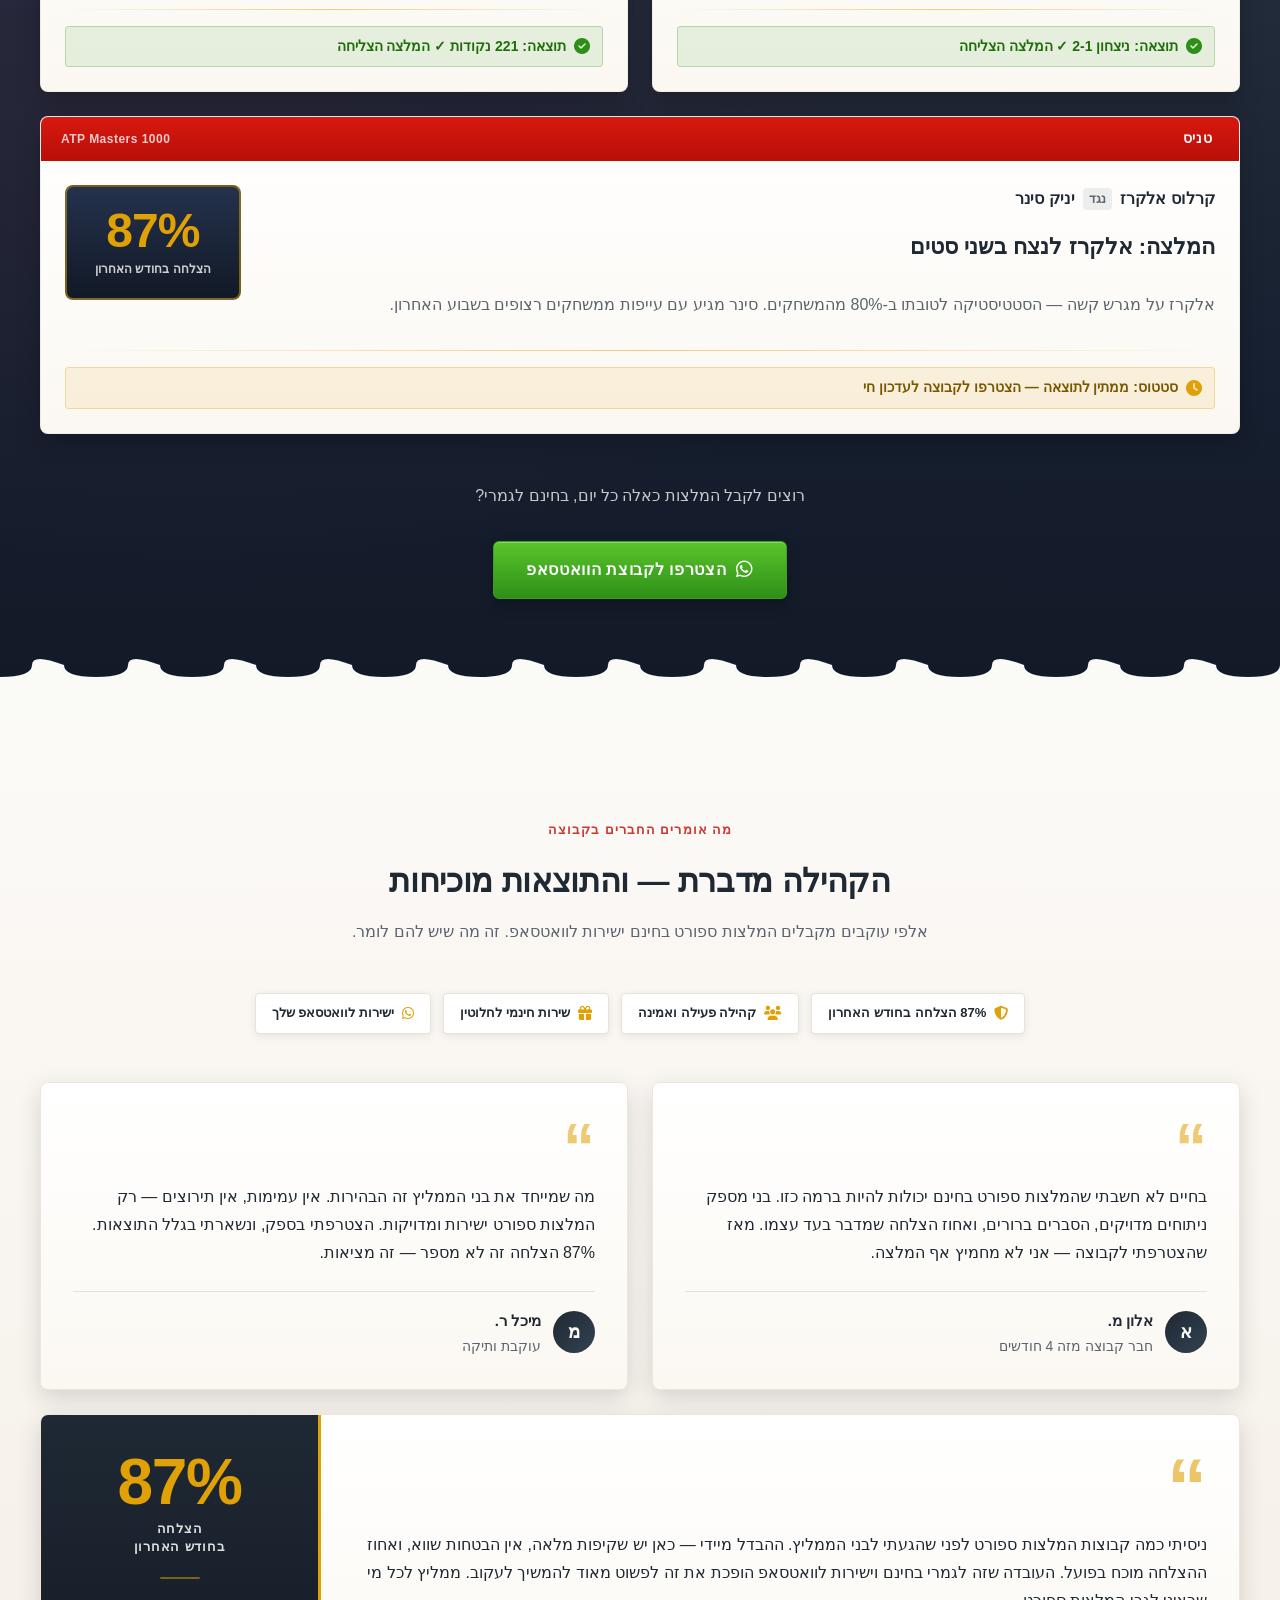
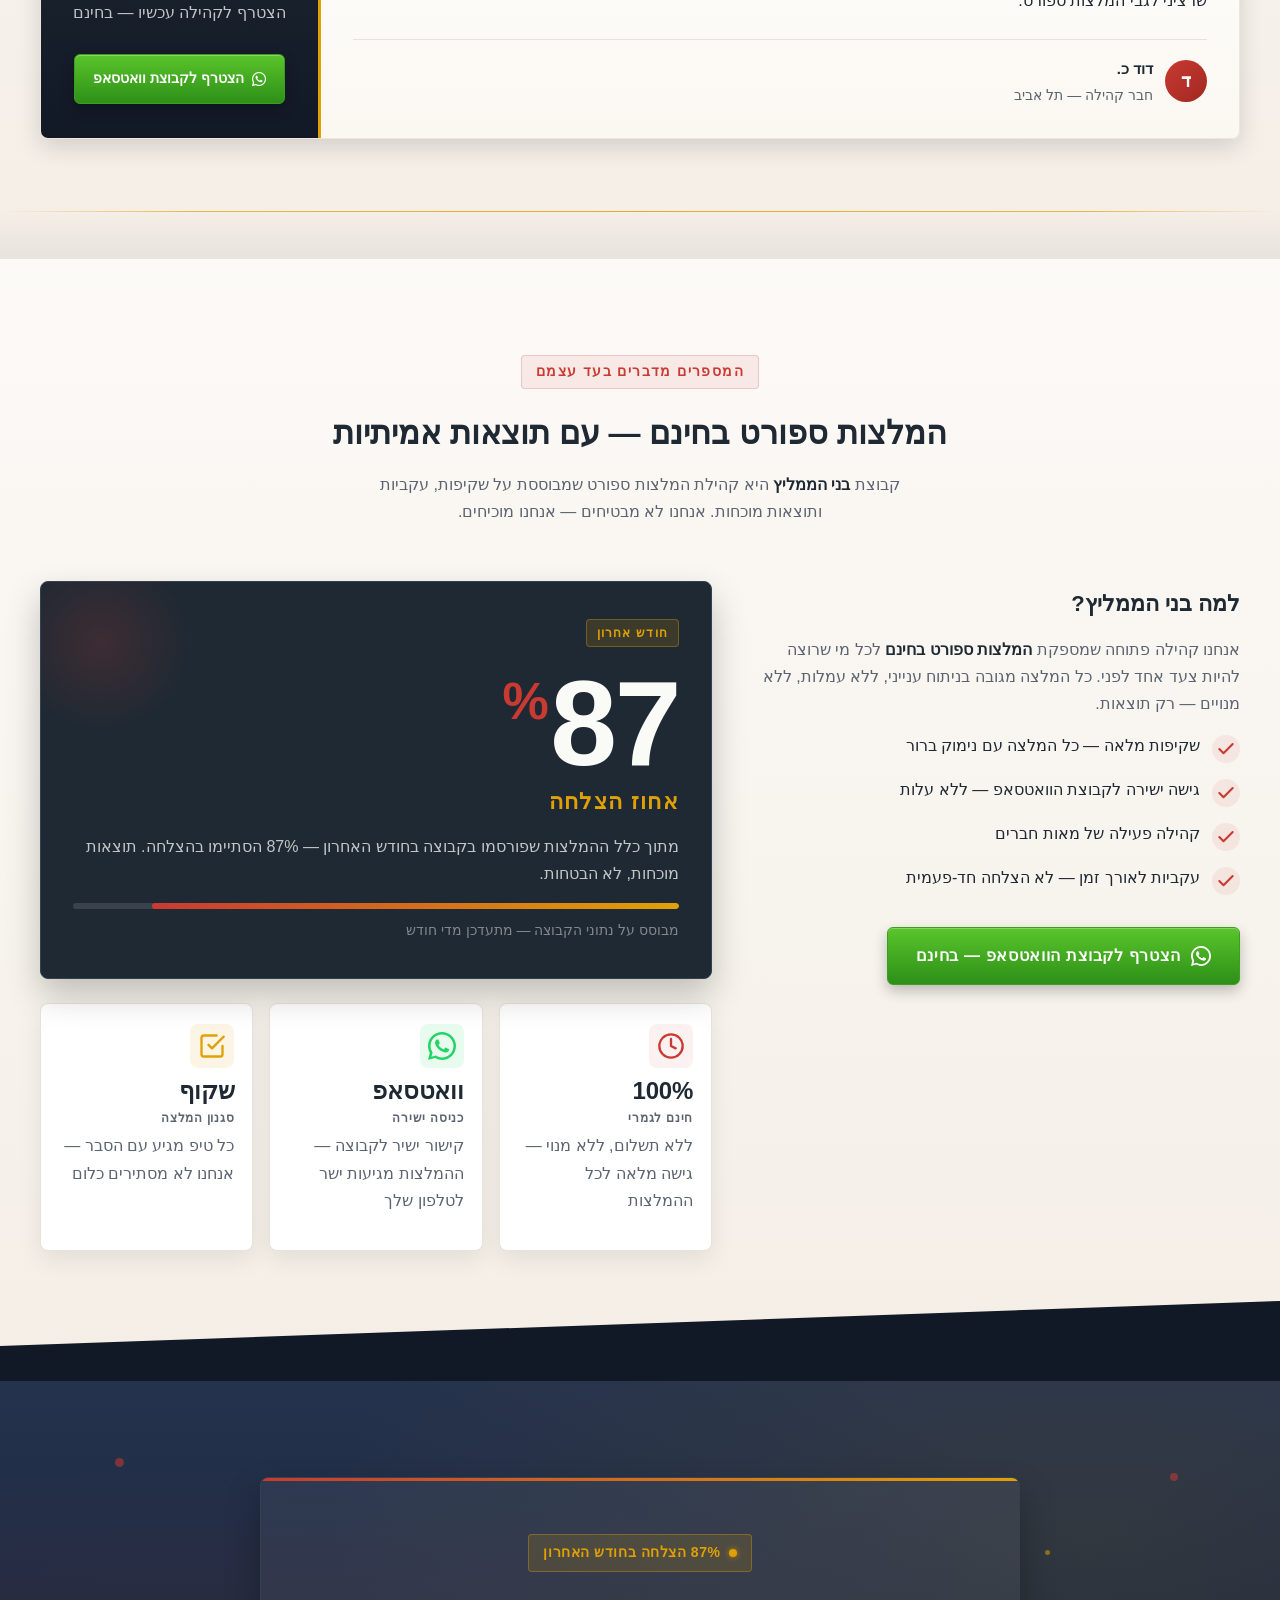
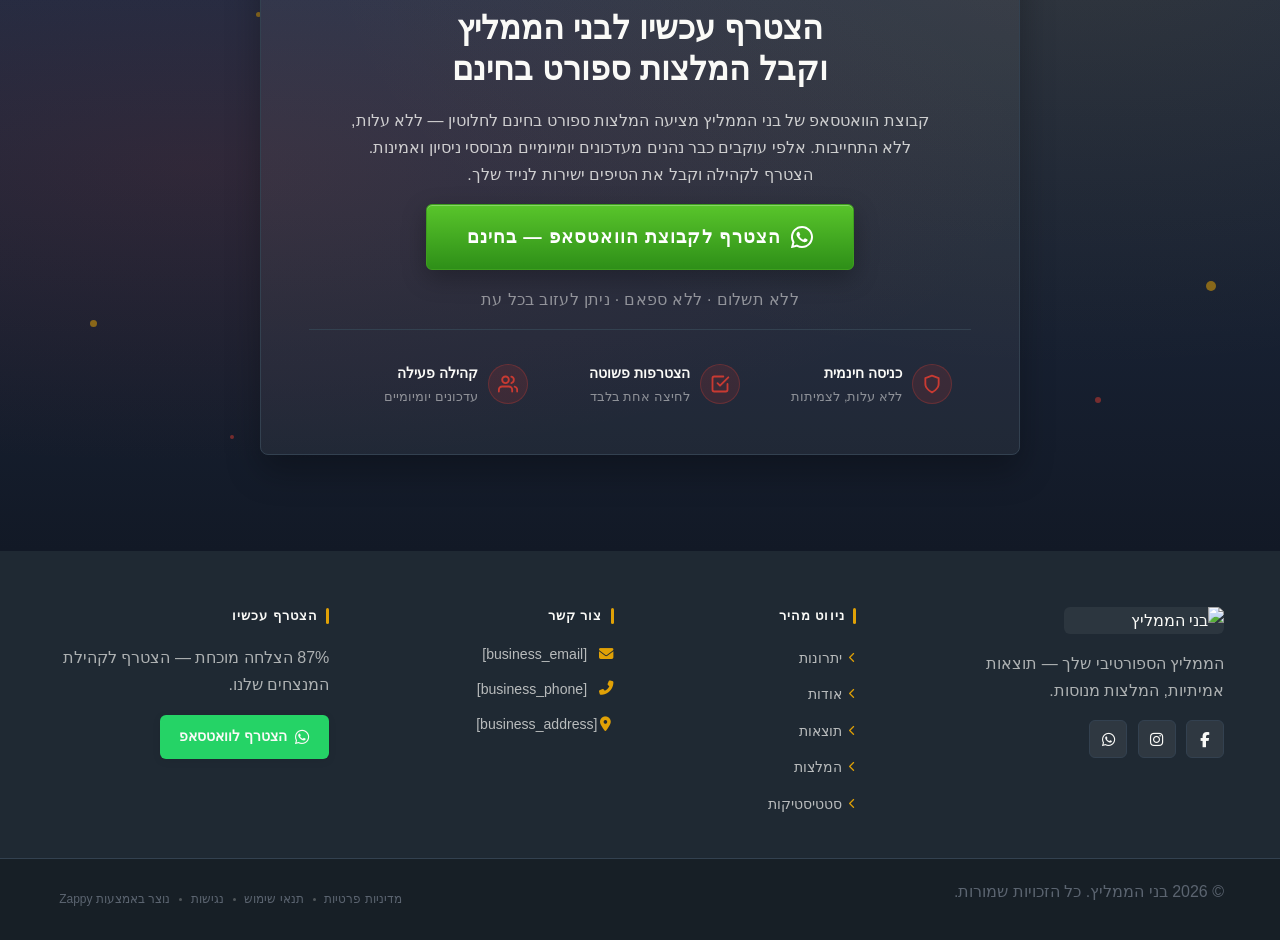
==== commit ee93ae34: "Background sync: Progressive GitHub Sync" ====
--- a/index.html
+++ b/index.html
@@ -822,10 +822,7 @@
           <i class="fa-brands fa-whatsapp"></i>
           הצטרף לקבוצה בוואטסאפ
         </a>
-        <a href="#recommendations" class="index-hero-btn-secondary" data-element-type="button" data-element-id="btn-1774727957549-2t77j2lmp" data-native-element="true">
-          <i class="fa-solid fa-chevron-down"></i>
-          ראה המלצות אחרונות
-        </a>
+        
       </div>
     </div>
   </div>
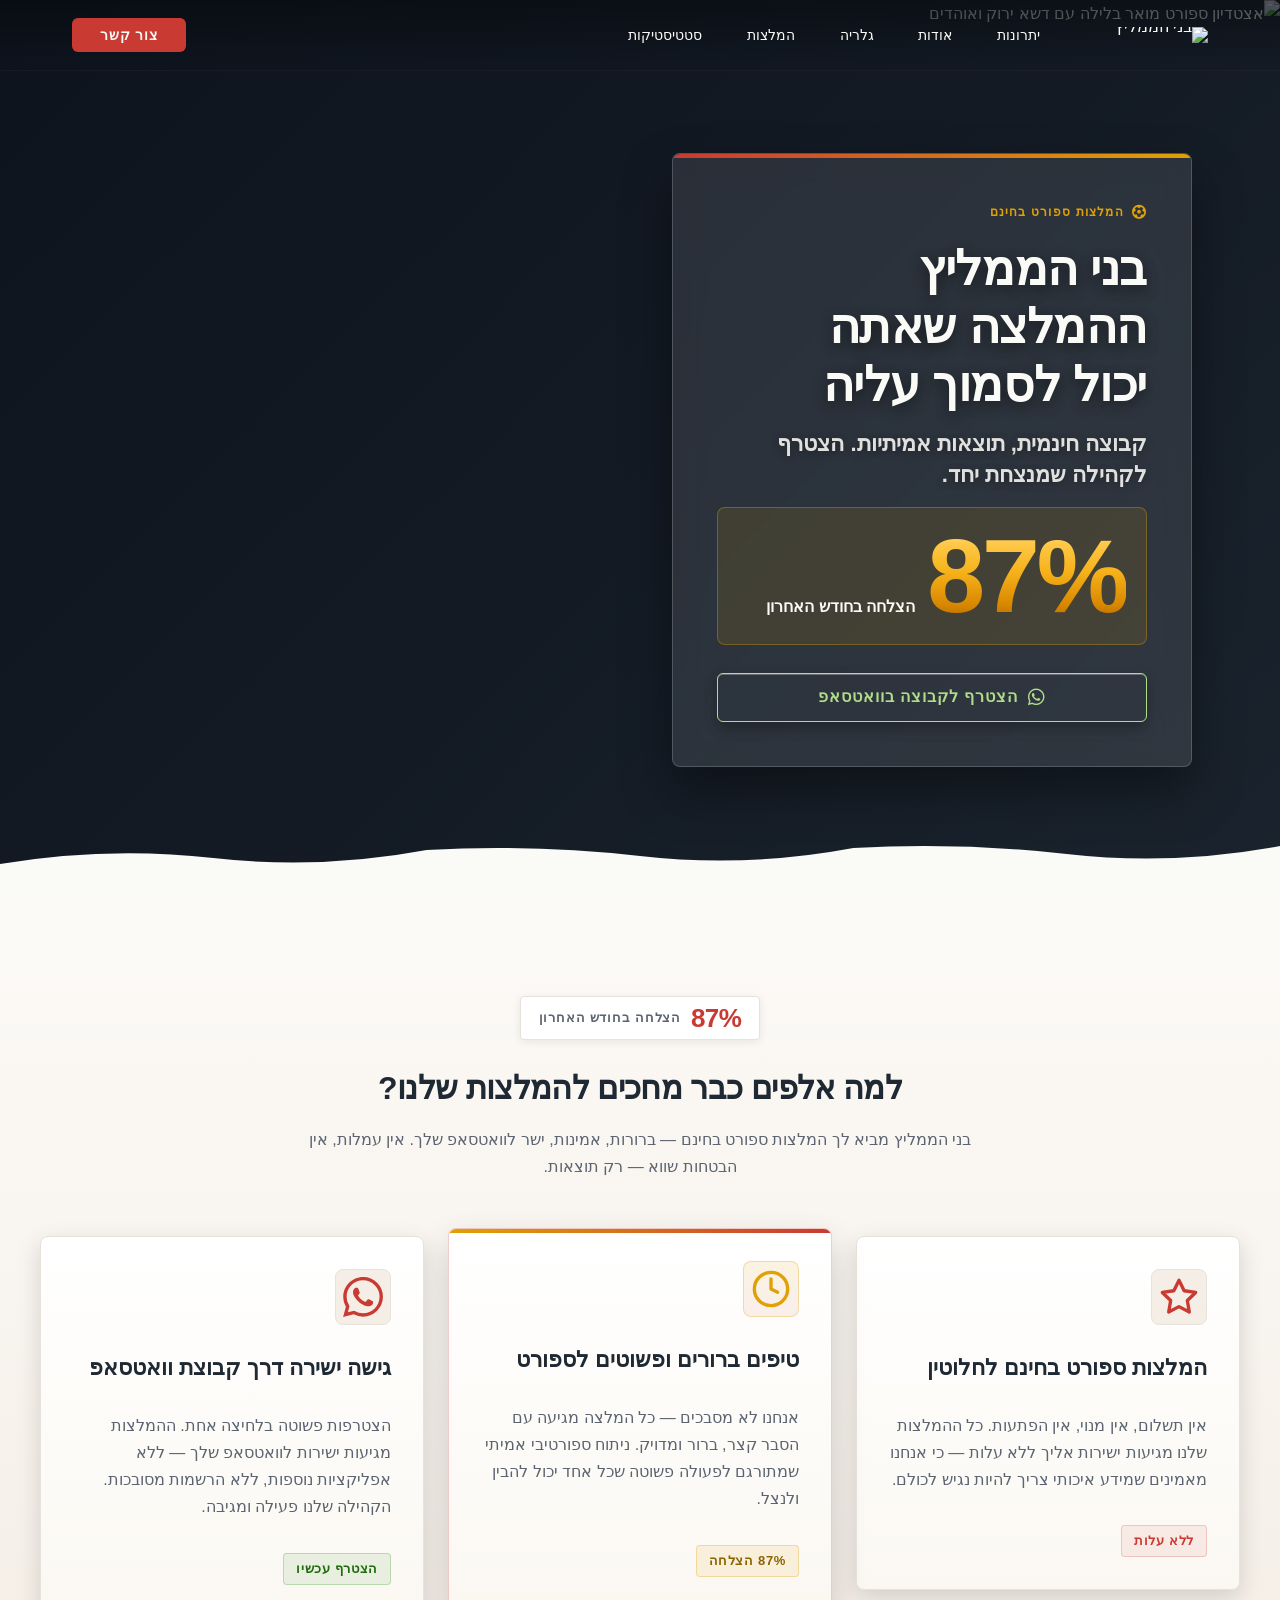
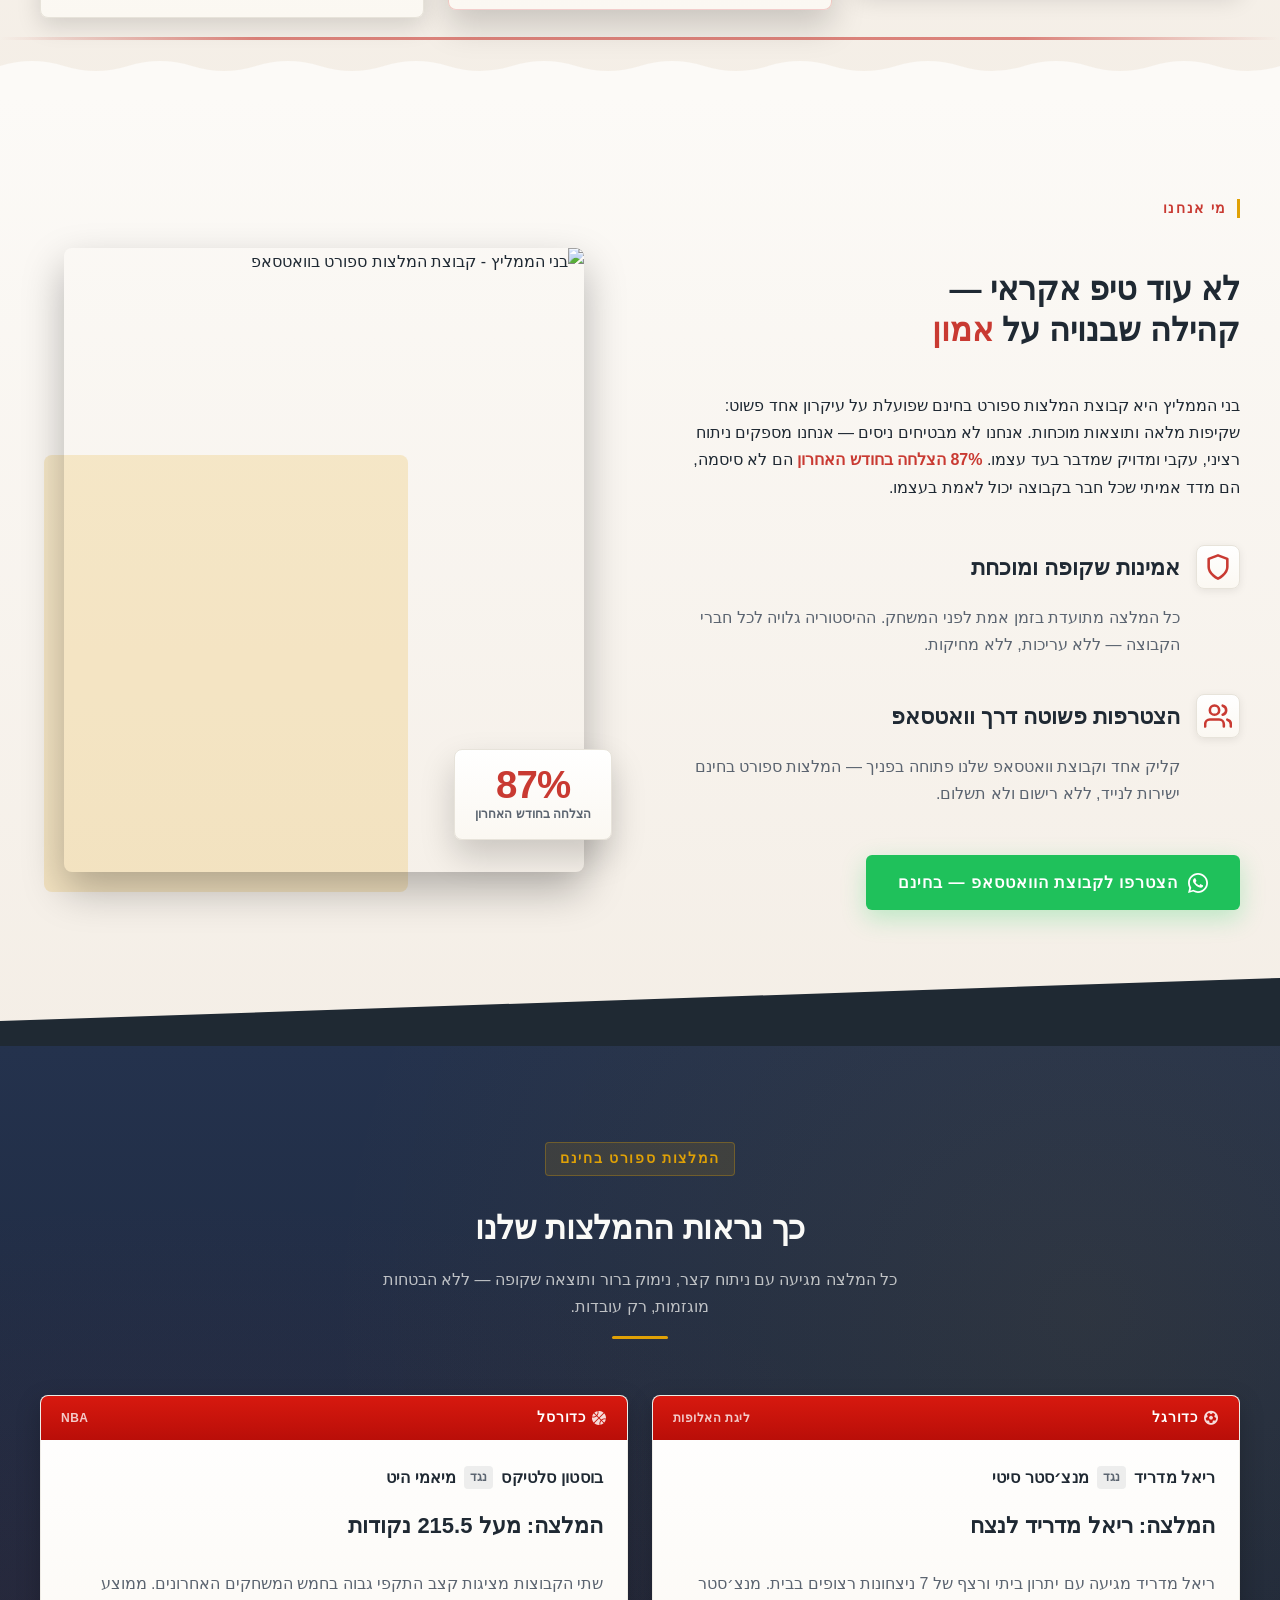
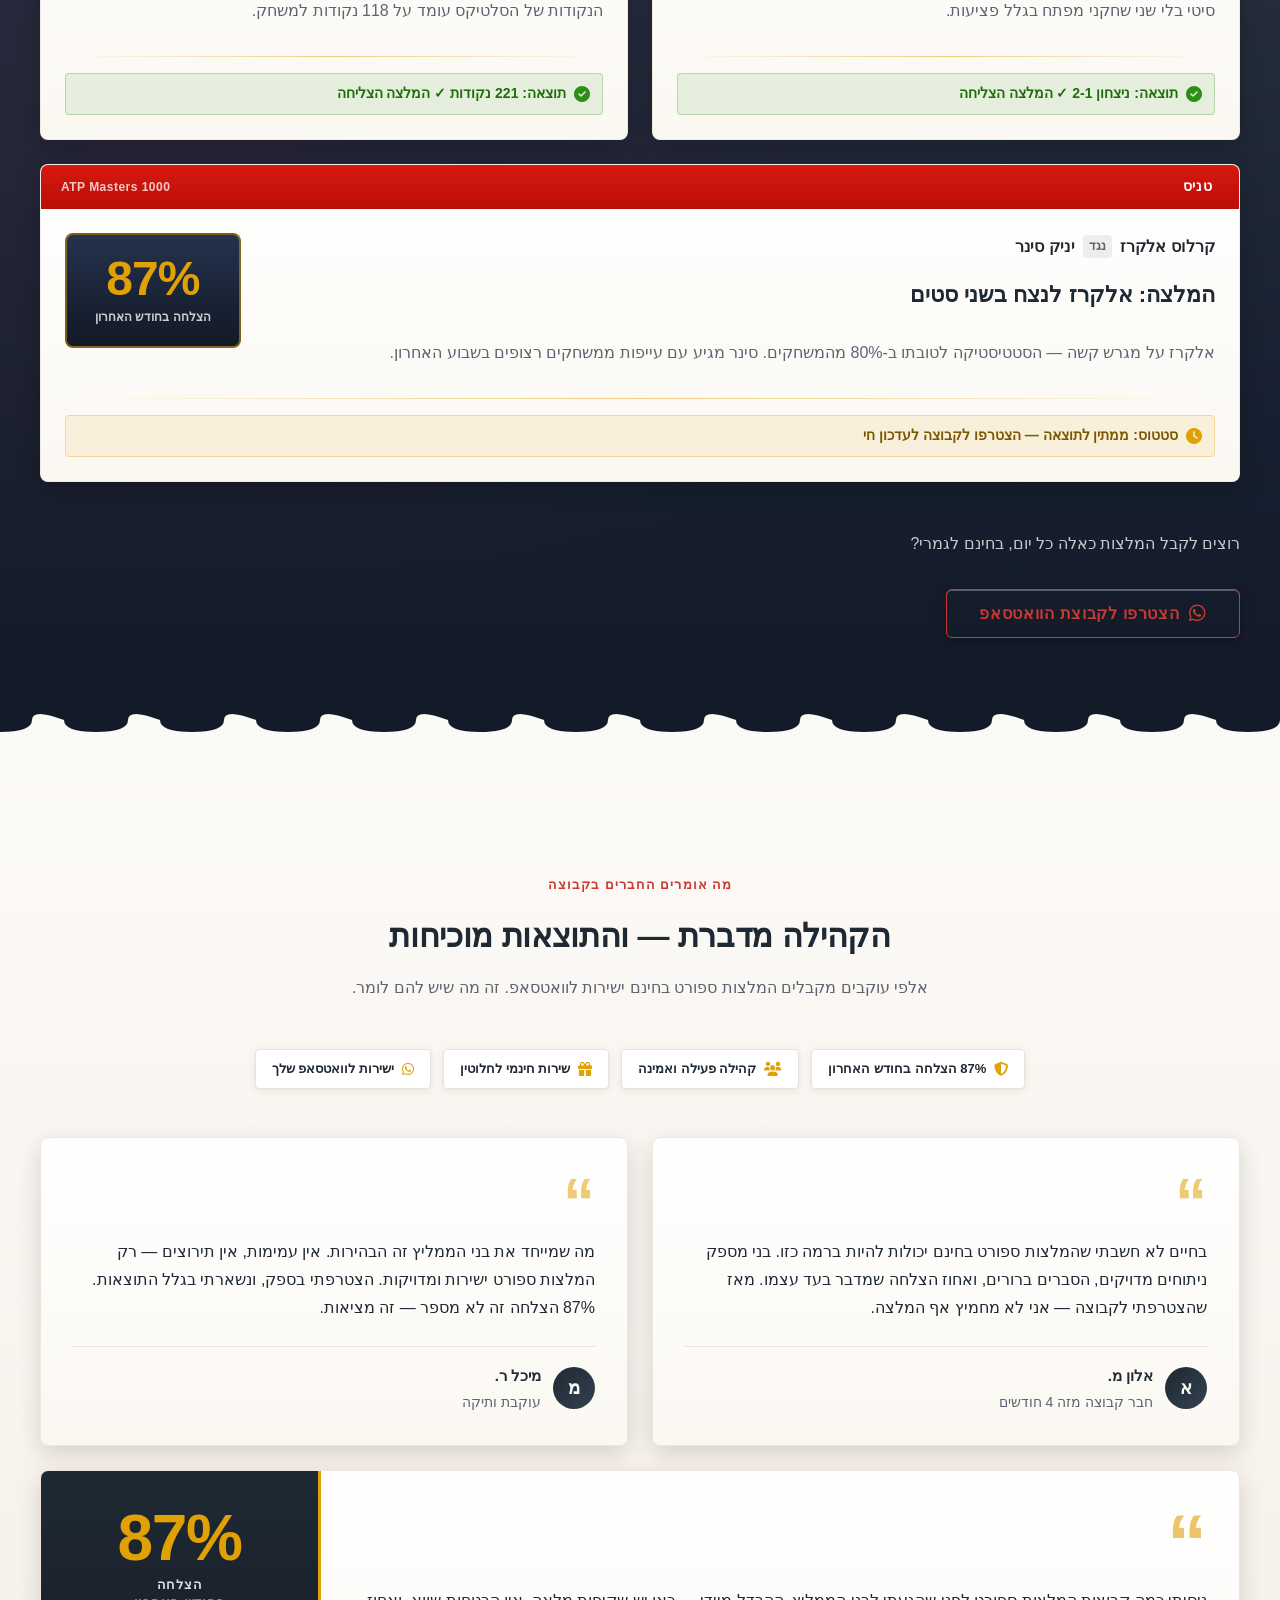
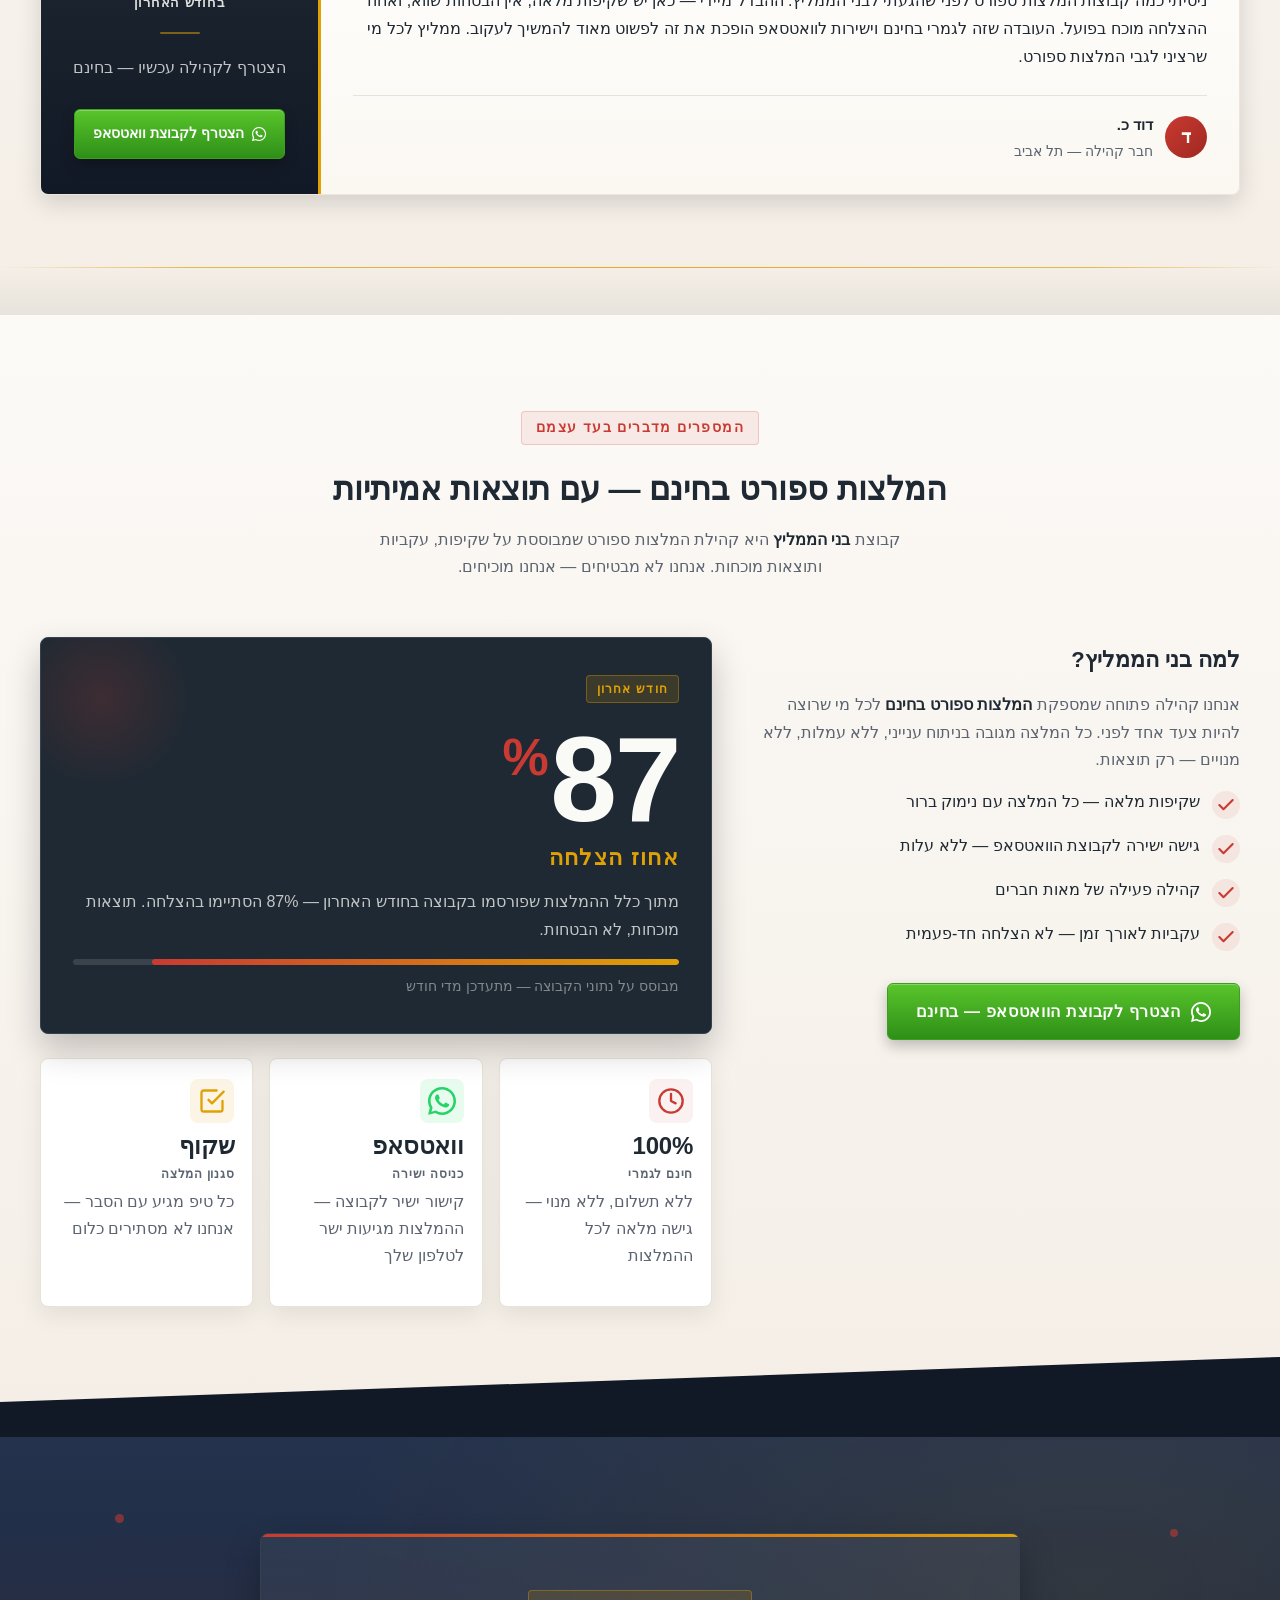
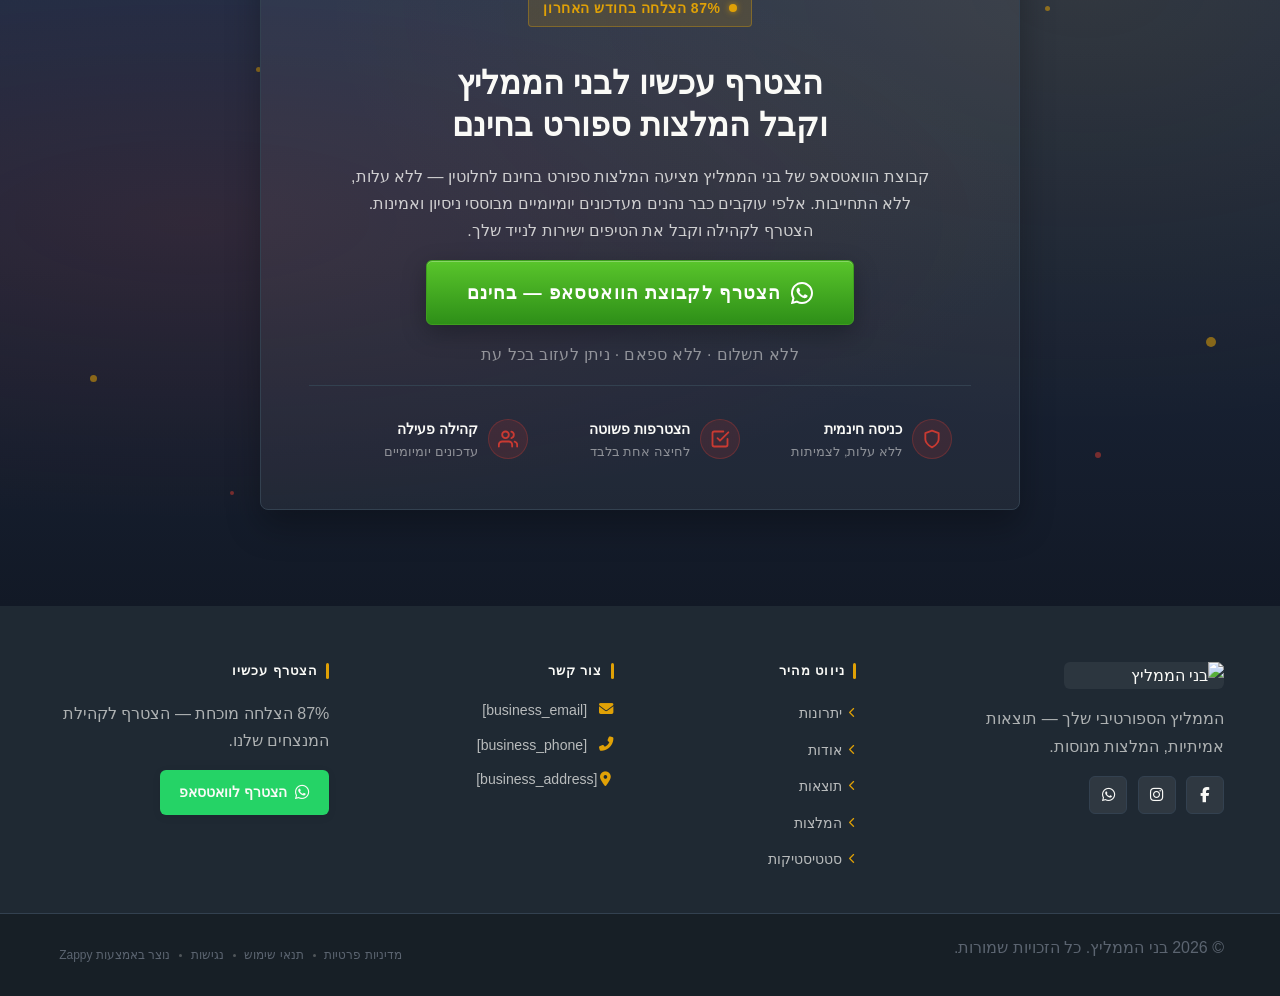
==== commit f2aad7be: "Background sync: Progressive GitHub Sync" ====
--- a/index.html
+++ b/index.html
@@ -915,13 +915,13 @@
     <div class="index-about-grid">
 
       <!-- Content Column (START = RIGHT in RTL) -->
-      <div class="index-about-content">
-        <span class="index-about-eyebrow">מי אנחנו</span>
-        <h2 class="index-about-heading">לא עוד טיפ אקראי —<br>קהילה שבנויה על <em>אמון</em></h2>
+      <div class="index-about-content" style="text-align: center !important; display: flex !important; justify-content: center !important; align-items: flex-start !important; width: 100% !important;">
+        <p class="zappy-editable"><span class="index-about-eyebrow">מי אנחנו</span>
+        </p><h2 class="index-about-heading">לא עוד טיפ אקראי —<br>קהילה שבנויה על <em>אמון</em></h2>
         <p class="index-about-body">בני הממליץ היא קבוצת המלצות ספורט בחינם שפועלת על עיקרון אחד פשוט: שקיפות מלאה ותוצאות מוכחות. אנחנו לא מבטיחים ניסים — אנחנו מספקים ניתוח רציני, עקבי ומדויק שמדבר בעד עצמו. <strong>87% הצלחה בחודש האחרון</strong> הם לא סיסמה, הם מדד אמיתי שכל חבר בקבוצה יכול לאמת בעצמו.</p>
 
         <div class="index-about-proof-points">
-          <div class="index-about-proof-item">
+          <div class="index-about-proof-item" data-grid-item-index="0">
             <div class="index-about-proof-icon">
               <svg data-element-type="icon" data-icon-type="svg" xmlns="http://www.w3.org/2000/svg" width="28" height="28" viewBox="0 0 24 24" fill="none" stroke="currentColor" stroke-width="2.2" stroke-linecap="round" stroke-linejoin="round" aria-hidden="true"><path d="M12 22s8-4 8-10V5l-8-3-8 3v7c0 6 8 10 8 10z"></path></svg>
             </div>
@@ -931,7 +931,7 @@
             </div>
           </div>
 
-          <div class="index-about-proof-item">
+          <div class="index-about-proof-item" data-grid-item-index="1">
             <div class="index-about-proof-icon">
               <svg data-element-type="icon" data-icon-type="svg" xmlns="http://www.w3.org/2000/svg" width="28" height="28" viewBox="0 0 24 24" fill="none" stroke="currentColor" stroke-width="2.2" stroke-linecap="round" stroke-linejoin="round" aria-hidden="true"><path d="M17 21v-2a4 4 0 0 0-4-4H5a4 4 0 0 0-4 4v2"></path><circle cx="9" cy="7" r="4"></circle><path d="M23 21v-2a4 4 0 0 0-3-3.87"></path><path d="M16 3.13a4 4 0 0 1 0 7.75"></path></svg>
             </div>
@@ -942,18 +942,18 @@
           </div>
         </div>
 
-        <a href="https://wa.me/[whatsapp_handle]" target="_blank" rel="noopener noreferrer" class="index-about-cta">
-          <svg xmlns="http://www.w3.org/2000/svg" width="20" height="20" viewBox="0 0 24 24" fill="currentColor" aria-hidden="true"><path d="M17.472 14.382c-.297-.149-1.758-.867-2.03-.967-.273-.099-.471-.148-.67.15-.197.297-.767.966-.94 1.164-.173.199-.347.223-.644.075-.297-.15-1.255-.463-2.39-1.475-.883-.788-1.48-1.761-1.653-2.059-.173-.297-.018-.458.13-.606.134-.133.298-.347.446-.52.149-.174.198-.298.298-.497.099-.198.05-.371-.025-.52-.075-.149-.669-1.612-.916-2.207-.242-.579-.487-.5-.669-.51-.173-.008-.371-.01-.57-.01-.198 0-.52.074-.792.372-.272.297-1.04 1.016-1.04 2.479 0 1.462 1.065 2.875 1.213 3.074.149.198 2.096 3.2 5.077 4.487.709.306 1.262.489 1.694.625.712.227 1.36.195 1.871.118.571-.085 1.758-.719 2.006-1.413.248-.694.248-1.289.173-1.413-.074-.124-.272-.198-.57-.347z"></path><path d="M12 0C5.373 0 0 5.373 0 12c0 2.126.554 4.122 1.524 5.856L.057 23.882l6.197-1.624A11.954 11.954 0 0 0 12 24c6.627 0 12-5.373 12-12S18.627 0 12 0zm0 21.818a9.818 9.818 0 0 1-5.006-1.373l-.359-.213-3.68.965.982-3.594-.234-.369A9.818 9.818 0 0 1 2.182 12C2.182 6.578 6.578 2.182 12 2.182S21.818 6.578 21.818 12 17.422 21.818 12 21.818z"></path></svg>
+        <p class="zappy-editable"><a href="https://chat.whatsapp.com/FGF4bDCophv4e64rrxOBy3?mode=gi_t" target="_blank" rel="noopener noreferrer" class="index-about-cta" data-native-element="true" data-element-id="btn-1774779327422-olu6cj770" data-element-type="button" style="outline: currentcolor; border-color: rgb(31, 193, 91) !important; color: rgb(255, 255, 255) !important; background-color: rgb(31, 193, 91) !important; background-image: none !important;">
+          <svg xmlns="http://www.w3.org/2000/svg" width="20" height="20" viewBox="0 0 24 24" fill="currentColor" aria-hidden="true" data-element-type="icon" data-element-id="icon-1774779219197-bww5jtwxz" data-icon-type="svg"><path d="M17.472 14.382c-.297-.149-1.758-.867-2.03-.967-.273-.099-.471-.148-.67.15-.197.297-.767.966-.94 1.164-.173.199-.347.223-.644.075-.297-.15-1.255-.463-2.39-1.475-.883-.788-1.48-1.761-1.653-2.059-.173-.297-.018-.458.13-.606.134-.133.298-.347.446-.52.149-.174.198-.298.298-.497.099-.198.05-.371-.025-.52-.075-.149-.669-1.612-.916-2.207-.242-.579-.487-.5-.669-.51-.173-.008-.371-.01-.57-.01-.198 0-.52.074-.792.372-.272.297-1.04 1.016-1.04 2.479 0 1.462 1.065 2.875 1.213 3.074.149.198 2.096 3.2 5.077 4.487.709.306 1.262.489 1.694.625.712.227 1.36.195 1.871.118.571-.085 1.758-.719 2.006-1.413.248-.694.248-1.289.173-1.413-.074-.124-.272-.198-.57-.347z"></path><path d="M12 0C5.373 0 0 5.373 0 12c0 2.126.554 4.122 1.524 5.856L.057 23.882l6.197-1.624A11.954 11.954 0 0 0 12 24c6.627 0 12-5.373 12-12S18.627 0 12 0zm0 21.818a9.818 9.818 0 0 1-5.006-1.373l-.359-.213-3.68.965.982-3.594-.234-.369A9.818 9.818 0 0 1 2.182 12C2.182 6.578 6.578 2.182 12 2.182S21.818 6.578 21.818 12 17.422 21.818 12 21.818z"></path></svg>
           הצטרפו לקבוצת הוואטסאפ — בחינם
         </a>
-      </div>
+      </p></div>
 
       <!-- Imagery Column (END = LEFT in RTL) -->
       <div class="index-about-imagery">
         <div class="index-about-image-frame">
           <div class="index-about-gold-backplate" aria-hidden="true"></div>
           <figure class="index-about-figure">
-            <img data-placeholder="index-about-image-1" data-context="A close-up editorial lifestyle photo of a person holding a smartphone showing a WhatsApp sports tips group chat, with a notepad showing match statistics and handwritten notes beside it, a coffee cup, and a football in soft focus in the background. Clean, bright, natural light with a match-day atmosphere. Sports editorial style, honest and human feeling." width="600" height="720" src="/assets/site-index-about-image-1.webp" alt="בני הממליץ - קבוצת המלצות ספורט בוואטסאפ" class="index-about-img">
+            <img data-placeholder="index-about-image-1" data-context="A close-up editorial lifestyle photo of a person holding a smartphone showing a WhatsApp sports tips group chat, with a notepad showing match statistics and handwritten notes beside it, a coffee cup, and a football in soft focus in the background. Clean, bright, natural light with a match-day atmosphere. Sports editorial style, honest and human feeling." width="600" height="720" src="/assets/site-index-about-image-1.webp" alt="בני הממליץ - קבוצת המלצות ספורט בוואטסאפ" class="index-about-img zappy-editable-image" data-element-type="image" data-element-id="img-1774779219197-14p4hz475" data-resize-handler-attached="true" data-original-position="static" style="position: relative;">
           </figure>
           <div class="index-about-stat-badge">
             <span class="index-about-stat-number">87%</span>
@@ -978,8 +978,8 @@
 
     <!-- Section Header -->
     <div class="index-showcase-header">
-      <span class="index-showcase-eyebrow">המלצות ספורט בחינם</span>
-      <h2 class="index-showcase-title">כך נראות ההמלצות שלנו</h2>
+      <p class="zappy-editable"><span class="index-showcase-eyebrow">המלצות ספורט בחינם</span>
+      </p><h2 class="index-showcase-title">כך נראות ההמלצות שלנו</h2>
       <p class="index-showcase-subtitle">כל המלצה מגיעה עם ניתוח קצר, נימוק ברור ותוצאה שקופה — ללא הבטחות מוגזמות, רק עובדות.</p>
       <div class="index-showcase-gold-rule"></div>
     </div>
@@ -988,9 +988,9 @@
     <div class="index-showcase-grid">
 
       <!-- Card 1 -->
-      <article class="index-showcase-card">
+      <article class="index-showcase-card" data-grid-item-index="0">
         <div class="index-showcase-card-strip">
-          <span class="index-showcase-sport-tag"><i class="fa-solid fa-futbol" aria-hidden="true"></i> כדורגל</span>
+          <span class="index-showcase-sport-tag"><i class="fa-solid fa-futbol" aria-hidden="true" data-element-type="icon" data-element-id="icon-1774779219196-6jqhiwkia" data-icon-type="fontawesome" style="pointer-events: auto; cursor: pointer;"></i> כדורגל</span>
           <span class="index-showcase-league">ליגת האלופות</span>
         </div>
         <div class="index-showcase-card-body">
@@ -1003,16 +1003,16 @@
           <p class="index-showcase-reasoning">ריאל מדריד מגיעה עם יתרון ביתי ורצף של 7 ניצחונות רצופים בבית. מנצ׳סטר סיטי בלי שני שחקני מפתח בגלל פציעות.</p>
           <div class="index-showcase-gold-separator"></div>
           <div class="index-showcase-result-strip index-showcase-result-win">
-            <i class="fa-solid fa-circle-check" aria-hidden="true"></i>
+            <i class="fa-solid fa-circle-check" aria-hidden="true" data-element-type="icon" data-element-id="icon-1774779219197-s1awywh7f" data-icon-type="fontawesome" style="pointer-events: auto; cursor: pointer;"></i>
             <span>תוצאה: ניצחון 2-1 ✓ המלצה הצליחה</span>
           </div>
         </div>
       </article>
 
       <!-- Card 2 -->
-      <article class="index-showcase-card">
+      <article class="index-showcase-card" data-grid-item-index="1">
         <div class="index-showcase-card-strip">
-          <span class="index-showcase-sport-tag"><i class="fa-solid fa-basketball" aria-hidden="true"></i> כדורסל</span>
+          <span class="index-showcase-sport-tag"><i class="fa-solid fa-basketball" aria-hidden="true" data-element-type="icon" data-element-id="icon-1774779219197-lggiml08m" data-icon-type="fontawesome" style="pointer-events: auto; cursor: pointer;"></i> כדורסל</span>
           <span class="index-showcase-league">NBA</span>
         </div>
         <div class="index-showcase-card-body">
@@ -1025,14 +1025,14 @@
           <p class="index-showcase-reasoning">שתי הקבוצות מציגות קצב התקפי גבוה בחמש המשחקים האחרונים. ממוצע הנקודות של הסלטיקס עומד על 118 נקודות למשחק.</p>
           <div class="index-showcase-gold-separator"></div>
           <div class="index-showcase-result-strip index-showcase-result-win">
-            <i class="fa-solid fa-circle-check" aria-hidden="true"></i>
+            <i class="fa-solid fa-circle-check" aria-hidden="true" data-element-type="icon" data-element-id="icon-1774779219197-asn6j4a4k" data-icon-type="fontawesome" style="pointer-events: auto; cursor: pointer;"></i>
             <span>תוצאה: 221 נקודות ✓ המלצה הצליחה</span>
           </div>
         </div>
       </article>
 
       <!-- Card 3 (wide) -->
-      <article class="index-showcase-card index-showcase-card-wide">
+      <article class="index-showcase-card index-showcase-card-wide" data-grid-item-index="2">
         <div class="index-showcase-card-strip">
           <span class="index-showcase-sport-tag"><i class="fa-solid fa-tennis-ball" aria-hidden="true"></i> טניס</span>
           <span class="index-showcase-league">ATP Masters 1000</span>
@@ -1057,7 +1057,7 @@
           </div>
           <div class="index-showcase-gold-separator"></div>
           <div class="index-showcase-result-strip index-showcase-result-pending">
-            <i class="fa-solid fa-clock" aria-hidden="true"></i>
+            <i class="fa-solid fa-clock" aria-hidden="true" data-element-type="icon" data-element-id="icon-1774779219197-8lqnxfnxz" data-icon-type="fontawesome" style="pointer-events: auto; cursor: pointer;"></i>
             <span>סטטוס: ממתין לתוצאה — הצטרפו לקבוצה לעדכון חי</span>
           </div>
         </div>
@@ -1066,13 +1066,13 @@
     </div>
 
     <!-- Bottom CTA -->
-    <div class="index-showcase-cta">
+    <div class="index-showcase-cta" style="text-align: center !important; display: flex !important; justify-content: center !important; align-items: flex-start !important; width: 100% !important;">
       <p class="index-showcase-cta-text">רוצים לקבל המלצות כאלה כל יום, בחינם לגמרי?</p>
-      <a href="https://wa.me/[whatsapp_handle]" target="_blank" rel="noopener noreferrer" class="index-showcase-btn-whatsapp">
+      <p class="zappy-editable"><a href="https://chat.whatsapp.com/FGF4bDCophv4e64rrxOBy3?mode=gi_t" target="_blank" rel="noopener noreferrer" class="index-showcase-btn-whatsapp btn btn-outline btn-secondary" data-element-type="button" data-element-id="btn-1774779219191-i5ktx782s" data-native-element="true" style="border-color: var(--primary-color, var(--primary, #8B0000)) !important; color: var(--primary-color, var(--primary, #8B0000)) !important; background-color: transparent !important; background-image: none !important;">
         <i class="fa-brands fa-whatsapp" aria-hidden="true"></i>
         הצטרפו לקבוצת הוואטסאפ
       </a>
-    </div>
+    </p></div>
 
   </div>
 
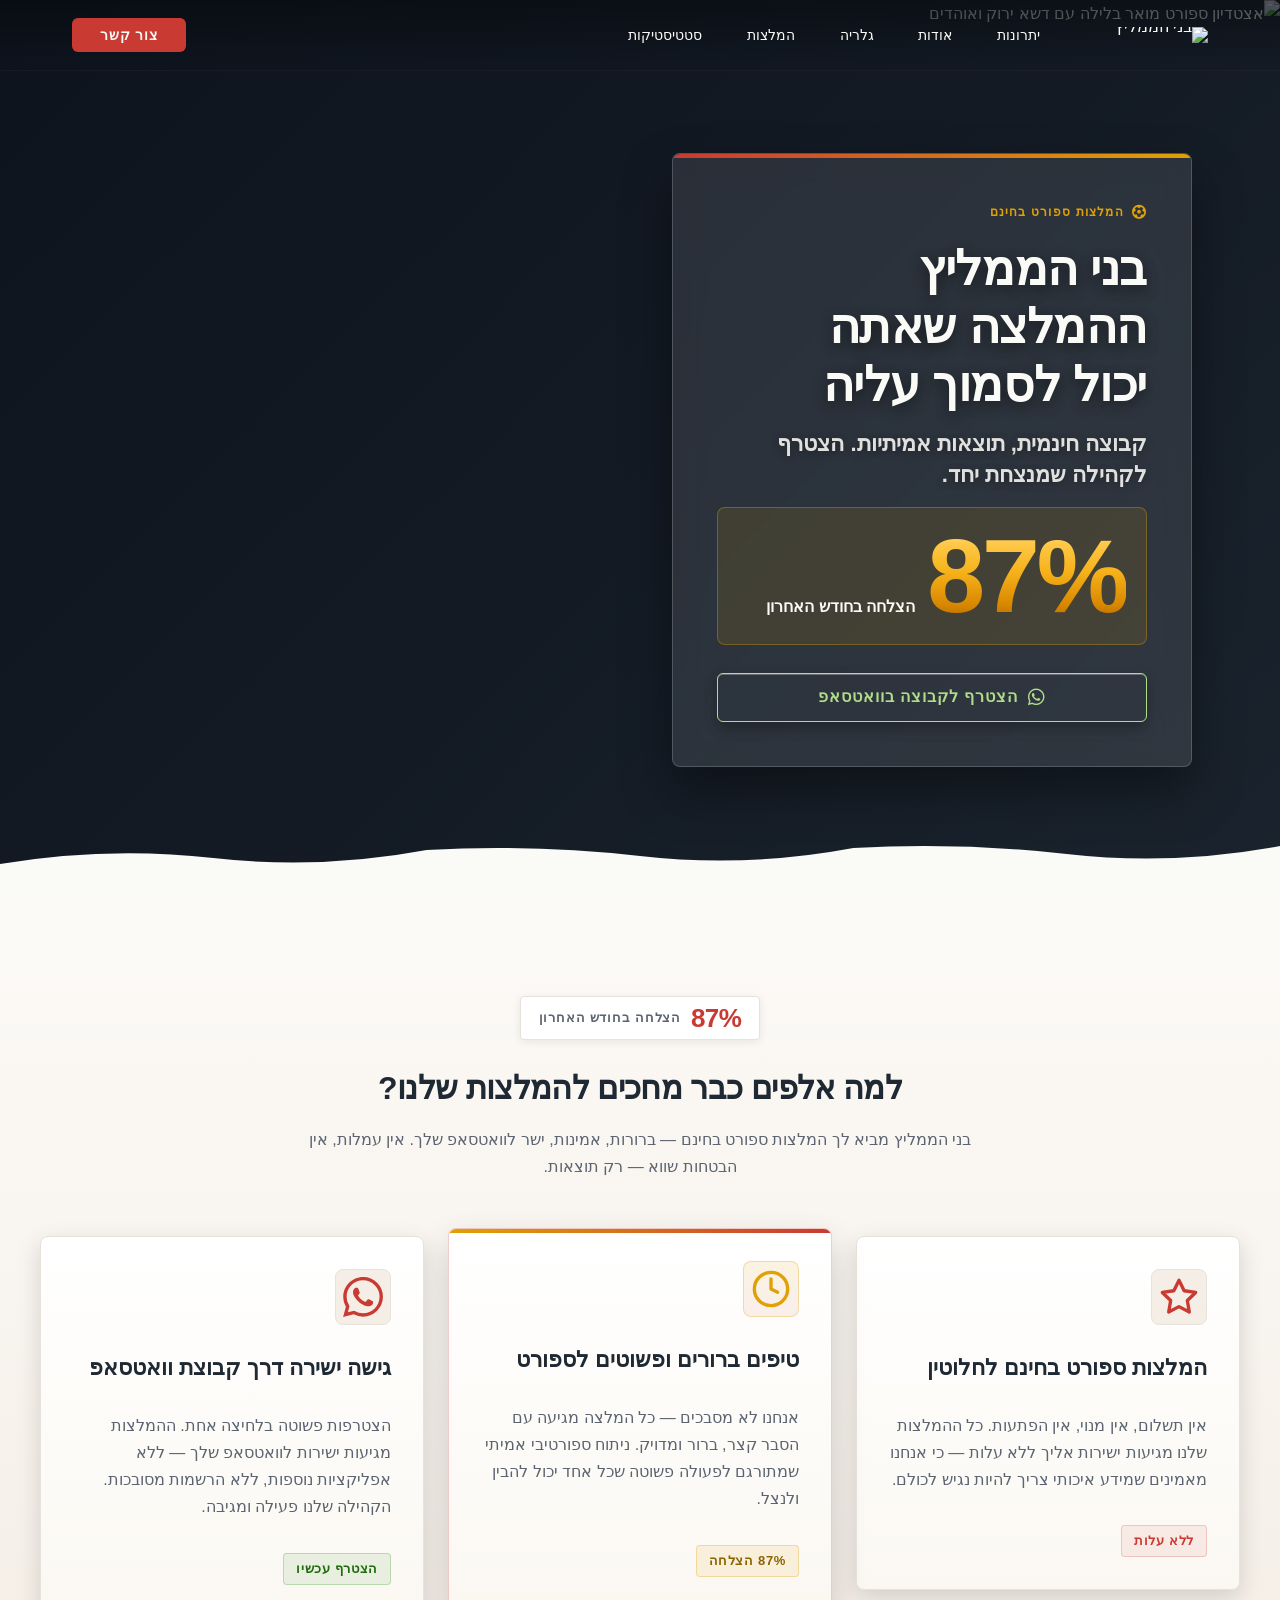
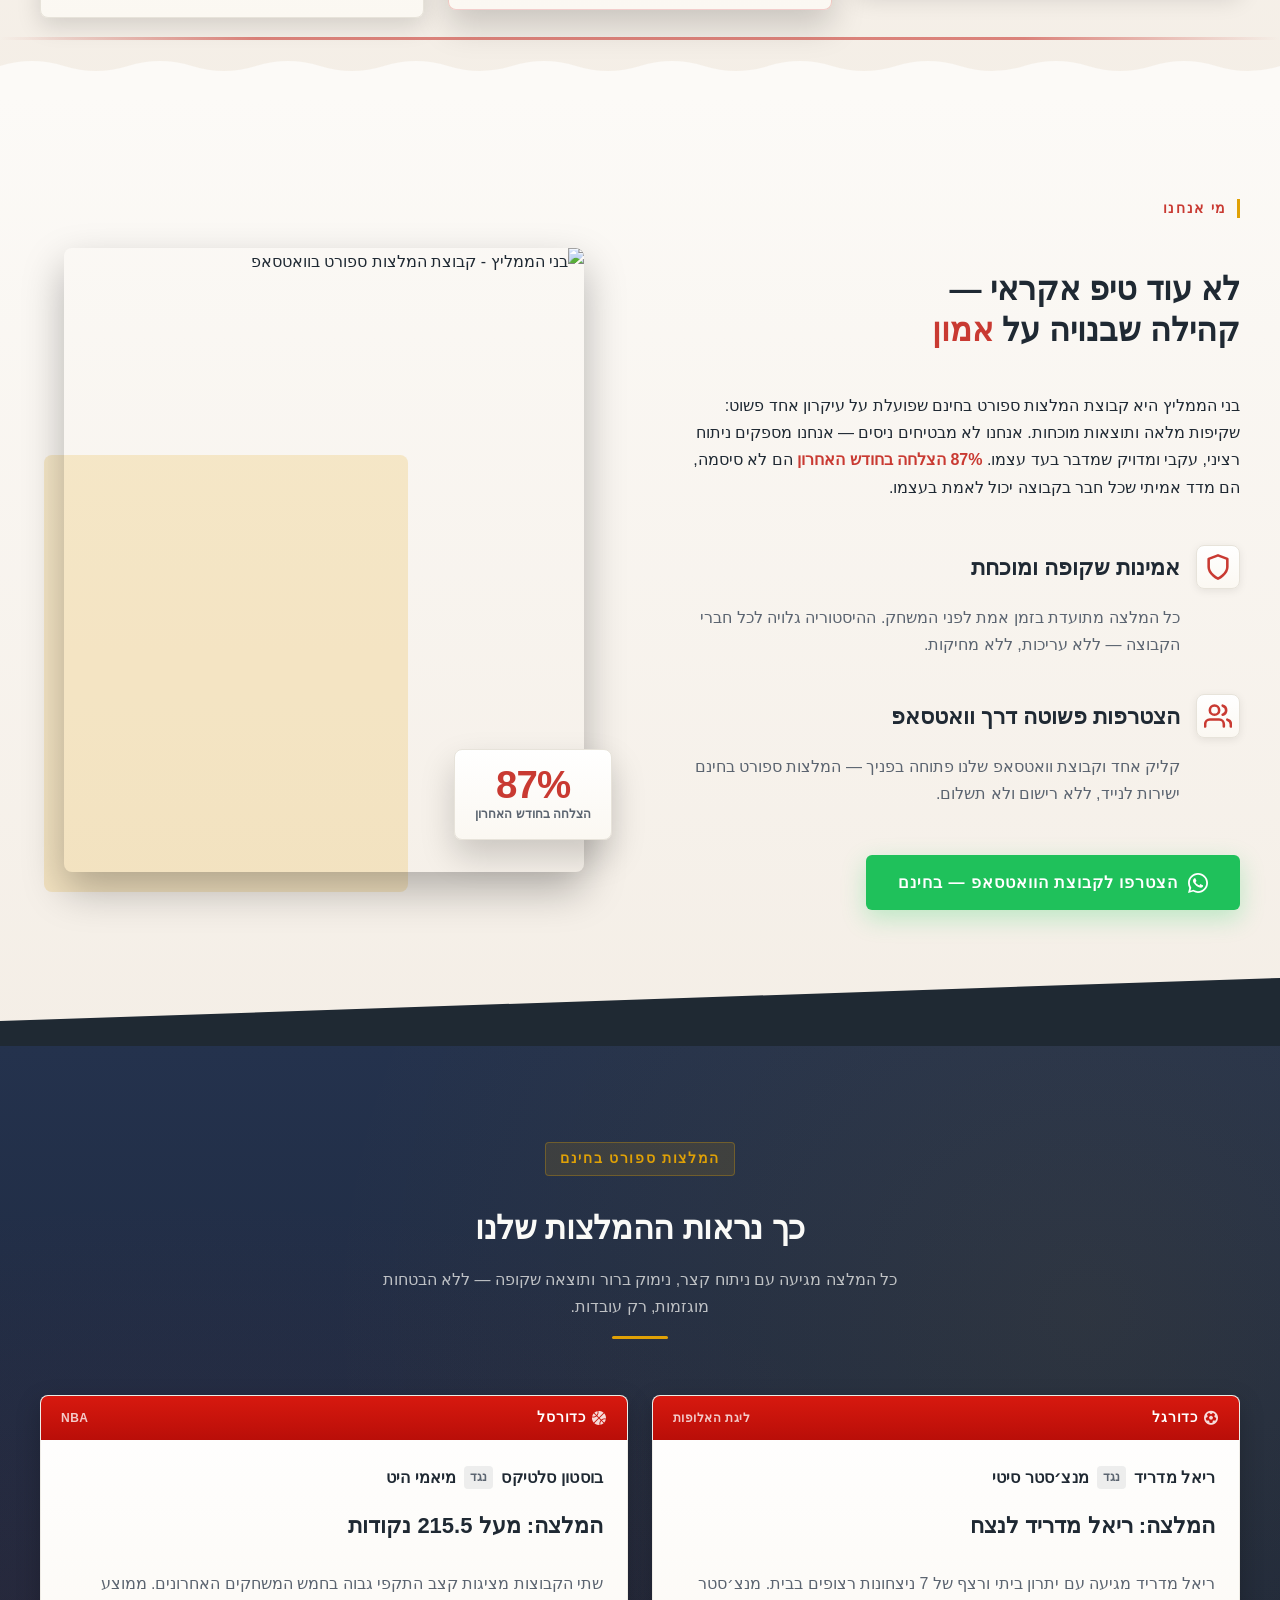
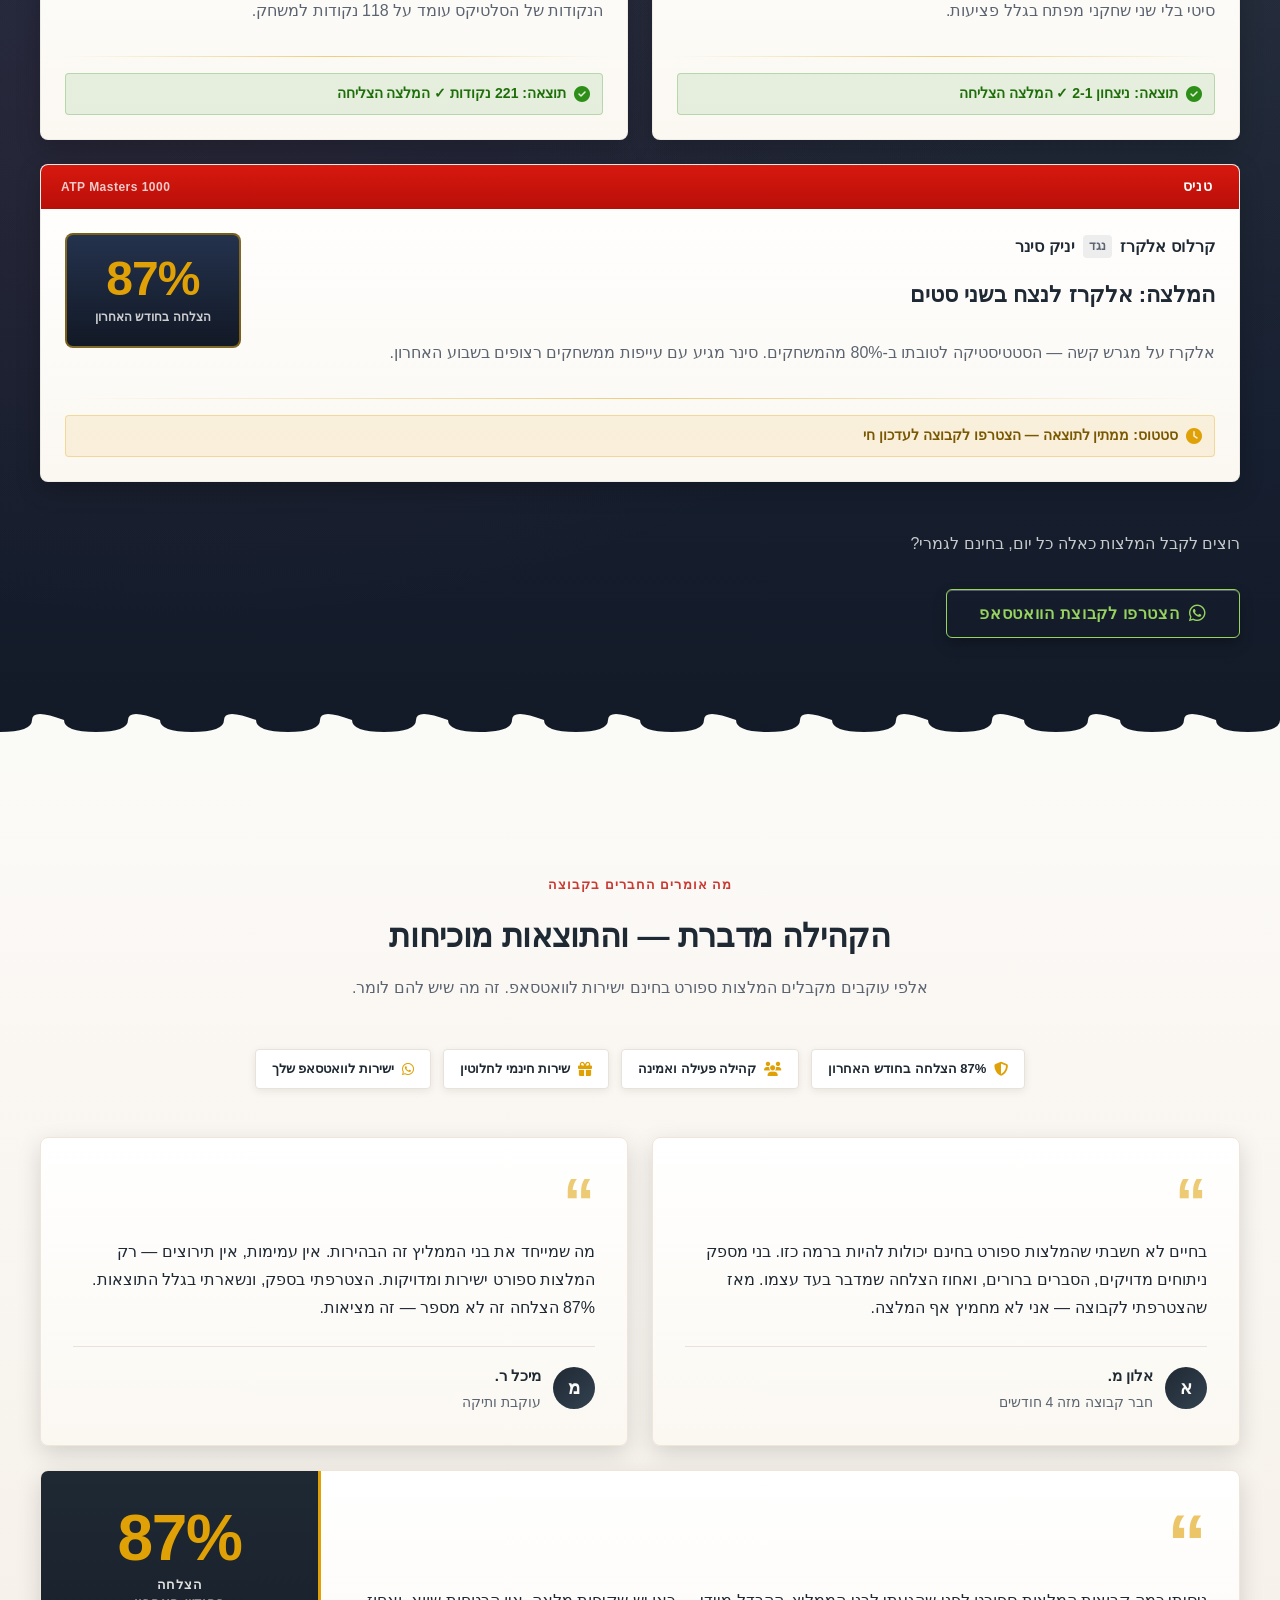
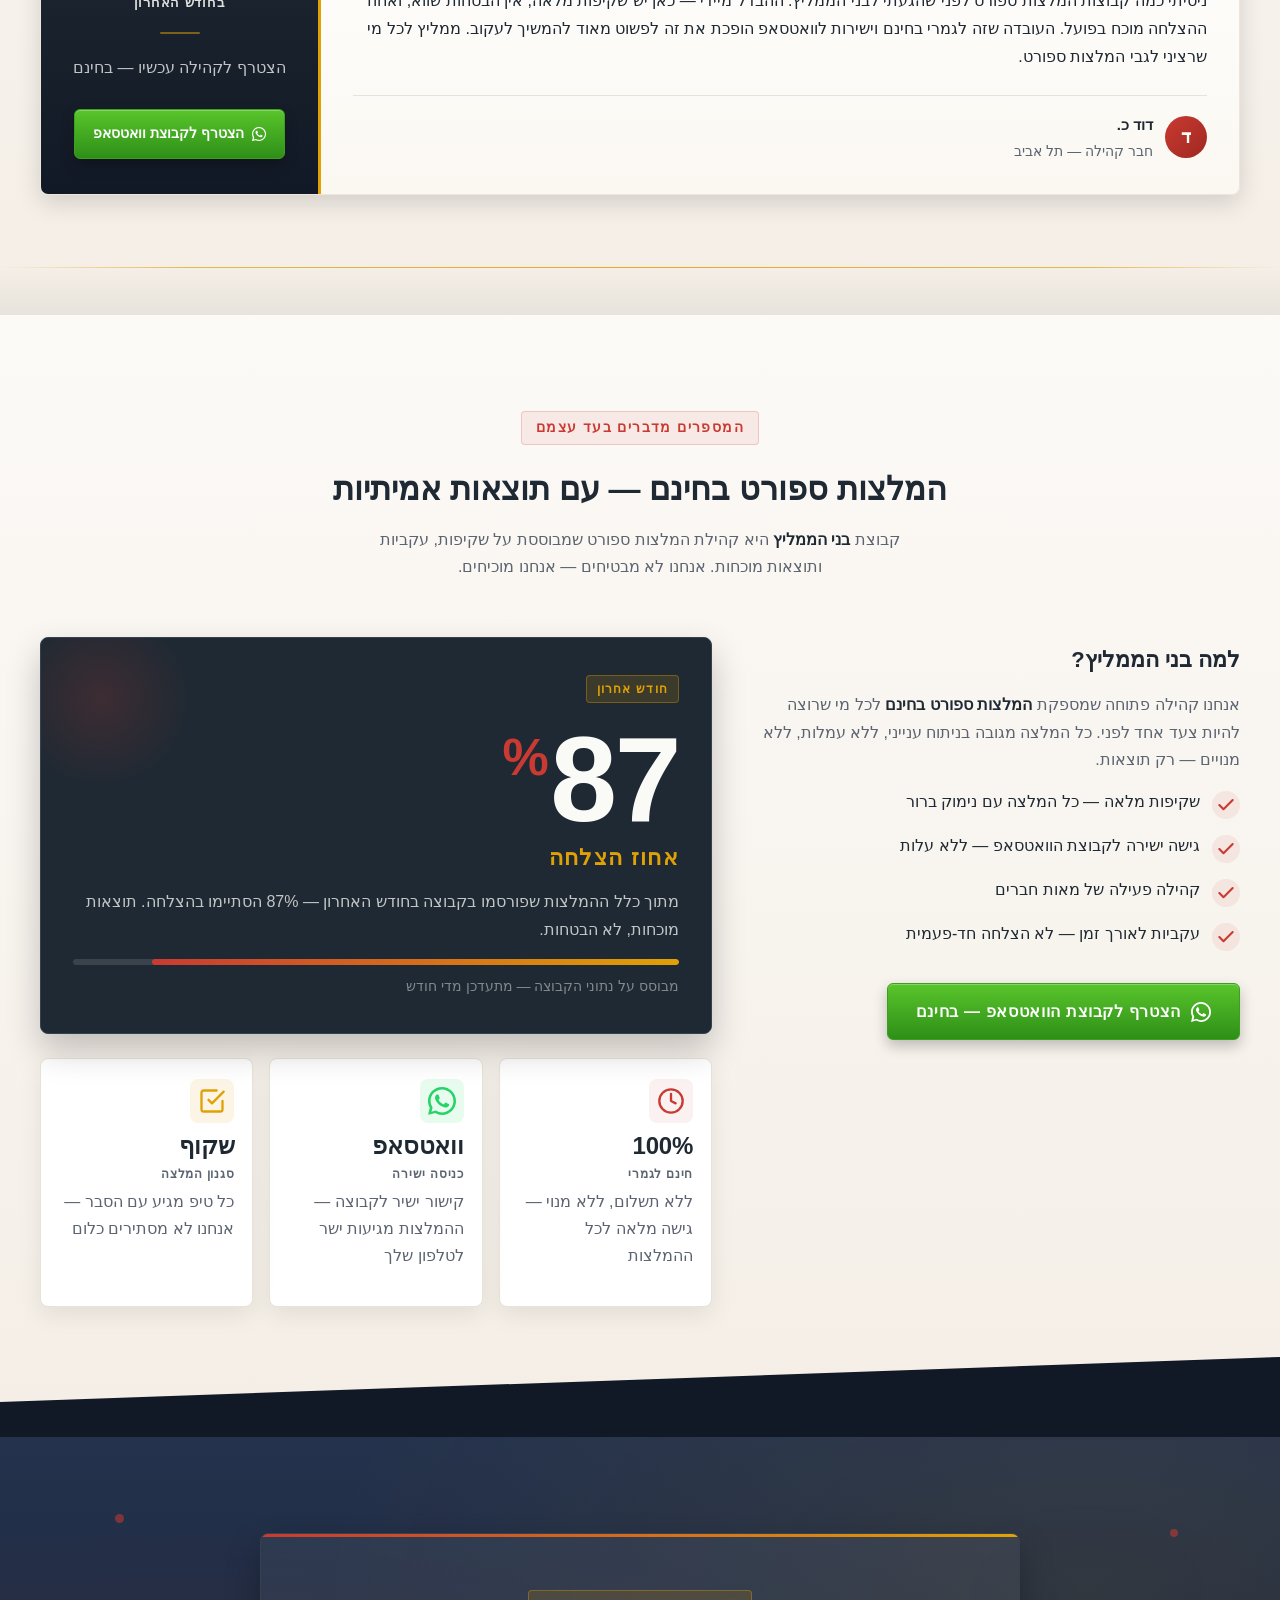
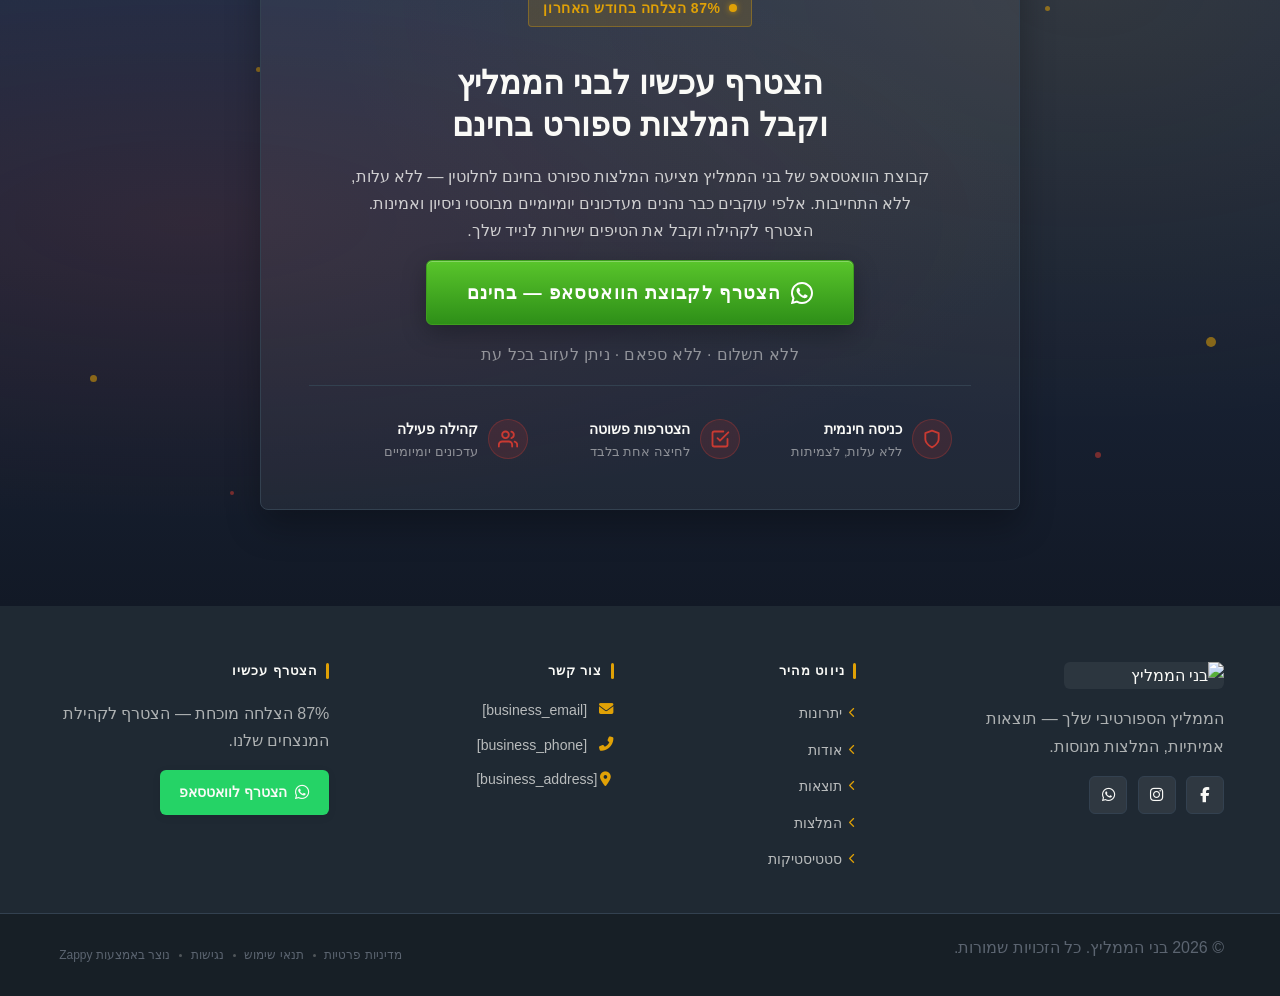
==== commit 54fcdcc3: "Background sync: Progressive GitHub Sync" ====
--- a/index.html
+++ b/index.html
@@ -1068,7 +1068,7 @@
     <!-- Bottom CTA -->
     <div class="index-showcase-cta" style="text-align: center !important; display: flex !important; justify-content: center !important; align-items: flex-start !important; width: 100% !important;">
       <p class="index-showcase-cta-text">רוצים לקבל המלצות כאלה כל יום, בחינם לגמרי?</p>
-      <p class="zappy-editable"><a href="https://chat.whatsapp.com/FGF4bDCophv4e64rrxOBy3?mode=gi_t" target="_blank" rel="noopener noreferrer" class="index-showcase-btn-whatsapp btn btn-outline btn-secondary" data-element-type="button" data-element-id="btn-1774779219191-i5ktx782s" data-native-element="true" style="border-color: var(--primary-color, var(--primary, #8B0000)) !important; color: var(--primary-color, var(--primary, #8B0000)) !important; background-color: transparent !important; background-image: none !important;">
+      <p class="zappy-editable"><a href="https://chat.whatsapp.com/FGF4bDCophv4e64rrxOBy3?mode=gi_t" target="_blank" rel="noopener noreferrer" class="index-showcase-btn-whatsapp btn btn-outline btn-secondary" data-element-type="button" data-element-id="btn-1774779219191-i5ktx782s" data-native-element="true" style="border-color: rgb(150, 211, 95) !important; color: rgb(150, 211, 95) !important; outline: currentcolor; background-color: transparent !important; background-image: none !important;">
         <i class="fa-brands fa-whatsapp" aria-hidden="true"></i>
         הצטרפו לקבוצת הוואטסאפ
       </a>
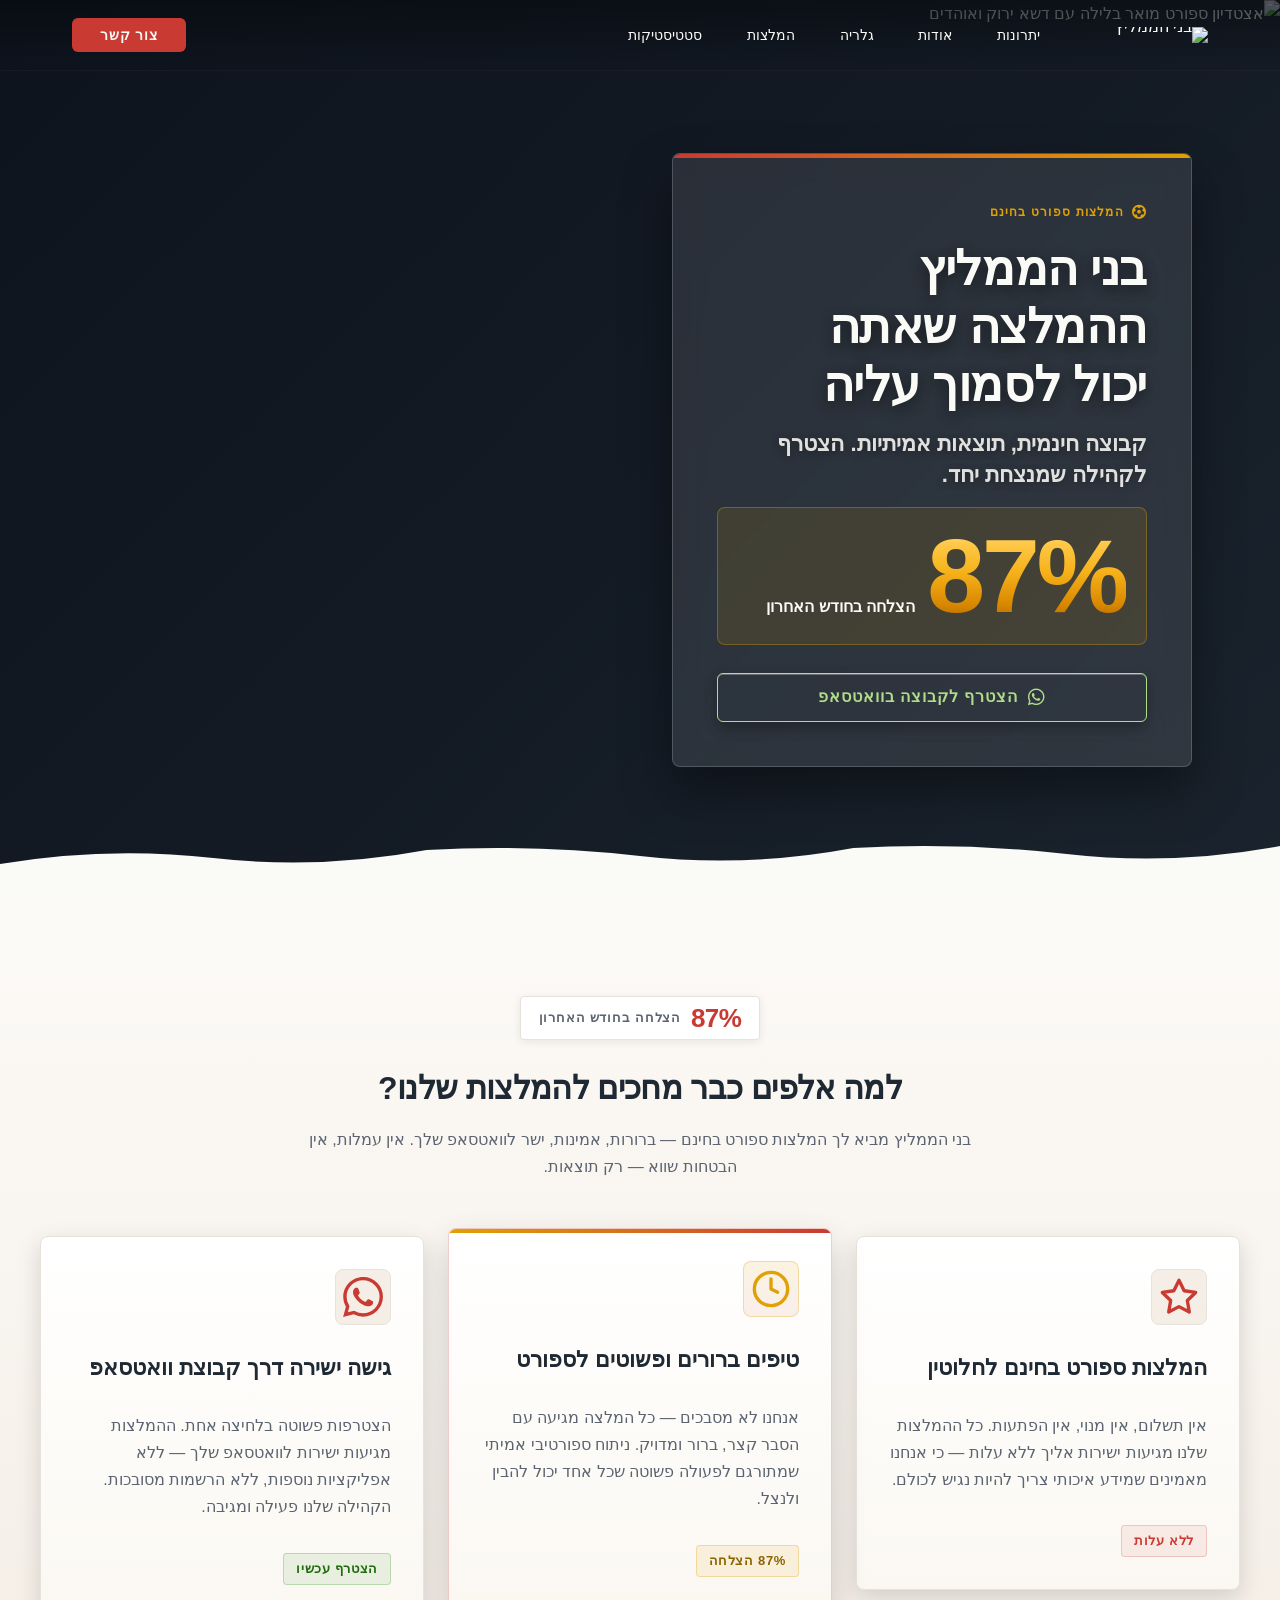
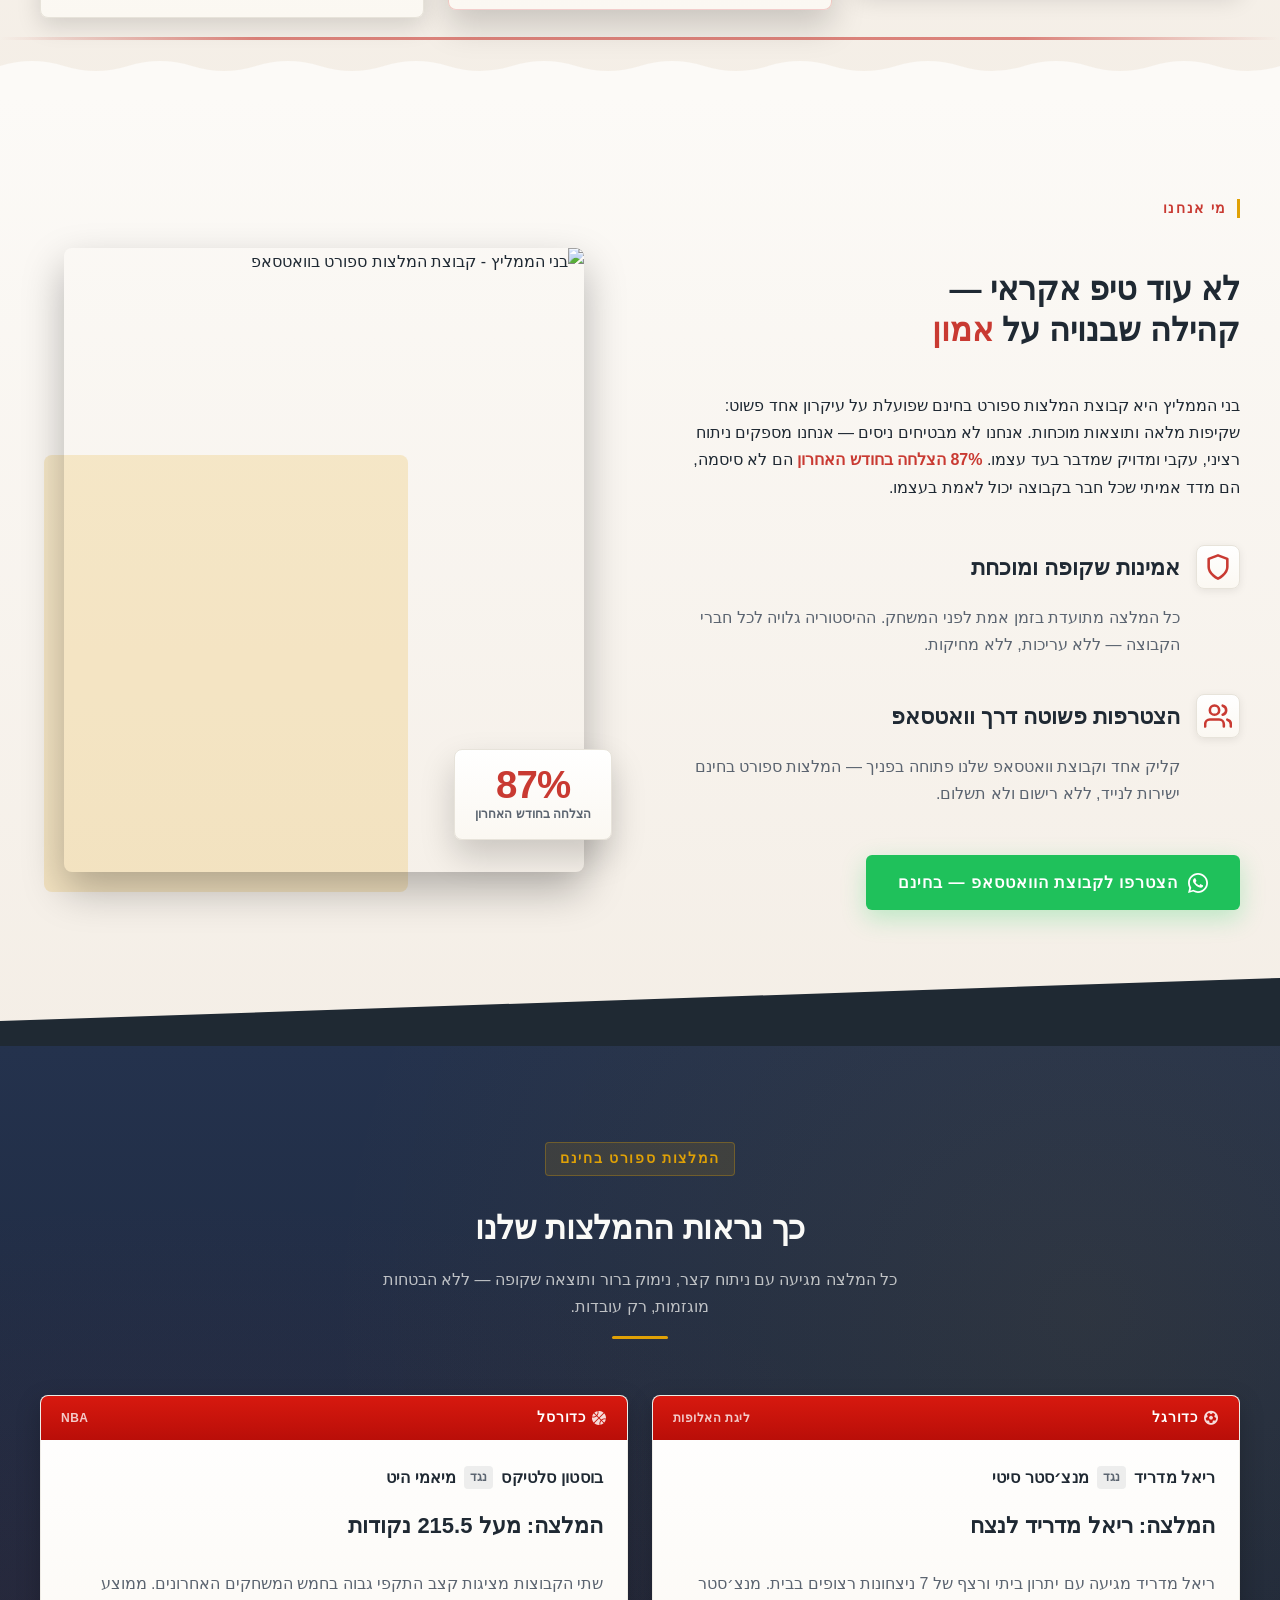
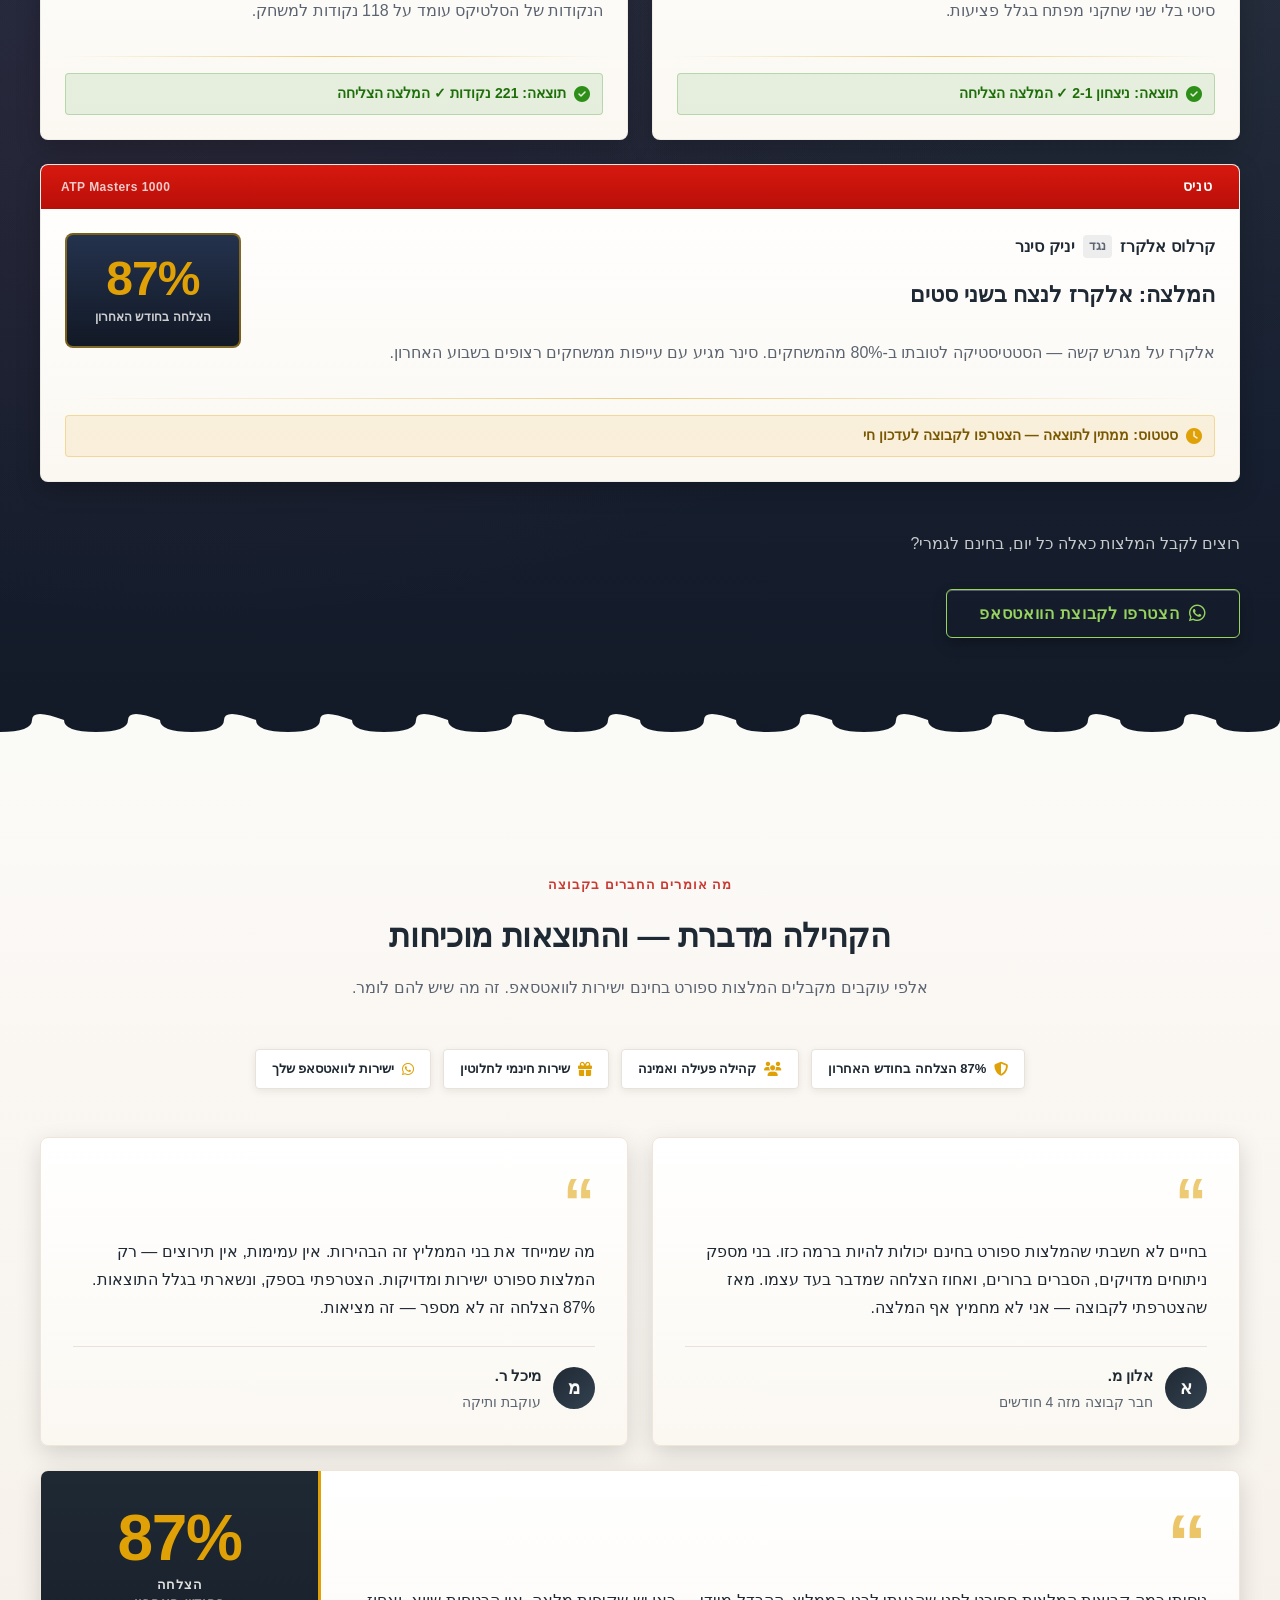
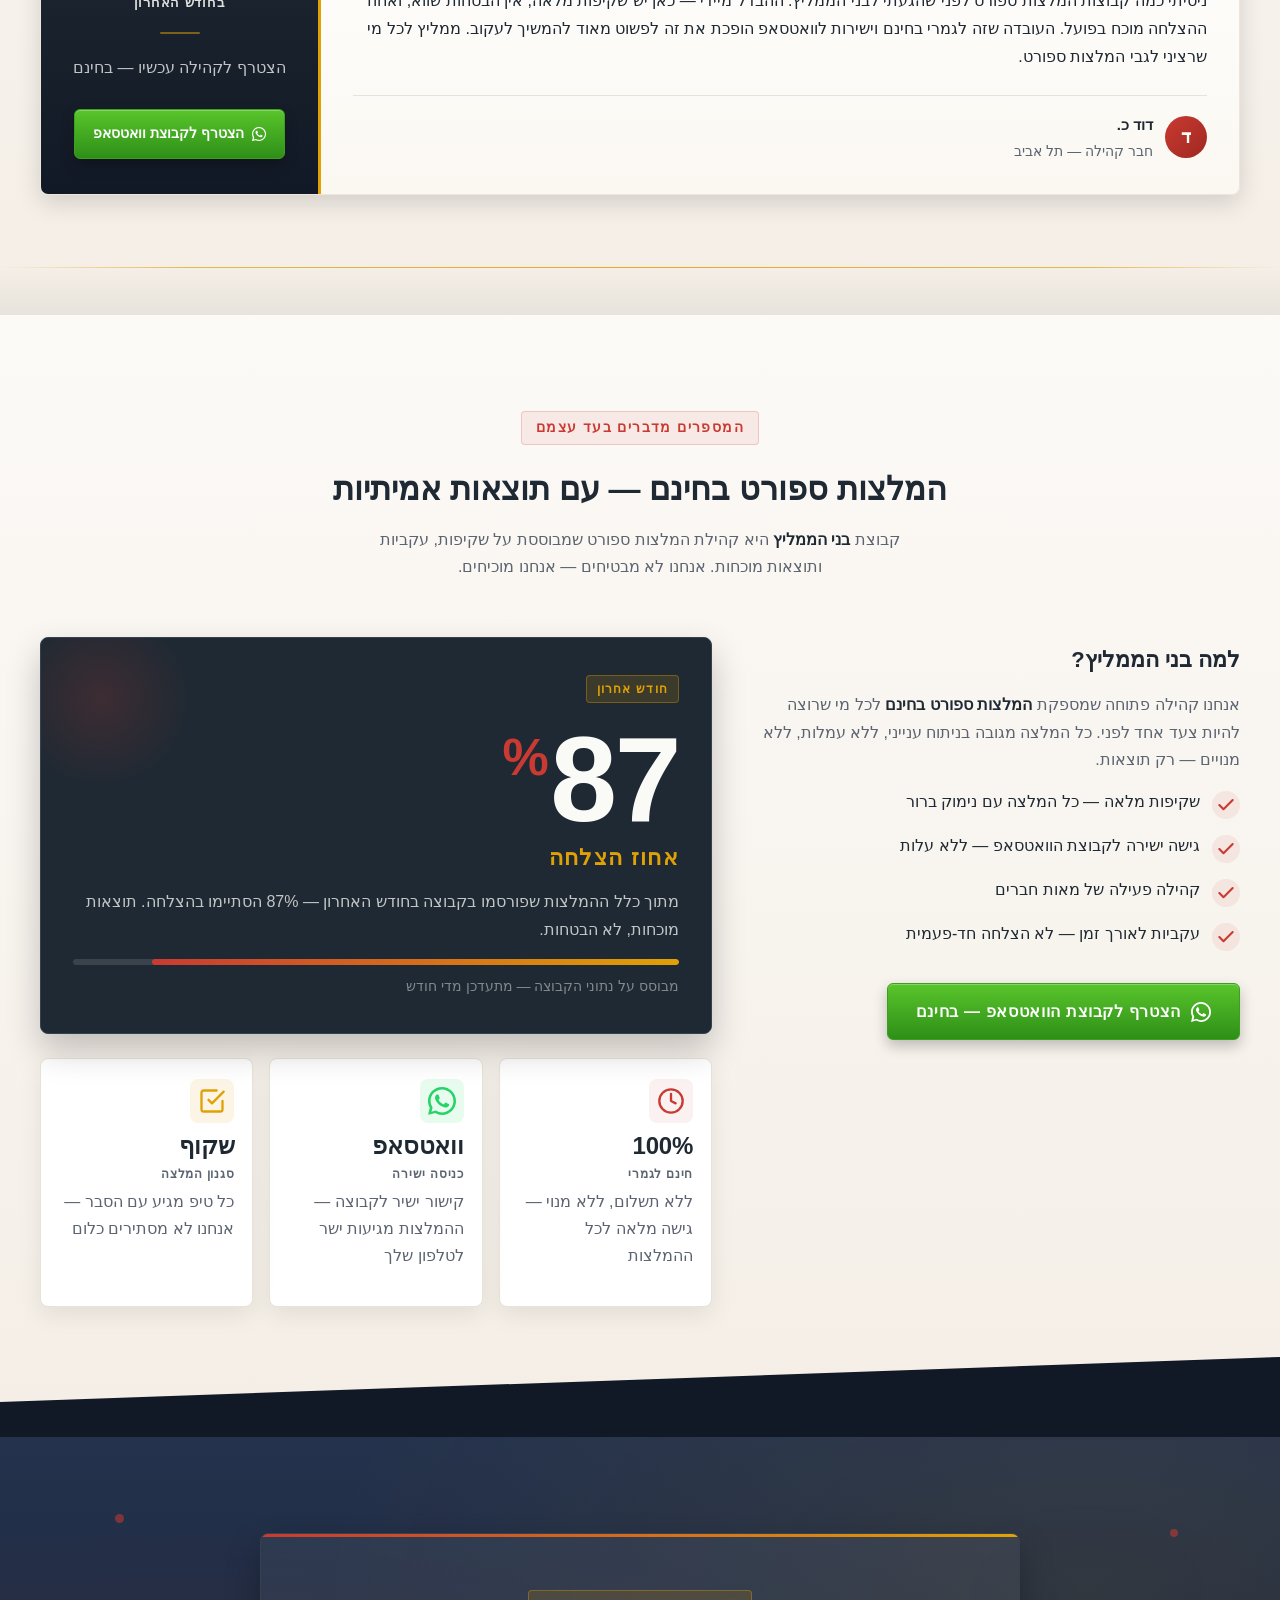
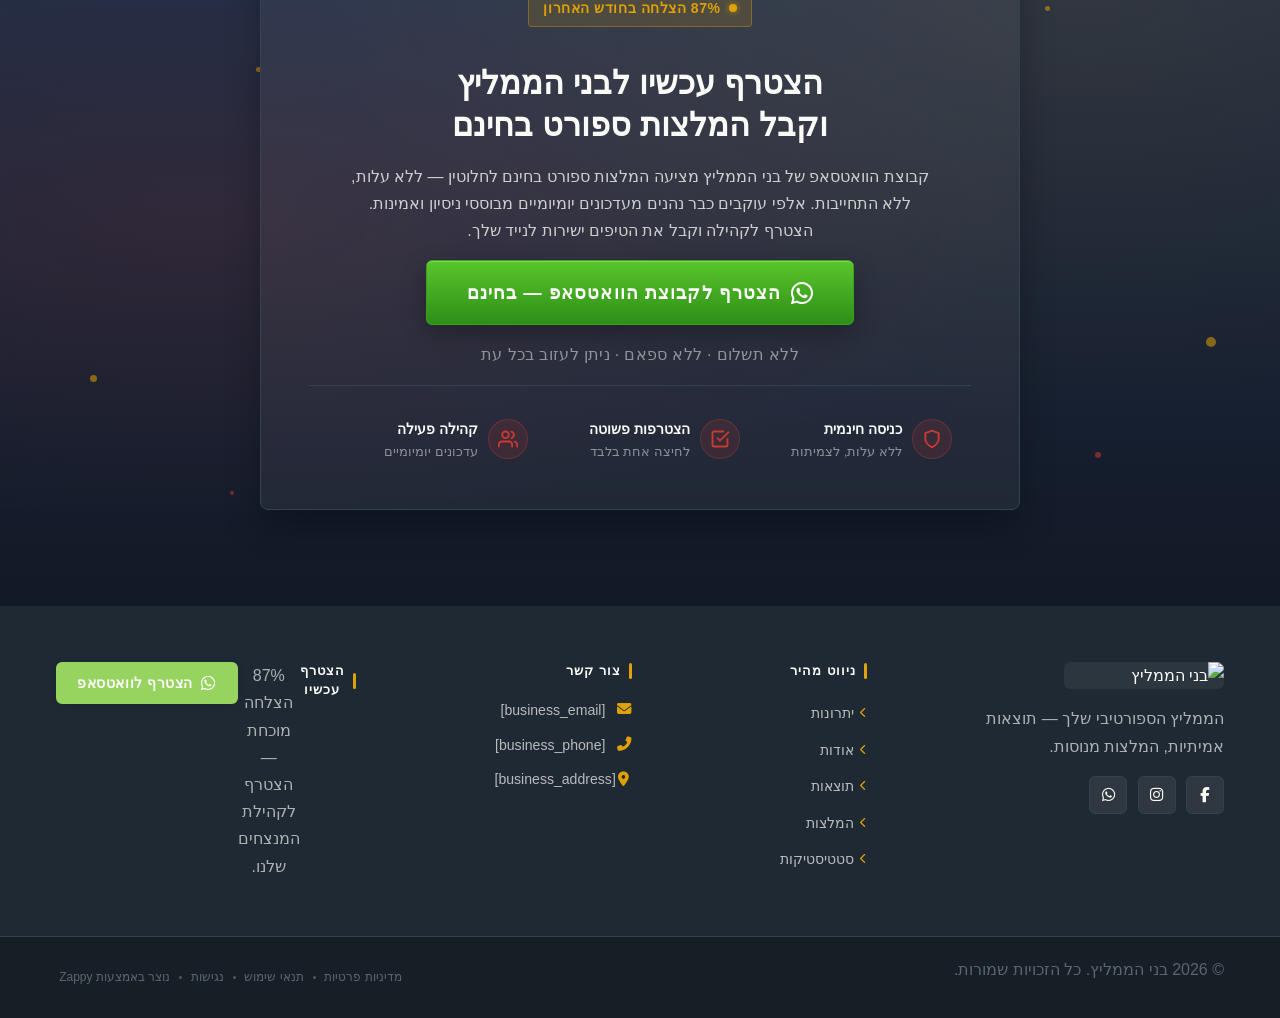
==== commit 60bc9b8b: "Background sync: Progressive GitHub Sync" ====
--- a/index.html
+++ b/index.html
@@ -1399,7 +1399,7 @@
 </section>
   </main>
   
-  <footer class="site-footer"><div class="footer-top"><div class="footer-container"><div class="footer-grid"><div class="footer-col footer-brand"><img src="/assets/business-logo.webp" alt="בני הממליץ" class="logo"><p class="footer-tagline">הממליץ הספורטיבי שלך — תוצאות אמיתיות, המלצות מנוסות.</p><div class="footer-social"><a href="[facebook_handle]" aria-label="Facebook"><i class="fab fa-facebook-f"></i></a><a href="[instagram_handle]" aria-label="Instagram"><i class="fab fa-instagram"></i></a><a href="[whatsapp_handle]" aria-label="WhatsApp"><i class="fab fa-whatsapp"></i></a></div></div><div class="footer-col"><h4 class="footer-heading"><span class="heading-accent"></span>ניווט מהיר</h4><ul class="footer-links"><li><a href="#features"><i class="fas fa-chevron-left"></i>יתרונות</a></li><li><a href="#about"><i class="fas fa-chevron-left"></i>אודות</a></li><li><a href="#showcase"><i class="fas fa-chevron-left"></i>תוצאות</a></li><li><a href="#testimonials"><i class="fas fa-chevron-left"></i>המלצות</a></li><li><a href="#stats"><i class="fas fa-chevron-left"></i>סטטיסטיקות</a></li></ul></div><div class="footer-col"><h4 class="footer-heading"><span class="heading-accent"></span>צור קשר</h4><ul class="footer-contact"><li><i class="fas fa-envelope"></i><a href="mailto:[business_email]">[business_email]</a></li><li><i class="fas fa-phone-alt"></i><a href="tel:[business_phone]">[business_phone]</a></li><li><a href="/"><i class="fas fa-map-marker-alt"></i><span>[business_address]</span></a></li></ul></div><div class="footer-col footer-cta-col"><h4 class="footer-heading"><span class="heading-accent"></span>הצטרף עכשיו</h4><p class="footer-cta-text">87% הצלחה מוכחת — הצטרף לקהילת המנצחים שלנו.</p><a href="[whatsapp_handle]" class="footer-whatsapp-btn"><i class="fab fa-whatsapp"></i>הצטרף לוואטסאפ</a></div></div></div></div><div class="footer-bottom"><div class="footer-container"><div class="footer-bottom-inner"><p class="footer-copyright">© 2026 בני הממליץ. כל הזכויות שמורות.</p><div class="footer-legal"><a href="/privacy">מדיניות פרטיות</a><span class="legal-sep"></span><a href="/terms">תנאי שימוש</a><span class="legal-sep"></span><a href="/accessibility">נגישות</a><span class="legal-sep"></span><a href="https://zappy5.com" target="_blank" class="zappy-attribution">נוצר באמצעות Zappy</a></div></div></div></div></footer>
+  <footer class="site-footer"><div class="footer-top"><div class="footer-container"><div class="footer-grid"><div class="footer-col footer-brand"><img src="/assets/business-logo.webp" alt="בני הממליץ" class="logo zappy-editable-image" data-element-type="image" data-element-id="img-1774779219197-tndxme999" data-resize-handler-attached="true"><p class="footer-tagline">הממליץ הספורטיבי שלך — תוצאות אמיתיות, המלצות מנוסות.</p><div class="footer-social"><a href="[facebook_handle]" aria-label="Facebook"><i class="fab fa-facebook-f"></i></a><a href="[instagram_handle]" aria-label="Instagram"><i class="fab fa-instagram" data-element-type="icon" data-element-id="icon-1774779219197-kv9b2vp08" data-icon-type="fontawesome"></i></a><a href="[whatsapp_handle]" aria-label="WhatsApp"><i class="fab fa-whatsapp" data-element-type="icon" data-element-id="icon-1774779219197-x73inn6y1" data-icon-type="fontawesome"></i></a></div></div><div class="footer-col"><h4 class="footer-heading"><span class="heading-accent"></span>ניווט מהיר</h4><ul class="footer-links"><li><a href="#features"><i class="fas fa-chevron-left"></i>יתרונות</a></li><li><a href="#about"><i class="fas fa-chevron-left"></i>אודות</a></li><li><a href="#showcase"><i class="fas fa-chevron-left"></i>תוצאות</a></li><li><a href="#testimonials"><i class="fas fa-chevron-left"></i>המלצות</a></li><li><a href="#stats"><i class="fas fa-chevron-left"></i>סטטיסטיקות</a></li></ul></div><div class="footer-col"><h4 class="footer-heading"><span class="heading-accent"></span>צור קשר</h4><ul class="footer-contact"><li><i class="fas fa-envelope" data-element-type="icon" data-element-id="icon-1774779219197-22d7mshdl" data-icon-type="fontawesome"></i><a href="mailto:[business_email]">[business_email]</a></li><li><i class="fas fa-phone-alt" data-element-type="icon" data-element-id="icon-1774779219197-x2h2w5r6p" data-icon-type="fontawesome"></i><a href="tel:[business_phone]">[business_phone]</a></li><li><a href="/"><i class="fas fa-map-marker-alt" data-element-type="icon" data-element-id="icon-1774779219197-sg9xnkjd1" data-icon-type="fontawesome"></i><span>[business_address]</span></a></li></ul></div><div class="footer-col footer-cta-col" style="text-align: center !important; display: flex !important; justify-content: center !important; align-items: flex-start !important; width: 100% !important;"><h4 class="footer-heading"><span class="heading-accent"></span>הצטרף עכשיו</h4><p class="footer-cta-text">87% הצלחה מוכחת — הצטרף לקהילת המנצחים שלנו.</p><p class="zappy-editable"><a href="https://chat.whatsapp.com/FGF4bDCophv4e64rrxOBy3?mode=gi_t" class="footer-whatsapp-btn btn btn-primary" data-element-type="button" data-element-id="btn-1774779219191-8fgkhfwau" data-native-element="true" target="_blank" rel="noopener noreferrer" style="border-color: rgb(150, 211, 95) !important; color: var(--light-text, #ffffff) !important; background-color: rgb(150, 211, 95) !important; background-image: none !important;" data-text-color="light"><i class="fab fa-whatsapp"></i>הצטרף לוואטסאפ</a></p></div></div></div></div><div class="footer-bottom"><div class="footer-container"><div class="footer-bottom-inner"><p class="footer-copyright">© 2026 בני הממליץ. כל הזכויות שמורות.</p><div class="footer-legal"><a href="/privacy">מדיניות פרטיות</a><span class="legal-sep"></span><a href="/terms">תנאי שימוש</a><span class="legal-sep"></span><a href="/accessibility">נגישות</a><span class="legal-sep"></span><a href="https://zappy5.com" target="_blank" class="zappy-attribution">נוצר באמצעות Zappy</a></div></div></div></div></footer>
   
   <a href="https://wa.me/[whatsapp_handle]" class="whatsapp-float" aria-label="WhatsApp">
     <i class="fab fa-whatsapp"></i>
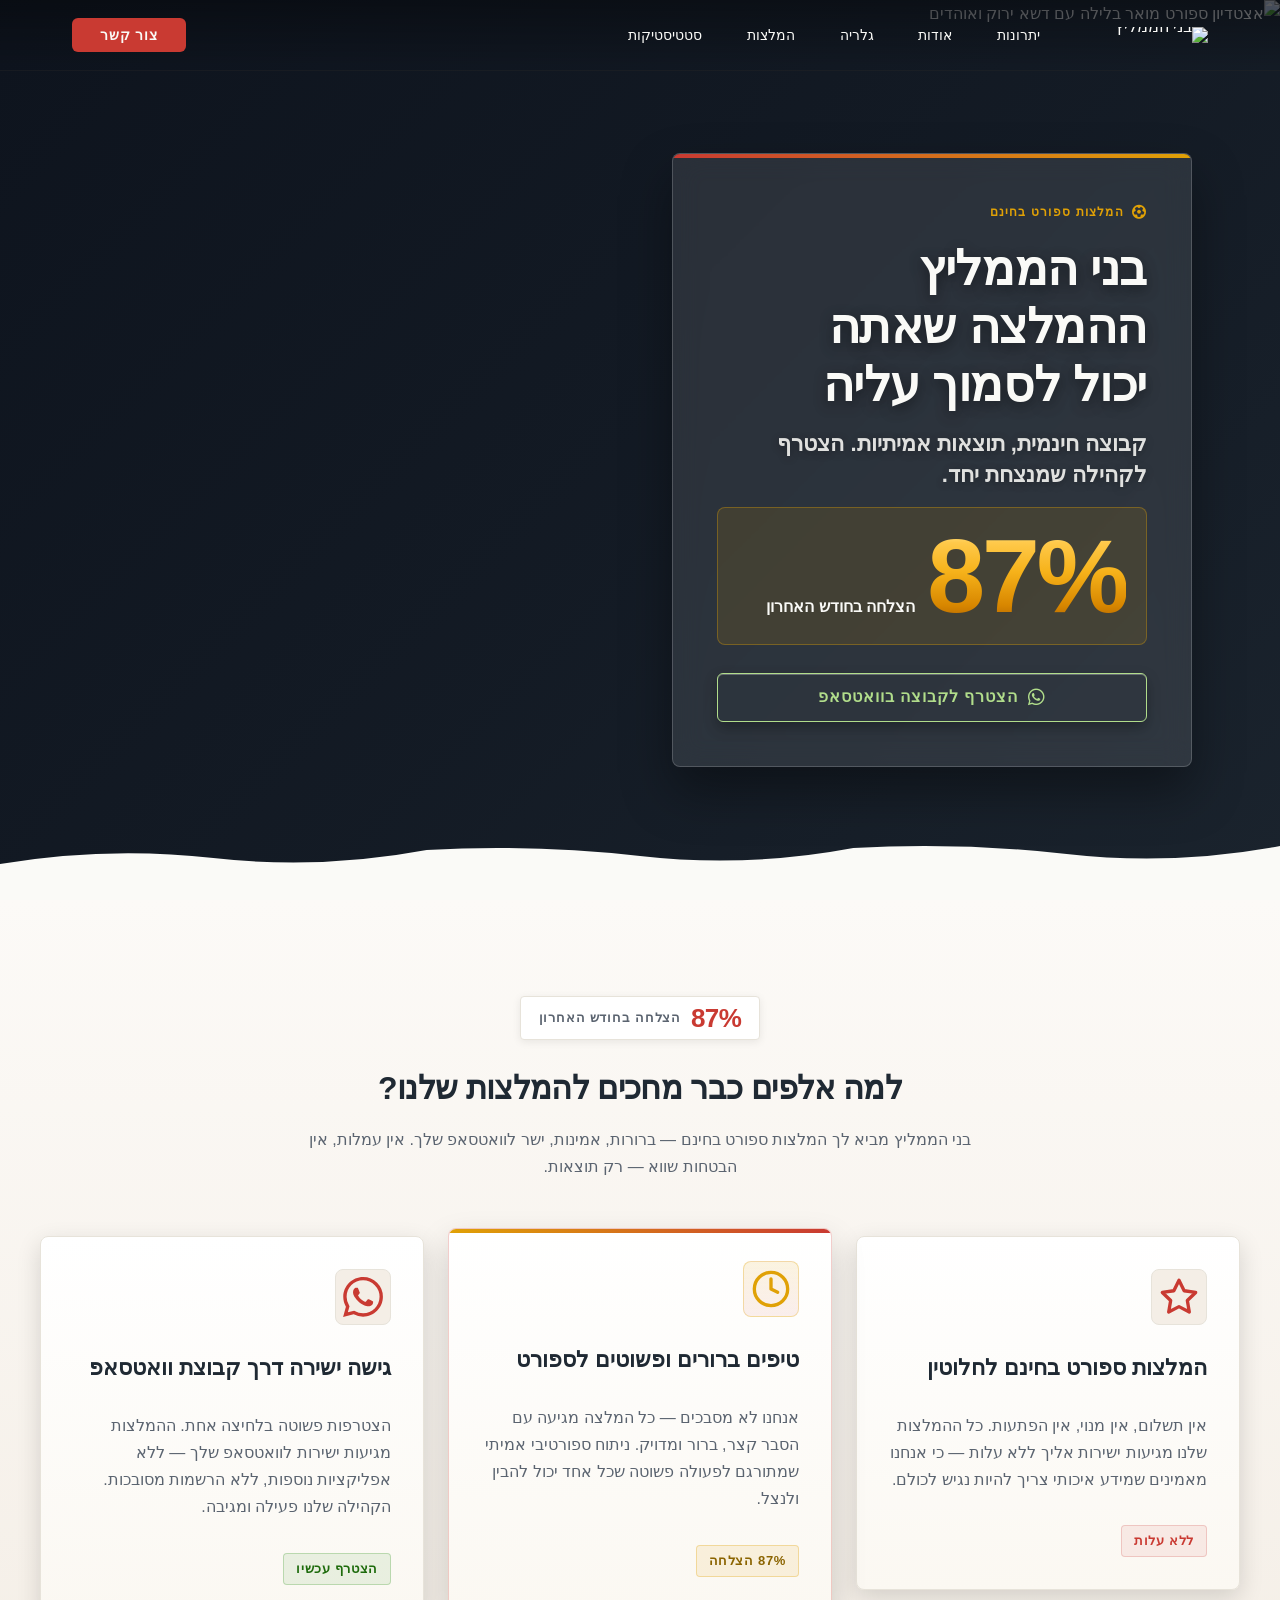
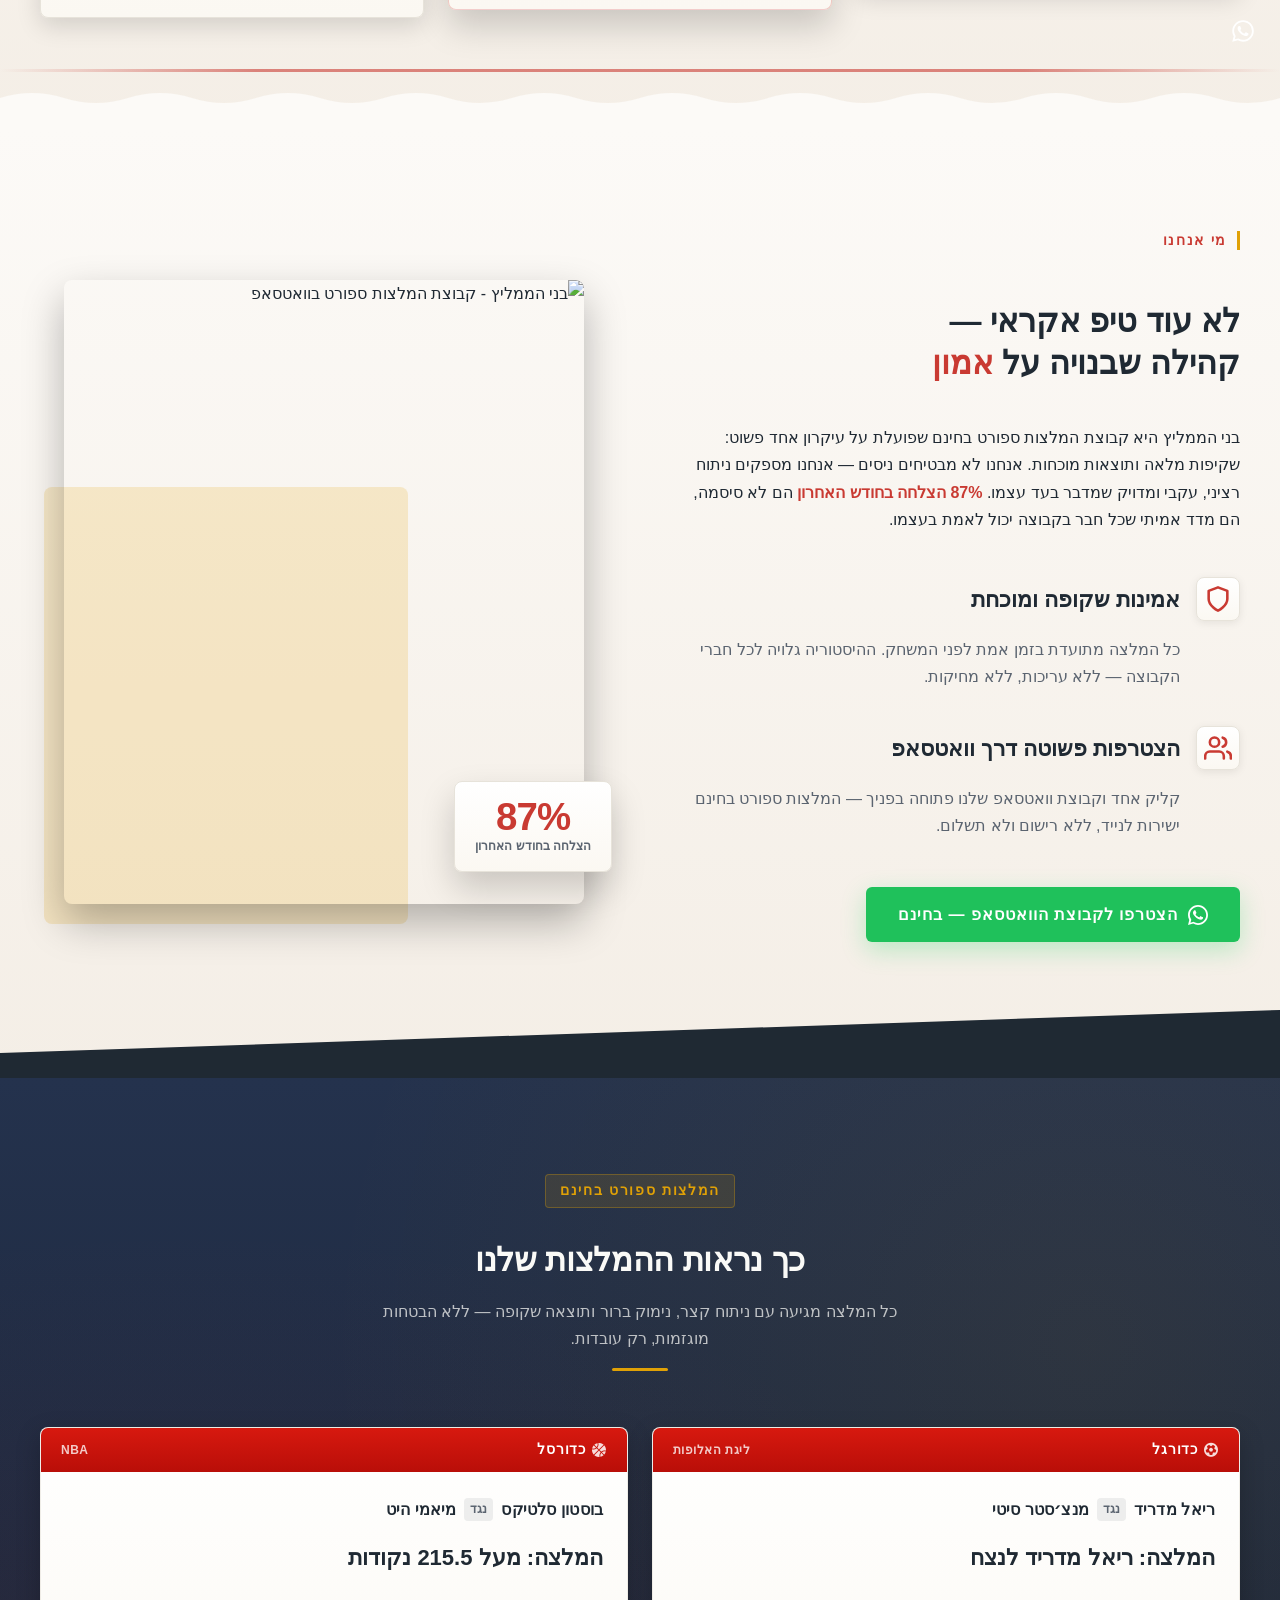
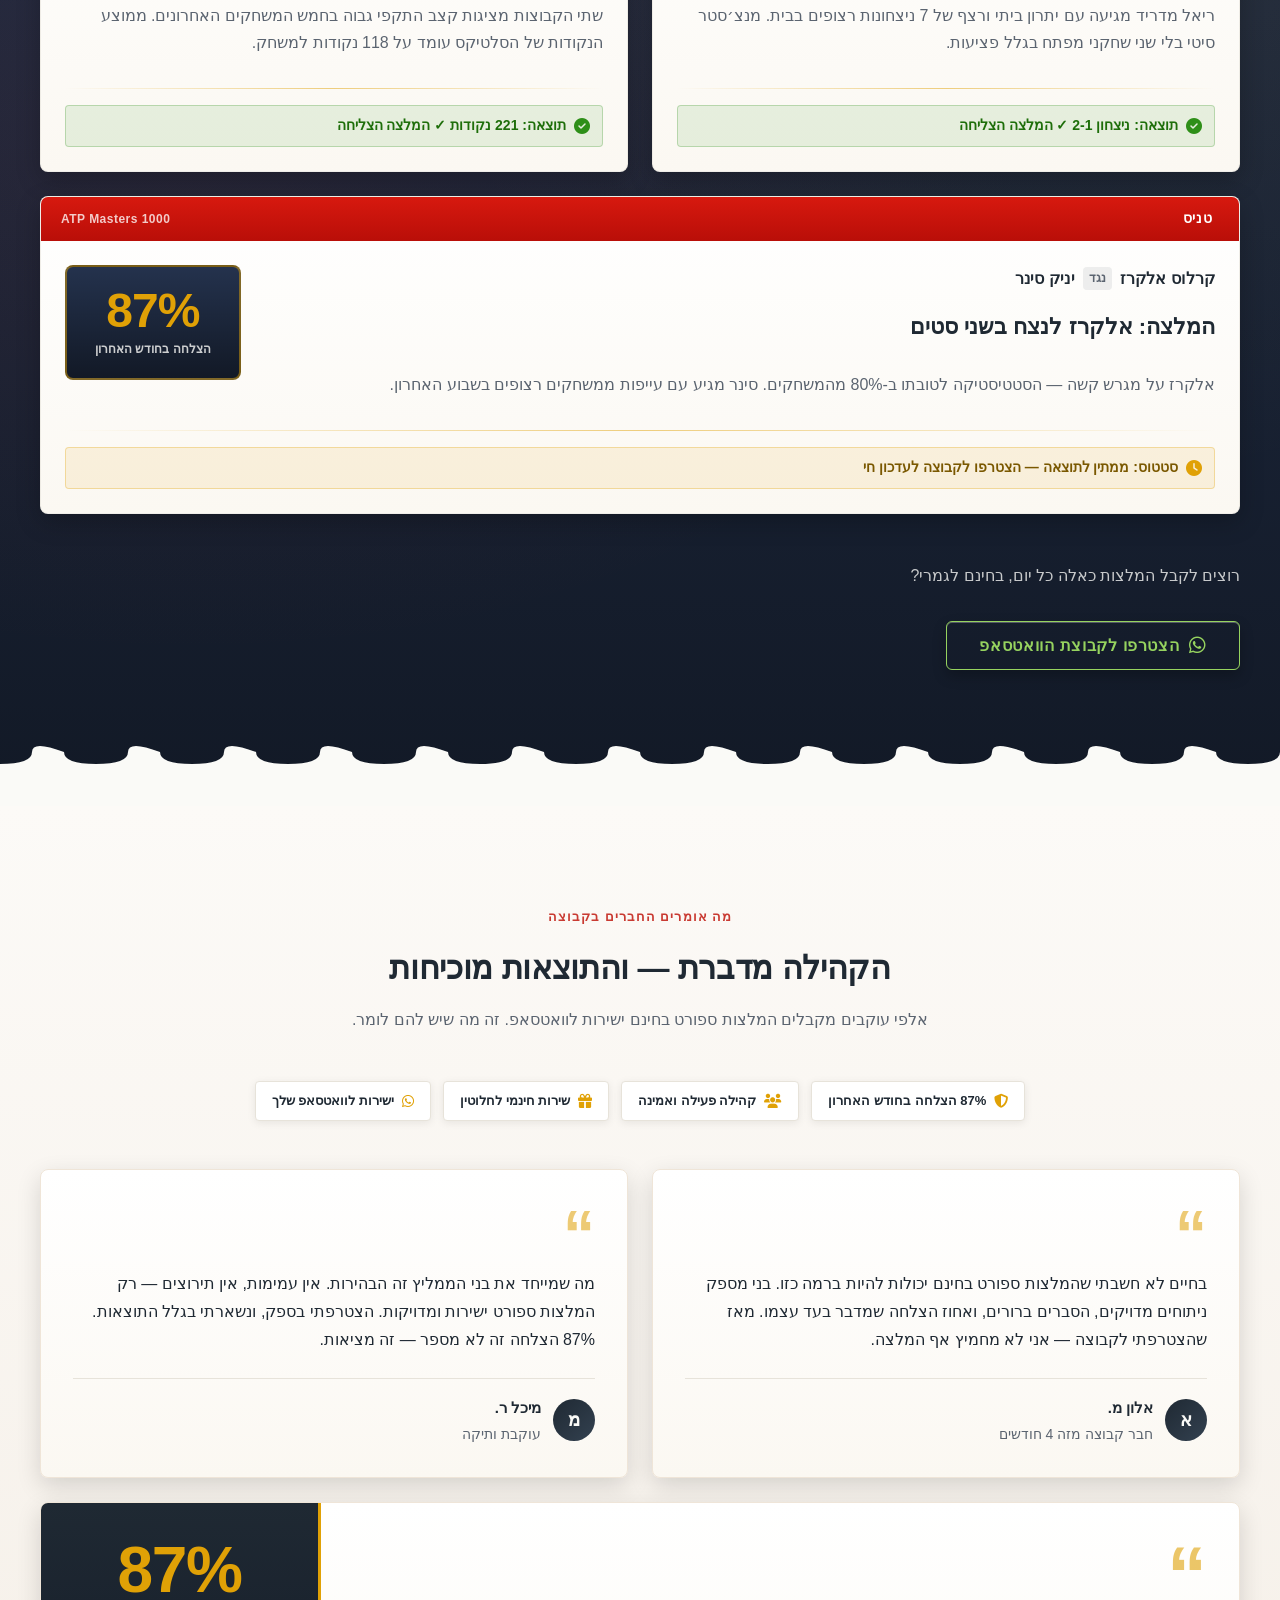
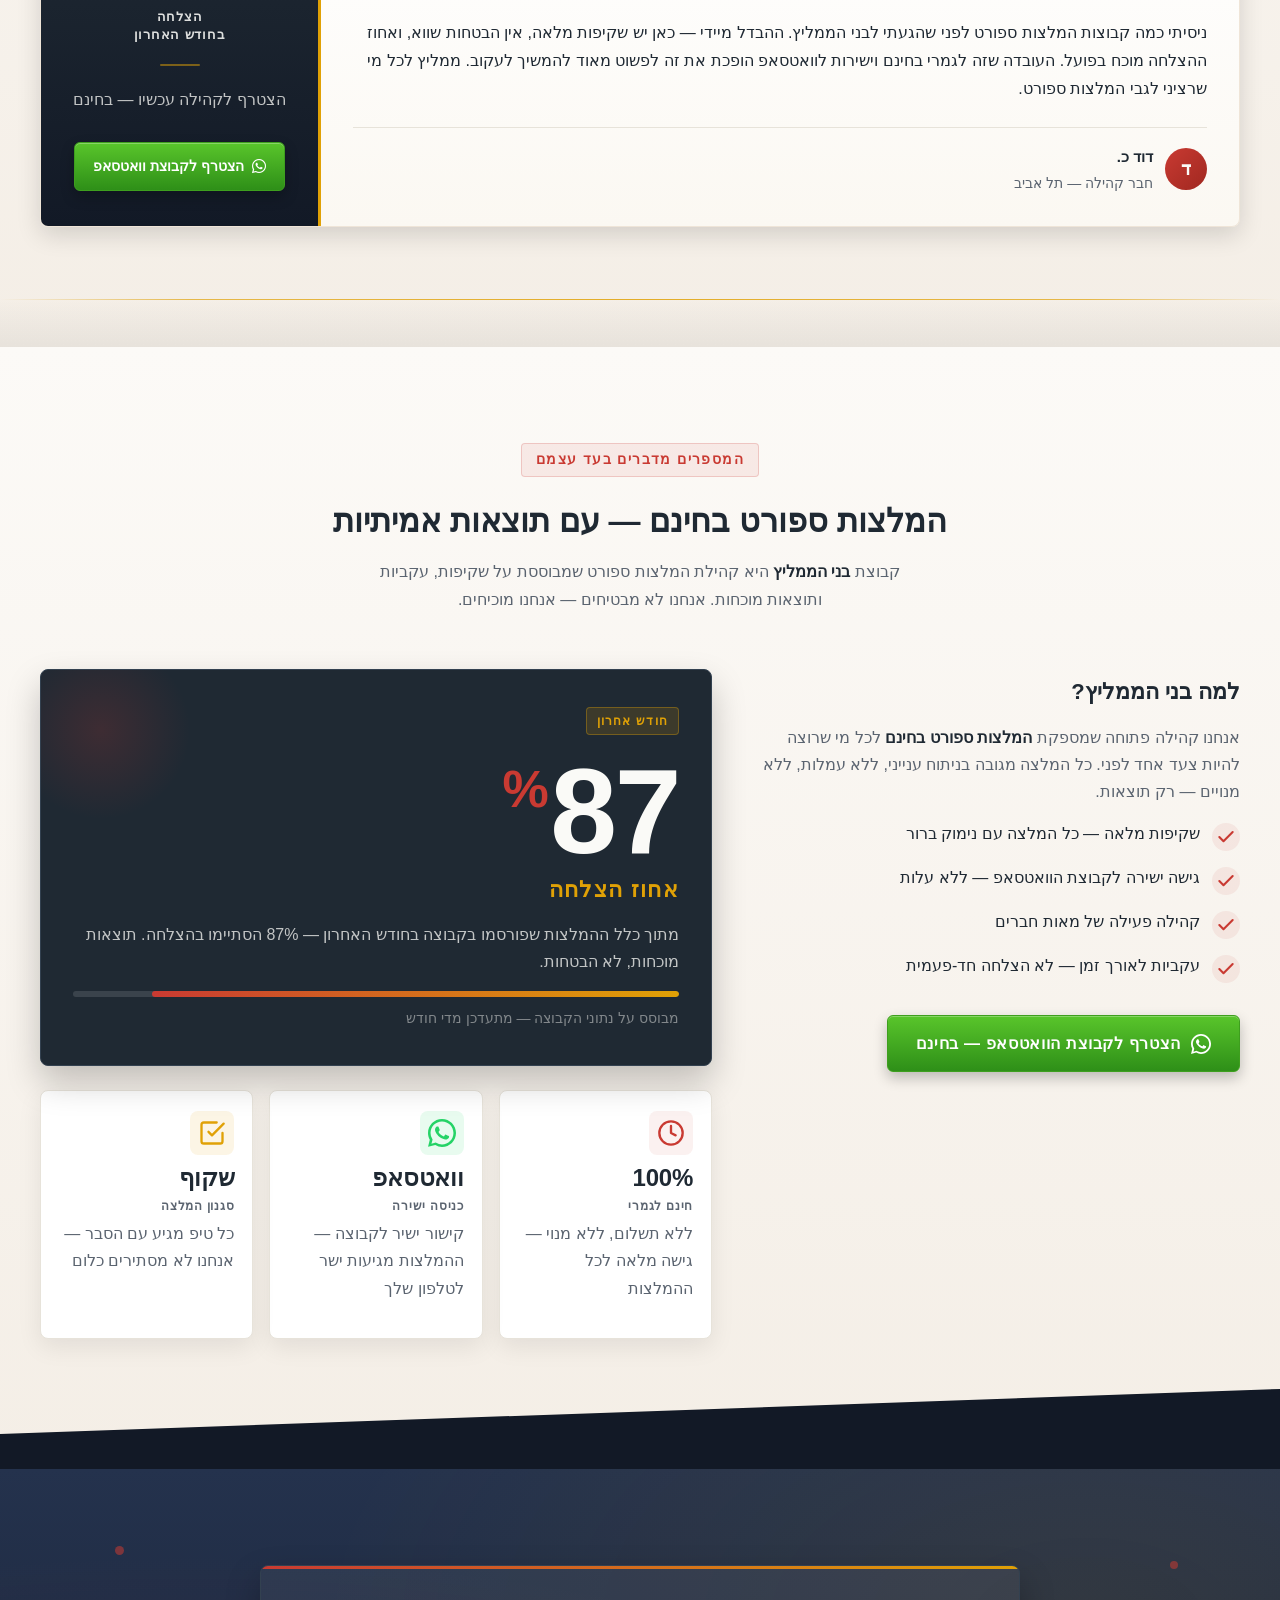
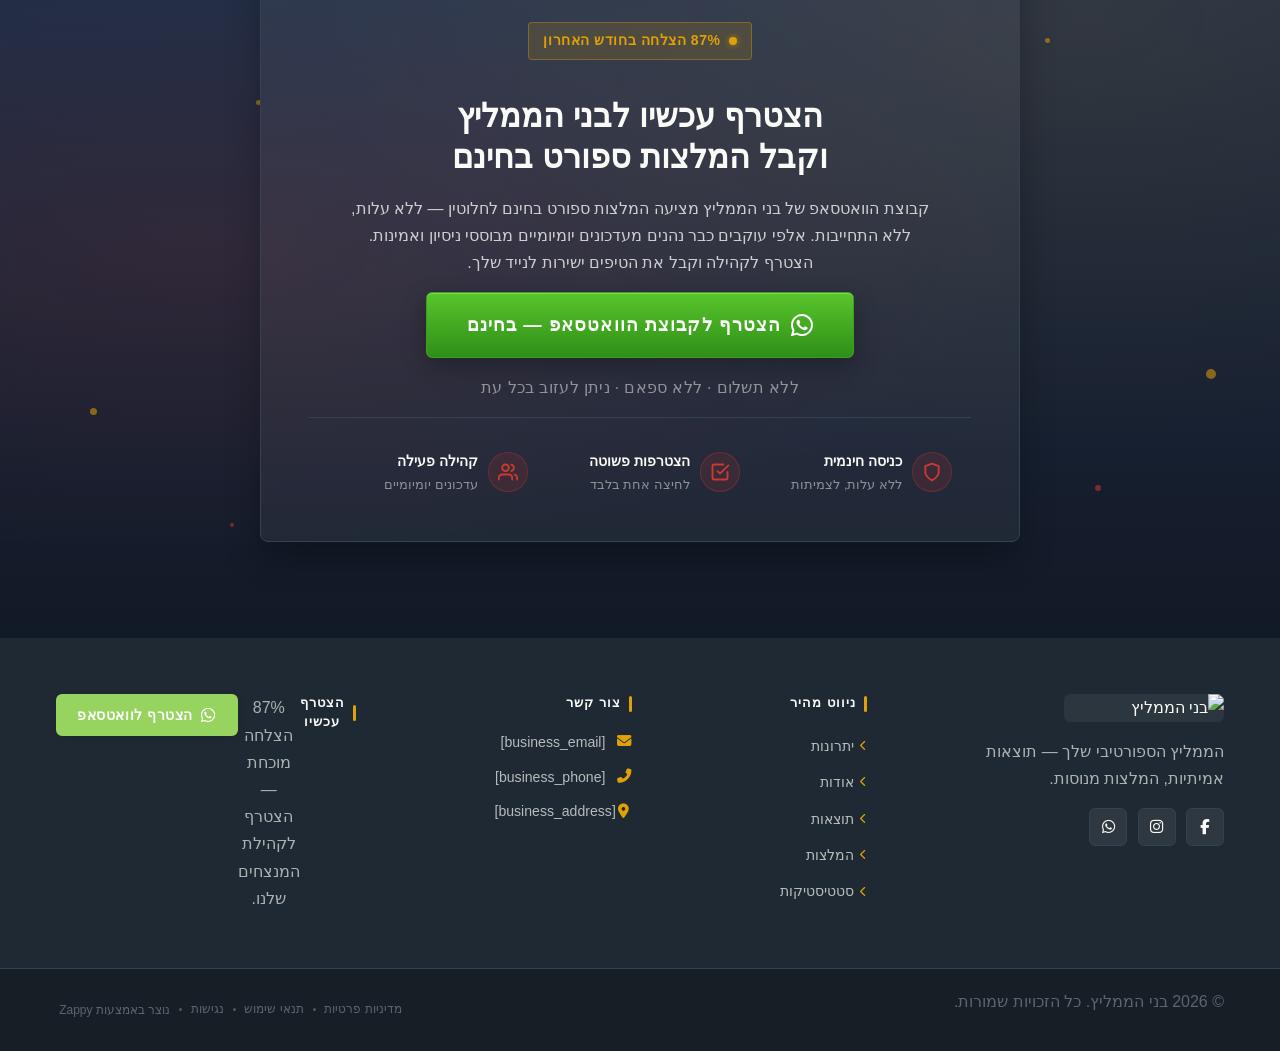
==== commit 4a6a603e: "Background sync: Progressive GitHub Sync" ====
--- a/index.html
+++ b/index.html
@@ -849,10 +849,10 @@
     </div>
 
     <!-- Three-Card Grid -->
-    <div class="index-features-grid">
+    <div class="index-features-grid" data-zappy-grid-align="start">
 
       <!-- Card 1: Free Recommendations -->
-      <article class="index-feature-card">
+      <article class="index-feature-card" data-grid-item-index="0">
         <div class="index-feature-card-icon">
           <svg data-element-type="icon" data-icon-type="svg" xmlns="http://www.w3.org/2000/svg" width="40" height="40" viewBox="0 0 24 24" fill="none" stroke="currentColor" stroke-width="2" stroke-linecap="round" stroke-linejoin="round" aria-hidden="true">
             <path d="M12 2L15.09 8.26L22 9.27L17 14.14L18.18 21.02L12 17.77L5.82 21.02L7 14.14L2 9.27L8.91 8.26L12 2Z"></path>
@@ -866,7 +866,7 @@
       </article>
 
       <!-- Card 2: Clear Picks (MIDDLE - raised) -->
-      <article class="index-feature-card index-feature-card--featured">
+      <article class="index-feature-card index-feature-card--featured" data-grid-item-index="1">
         <div class="index-feature-card-accent-bar"></div>
         <div class="index-feature-card-icon index-feature-card-icon--accent">
           <svg data-element-type="icon" data-icon-type="svg" xmlns="http://www.w3.org/2000/svg" width="40" height="40" viewBox="0 0 24 24" fill="none" stroke="currentColor" stroke-width="2" stroke-linecap="round" stroke-linejoin="round" aria-hidden="true">
@@ -882,7 +882,7 @@
       </article>
 
       <!-- Card 3: WhatsApp Access -->
-      <article class="index-feature-card">
+      <article class="index-feature-card" data-grid-item-index="2">
         <div class="index-feature-card-icon">
           <svg data-element-type="icon" data-icon-type="svg" xmlns="http://www.w3.org/2000/svg" width="40" height="40" viewBox="0 0 24 24" fill="currentColor" aria-hidden="true">
             <path d="M17.472 14.382c-.297-.149-1.758-.867-2.03-.967-.273-.099-.471-.148-.67.15-.197.297-.767.966-.94 1.164-.173.199-.347.223-.644.075-.297-.15-1.255-.463-2.39-1.475-.883-.788-1.48-1.761-1.653-2.059-.173-.297-.018-.458.13-.606.134-.133.298-.347.446-.52.149-.174.198-.298.298-.497.099-.198.05-.371-.025-.52-.075-.149-.669-1.612-.916-2.207-.242-.579-.487-.5-.669-.51-.173-.008-.371-.01-.57-.01-.198 0-.52.074-.792.372-.272.297-1.04 1.016-1.04 2.479 0 1.462 1.065 2.875 1.213 3.074.149.198 2.096 3.2 5.077 4.487.709.306 1.262.489 1.694.625.712.227 1.36.195 1.871.118.571-.085 1.758-.719 2.006-1.413.248-.694.248-1.289.173-1.413-.074-.124-.272-.198-.57-.347m-5.421 7.403h-.004a9.87 9.87 0 01-5.031-1.378l-.361-.214-3.741.982.998-3.648-.235-.374a9.86 9.86 0 01-1.51-5.26c.001-5.45 4.436-9.884 9.888-9.884 2.64 0 5.122 1.03 6.988 2.898a9.825 9.825 0 012.893 6.994c-.003 5.45-4.437 9.884-9.885 9.884m8.413-18.297A11.815 11.815 0 0012.05 0C5.495 0 .16 5.335.157 11.892c0 2.096.547 4.142 1.588 5.945L.057 24l6.305-1.654a11.882 11.882 0 005.683 1.448h.005c6.554 0 11.89-5.335 11.893-11.893a11.821 11.821 0 00-3.48-8.413Z"></path>
@@ -908,7 +908,7 @@
     </svg>
   </div>
 
-</section>
+<svg xmlns="http://www.w3.org/2000/svg" aria-hidden="true" role="img" width="26" height="26" viewBox="0 0 24 24" data-icon="ic:baseline-whatsapp" data-iconify="ic:baseline-whatsapp" data-element-type="icon" data-element-id="icon-1774787051853-belrxhjq4" data-icon-type="iconify" data-size-adjusted="true" style="width: 26px !important; height: 26px !important; display: inline-block; vertical-align: -0.125em; color: rgb(255, 255, 255);" class="iconify iconify--ic"><path fill="currentColor" d="M19.05 4.91A9.82 9.82 0 0 0 12.04 2c-5.46 0-9.91 4.45-9.91 9.91c0 1.75.46 3.45 1.32 4.95L2.05 22l5.25-1.38c1.45.79 3.08 1.21 4.74 1.21c5.46 0 9.91-4.45 9.91-9.91c0-2.65-1.03-5.14-2.9-7.01m-7.01 15.24c-1.48 0-2.93-.4-4.2-1.15l-.3-.18l-3.12.82l.83-3.04l-.2-.31a8.26 8.26 0 0 1-1.26-4.38c0-4.54 3.7-8.24 8.24-8.24c2.2 0 4.27.86 5.82 2.42a8.18 8.18 0 0 1 2.41 5.83c.02 4.54-3.68 8.23-8.22 8.23m4.52-6.16c-.25-.12-1.47-.72-1.69-.81c-.23-.08-.39-.12-.56.12c-.17.25-.64.81-.78.97c-.14.17-.29.19-.54.06c-.25-.12-1.05-.39-1.99-1.23c-.74-.66-1.23-1.47-1.38-1.72c-.14-.25-.02-.38.11-.51c.11-.11.25-.29.37-.43s.17-.25.25-.41c.08-.17.04-.31-.02-.43s-.56-1.34-.76-1.84c-.2-.48-.41-.42-.56-.43h-.48c-.17 0-.43.06-.66.31c-.22.25-.86.85-.86 2.07s.89 2.4 1.01 2.56c.12.17 1.75 2.67 4.23 3.74c.59.26 1.05.41 1.41.52c.59.19 1.13.16 1.56.1c.48-.07 1.47-.6 1.67-1.18c.21-.58.21-1.07.14-1.18s-.22-.16-.47-.28"></path></svg></section>
 
 <section id="about" class="index-about-section" data-layout-spec="בית-about" dir="rtl">
   <div class="index-about-container">
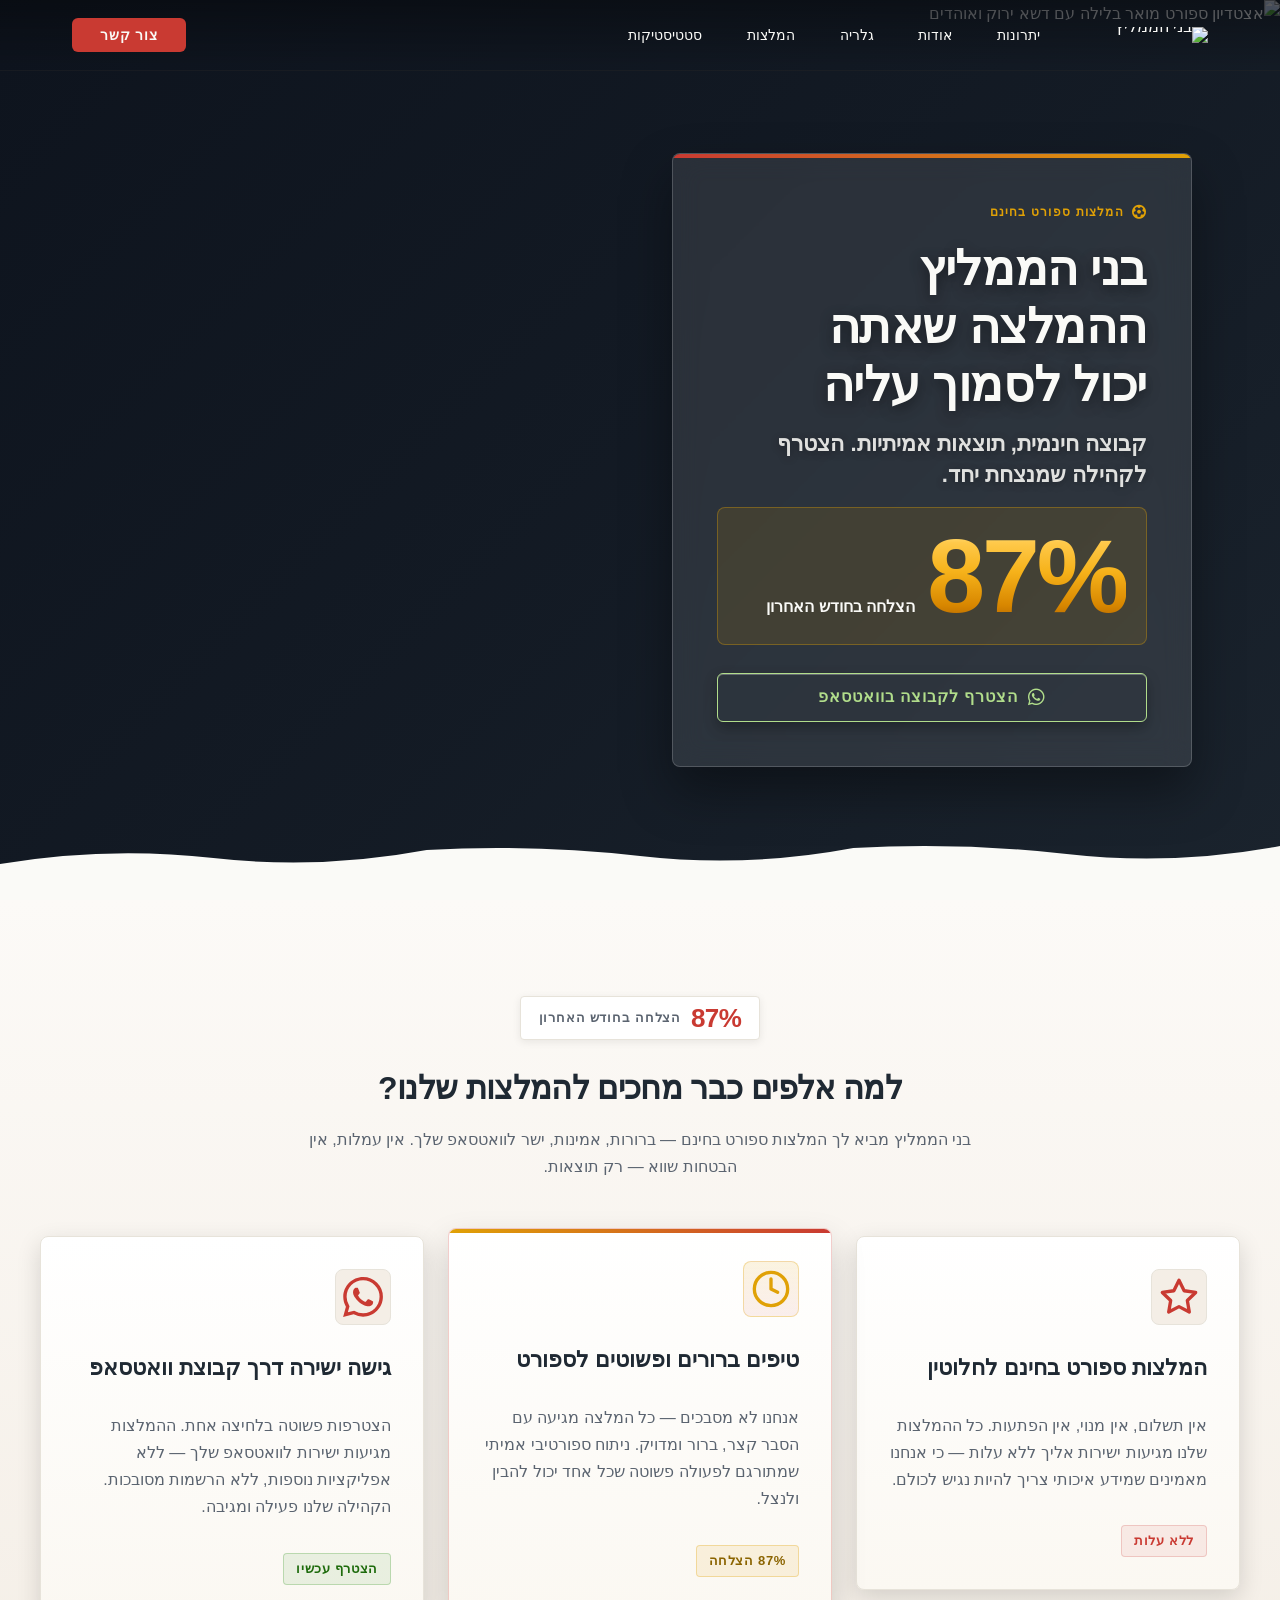
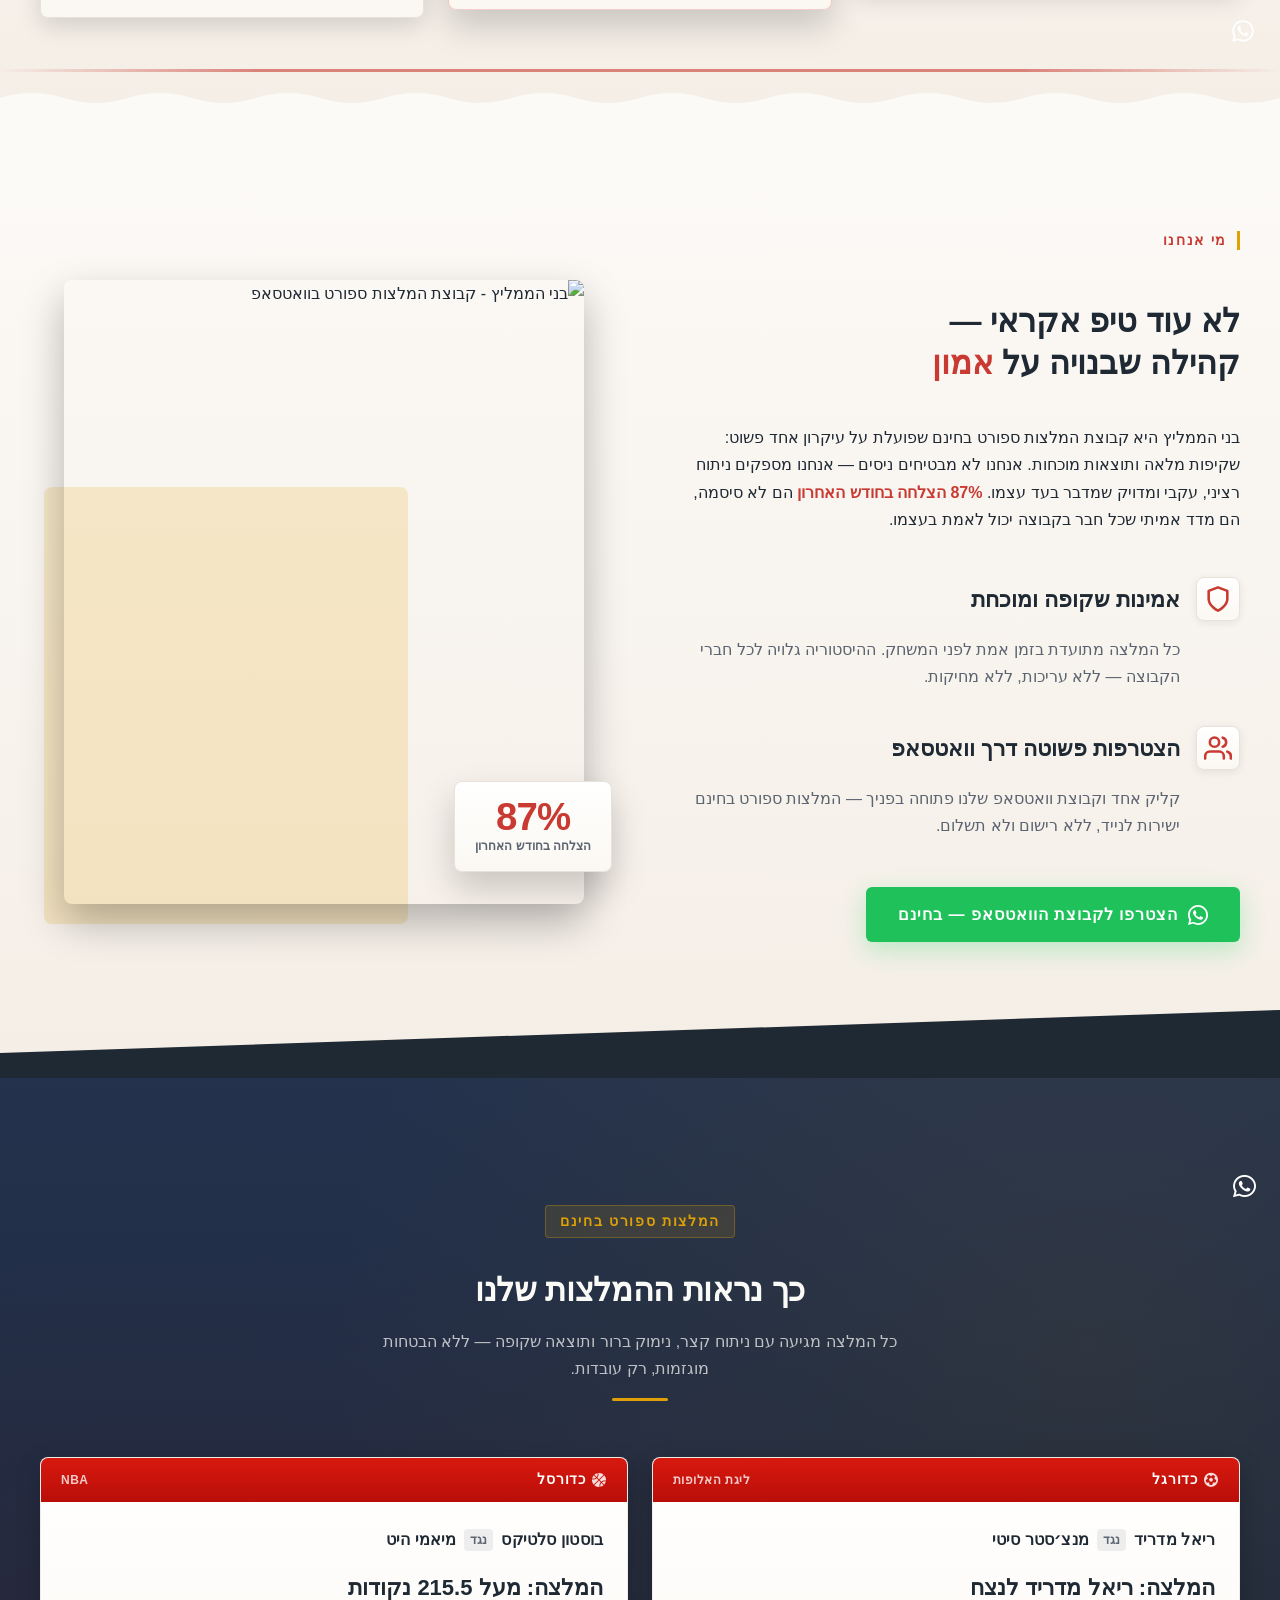
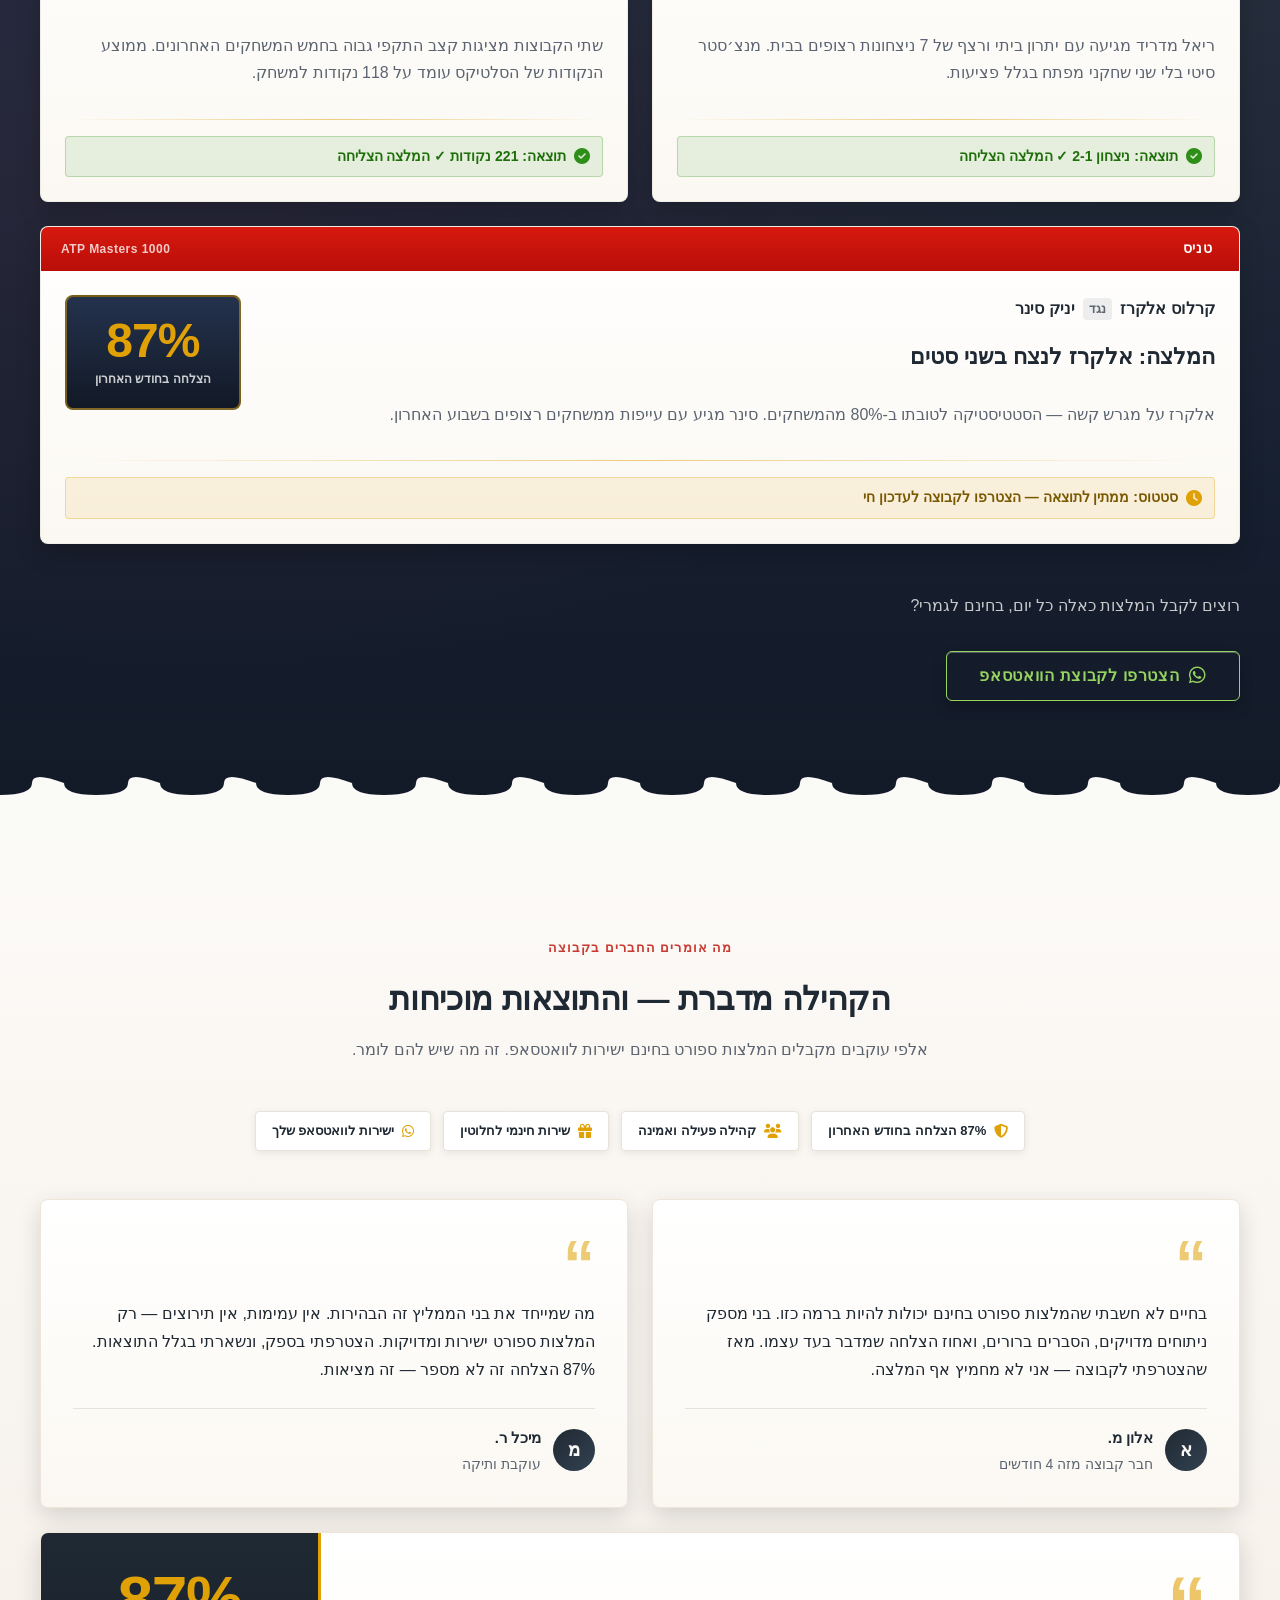
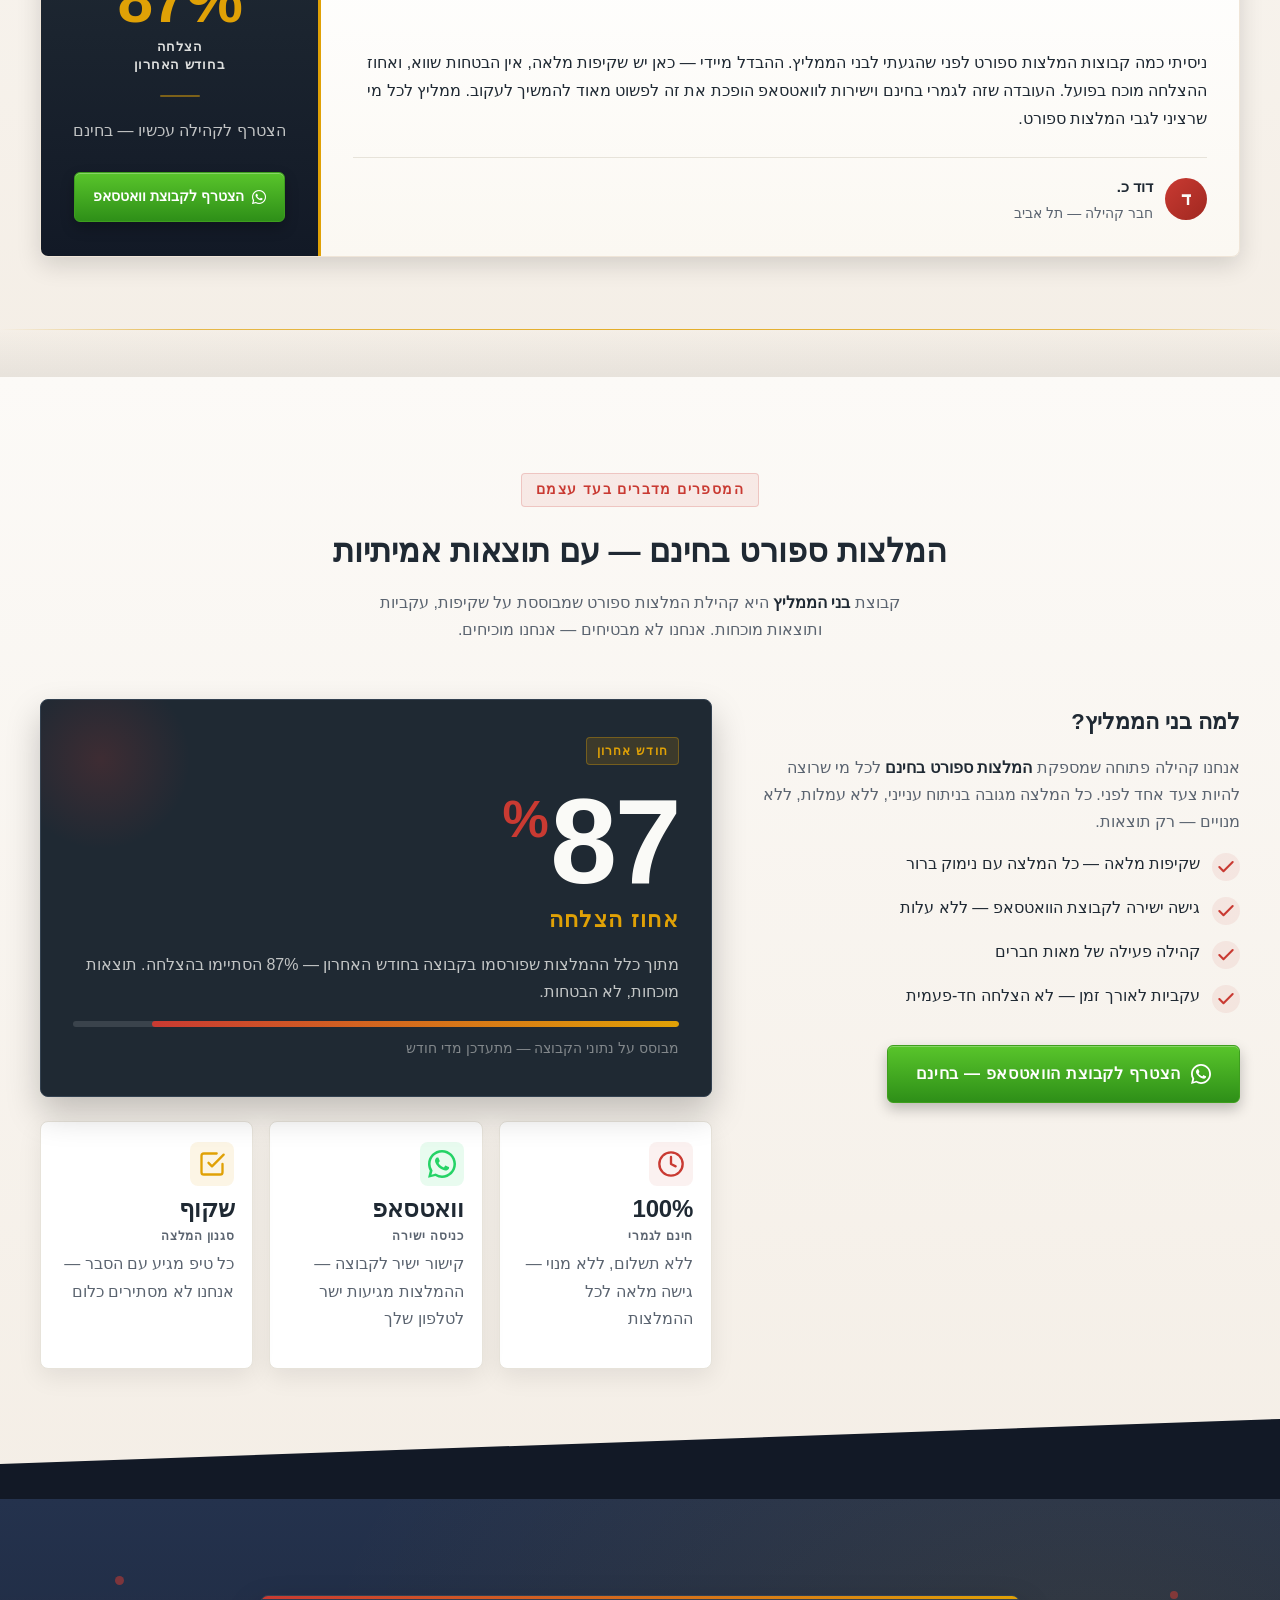
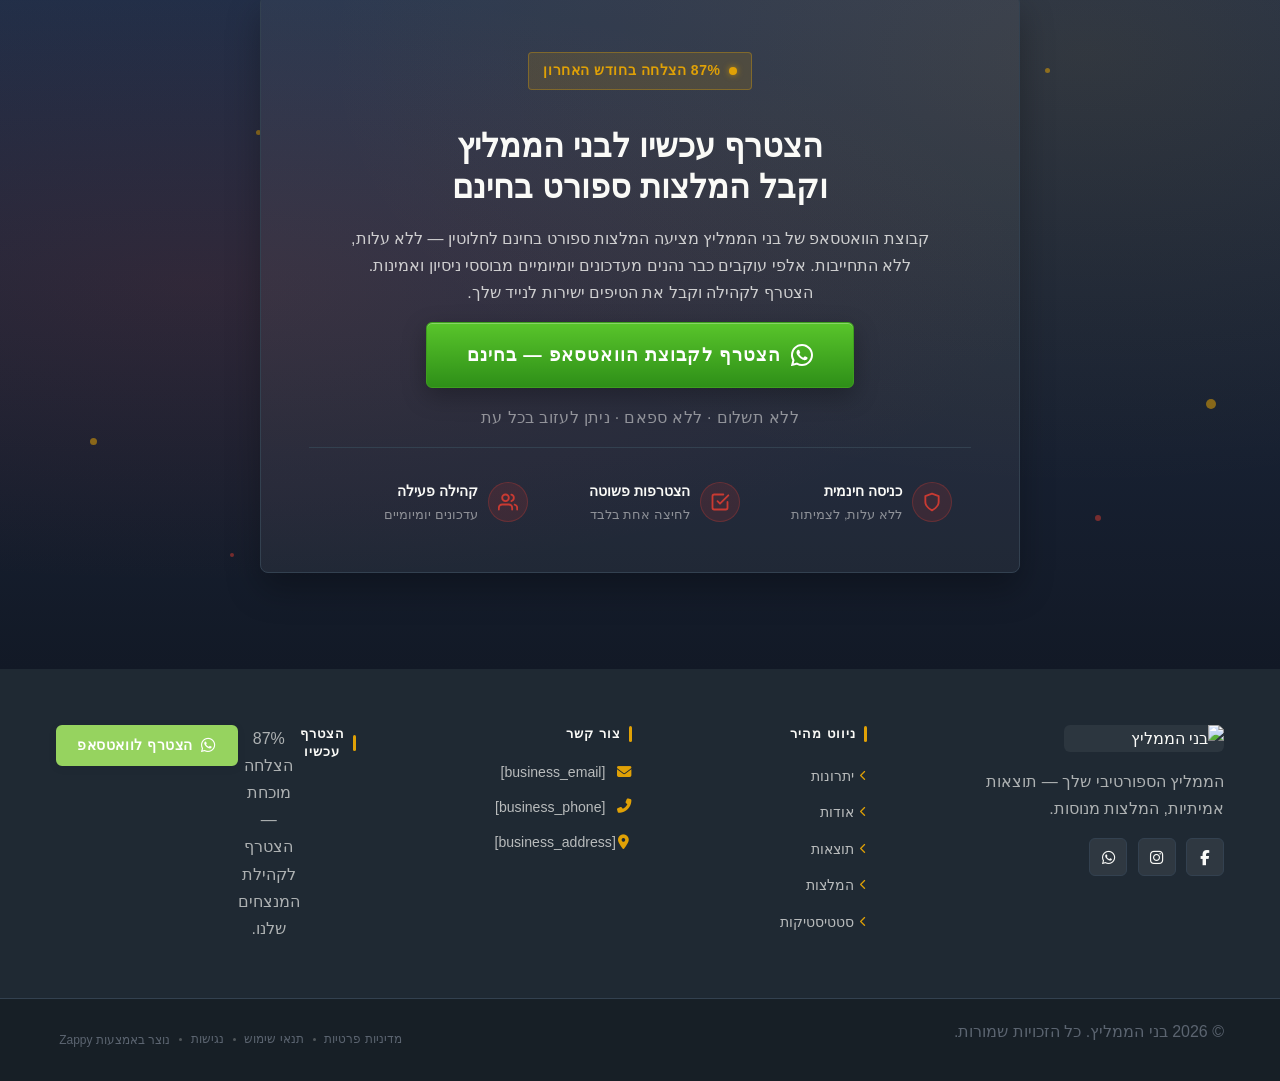
==== commit a5cd51ca: "Background sync: Progressive GitHub Sync" ====
--- a/index.html
+++ b/index.html
@@ -973,12 +973,12 @@
   </div>
 </section>
 
-<section id="showcase" class="index-showcase-section" data-layout-spec="בית-showcase" dir="rtl">
+<section id="showcase" class="index-showcase-section" data-layout-spec="בית-showcase" dir="rtl"><i class="fab fa-whatsapp" data-element-type="icon" data-element-id="icon-1774787135956-j2do37oxt" data-icon-type="fontawesome" style="font-size: 26px !important; color: rgb(255, 255, 255);"></i>
   <div class="index-showcase-container">
 
     <!-- Section Header -->
     <div class="index-showcase-header">
-      <p class="zappy-editable"><span class="index-showcase-eyebrow">המלצות ספורט בחינם</span>
+      <p><span class="index-showcase-eyebrow">המלצות ספורט בחינם</span>
       </p><h2 class="index-showcase-title">כך נראות ההמלצות שלנו</h2>
       <p class="index-showcase-subtitle">כל המלצה מגיעה עם ניתוח קצר, נימוק ברור ותוצאה שקופה — ללא הבטחות מוגזמות, רק עובדות.</p>
       <div class="index-showcase-gold-rule"></div>
@@ -1068,7 +1068,7 @@
     <!-- Bottom CTA -->
     <div class="index-showcase-cta" style="text-align: center !important; display: flex !important; justify-content: center !important; align-items: flex-start !important; width: 100% !important;">
       <p class="index-showcase-cta-text">רוצים לקבל המלצות כאלה כל יום, בחינם לגמרי?</p>
-      <p class="zappy-editable"><a href="https://chat.whatsapp.com/FGF4bDCophv4e64rrxOBy3?mode=gi_t" target="_blank" rel="noopener noreferrer" class="index-showcase-btn-whatsapp btn btn-outline btn-secondary" data-element-type="button" data-element-id="btn-1774779219191-i5ktx782s" data-native-element="true" style="border-color: rgb(150, 211, 95) !important; color: rgb(150, 211, 95) !important; outline: currentcolor; background-color: transparent !important; background-image: none !important;">
+      <p><a href="https://chat.whatsapp.com/FGF4bDCophv4e64rrxOBy3?mode=gi_t" target="_blank" rel="noopener noreferrer" class="index-showcase-btn-whatsapp btn btn-outline btn-secondary" data-element-type="button" data-element-id="btn-1774779219191-i5ktx782s" data-native-element="true" style="border-color: rgb(150, 211, 95) !important; color: rgb(150, 211, 95) !important; outline: currentcolor; background-color: transparent !important; background-image: none !important;">
         <i class="fa-brands fa-whatsapp" aria-hidden="true"></i>
         הצטרפו לקבוצת הוואטסאפ
       </a>
